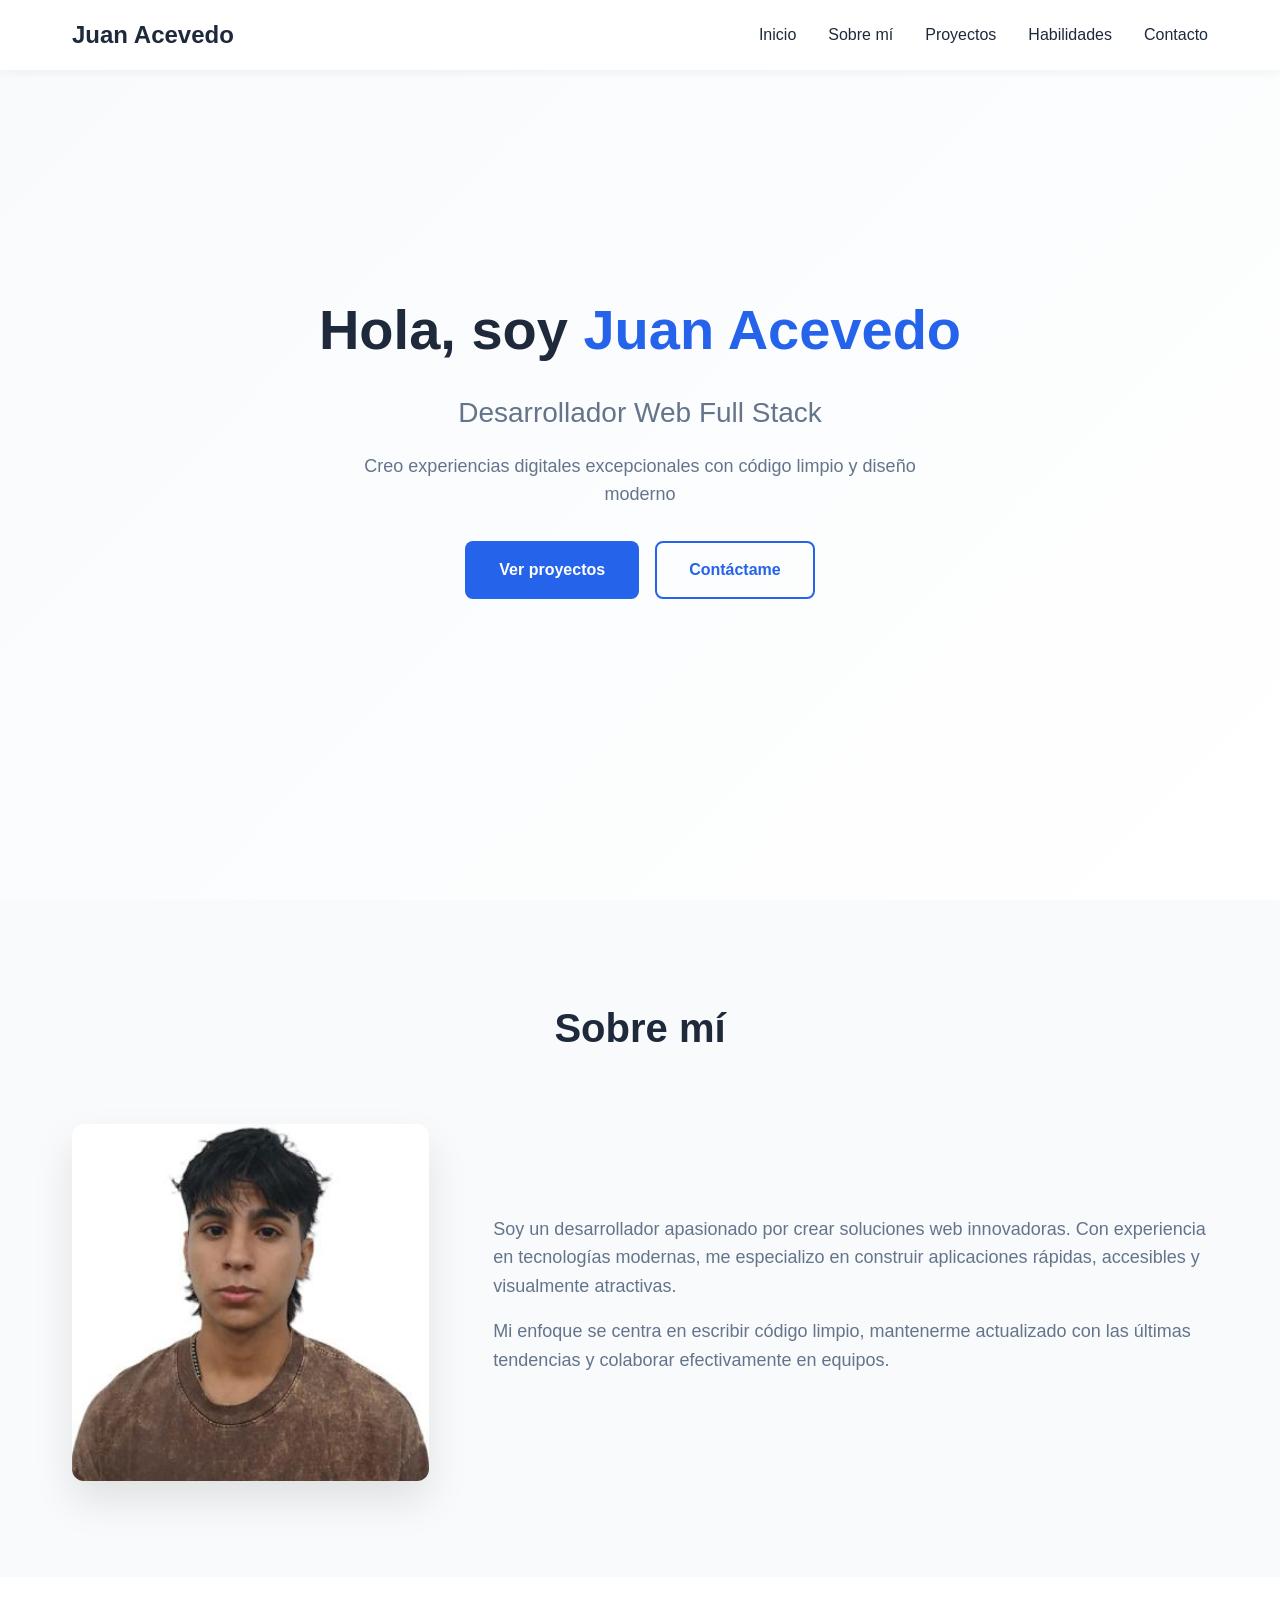
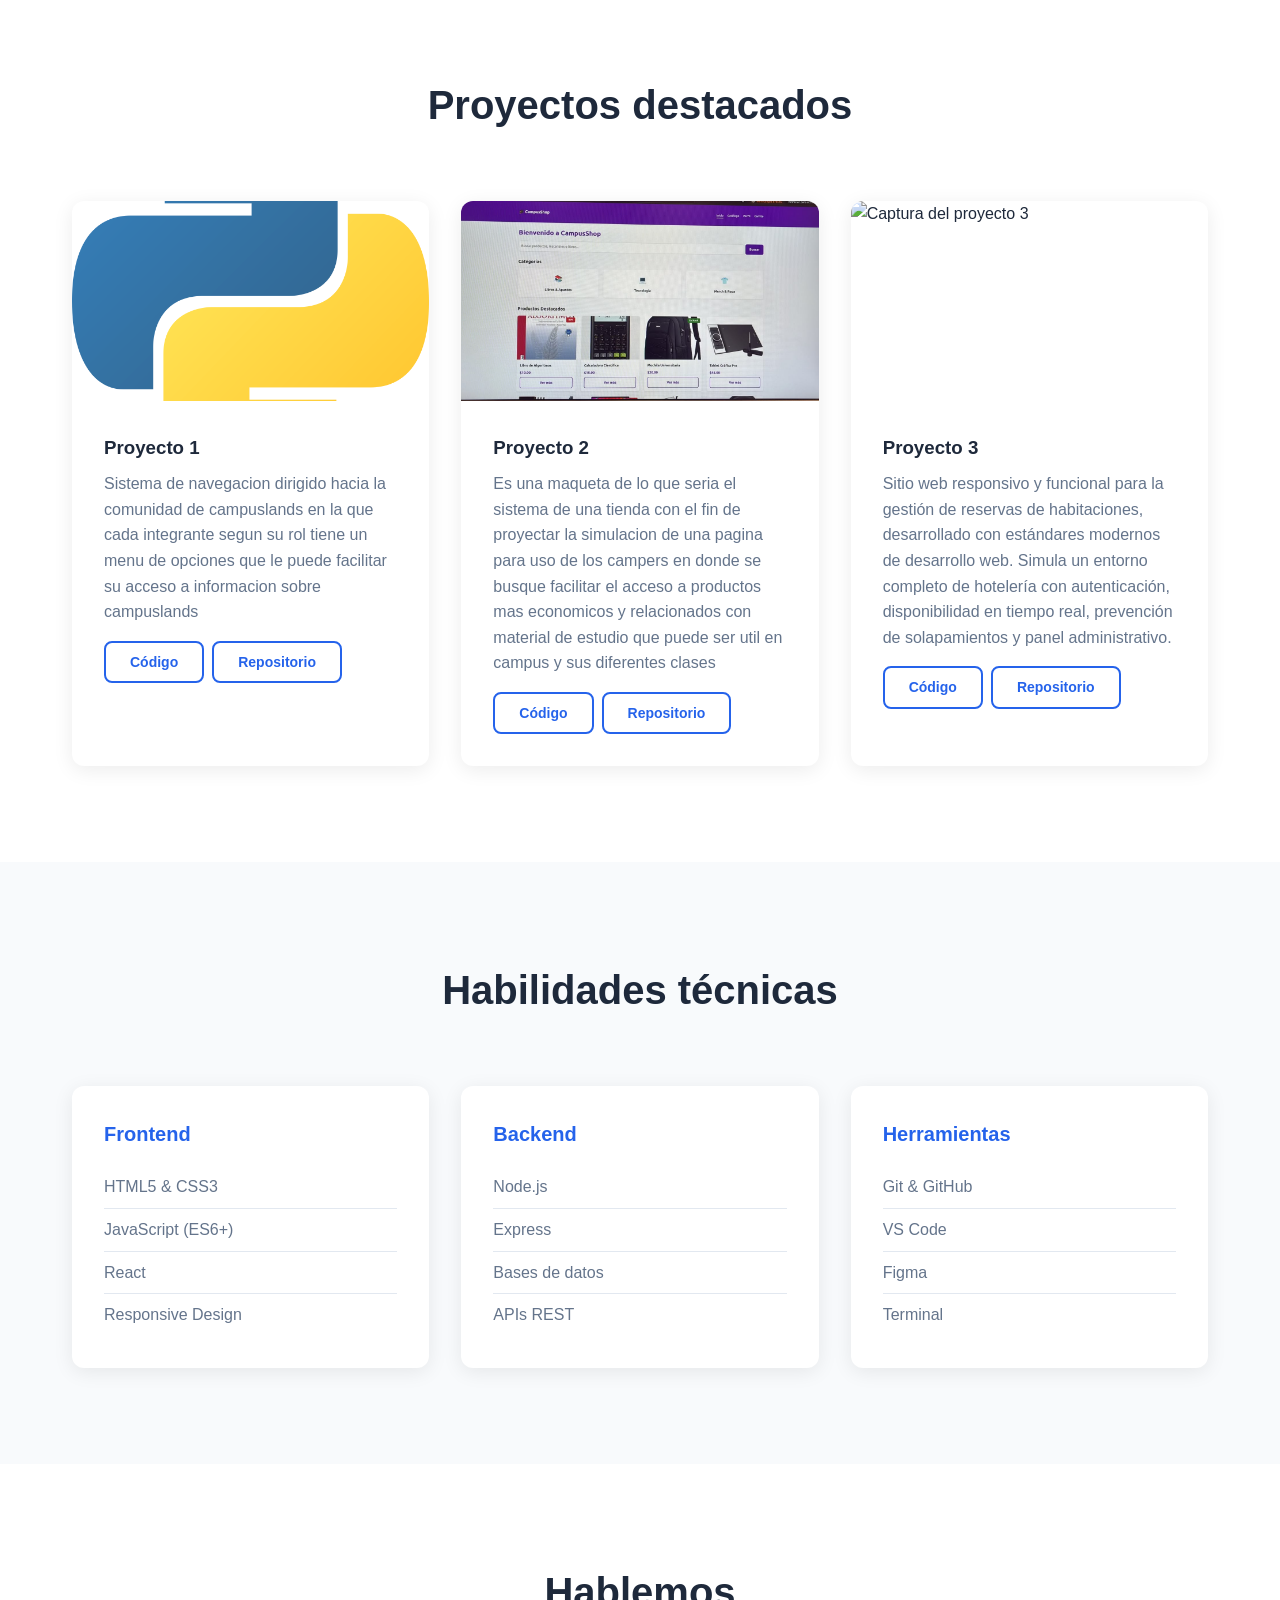
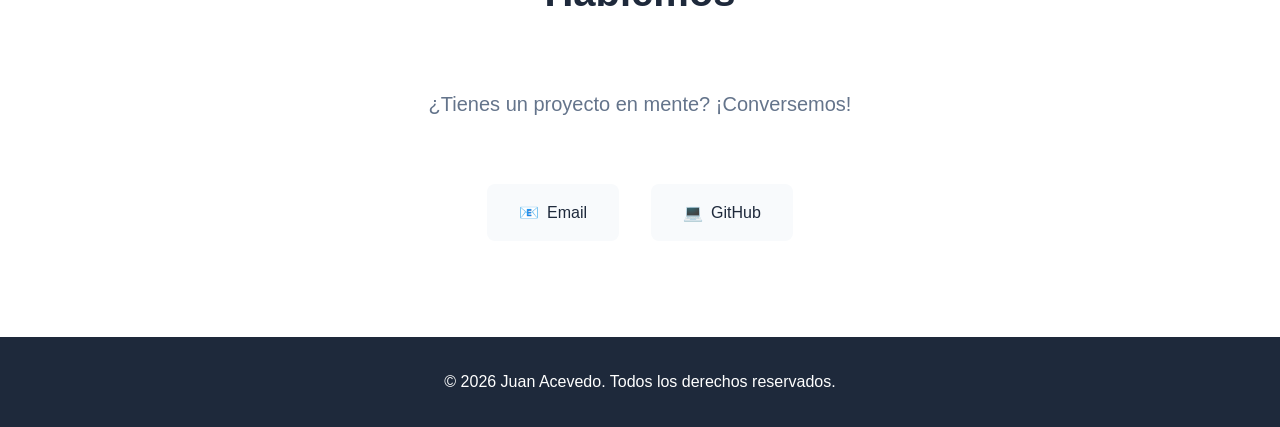
==== index.html @ a0d7cc0b "Portafolio terminado" ====
<!DOCTYPE html>
<html lang="es">
<head>
    <meta charset="UTF-8">
    <meta name="viewport" content="width=device-width, initial-scale=1.0">
    <meta name="description" content="Portafolio profesional de [Tu Nombre] - Desarrollador Web">
    <title>Portafolio | Desarrollador Web</title>
    <link rel="stylesheet" href="css/styles.css">
</head>
<body>
    <!-- Header con navegación -->
    <header class="header" role="banner">
        <nav class="nav" role="navigation" aria-label="Navegación principal">
            <div class="nav__container">
                <a href="#inicio" class="nav__logo">Juan Acevedo</a>
                <button class="nav__toggle" aria-label="Abrir menú" aria-expanded="false">
                    <span></span>
                    <span></span>
                    <span></span>
                </button>
                <ul class="nav__menu">
                    <li><a href="#inicio" class="nav__link">Inicio</a></li>
                    <li><a href="#sobre-mi" class="nav__link">Sobre mí</a></li>
                    <li><a href="#proyectos" class="nav__link">Proyectos</a></li>
                    <li><a href="#habilidades" class="nav__link">Habilidades</a></li>
                    <li><a href="#contacto" class="nav__link">Contacto</a></li>
                </ul>
            </div>
        </nav>
    </header>

    <main>
        <!-- Hero Section -->
        <section id="inicio" class="hero" aria-labelledby="hero-title">
            <div class="hero__container">
                <h1 id="hero-title" class="hero__title">
                    Hola, soy <span class="highlight">Juan Acevedo</span>
                </h1>
                <p class="hero__subtitle">Desarrollador Web Full Stack</p>
                <p class="hero__description">
                    Creo experiencias digitales excepcionales con código limpio y diseño moderno
                </p>
                <div class="hero__cta">
                    <a href="#proyectos" class="btn btn--primary">Ver proyectos</a>
                    <a href="#contacto" class="btn btn--secondary">Contáctame</a>
                </div>
            </div>
        </section>

        <!-- Sobre mí -->
        <section id="sobre-mi" class="about" aria-labelledby="about-title">
            <div class="container">
                <h2 id="about-title" class="section__title">Sobre mí</h2>
                <div class="about__content">
                    <div class="about__image">
                        <img 
                            src="images/WhatsApp Image 2026-06-28 at 12.45.42 PM.jpeg" 
                            alt="Foto de perfil de [Tu Nombre]" 
                            loading="lazy"
                            width="400"
                            height="400"
                        >
                    </div>
                    <div class="about__text">
                        <p>
                            Soy un desarrollador apasionado por crear soluciones web innovadoras.
                            Con experiencia en tecnologías modernas, me especializo en construir
                            aplicaciones rápidas, accesibles y visualmente atractivas.
                        </p>
                        <p>
                            Mi enfoque se centra en escribir código limpio, mantenerme actualizado
                            con las últimas tendencias y colaborar efectivamente en equipos.
                        </p>
                    </div>
                </div>
            </div>
        </section>

        <!-- Proyectos -->
        <section id="proyectos" class="projects" aria-labelledby="projects-title">
            <div class="container">
                <h2 id="projects-title" class="section__title">Proyectos destacados</h2>
                <div class="projects__grid">
                    <article class="project-card">
                        <img 
                            src="images/Python-logo-notext.svg.png" 
                            alt="Captura del proyecto 1" 
                            loading="lazy"
                            width="600"
                            height="400"
                        >
                        <div class="project-card__content">
                            <h3>Proyecto 1</h3>
                            <p>
                                Sistema de navegacion dirigido hacia la comunidad de campuslands en la que cada integrante segun su rol tiene un menu de opciones que le puede facilitar su acceso a informacion sobre campuslands    
                            </p>
                            <div class="project-card__links">
                                <a href="https://github.com/Jonathanluna0803/Proyecto_Python_LunaJonathan_AcevedoJuan/blob/main/Proyecto_Python" class="btn btn--small btn--outline" target="_blank" rel="noopener">Código</a>
                                <a href="https://github.com/Jonathanluna0803/Proyecto_Python_LunaJonathan_AcevedoJuan.git" class="btn btn--small btn--outline" target="_blank" rel="noopener">Repositorio</a>
                            </div>
                        </div>
                    </article>
                    <article class="project-card">
                        <img 
                            src="images/WhatsApp Image 2026-06-28 at 3.55.08 PM.jpeg" 
                            alt="Captura del proyecto 2" 
                            loading="lazy"
                            width="600"
                            height="400"
                        >
                        <div class="project-card__content">
                            <h3>Proyecto 2</h3>
                            <p>
                                Es una maqueta de lo que seria el sistema de una tienda con el fin de proyectar la simulacion de una pagina para uso de los campers en donde se busque facilitar el acceso a productos mas economicos y relacionados con material de estudio que puede ser util en campus y sus diferentes clases    
                            </p>
                            <div class="project-card__links">
                                <a href="https://github.com/JuanAcevedo124/Proyecto-HTML-y-CSS/tree/main/CampusShop" class="btn btn--small btn--outline" target="_blank" rel="noopener">Código</a>
                                <a href="https://github.com/JuanAcevedo124/Proyecto-HTML-y-CSS.git" class="btn btn--small btn--outline" target="_blank" rel="noopener">Repositorio</a>
                            </div>
                        </div>
                    </article>
                    <article class="project-card">
                        <img 
                            src="images/javascript.png" 
                            alt="Captura del proyecto 3" 
                            loading="lazy"
                            width="600"
                            height="400"
                        >
                        <div class="project-card__content">
                            <h3>Proyecto 3</h3>
                            <p>
                                Sitio web responsivo y funcional para la gestión de reservas de habitaciones, desarrollado con estándares modernos de desarrollo web. Simula un entorno completo de hotelería con autenticación, disponibilidad en tiempo real, prevención de solapamientos y panel administrativo.    
                            </p>
                            <div class="project-card__links">
                                <a href="https://github.com/JuanAcevedo124/Proyecto-Javascript/blob/master/index.html" class="btn btn--small btn--outline" target="_blank" rel="noopener">Código</a>
                                <a href="https://github.com/JuanAcevedo124/Proyecto-Javascript" class="btn btn--small btn--outline" target="_blank" rel="noopener">Repositorio</a>
                            </div>
                        </div>
                    </article>
                    <!-- Repite para más proyectos -->
                </div>
            </div>
        </section>

        <!-- Habilidades -->
        <section id="habilidades" class="skills" aria-labelledby="skills-title">
            <div class="container">
                <h2 id="skills-title" class="section__title">Habilidades técnicas</h2>
                <div class="skills__grid">
                    <div class="skill-category">
                        <h3>Frontend</h3>
                        <ul>
                            <li>HTML5 & CSS3</li>
                            <li>JavaScript (ES6+)</li>
                            <li>React</li>
                            <li>Responsive Design</li>
                        </ul>
                    </div>
                    <div class="skill-category">
                        <h3>Backend</h3>
                        <ul>
                            <li>Node.js</li>
                            <li>Express</li>
                            <li>Bases de datos</li>
                            <li>APIs REST</li>
                        </ul>
                    </div>
                    <div class="skill-category">
                        <h3>Herramientas</h3>
                        <ul>
                            <li>Git & GitHub</li>
                            <li>VS Code</li>
                            <li>Figma</li>
                            <li>Terminal</li>
                        </ul>
                    </div>
                </div>
            </div>
        </section>

        <!-- Contacto -->
        <section id="contacto" class="contact" aria-labelledby="contact-title">
            <div class="container">
                <h2 id="contact-title" class="section__title">Hablemos</h2>
                <p class="contact__subtitle">¿Tienes un proyecto en mente? ¡Conversemos!</p>
                <div class="contact__links">
                    <a href="mailto:juanacevedo1240@gmail.com" class="contact__link">
                        <span>📧</span> Email
                    </a>
                    <a href="https://github.com/JuanAcevedo124" class="contact__link" target="_blank" rel="noopener">
                        <span>💻</span> GitHub
                    </a>
                </div>
            </div>
        </section>
    </main>

    <footer class="footer" role="contentinfo">
        <div class="container">
            <p>&copy; 2026 Juan Acevedo. Todos los derechos reservados.</p>
        </div>
    </footer>

    <script src="js/main.js"></script>
</body>
</html>
---- css/styles.css ----
/* Reset y variables */
:root {
    --color-primary: #2563eb;
    --color-primary-dark: #1e40af;
    --color-secondary: #64748b;
    --color-text: #1e293b;
    --color-text-light: #64748b;
    --color-bg: #ffffff;
    --color-bg-alt: #f8fafc;
    --color-border: #e2e8f0;
    
    --font-primary: 'Inter', -apple-system, BlinkMacSystemFont, 'Segoe UI', sans-serif;
    --font-size-base: 16px;
    --line-height: 1.6;
    
    --spacing-xs: 0.5rem;
    --spacing-sm: 1rem;
    --spacing-md: 2rem;
    --spacing-lg: 4rem;
    --spacing-xl: 6rem;
    
    --container-max: 1200px;
    --transition: all 0.3s ease;
}

* {
    margin: 0;
    padding: 0;
    box-sizing: border-box;
}

html {
    scroll-behavior: smooth;
}

body {
    font-family: var(--font-primary);
    font-size: var(--font-size-base);
    line-height: var(--line-height);
    color: var(--color-text);
    background-color: var(--color-bg);
}

img {
    max-width: 100%;
    height: auto;
    display: block;
}

a {
    color: var(--color-primary);
    text-decoration: none;
    transition: var(--transition);
}

a:hover {
    color: var(--color-primary-dark);
}

/* Contenedor */
.container {
    max-width: var(--container-max);
    margin: 0 auto;
    padding: 0 var(--spacing-md);
}

/* Header y Navegación */
.header {
    position: fixed;
    top: 0;
    left: 0;
    right: 0;
    background-color: rgba(255, 255, 255, 0.95);
    backdrop-filter: blur(10px);
    box-shadow: 0 2px 10px rgba(0, 0, 0, 0.05);
    z-index: 1000;
}

.nav__container {
    max-width: var(--container-max);
    margin: 0 auto;
    padding: var(--spacing-sm) var(--spacing-md);
    display: flex;
    justify-content: space-between;
    align-items: center;
}

.nav__logo {
    font-size: 1.5rem;
    font-weight: 700;
    color: var(--color-text);
}

.nav__toggle {
    display: none;
    flex-direction: column;
    gap: 4px;
    background: none;
    border: none;
    cursor: pointer;
    padding: 8px;
}

.nav__toggle span {
    width: 25px;
    height: 3px;
    background-color: var(--color-text);
    transition: var(--transition);
}

.nav__menu {
    display: flex;
    gap: var(--spacing-md);
    list-style: none;
}

.nav__link {
    color: var(--color-text);
    font-weight: 500;
    position: relative;
}

.nav__link::after {
    content: '';
    position: absolute;
    bottom: -4px;
    left: 0;
    width: 0;
    height: 2px;
    background-color: var(--color-primary);
    transition: var(--transition);
}

.nav__link:hover::after {
    width: 100%;
}

/* Hero Section */
.hero {
    min-height: 100vh;
    display: flex;
    align-items: center;
    background: linear-gradient(135deg, var(--color-bg-alt) 0%, var(--color-bg) 100%);
    padding-top: 80px;
}

.hero__container {
    max-width: var(--container-max);
    margin: 0 auto;
    padding: var(--spacing-xl) var(--spacing-md);
    text-align: center;
}

.hero__title {
    font-size: clamp(2rem, 5vw, 3.5rem);
    font-weight: 800;
    margin-bottom: var(--spacing-sm);
    color: var(--color-text);
}

.highlight {
    color: var(--color-primary);
}

.hero__subtitle {
    font-size: clamp(1.25rem, 3vw, 1.75rem);
    color: var(--color-text-light);
    margin-bottom: var(--spacing-sm);
}

.hero__description {
    font-size: 1.125rem;
    color: var(--color-text-light);
    max-width: 600px;
    margin: 0 auto var(--spacing-md);
}

.hero__cta {
    display: flex;
    gap: var(--spacing-sm);
    justify-content: center;
    flex-wrap: wrap;
}

/* Botones */
.btn {
    display: inline-block;
    padding: 0.875rem 2rem;
    border-radius: 8px;
    font-weight: 600;
    text-align: center;
    transition: var(--transition);
    border: 2px solid transparent;
    cursor: pointer;
}

.btn--primary {
    background-color: var(--color-primary);
    color: white;
}

.btn--primary:hover {
    background-color: var(--color-primary-dark);
    transform: translateY(-2px);
    box-shadow: 0 10px 20px rgba(37, 99, 235, 0.2);
}

.btn--secondary {
    background-color: transparent;
    color: var(--color-primary);
    border-color: var(--color-primary);
}

.btn--secondary:hover {
    background-color: var(--color-primary);
    color: white;
}

.btn--small {
    padding: 0.5rem 1.5rem;
    font-size: 0.875rem;
}

.btn--outline {
    background-color: transparent;
    color: var(--color-primary);
    border-color: var(--color-primary);
}

.btn--outline:hover {
    background-color: var(--color-primary);
    color: white;
}

/* Secciones */
section {
    padding: var(--spacing-xl) 0;
}

.section__title {
    font-size: clamp(2rem, 4vw, 2.5rem);
    font-weight: 700;
    text-align: center;
    margin-bottom: var(--spacing-lg);
    color: var(--color-text);
}

/* About */
.about {
    background-color: var(--color-bg-alt);
}

.about__content {
    display: grid;
    grid-template-columns: 1fr 2fr;
    gap: var(--spacing-lg);
    align-items: center;
}

.about__image img {
    border-radius: 12px;
    box-shadow: 0 20px 40px rgba(0, 0, 0, 0.1);
}

.about__text p {
    margin-bottom: var(--spacing-sm);
    color: var(--color-text-light);
    font-size: 1.125rem;
}

/* Projects */
.projects__grid {
    display: grid;
    grid-template-columns: repeat(auto-fit, minmax(300px, 1fr));
    gap: var(--spacing-md);
}

.project-card {
    background-color: white;
    border-radius: 12px;
    overflow: hidden;
    box-shadow: 0 4px 20px rgba(0, 0, 0, 0.08);
    transition: var(--transition);
}

.project-card:hover {
    transform: translateY(-8px);
    box-shadow: 0 12px 30px rgba(0, 0, 0, 0.15);
}

.project-card img {
    width: 100%;
    height: 200px;
    object-fit: cover;
}

.project-card__content {
    padding: var(--spacing-md);
}

.project-card__content h3 {
    margin-bottom: var(--spacing-xs);
    color: var(--color-text);
}

.project-card__content p {
    color: var(--color-text-light);
    margin-bottom: var(--spacing-sm);
}

.project-card__links {
    display: flex;
    gap: var(--spacing-xs);
}

/* Skills */
.skills {
    background-color: var(--color-bg-alt);
}

.skills__grid {
    display: grid;
    grid-template-columns: repeat(auto-fit, minmax(250px, 1fr));
    gap: var(--spacing-md);
}

.skill-category {
    background-color: white;
    padding: var(--spacing-md);
    border-radius: 12px;
    box-shadow: 0 4px 20px rgba(0, 0, 0, 0.08);
}

.skill-category h3 {
    color: var(--color-primary);
    margin-bottom: var(--spacing-sm);
    font-size: 1.25rem;
}

.skill-category ul {
    list-style: none;
}

.skill-category li {
    padding: var(--spacing-xs) 0;
    color: var(--color-text-light);
    border-bottom: 1px solid var(--color-border);
}

.skill-category li:last-child {
    border-bottom: none;
}

/* Contact */
.contact {
    text-align: center;
}

.contact__subtitle {
    font-size: 1.25rem;
    color: var(--color-text-light);
    margin-bottom: var(--spacing-lg);
}

.contact__links {
    display: flex;
    justify-content: center;
    gap: var(--spacing-md);
    flex-wrap: wrap;
}

.contact__link {
    display: flex;
    align-items: center;
    gap: var(--spacing-xs);
    padding: var(--spacing-sm) var(--spacing-md);
    background-color: var(--color-bg-alt);
    border-radius: 8px;
    color: var(--color-text);
    font-weight: 500;
    transition: var(--transition);
}

.contact__link:hover {
    background-color: var(--color-primary);
    color: white;
    transform: translateY(-2px);
}

/* Footer */
.footer {
    background-color: var(--color-text);
    color: white;
    text-align: center;
    padding: var(--spacing-md) 0;
}

/* Media Queries - Responsive */
@media (max-width: 768px) {
    .nav__toggle {
        display: flex;
    }
    
    .nav__menu {
        position: fixed;
        top: 70px;
        left: -100%;
        width: 100%;
        height: calc(100vh - 70px);
        background-color: white;
        flex-direction: column;
        align-items: center;
        justify-content: flex-start;
        padding-top: var(--spacing-lg);
        transition: var(--transition);
    }
    
    .nav__menu.active {
        left: 0;
    }
    
    .about__content {
        grid-template-columns: 1fr;
        text-align: center;
    }
    
    .about__image img {
        max-width: 300px;
        margin: 0 auto;
    }
    
    .hero__cta {
        flex-direction: column;
        align-items: center;
    }
    
    .btn {
        width: 100%;
        max-width: 300px;
    }
}

@media (max-width: 480px) {
    :root {
        --spacing-xl: 3rem;
        --spacing-lg: 2rem;
    }
    
    .contact__links {
        flex-direction: column;
        align-items: center;
    }
    
    .contact__link {
        width: 100%;
        max-width: 300px;
        justify-content: center;
    }
}
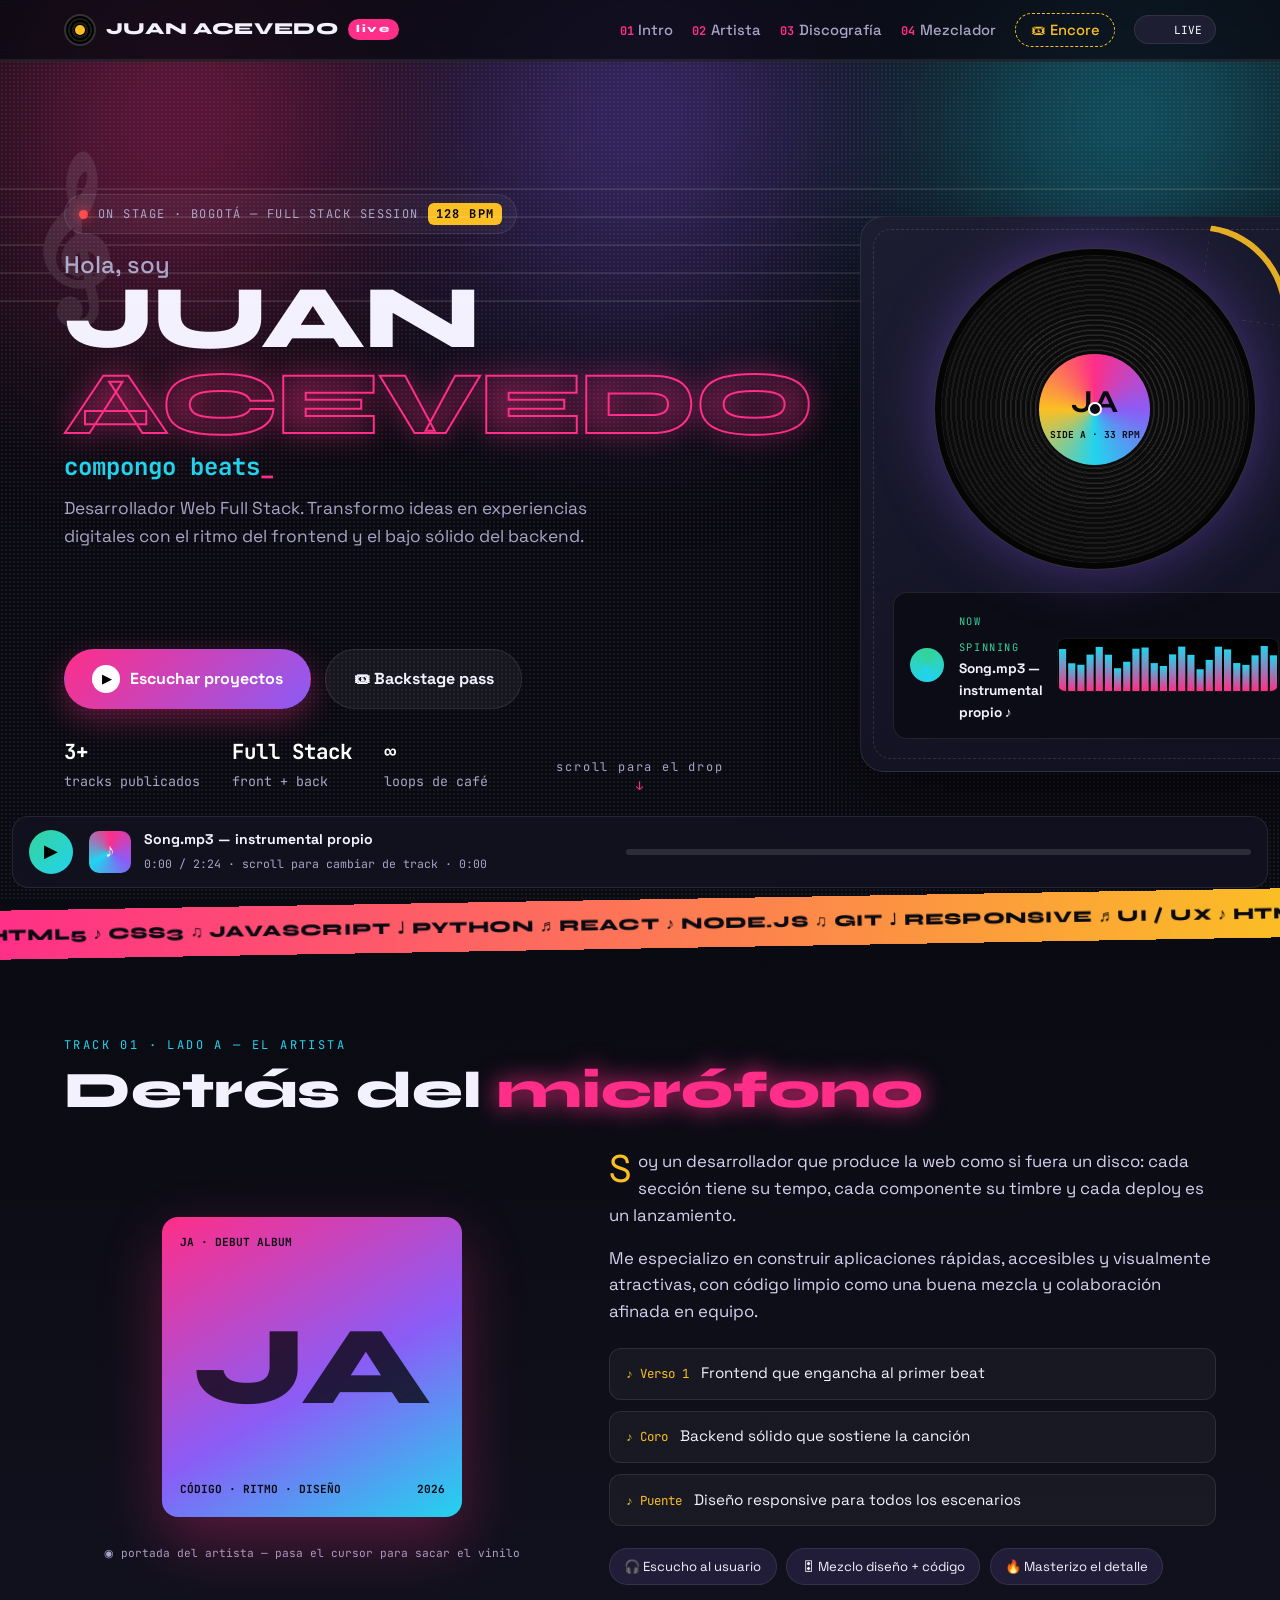
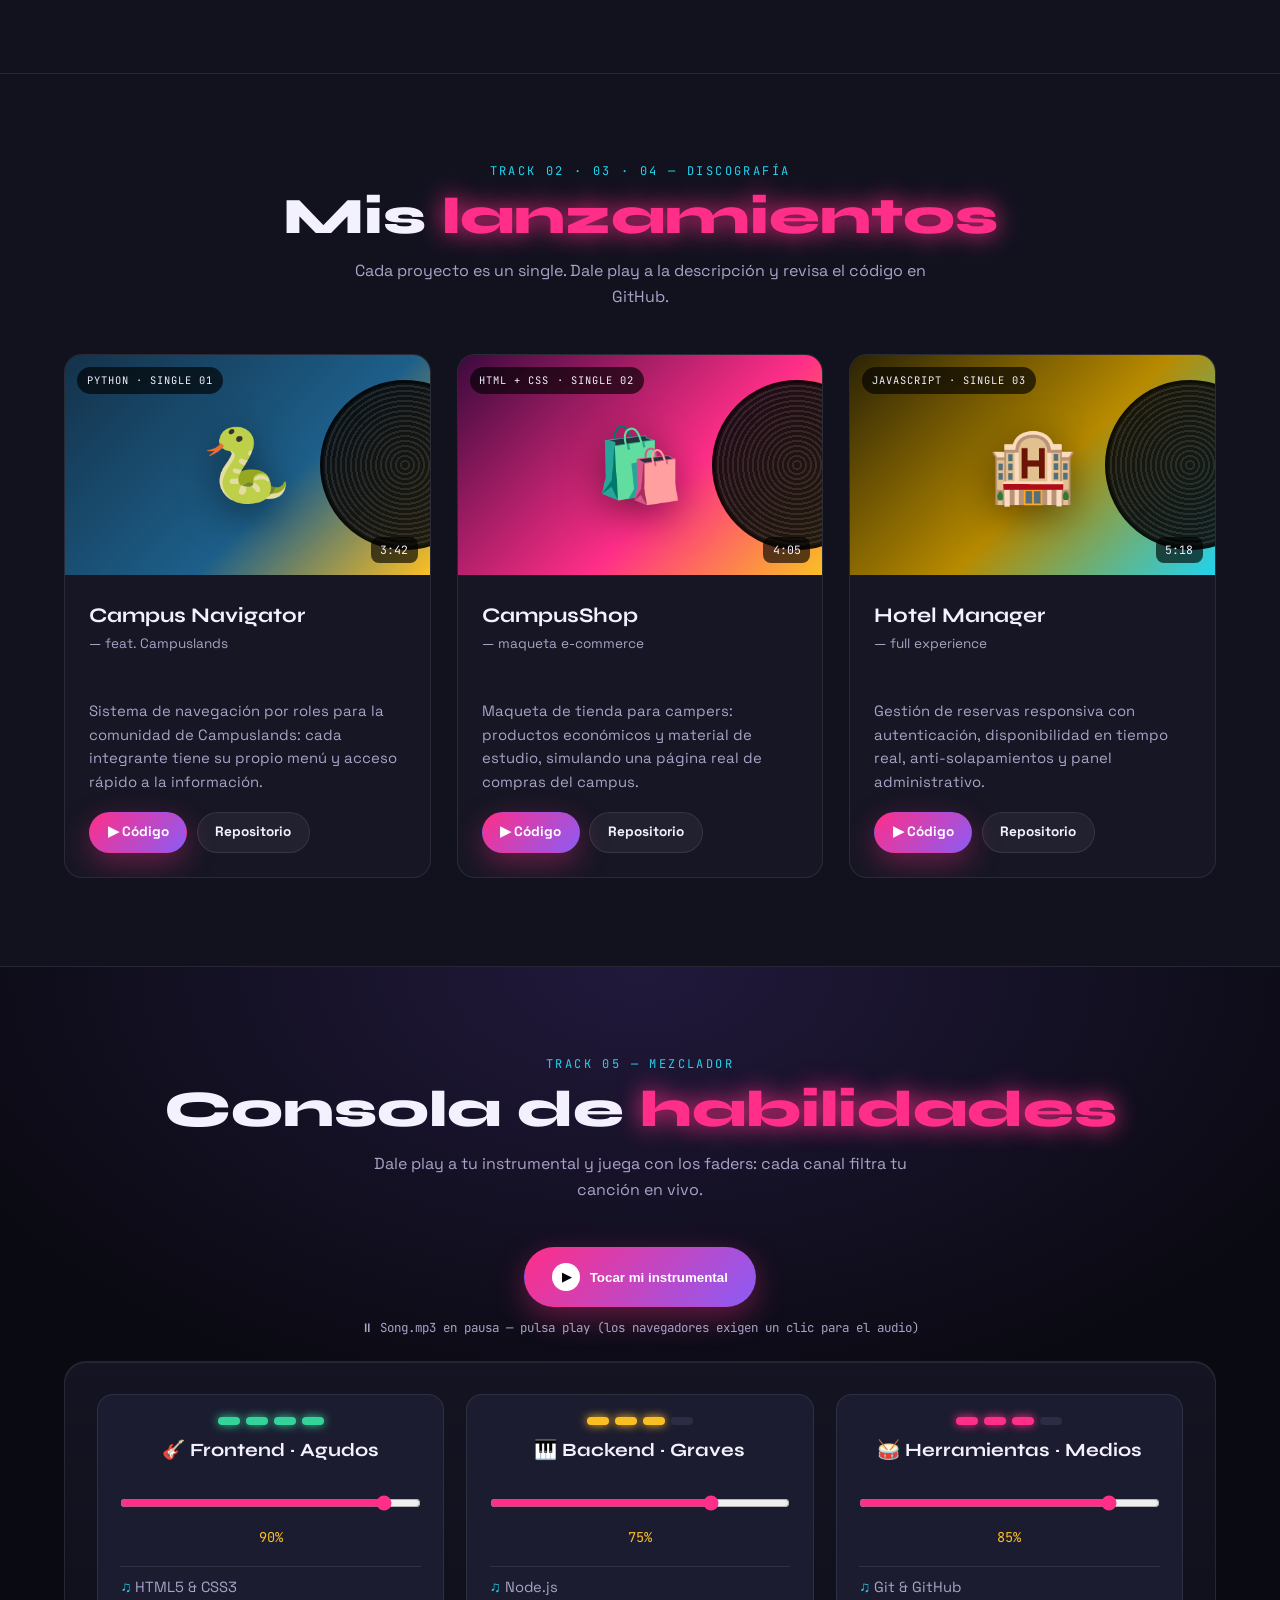
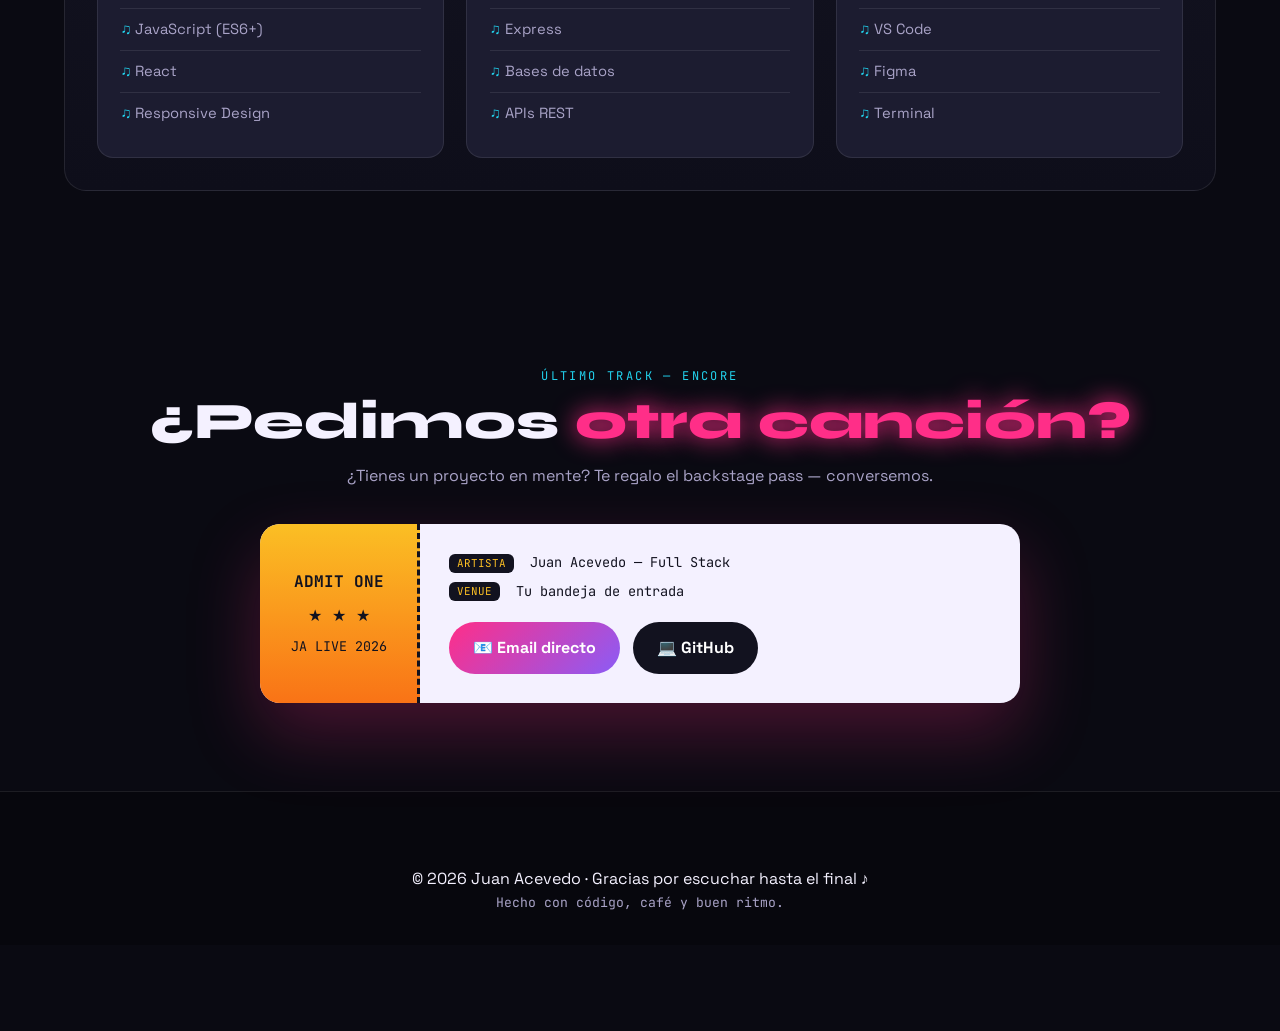
==== commit c8af211a: "Modificacion" ====
--- a/index.html
+++ b/index.html
@@ -3,153 +3,258 @@
 <head>
     <meta charset="UTF-8">
     <meta name="viewport" content="width=device-width, initial-scale=1.0">
-    <meta name="description" content="Portafolio profesional de [Tu Nombre] - Desarrollador Web">
-    <title>Portafolio | Desarrollador Web</title>
+    <meta name="description" content="Juan Acevedo — Desarrollador Web Full Stack con alma musical. Portafolio estilo concierto: tracks, vinilos y código con ritmo.">
+    <title>Juan Acevedo ♪ Live Code Session</title>
+    <link rel="preconnect" href="https://fonts.googleapis.com">
+    <link rel="preconnect" href="https://fonts.gstatic.com" crossorigin>
+    <link href="https://fonts.googleapis.com/css2?family=Space+Grotesk:wght@400;500;600;700&family=Syne:wght@700;800&family=JetBrains+Mono:wght@400;600&display=swap" rel="stylesheet">
     <link rel="stylesheet" href="css/styles.css">
 </head>
-<body>
-    <!-- Header con navegación -->
+<body class="is-playing">
+
+    <!-- Luces de escenario -->
+    <div class="stage-lights" aria-hidden="true">
+        <span class="light light--1"></span>
+        <span class="light light--2"></span>
+        <span class="light light--3"></span>
+    </div>
+    <div class="noise" aria-hidden="true"></div>
+    <div class="float-notes" aria-hidden="true">
+        <span>♪</span><span>♫</span><span>♩</span><span>♬</span><span>♪</span><span>♫</span><span>♩</span><span>♬</span>
+    </div>
+
+    <!-- Header estilo reproductor -->
     <header class="header" role="banner">
         <nav class="nav" role="navigation" aria-label="Navegación principal">
             <div class="nav__container">
-                <a href="#inicio" class="nav__logo">Juan Acevedo</a>
+                <a href="#inicio" class="nav__logo">
+                    <span class="logo-vinyl" aria-hidden="true"><span></span></span>
+                    JUAN ACEVEDO <em>live</em>
+                </a>
                 <button class="nav__toggle" aria-label="Abrir menú" aria-expanded="false">
-                    <span></span>
-                    <span></span>
-                    <span></span>
+                    <span></span><span></span><span></span>
                 </button>
                 <ul class="nav__menu">
-                    <li><a href="#inicio" class="nav__link">Inicio</a></li>
-                    <li><a href="#sobre-mi" class="nav__link">Sobre mí</a></li>
-                    <li><a href="#proyectos" class="nav__link">Proyectos</a></li>
-                    <li><a href="#habilidades" class="nav__link">Habilidades</a></li>
-                    <li><a href="#contacto" class="nav__link">Contacto</a></li>
+                    <li><a href="#inicio" class="nav__link"><b>01</b>Intro</a></li>
+                    <li><a href="#sobre-mi" class="nav__link"><b>02</b>Artista</a></li>
+                    <li><a href="#proyectos" class="nav__link"><b>03</b>Discografía</a></li>
+                    <li><a href="#habilidades" class="nav__link"><b>04</b>Mezclador</a></li>
+                    <li><a href="#contacto" class="nav__link nav__link--ticket">🎟 Encore</a></li>
+                    <li>
+                        <button id="playToggleNav" class="mini-play" aria-label="Pausar animación">
+                            <span class="mini-play__bars"><i></i><i></i><i></i><i></i></span>
+                            <span class="mini-play__label">LIVE</span>
+                        </button>
+                    </li>
                 </ul>
             </div>
+            <div class="nav__progress"><span id="scrollProgress"></span></div>
         </nav>
     </header>
 
     <main>
-        <!-- Hero Section -->
+        <!-- HERO / ESCENARIO -->
         <section id="inicio" class="hero" aria-labelledby="hero-title">
+            <div class="staff" aria-hidden="true">
+                <span></span><span></span><span></span><span></span><span></span>
+                <b class="clef">𝄞</b>
+            </div>
+
             <div class="hero__container">
-                <h1 id="hero-title" class="hero__title">
-                    Hola, soy <span class="highlight">Juan Acevedo</span>
-                </h1>
-                <p class="hero__subtitle">Desarrollador Web Full Stack</p>
-                <p class="hero__description">
-                    Creo experiencias digitales excepcionales con código limpio y diseño moderno
-                </p>
-                <div class="hero__cta">
-                    <a href="#proyectos" class="btn btn--primary">Ver proyectos</a>
-                    <a href="#contacto" class="btn btn--secondary">Contáctame</a>
-                </div>
-            </div>
-        </section>
-
-        <!-- Sobre mí -->
-        <section id="sobre-mi" class="about" aria-labelledby="about-title">
+                <div class="hero__text">
+                    <p class="hero__kicker">
+                        <span class="live-dot"></span> ON STAGE · BOGOTÁ — FULL STACK SESSION
+                        <span class="hero__bpm">128 BPM</span>
+                    </p>
+                    <h1 id="hero-title" class="hero__title">
+                        <span class="line line--small">Hola, soy</span>
+                        <span class="line line--name">JUAN <span class="outline">ACEVEDO</span></span>
+                        <span class="line line--role">compongo <span id="typewriter">interfaces que suenan bien</span><span class="caret">_</span></span>
+                    </h1>
+                    <p class="hero__description">
+                        Desarrollador Web Full Stack. Transformo ideas en experiencias digitales
+                        con el ritmo del frontend y el bajo sólido del backend.
+                    </p>
+
+                    <div class="eq eq--hero" aria-hidden="true">
+                        <span></span><span></span><span></span><span></span><span></span><span></span><span></span><span></span><span></span><span></span><span></span><span></span><span></span><span></span><span></span><span></span><span></span><span></span><span></span><span></span>
+                    </div>
+
+                    <div class="hero__cta">
+                        <a href="#proyectos" class="btn btn--play"><span class="btn__icon">▶</span> Escuchar proyectos</a>
+                        <a href="#contacto" class="btn btn--ghost">🎟 Backstage pass</a>
+                    </div>
+
+                    <div class="hero__meta">
+                        <div><strong>3+</strong><small>tracks publicados</small></div>
+                        <div><strong>Full Stack</strong><small>front + back</small></div>
+                        <div><strong>∞</strong><small>loops de café</small></div>
+                    </div>
+                </div>
+
+                <div class="hero__visual">
+                    <div class="turntable">
+                        <div class="turntable__ring"></div>
+                        <div class="vinyl" id="heroVinyl" aria-hidden="true">
+                            <div class="vinyl__grooves"></div>
+                            <div class="vinyl__label">
+                                <strong>JA</strong>
+                                <small>SIDE A · 33 RPM</small>
+                            </div>
+                            <div class="vinyl__hole"></div>
+                        </div>
+                        <div class="needle" aria-hidden="true"></div>
+                        <div class="now-spinning">
+                            <span class="spin-disc"></span>
+                            <div>
+                                <small>NOW SPINNING</small>
+                                <strong>Song.mp3 — instrumental propio ♪</strong>
+                            </div>
+                            <canvas id="visualizer" width="220" height="52"></canvas>
+                        </div>
+                    </div>
+                </div>
+            </div>
+
+            <a href="#sobre-mi" class="scroll-hint">scroll para el drop <i>↓</i></a>
+        </section>
+
+        <!-- MARQUESINA -->
+        <div class="marquee" aria-hidden="true">
+            <div class="marquee__track">
+                <span>HTML5 ♪ CSS3 ♫ JAVASCRIPT ♩ PYTHON ♬ REACT ♪ NODE.JS ♫ GIT ♩ RESPONSIVE ♬ UI / UX ♪&nbsp;</span>
+                <span>HTML5 ♪ CSS3 ♫ JAVASCRIPT ♩ PYTHON ♬ REACT ♪ NODE.JS ♫ GIT ♩ RESPONSIVE ♬ UI / UX ♪&nbsp;</span>
+            </div>
+        </div>
+
+        <!-- SOBRE MI / TRACK 01 -->
+        <section id="sobre-mi" class="about reveal" aria-labelledby="about-title">
             <div class="container">
-                <h2 id="about-title" class="section__title">Sobre mí</h2>
+                <p class="track-label">Track 01 · Lado A — El artista</p>
+                <h2 id="about-title" class="section__title">Detrás del <span class="neon">micrófono</span></h2>
                 <div class="about__content">
-                    <div class="about__image">
-                        <img 
-                            src="images/WhatsApp Image 2026-06-28 at 12.45.42 PM.jpeg" 
-                            alt="Foto de perfil de [Tu Nombre]" 
-                            loading="lazy"
-                            width="400"
-                            height="400"
-                        >
+                    <div class="about__cover">
+                        <div class="cover-art">
+                            <div class="cover-art__top">JA · DEBUT ALBUM</div>
+                            <div class="cover-art__face">JA</div>
+                            <div class="cover-art__bottom">
+                                <span>CÓDIGO · RITMO · DISEÑO</span>
+                                <span>2026</span>
+                            </div>
+                        </div>
+                        <div class="cover-vinyl" aria-hidden="true"></div>
+                        <p class="cover-caption">◉ portada del artista — pasa el cursor para sacar el vinilo</p>
                     </div>
                     <div class="about__text">
-                        <p>
-                            Soy un desarrollador apasionado por crear soluciones web innovadoras.
-                            Con experiencia en tecnologías modernas, me especializo en construir
-                            aplicaciones rápidas, accesibles y visualmente atractivas.
+                        <p class="dropcap">
+                            Soy un desarrollador que produce la web como si fuera un disco:
+                            cada sección tiene su tempo, cada componente su timbre y cada
+                            deploy es un lanzamiento.
                         </p>
                         <p>
-                            Mi enfoque se centra en escribir código limpio, mantenerme actualizado
-                            con las últimas tendencias y colaborar efectivamente en equipos.
+                            Me especializo en construir aplicaciones rápidas, accesibles y
+                            visualmente atractivas, con código limpio como una buena mezcla
+                            y colaboración afinada en equipo.
                         </p>
-                    </div>
-                </div>
-            </div>
-        </section>
-
-        <!-- Proyectos -->
+                        <ul class="setlist">
+                            <li><span>♪ Verso 1</span> Frontend que engancha al primer beat</li>
+                            <li><span>♪ Coro</span> Backend sólido que sostiene la canción</li>
+                            <li><span>♪ Puente</span> Diseño responsive para todos los escenarios</li>
+                        </ul>
+                        <div class="about__chips">
+                            <span>🎧 Escucho al usuario</span>
+                            <span>🎛 Mezclo diseño + código</span>
+                            <span>🔥 Masterizo el detalle</span>
+                        </div>
+                    </div>
+                </div>
+            </div>
+        </section>
+
+        <!-- PROYECTOS / DISCOGRAFÍA -->
         <section id="proyectos" class="projects" aria-labelledby="projects-title">
             <div class="container">
-                <h2 id="projects-title" class="section__title">Proyectos destacados</h2>
+                <p class="track-label track-label--center">Track 02 · 03 · 04 — Discografía</p>
+                <h2 id="projects-title" class="section__title">Mis <span class="neon">lanzamientos</span></h2>
+                <p class="section__sub">Cada proyecto es un single. Dale play a la descripción y revisa el código en GitHub.</p>
+
                 <div class="projects__grid">
-                    <article class="project-card">
-                        <img 
-                            src="images/Python-logo-notext.svg.png" 
-                            alt="Captura del proyecto 1" 
-                            loading="lazy"
-                            width="600"
-                            height="400"
-                        >
-                        <div class="project-card__content">
-                            <h3>Proyecto 1</h3>
-                            <p>
-                                Sistema de navegacion dirigido hacia la comunidad de campuslands en la que cada integrante segun su rol tiene un menu de opciones que le puede facilitar su acceso a informacion sobre campuslands    
-                            </p>
-                            <div class="project-card__links">
-                                <a href="https://github.com/Jonathanluna0803/Proyecto_Python_LunaJonathan_AcevedoJuan/blob/main/Proyecto_Python" class="btn btn--small btn--outline" target="_blank" rel="noopener">Código</a>
-                                <a href="https://github.com/Jonathanluna0803/Proyecto_Python_LunaJonathan_AcevedoJuan.git" class="btn btn--small btn--outline" target="_blank" rel="noopener">Repositorio</a>
+                    <article class="disc reveal">
+                        <div class="disc__art disc__art--py">
+                            <span class="disc__genre">PYTHON · SINGLE 01</span>
+                            <span class="disc__emoji">🐍</span>
+                            <div class="disc__vinyl" aria-hidden="true"></div>
+                            <span class="disc__time">3:42</span>
+                        </div>
+                        <div class="disc__content">
+                            <h3>Campus Navigator <small>— feat. Campuslands</small></h3>
+                            <div class="disc__eq" aria-hidden="true"><span></span><span></span><span></span><span></span><span></span></div>
+                            <p>Sistema de navegación por roles para la comunidad de Campuslands: cada integrante tiene su propio menú y acceso rápido a la información.</p>
+                            <div class="disc__links">
+                                <a href="https://github.com/Jonathanluna0803/Proyecto_Python_LunaJonathan_AcevedoJuan/blob/main/Proyecto_Python" class="btn btn--small btn--play" target="_blank" rel="noopener">▶ Código</a>
+                                <a href="https://github.com/Jonathanluna0803/Proyecto_Python_LunaJonathan_AcevedoJuan.git" class="btn btn--small btn--ghost" target="_blank" rel="noopener">Repositorio</a>
                             </div>
                         </div>
                     </article>
-                    <article class="project-card">
-                        <img 
-                            src="images/WhatsApp Image 2026-06-28 at 3.55.08 PM.jpeg" 
-                            alt="Captura del proyecto 2" 
-                            loading="lazy"
-                            width="600"
-                            height="400"
-                        >
-                        <div class="project-card__content">
-                            <h3>Proyecto 2</h3>
-                            <p>
-                                Es una maqueta de lo que seria el sistema de una tienda con el fin de proyectar la simulacion de una pagina para uso de los campers en donde se busque facilitar el acceso a productos mas economicos y relacionados con material de estudio que puede ser util en campus y sus diferentes clases    
-                            </p>
-                            <div class="project-card__links">
-                                <a href="https://github.com/JuanAcevedo124/Proyecto-HTML-y-CSS/tree/main/CampusShop" class="btn btn--small btn--outline" target="_blank" rel="noopener">Código</a>
-                                <a href="https://github.com/JuanAcevedo124/Proyecto-HTML-y-CSS.git" class="btn btn--small btn--outline" target="_blank" rel="noopener">Repositorio</a>
+
+                    <article class="disc reveal">
+                        <div class="disc__art disc__art--shop">
+                            <span class="disc__genre">HTML + CSS · SINGLE 02</span>
+                            <span class="disc__emoji">🛍️</span>
+                            <div class="disc__vinyl" aria-hidden="true"></div>
+                            <span class="disc__time">4:05</span>
+                        </div>
+                        <div class="disc__content">
+                            <h3>CampusShop <small>— maqueta e-commerce</small></h3>
+                            <div class="disc__eq" aria-hidden="true"><span></span><span></span><span></span><span></span><span></span></div>
+                            <p>Maqueta de tienda para campers: productos económicos y material de estudio, simulando una página real de compras del campus.</p>
+                            <div class="disc__links">
+                                <a href="https://github.com/JuanAcevedo124/Proyecto-HTML-y-CSS/tree/main/CampusShop" class="btn btn--small btn--play" target="_blank" rel="noopener">▶ Código</a>
+                                <a href="https://github.com/JuanAcevedo124/Proyecto-HTML-y-CSS.git" class="btn btn--small btn--ghost" target="_blank" rel="noopener">Repositorio</a>
                             </div>
                         </div>
                     </article>
-                    <article class="project-card">
-                        <img 
-                            src="images/javascript.png" 
-                            alt="Captura del proyecto 3" 
-                            loading="lazy"
-                            width="600"
-                            height="400"
-                        >
-                        <div class="project-card__content">
-                            <h3>Proyecto 3</h3>
-                            <p>
-                                Sitio web responsivo y funcional para la gestión de reservas de habitaciones, desarrollado con estándares modernos de desarrollo web. Simula un entorno completo de hotelería con autenticación, disponibilidad en tiempo real, prevención de solapamientos y panel administrativo.    
-                            </p>
-                            <div class="project-card__links">
-                                <a href="https://github.com/JuanAcevedo124/Proyecto-Javascript/blob/master/index.html" class="btn btn--small btn--outline" target="_blank" rel="noopener">Código</a>
-                                <a href="https://github.com/JuanAcevedo124/Proyecto-Javascript" class="btn btn--small btn--outline" target="_blank" rel="noopener">Repositorio</a>
+
+                    <article class="disc reveal">
+                        <div class="disc__art disc__art--js">
+                            <span class="disc__genre">JAVASCRIPT · SINGLE 03</span>
+                            <span class="disc__emoji">🏨</span>
+                            <div class="disc__vinyl" aria-hidden="true"></div>
+                            <span class="disc__time">5:18</span>
+                        </div>
+                        <div class="disc__content">
+                            <h3>Hotel Manager <small>— full experience</small></h3>
+                            <div class="disc__eq" aria-hidden="true"><span></span><span></span><span></span><span></span><span></span></div>
+                            <p>Gestión de reservas responsiva con autenticación, disponibilidad en tiempo real, anti-solapamientos y panel administrativo.</p>
+                            <div class="disc__links">
+                                <a href="https://github.com/JuanAcevedo124/Proyecto-Javascript/blob/master/index.html" class="btn btn--small btn--play" target="_blank" rel="noopener">▶ Código</a>
+                                <a href="https://github.com/JuanAcevedo124/Proyecto-Javascript" class="btn btn--small btn--ghost" target="_blank" rel="noopener">Repositorio</a>
                             </div>
                         </div>
                     </article>
-                    <!-- Repite para más proyectos -->
-                </div>
-            </div>
-        </section>
-
-        <!-- Habilidades -->
+                </div>
+            </div>
+        </section>
+
+        <!-- HABILIDADES / MEZCLADOR -->
         <section id="habilidades" class="skills" aria-labelledby="skills-title">
             <div class="container">
-                <h2 id="skills-title" class="section__title">Habilidades técnicas</h2>
-                <div class="skills__grid">
-                    <div class="skill-category">
-                        <h3>Frontend</h3>
+                <p class="track-label track-label--center">Track 05 — Mezclador</p>
+                <h2 id="skills-title" class="section__title">Consola de <span class="neon">habilidades</span></h2>
+                <p class="section__sub">Dale play a tu instrumental y juega con los faders: cada canal filtra tu canción en vivo.</p>
+
+                <div class="song-transport reveal">
+                    <button id="songToggle" class="btn btn--play"><span class="btn__icon">▶</span> <span id="songToggleLabel">Tocar mi instrumental</span></button>
+                    <p id="songStatus" class="song-status">⏸ Song.mp3 en pausa — pulsa play (los navegadores exigen un clic para el audio)</p>
+                    <audio id="song" src="audio/Song.mp3" loop preload="auto"></audio>
+                </div>
+
+                <div class="mixer reveal">
+                    <div class="channel" data-band="high">
+                        <div class="channel__leds"><i class="on"></i><i class="on"></i><i class="on"></i><i></i></div>
+                        <h3>🎸 Frontend · Agudos</h3>
+                        <input type="range" class="fader" min="0" max="100" value="90" aria-label="Nivel frontend">
+                        <span class="channel__val">90%</span>
                         <ul>
                             <li>HTML5 & CSS3</li>
                             <li>JavaScript (ES6+)</li>
@@ -157,8 +262,11 @@
                             <li>Responsive Design</li>
                         </ul>
                     </div>
-                    <div class="skill-category">
-                        <h3>Backend</h3>
+                    <div class="channel channel--bass" data-band="low">
+                        <div class="channel__leds"><i class="on"></i><i class="on"></i><i></i><i></i></div>
+                        <h3>🎹 Backend · Graves</h3>
+                        <input type="range" class="fader" min="0" max="100" value="75" aria-label="Nivel backend">
+                        <span class="channel__val">75%</span>
                         <ul>
                             <li>Node.js</li>
                             <li>Express</li>
@@ -166,8 +274,11 @@
                             <li>APIs REST</li>
                         </ul>
                     </div>
-                    <div class="skill-category">
-                        <h3>Herramientas</h3>
+                    <div class="channel channel--drums" data-band="mid">
+                        <div class="channel__leds"><i class="on"></i><i class="on"></i><i class="on"></i><i class="on"></i></div>
+                        <h3>🥁 Herramientas · Medios</h3>
+                        <input type="range" class="fader" min="0" max="100" value="85" aria-label="Nivel herramientas">
+                        <span class="channel__val">85%</span>
                         <ul>
                             <li>Git & GitHub</li>
                             <li>VS Code</li>
@@ -179,29 +290,54 @@
             </div>
         </section>
 
-        <!-- Contacto -->
-        <section id="contacto" class="contact" aria-labelledby="contact-title">
+        <!-- CONTACTO / ENCORE -->
+        <section id="contacto" class="contact reveal" aria-labelledby="contact-title">
             <div class="container">
-                <h2 id="contact-title" class="section__title">Hablemos</h2>
-                <p class="contact__subtitle">¿Tienes un proyecto en mente? ¡Conversemos!</p>
-                <div class="contact__links">
-                    <a href="mailto:juanacevedo1240@gmail.com" class="contact__link">
-                        <span>📧</span> Email
-                    </a>
-                    <a href="https://github.com/JuanAcevedo124" class="contact__link" target="_blank" rel="noopener">
-                        <span>💻</span> GitHub
-                    </a>
+                <p class="track-label track-label--center">Último track — Encore</p>
+                <h2 id="contact-title" class="section__title">¿Pedimos <span class="neon">otra canción?</span></h2>
+                <p class="contact__subtitle">¿Tienes un proyecto en mente? Te regalo el backstage pass — conversemos.</p>
+
+                <div class="ticket">
+                    <div class="ticket__stub">
+                        <strong>ADMIT ONE</strong>
+                        <span>★ ★ ★</span>
+                        <small>JA LIVE 2026</small>
+                    </div>
+                    <div class="ticket__main">
+                        <p class="ticket__row"><span>ARTISTA</span> Juan Acevedo — Full Stack</p>
+                        <p class="ticket__row"><span>VENUE</span> Tu bandeja de entrada</p>
+                        <div class="contact__links">
+                            <a href="mailto:juanacevedo1240@gmail.com" class="contact__link contact__link--vip">📧 Email directo</a>
+                            <a href="https://github.com/JuanAcevedo124" class="contact__link" target="_blank" rel="noopener">💻 GitHub</a>
+                        </div>
+                    </div>
+                    <div class="ticket__perf"></div>
                 </div>
             </div>
         </section>
     </main>
 
     <footer class="footer" role="contentinfo">
-        <div class="container">
-            <p>&copy; 2026 Juan Acevedo. Todos los derechos reservados.</p>
+        <div class="container footer__inner">
+            <p class="footer__eq" aria-hidden="true"><span></span><span></span><span></span><span></span><span></span><span></span><span></span></p>
+            <p>© 2026 Juan Acevedo · Gracias por escuchar hasta el final ♪</p>
+            <p class="footer__small">Hecho con código, café y buen ritmo.</p>
         </div>
     </footer>
 
+    <!-- Player fijo estilo Spotify -->
+    <div class="player" role="complementary" aria-label="Reproductor del portafolio">
+        <button id="playToggle" class="player__btn" aria-label="Tocar instrumental">▶</button>
+        <div class="player__info">
+            <span class="player__cover">♪</span>
+            <div>
+                <strong id="playerTrack">Song.mp3 — instrumental propio</strong>
+                <small><span id="songTime">0:00 / 0:00</span> · scroll para cambiar de track · <span id="playerTime">0:00</span></small>
+            </div>
+        </div>
+        <div class="player__bar"><span id="playerBar"></span></div>
+    </div>
+
     <script src="js/main.js"></script>
 </body>
-</html>+</html>
--- a/css/styles.css
+++ b/css/styles.css
@@ -1,459 +1,304 @@
-/* Reset y variables */
-:root {
-    --color-primary: #2563eb;
-    --color-primary-dark: #1e40af;
-    --color-secondary: #64748b;
-    --color-text: #1e293b;
-    --color-text-light: #64748b;
-    --color-bg: #ffffff;
-    --color-bg-alt: #f8fafc;
-    --color-border: #e2e8f0;
-    
-    --font-primary: 'Inter', -apple-system, BlinkMacSystemFont, 'Segoe UI', sans-serif;
-    --font-size-base: 16px;
-    --line-height: 1.6;
-    
-    --spacing-xs: 0.5rem;
-    --spacing-sm: 1rem;
-    --spacing-md: 2rem;
-    --spacing-lg: 4rem;
-    --spacing-xl: 6rem;
-    
-    --container-max: 1200px;
-    --transition: all 0.3s ease;
-}
-
-* {
-    margin: 0;
-    padding: 0;
-    box-sizing: border-box;
-}
-
-html {
-    scroll-behavior: smooth;
-}
-
-body {
-    font-family: var(--font-primary);
-    font-size: var(--font-size-base);
-    line-height: var(--line-height);
-    color: var(--color-text);
-    background-color: var(--color-bg);
-}
-
-img {
-    max-width: 100%;
-    height: auto;
-    display: block;
-}
-
-a {
-    color: var(--color-primary);
-    text-decoration: none;
-    transition: var(--transition);
-}
-
-a:hover {
-    color: var(--color-primary-dark);
-}
-
-/* Contenedor */
-.container {
-    max-width: var(--container-max);
-    margin: 0 auto;
-    padding: 0 var(--spacing-md);
-}
-
-/* Header y Navegación */
-.header {
-    position: fixed;
-    top: 0;
-    left: 0;
-    right: 0;
-    background-color: rgba(255, 255, 255, 0.95);
-    backdrop-filter: blur(10px);
-    box-shadow: 0 2px 10px rgba(0, 0, 0, 0.05);
-    z-index: 1000;
-}
-
-.nav__container {
-    max-width: var(--container-max);
-    margin: 0 auto;
-    padding: var(--spacing-sm) var(--spacing-md);
-    display: flex;
-    justify-content: space-between;
-    align-items: center;
-}
-
-.nav__logo {
-    font-size: 1.5rem;
-    font-weight: 700;
-    color: var(--color-text);
-}
-
-.nav__toggle {
-    display: none;
-    flex-direction: column;
-    gap: 4px;
-    background: none;
-    border: none;
-    cursor: pointer;
-    padding: 8px;
-}
-
-.nav__toggle span {
-    width: 25px;
-    height: 3px;
-    background-color: var(--color-text);
-    transition: var(--transition);
-}
-
-.nav__menu {
-    display: flex;
-    gap: var(--spacing-md);
-    list-style: none;
-}
-
-.nav__link {
-    color: var(--color-text);
-    font-weight: 500;
-    position: relative;
-}
-
-.nav__link::after {
-    content: '';
-    position: absolute;
-    bottom: -4px;
-    left: 0;
-    width: 0;
-    height: 2px;
-    background-color: var(--color-primary);
-    transition: var(--transition);
-}
-
-.nav__link:hover::after {
-    width: 100%;
-}
-
-/* Hero Section */
-.hero {
-    min-height: 100vh;
-    display: flex;
-    align-items: center;
-    background: linear-gradient(135deg, var(--color-bg-alt) 0%, var(--color-bg) 100%);
-    padding-top: 80px;
-}
-
-.hero__container {
-    max-width: var(--container-max);
-    margin: 0 auto;
-    padding: var(--spacing-xl) var(--spacing-md);
-    text-align: center;
-}
-
-.hero__title {
-    font-size: clamp(2rem, 5vw, 3.5rem);
-    font-weight: 800;
-    margin-bottom: var(--spacing-sm);
-    color: var(--color-text);
-}
-
-.highlight {
-    color: var(--color-primary);
-}
-
-.hero__subtitle {
-    font-size: clamp(1.25rem, 3vw, 1.75rem);
-    color: var(--color-text-light);
-    margin-bottom: var(--spacing-sm);
-}
-
-.hero__description {
-    font-size: 1.125rem;
-    color: var(--color-text-light);
-    max-width: 600px;
-    margin: 0 auto var(--spacing-md);
-}
-
-.hero__cta {
-    display: flex;
-    gap: var(--spacing-sm);
-    justify-content: center;
-    flex-wrap: wrap;
-}
-
-/* Botones */
-.btn {
-    display: inline-block;
-    padding: 0.875rem 2rem;
-    border-radius: 8px;
-    font-weight: 600;
-    text-align: center;
-    transition: var(--transition);
-    border: 2px solid transparent;
-    cursor: pointer;
-}
-
-.btn--primary {
-    background-color: var(--color-primary);
-    color: white;
-}
-
-.btn--primary:hover {
-    background-color: var(--color-primary-dark);
-    transform: translateY(-2px);
-    box-shadow: 0 10px 20px rgba(37, 99, 235, 0.2);
-}
-
-.btn--secondary {
-    background-color: transparent;
-    color: var(--color-primary);
-    border-color: var(--color-primary);
-}
-
-.btn--secondary:hover {
-    background-color: var(--color-primary);
-    color: white;
-}
-
-.btn--small {
-    padding: 0.5rem 1.5rem;
-    font-size: 0.875rem;
-}
-
-.btn--outline {
-    background-color: transparent;
-    color: var(--color-primary);
-    border-color: var(--color-primary);
-}
-
-.btn--outline:hover {
-    background-color: var(--color-primary);
-    color: white;
-}
-
-/* Secciones */
-section {
-    padding: var(--spacing-xl) 0;
-}
-
-.section__title {
-    font-size: clamp(2rem, 4vw, 2.5rem);
-    font-weight: 700;
-    text-align: center;
-    margin-bottom: var(--spacing-lg);
-    color: var(--color-text);
-}
-
-/* About */
-.about {
-    background-color: var(--color-bg-alt);
-}
-
-.about__content {
-    display: grid;
-    grid-template-columns: 1fr 2fr;
-    gap: var(--spacing-lg);
-    align-items: center;
-}
-
-.about__image img {
-    border-radius: 12px;
-    box-shadow: 0 20px 40px rgba(0, 0, 0, 0.1);
-}
-
-.about__text p {
-    margin-bottom: var(--spacing-sm);
-    color: var(--color-text-light);
-    font-size: 1.125rem;
-}
-
-/* Projects */
-.projects__grid {
-    display: grid;
-    grid-template-columns: repeat(auto-fit, minmax(300px, 1fr));
-    gap: var(--spacing-md);
-}
-
-.project-card {
-    background-color: white;
-    border-radius: 12px;
-    overflow: hidden;
-    box-shadow: 0 4px 20px rgba(0, 0, 0, 0.08);
-    transition: var(--transition);
-}
-
-.project-card:hover {
-    transform: translateY(-8px);
-    box-shadow: 0 12px 30px rgba(0, 0, 0, 0.15);
-}
-
-.project-card img {
-    width: 100%;
-    height: 200px;
-    object-fit: cover;
-}
-
-.project-card__content {
-    padding: var(--spacing-md);
-}
-
-.project-card__content h3 {
-    margin-bottom: var(--spacing-xs);
-    color: var(--color-text);
-}
-
-.project-card__content p {
-    color: var(--color-text-light);
-    margin-bottom: var(--spacing-sm);
-}
-
-.project-card__links {
-    display: flex;
-    gap: var(--spacing-xs);
-}
-
-/* Skills */
-.skills {
-    background-color: var(--color-bg-alt);
-}
-
-.skills__grid {
-    display: grid;
-    grid-template-columns: repeat(auto-fit, minmax(250px, 1fr));
-    gap: var(--spacing-md);
-}
-
-.skill-category {
-    background-color: white;
-    padding: var(--spacing-md);
-    border-radius: 12px;
-    box-shadow: 0 4px 20px rgba(0, 0, 0, 0.08);
-}
-
-.skill-category h3 {
-    color: var(--color-primary);
-    margin-bottom: var(--spacing-sm);
-    font-size: 1.25rem;
-}
-
-.skill-category ul {
-    list-style: none;
-}
-
-.skill-category li {
-    padding: var(--spacing-xs) 0;
-    color: var(--color-text-light);
-    border-bottom: 1px solid var(--color-border);
-}
-
-.skill-category li:last-child {
-    border-bottom: none;
-}
-
-/* Contact */
-.contact {
-    text-align: center;
-}
-
-.contact__subtitle {
-    font-size: 1.25rem;
-    color: var(--color-text-light);
-    margin-bottom: var(--spacing-lg);
-}
-
-.contact__links {
-    display: flex;
-    justify-content: center;
-    gap: var(--spacing-md);
-    flex-wrap: wrap;
-}
-
-.contact__link {
-    display: flex;
-    align-items: center;
-    gap: var(--spacing-xs);
-    padding: var(--spacing-sm) var(--spacing-md);
-    background-color: var(--color-bg-alt);
-    border-radius: 8px;
-    color: var(--color-text);
-    font-weight: 500;
-    transition: var(--transition);
-}
-
-.contact__link:hover {
-    background-color: var(--color-primary);
-    color: white;
-    transform: translateY(-2px);
-}
-
-/* Footer */
-.footer {
-    background-color: var(--color-text);
-    color: white;
-    text-align: center;
-    padding: var(--spacing-md) 0;
-}
-
-/* Media Queries - Responsive */
-@media (max-width: 768px) {
-    .nav__toggle {
-        display: flex;
-    }
-    
-    .nav__menu {
-        position: fixed;
-        top: 70px;
-        left: -100%;
-        width: 100%;
-        height: calc(100vh - 70px);
-        background-color: white;
-        flex-direction: column;
-        align-items: center;
-        justify-content: flex-start;
-        padding-top: var(--spacing-lg);
-        transition: var(--transition);
-    }
-    
-    .nav__menu.active {
-        left: 0;
-    }
-    
-    .about__content {
-        grid-template-columns: 1fr;
-        text-align: center;
-    }
-    
-    .about__image img {
-        max-width: 300px;
-        margin: 0 auto;
-    }
-    
-    .hero__cta {
-        flex-direction: column;
-        align-items: center;
-    }
-    
-    .btn {
-        width: 100%;
-        max-width: 300px;
-    }
-}
-
-@media (max-width: 480px) {
-    :root {
-        --spacing-xl: 3rem;
-        --spacing-lg: 2rem;
-    }
-    
-    .contact__links {
-        flex-direction: column;
-        align-items: center;
-    }
-    
-    .contact__link {
-        width: 100%;
-        max-width: 300px;
-        justify-content: center;
-    }
-}+/* ============ PORTAFOLIO MUSICAL — LIVE CODE SESSION ============ */
+:root{
+  --bg:#0a0a12;
+  --bg-2:#12121f;
+  --card:#161624;
+  --card-2:#1c1c30;
+  --line:rgba(255,255,255,.09);
+  --text:#f4f1ff;
+  --muted:#a9a3c7;
+  --pink:#ff2e88;
+  --purple:#8b5cf6;
+  --cyan:#22d3ee;
+  --amber:#fbbf24;
+  --green:#34d399;
+  --radius:18px;
+  --font-display:'Syne',sans-serif;
+  --font-body:'Space Grotesk',sans-serif;
+  --font-mono:'JetBrains Mono',monospace;
+  --max:1200px;
+}
+*{margin:0;padding:0;box-sizing:border-box}
+html{scroll-behavior:smooth}
+body{
+  font-family:var(--font-body);
+  background:var(--bg);
+  color:var(--text);
+  overflow-x:hidden;
+  line-height:1.6;
+  padding-bottom:86px; /* espacio para player fijo */
+}
+::selection{background:var(--pink);color:#fff}
+a{color:inherit}
+img{max-width:100%;display:block}
+.container{max-width:var(--max);margin:0 auto;padding:0 1.5rem}
+
+/* --- fondos: luces, ruido, notas --- */
+.stage-lights{position:fixed;inset:0;pointer-events:none;z-index:0;overflow:hidden}
+.light{position:absolute;top:-22%;width:44vw;height:70vh;filter:blur(90px);opacity:.5;transform:rotate(18deg)}
+.light--1{left:-8%;background:radial-gradient(closest-side,#ff2e88,transparent)}
+.light--2{left:28%;background:radial-gradient(closest-side,#8b5cf6,transparent);animation:sweep 9s ease-in-out infinite alternate}
+.light--3{right:-10%;background:radial-gradient(closest-side,#22d3ee,transparent);animation:sweep 11s ease-in-out infinite alternate-reverse}
+@keyframes sweep{to{transform:rotate(-14deg) translateX(6vw)}}
+.noise{position:fixed;inset:0;z-index:1;pointer-events:none;opacity:.06;
+  background-image:radial-gradient(#fff 1px,transparent 1px);background-size:4px 4px}
+.float-notes{position:fixed;inset:0;z-index:0;pointer-events:none;overflow:hidden}
+.float-notes span{position:absolute;bottom:-8%;font-size:2rem;color:rgba(255,255,255,.14);animation:rise linear infinite}
+.float-notes span:nth-child(1){left:6%;animation-duration:11s;font-size:2.6rem;color:rgba(255,46,136,.35)}
+.float-notes span:nth-child(2){left:18%;animation-duration:14s;animation-delay:-4s}
+.float-notes span:nth-child(3){left:34%;animation-duration:10s;animation-delay:-7s;color:rgba(34,211,238,.35)}
+.float-notes span:nth-child(4){left:52%;animation-duration:13s;animation-delay:-2s}
+.float-notes span:nth-child(5){left:66%;animation-duration:12s;animation-delay:-9s;color:rgba(251,191,36,.35)}
+.float-notes span:nth-child(6){left:78%;animation-duration:15s;animation-delay:-5s}
+.float-notes span:nth-child(7){left:89%;animation-duration:11s;animation-delay:-1s;color:rgba(139,92,246,.4)}
+.float-notes span:nth-child(8){left:44%;animation-duration:16s;animation-delay:-11s}
+@keyframes rise{to{transform:translateY(-115vh) rotate(24deg)}}
+body:not(.is-playing) .float-notes span,
+body:not(.is-playing) .light{animation-play-state:paused}
+
+/* --- header reproductor --- */
+.header{position:fixed;top:0;left:0;right:0;z-index:50;
+  background:rgba(10,10,18,.78);backdrop-filter:blur(14px);border-bottom:1px solid var(--line)}
+.nav__container{max-width:var(--max);margin:0 auto;padding:.85rem 1.5rem;display:flex;align-items:center;justify-content:space-between;gap:1rem}
+.nav__logo{display:flex;align-items:center;gap:.6rem;font-family:var(--font-display);font-weight:800;letter-spacing:.04em;text-decoration:none;font-size:1.05rem}
+.nav__logo em{font-style:normal;font-size:.65rem;background:var(--pink);padding:.15rem .5rem;border-radius:99px;letter-spacing:.15em}
+.logo-vinyl{width:32px;height:32px;border-radius:50%;background:repeating-radial-gradient(circle,#000 0 2px,#1b1b1b 2px 4px);
+  display:grid;place-items:center;border:2px solid #333;animation:spin 4s linear infinite}
+.logo-vinyl span{width:10px;height:10px;border-radius:50%;background:var(--amber)}
+@keyframes spin{to{transform:rotate(360deg)}}
+body:not(.is-playing) .logo-vinyl{animation-play-state:paused}
+.nav__toggle{display:none;flex-direction:column;gap:5px;background:none;border:1px solid var(--line);border-radius:10px;padding:.6rem;cursor:pointer}
+.nav__toggle span{width:22px;height:2px;background:#fff;display:block}
+.nav__menu{display:flex;align-items:center;gap:1.2rem;list-style:none}
+.nav__link{text-decoration:none;color:var(--muted);font-size:.92rem;font-weight:500;transition:.25s}
+.nav__link b{font-family:var(--font-mono);color:var(--pink);margin-right:.3rem;font-size:.75rem}
+.nav__link:hover{color:#fff;text-shadow:0 0 18px var(--pink)}
+.nav__link--ticket{border:1px dashed var(--amber);padding:.45rem .9rem;border-radius:99px;color:var(--amber)!important}
+.mini-play{display:flex;align-items:center;gap:.5rem;background:#1e1e32;border:1px solid var(--line);color:#fff;border-radius:99px;padding:.4rem .8rem;cursor:pointer;font-family:var(--font-mono);font-size:.7rem}
+.mini-play__bars{display:flex;align-items:flex-end;gap:2px;height:14px}
+.mini-play__bars i{width:3px;background:var(--green);border-radius:2px;animation:eq 0.9s ease-in-out infinite alternate}
+.mini-play__bars i:nth-child(2){animation-delay:-.2s;background:var(--cyan)}
+.mini-play__bars i:nth-child(3){animation-delay:-.5s;background:var(--pink)}
+.mini-play__bars i:nth-child(4){animation-delay:-.1s;background:var(--amber)}
+body:not(.is-playing) .mini-play__bars i{animation-play-state:paused;height:4px!important}
+.nav__progress{height:2px;background:rgba(255,255,255,.08)}
+.nav__progress span{display:block;height:100%;width:0;background:linear-gradient(90deg,var(--pink),var(--purple),var(--cyan))}
+
+/* --- hero escenario --- */
+.hero{position:relative;z-index:2;min-height:100vh;display:flex;align-items:center;padding:8.5rem 0 3rem;overflow:hidden}
+.staff{position:absolute;inset:18% 0 auto 0;opacity:.1;pointer-events:none}
+.staff span{display:block;height:2px;background:#fff;margin:26px 0}
+.staff .clef{position:absolute;left:2%;top:-40px;font-size:9rem;font-style:normal}
+.hero__container{max-width:var(--max);margin:0 auto;padding:0 1.5rem;display:grid;grid-template-columns:1.15fr .85fr;gap:3rem;align-items:center;width:100%}
+.hero__kicker{display:inline-flex;align-items:center;gap:.6rem;font-family:var(--font-mono);font-size:.75rem;letter-spacing:.12em;color:var(--muted);border:1px solid var(--line);padding:.5rem .9rem;border-radius:99px;background:rgba(255,255,255,.04)}
+.live-dot{width:9px;height:9px;border-radius:50%;background:#ff3b3b;box-shadow:0 0 12px #ff3b3b;animation:blink 1.2s infinite}
+@keyframes blink{50%{opacity:.3}}
+.hero__bpm{color:#000;background:var(--amber);border-radius:6px;padding:.1rem .45rem;font-weight:700}
+.hero__title{font-family:var(--font-display);line-height:.95;margin:1.2rem 0 1rem}
+.line{display:block}
+.line--small{font-size:clamp(1.1rem,2.5vw,1.5rem);color:var(--muted);font-family:var(--font-body);font-weight:500}
+.line--name{font-size:clamp(3rem,8vw,5.6rem);font-weight:800;letter-spacing:-.02em}
+.outline{color:transparent;-webkit-text-stroke:2px var(--pink);text-shadow:0 0 30px rgba(255,46,136,.45)}
+.line--role{font-size:clamp(1.05rem,2.6vw,1.5rem);font-family:var(--font-mono);color:var(--cyan);margin-top:.6rem}
+.caret{animation:blink 1s steps(1) infinite;color:var(--pink)}
+.hero__description{color:var(--muted);max-width:34rem;font-size:1.08rem}
+.eq{display:flex;align-items:flex-end;gap:5px;height:54px;margin:1.4rem 0}
+.eq span{width:10px;border-radius:6px 6px 2px 2px;background:linear-gradient(to top,var(--pink),var(--amber));animation:eq 1s ease-in-out infinite alternate}
+.eq span:nth-child(3n){background:linear-gradient(to top,var(--purple),var(--cyan))}
+.eq span:nth-child(4n){background:linear-gradient(to top,var(--green),var(--cyan))}
+@keyframes eq{from{height:12%}to{height:100%}}
+.eq span:nth-child(1){animation-duration:.7s}.eq span:nth-child(2){animation-duration:1.1s}
+.eq span:nth-child(3){animation-duration:.6s}.eq span:nth-child(4){animation-duration:1.3s}
+.eq span:nth-child(5){animation-duration:.9s}.eq span:nth-child(6){animation-duration:1.2s}
+.eq span:nth-child(7){animation-duration:.8s}.eq span:nth-child(8){animation-duration:1s}
+.eq span:nth-child(9){animation-duration:.65s}.eq span:nth-child(10){animation-duration:1.25s}
+.eq span:nth-child(11){animation-duration:.75s}.eq span:nth-child(12){animation-duration:1.05s}
+.eq span:nth-child(13){animation-duration:.85s}.eq span:nth-child(14){animation-duration:1.15s}
+.eq span:nth-child(15){animation-duration:.95s}.eq span:nth-child(16){animation-duration:.7s}
+.eq span:nth-child(17){animation-duration:1.3s}.eq span:nth-child(18){animation-duration:.8s}
+.eq span:nth-child(19){animation-duration:1s}.eq span:nth-child(20){animation-duration:.6s}
+body:not(.is-playing) .eq span{animation-play-state:paused}
+.hero__cta{display:flex;gap:.9rem;flex-wrap:wrap;margin-bottom:1.6rem}
+.btn{display:inline-flex;align-items:center;gap:.6rem;text-decoration:none;font-weight:700;padding:.95rem 1.7rem;border-radius:99px;transition:.25s;border:1px solid transparent;cursor:pointer}
+.btn--play{background:linear-gradient(135deg,var(--pink),var(--purple));color:#fff;box-shadow:0 10px 30px rgba(255,46,136,.35)}
+.btn--play:hover{transform:translateY(-3px) scale(1.02);box-shadow:0 16px 40px rgba(255,46,136,.5)}
+.btn__icon{width:28px;height:28px;border-radius:50%;background:#fff;color:#000;display:grid;place-items:center;font-size:.75rem}
+.btn--ghost{border-color:var(--line);color:var(--text);background:rgba(255,255,255,.05)}
+.btn--ghost:hover{border-color:var(--cyan);box-shadow:0 0 24px rgba(34,211,238,.3)}
+.btn--small{padding:.55rem 1.1rem;font-size:.85rem}
+.hero__meta{display:flex;gap:2rem;font-family:var(--font-mono)}
+.hero__meta strong{display:block;font-size:1.3rem;color:#fff}
+.hero__meta small{color:var(--muted)}
+
+/* tornamesa / vinilo */
+.turntable{position:relative;background:linear-gradient(160deg,#1d1d32,#101020);border:1px solid var(--line);border-radius:24px;padding:2rem;box-shadow:0 30px 80px rgba(0,0,0,.5)}
+.turntable__ring{position:absolute;inset:12px;border:1px dashed rgba(255,255,255,.12);border-radius:18px;pointer-events:none}
+.vinyl{position:relative;width:min(320px,70vw);aspect-ratio:1;margin:0 auto;border-radius:50%;
+  background:repeating-radial-gradient(circle at center,#0b0b0b 0 3px,#1a1a1a 3px 5px);
+  border:6px solid #050505;box-shadow:0 0 0 1px #333,0 0 60px rgba(139,92,246,.4);
+  animation:spin 6s linear infinite}
+.vinyl__grooves{position:absolute;inset:18%;border-radius:50%;background:repeating-radial-gradient(circle,transparent 0 4px,rgba(255,255,255,.06) 4px 5px)}
+.vinyl__label{position:absolute;inset:32%;border-radius:50%;background:conic-gradient(from 0deg,var(--pink),var(--purple),var(--cyan),var(--amber),var(--pink));
+  display:flex;flex-direction:column;align-items:center;justify-content:center;color:#0a0a12}
+.vinyl__label strong{font-family:var(--font-display);font-size:2rem}
+.vinyl__label small{font-family:var(--font-mono);font-size:.6rem;font-weight:700}
+.vinyl__hole{position:absolute;top:50%;left:50%;width:14px;height:14px;background:var(--bg);border-radius:50%;transform:translate(-50%,-50%);border:2px solid #fff}
+body:not(.is-playing) .vinyl{animation-play-state:paused}
+.needle{position:absolute;top:14px;right:34px;width:90px;height:90px;border-right:6px solid var(--amber);border-top:6px solid var(--amber);border-top-right-radius:100%;transform:rotate(8deg);opacity:.9}
+.now-spinning{margin-top:1.4rem;background:#0c0c16;border:1px solid var(--line);border-radius:14px;padding:.9rem 1rem;display:flex;align-items:center;gap:.9rem}
+.spin-disc{width:34px;height:34px;border-radius:50%;background:conic-gradient(var(--green),var(--cyan),var(--green));animation:spin 2s linear infinite;flex-shrink:0}
+body:not(.is-playing) .spin-disc{animation-play-state:paused}
+.now-spinning small{font-family:var(--font-mono);color:var(--green);font-size:.65rem;letter-spacing:.15em}
+.now-spinning strong{display:block;font-size:.85rem}
+#visualizer{margin-left:auto;background:#000;border-radius:8px;border:1px solid var(--line)}
+.scroll-hint{position:absolute;bottom:6.5rem;left:50%;transform:translateX(-50%);color:var(--muted);text-decoration:none;font-family:var(--font-mono);font-size:.75rem;letter-spacing:.15em}
+.scroll-hint i{display:block;text-align:center;color:var(--pink);animation:bounce 1.4s infinite}
+@keyframes bounce{50%{transform:translateY(6px)}}
+
+/* marquesina */
+.marquee{background:linear-gradient(90deg,var(--pink),var(--amber));color:#0a0a12;font-family:var(--font-display);font-weight:800;padding:.7rem 0;overflow:hidden;transform:rotate(-1deg) scale(1.02);position:relative;z-index:3}
+.marquee__track{display:flex;white-space:nowrap;animation:slide 18s linear infinite;font-size:1rem;letter-spacing:.05em}
+@keyframes slide{to{transform:translateX(-50%)}}
+body:not(.is-playing) .marquee__track{animation-play-state:paused}
+
+/* secciones genéricas */
+section{position:relative;z-index:2;padding:5.5rem 0}
+.track-label{font-family:var(--font-mono);color:var(--cyan);letter-spacing:.2em;font-size:.75rem;text-transform:uppercase;margin-bottom:.6rem}
+.track-label--center{text-align:center}
+.section__title{font-family:var(--font-display);font-size:clamp(2rem,5vw,3.2rem);font-weight:800;line-height:1;margin-bottom:1rem}
+.section__sub{color:var(--muted);text-align:center;max-width:36rem;margin:0 auto 2.8rem}
+#proyectos .section__title,#habilidades .section__title,#contacto .section__title{text-align:center}
+.neon{color:var(--pink);text-shadow:0 0 24px var(--pink)}
+.reveal{opacity:0;transform:translateY(36px);transition:opacity .7s ease,transform .7s ease}
+.reveal.visible{opacity:1;transform:none}
+
+/* sobre mí */
+.about{background:linear-gradient(var(--bg),var(--bg-2))}
+.about__content{display:grid;grid-template-columns:.9fr 1.1fr;gap:3rem;align-items:center;margin-top:2rem}
+.about__cover{position:relative;display:grid;place-items:center;min-height:380px}
+.cover-art{position:relative;z-index:2;width:min(300px,80vw);aspect-ratio:1;background:linear-gradient(150deg,#ff2e88,#8b5cf6 55%,#22d3ee);
+  border-radius:16px;padding:1.1rem;display:flex;flex-direction:column;justify-content:space-between;
+  box-shadow:0 24px 60px rgba(255,46,136,.3);transition:.4s}
+.cover-art__top,.cover-art__bottom{font-family:var(--font-mono);font-size:.7rem;color:#0b0b14;font-weight:700;display:flex;justify-content:space-between}
+.cover-art__face{font-family:var(--font-display);font-size:7rem;font-weight:800;color:rgba(0,0,0,.75);text-align:center;line-height:1}
+.cover-vinyl{position:absolute;z-index:1;width:min(300px,80vw);aspect-ratio:1;border-radius:50%;
+  background:repeating-radial-gradient(circle,#0b0b0b 0 3px,#1c1c1c 3px 6px);border:4px solid #000;
+  transition:.5s;right:calc(50% - 150px)}
+.about__cover:hover .cover-vinyl{transform:translateX(90px) rotate(40deg)}
+.about__cover:hover .cover-art{transform:rotate(-3deg)}
+.cover-caption{position:absolute;bottom:-6px;font-family:var(--font-mono);font-size:.7rem;color:var(--muted)}
+.dropcap::first-letter{font-family:var(--font-display);font-size:2.6rem;color:var(--amber);float:left;line-height:1;margin-right:.4rem}
+.about__text p{color:#d6d0ef;margin-bottom:1rem;font-size:1.05rem}
+.setlist{list-style:none;margin:1.4rem 0;display:grid;gap:.7rem}
+.setlist li{background:rgba(255,255,255,.04);border:1px solid var(--line);border-radius:12px;padding:.8rem 1rem;font-size:.95rem}
+.setlist span{font-family:var(--font-mono);color:var(--amber);margin-right:.5rem;font-size:.78rem}
+.about__chips{display:flex;flex-wrap:wrap;gap:.6rem}
+.about__chips span{background:#211d38;border:1px solid var(--line);border-radius:99px;padding:.45rem .9rem;font-size:.82rem}
+
+/* discografía */
+.projects{background:var(--bg-2);border-top:1px solid var(--line);border-bottom:1px solid var(--line)}
+.projects__grid{display:grid;grid-template-columns:repeat(auto-fit,minmax(300px,1fr));gap:1.6rem}
+.disc{background:var(--card);border:1px solid var(--line);border-radius:var(--radius);overflow:hidden;transition:.35s}
+.disc:hover{transform:translateY(-10px) rotate(-.5deg);border-color:var(--pink);box-shadow:0 24px 60px rgba(255,46,136,.25)}
+.disc__art{position:relative;height:220px;display:grid;place-items:center;overflow:hidden}
+.disc__art--py{background:linear-gradient(135deg,#14324a,#1d5f8a 60%,#fbbf24)}
+.disc__art--shop{background:linear-gradient(135deg,#3b0a3d,#ff2e88 60%,#fbbf24)}
+.disc__art--js{background:linear-gradient(135deg,#2b2305,#b78a00 55%,#22d3ee)}
+.disc__genre{position:absolute;top:12px;left:12px;font-family:var(--font-mono);font-size:.65rem;background:rgba(0,0,0,.65);padding:.3rem .6rem;border-radius:99px;letter-spacing:.1em}
+.disc__emoji{font-size:4.5rem;z-index:2;filter:drop-shadow(0 10px 20px rgba(0,0,0,.5));transition:.35s}
+.disc:hover .disc__emoji{transform:scale(1.15) rotate(-6deg)}
+.disc__vinyl{position:absolute;width:170px;height:170px;border-radius:50%;right:-60px;top:25px;
+  background:repeating-radial-gradient(circle,#0a0a0a 0 3px,#222 3px 5px);border:3px solid #000;transition:.45s;opacity:.9}
+.disc:hover .disc__vinyl{right:-20px;transform:rotate(90deg)}
+.disc__time{position:absolute;bottom:12px;right:12px;font-family:var(--font-mono);font-size:.72rem;background:rgba(0,0,0,.65);padding:.25rem .6rem;border-radius:8px}
+.disc__content{padding:1.5rem}
+.disc__content h3{font-family:var(--font-display);font-size:1.3rem}
+.disc__content h3 small{display:block;font-family:var(--font-body);font-weight:400;font-size:.85rem;color:var(--muted)}
+.disc__eq{display:flex;gap:4px;height:22px;margin:.7rem 0;align-items:flex-end}
+.disc__eq span{width:14px;background:var(--green);border-radius:3px;animation:eq .8s ease-in-out infinite alternate}
+.disc__eq span:nth-child(2){animation-delay:-.2s;background:var(--cyan)}
+.disc__eq span:nth-child(3){animation-delay:-.4s;background:var(--pink)}
+.disc__eq span:nth-child(4){animation-delay:-.1s;background:var(--amber)}
+.disc__eq span:nth-child(5){animation-delay:-.3s;background:var(--purple)}
+body:not(.is-playing) .disc__eq span{animation-play-state:paused}
+.disc__content p{color:var(--muted);font-size:.93rem;margin-bottom:1.1rem}
+.disc__links{display:flex;gap:.6rem;flex-wrap:wrap}
+
+/* mezclador */
+.skills{background:radial-gradient(60% 50% at 50% 0%,rgba(139,92,246,.18),transparent),var(--bg)}
+.song-transport{display:flex;flex-direction:column;align-items:center;gap:.7rem;margin:0 auto 1.4rem}
+.song-status{font-family:var(--font-mono);font-size:.78rem;color:var(--muted);text-align:center}
+.song-status.playing{color:var(--green)}
+.mixer{display:grid;grid-template-columns:repeat(auto-fit,minmax(260px,1fr));gap:1.4rem;background:linear-gradient(180deg,#141422,#0e0e1a);
+  border:1px solid var(--line);border-radius:22px;padding:2rem;box-shadow:inset 0 1px 0 rgba(255,255,255,.08)}
+.channel{background:var(--card-2);border:1px solid var(--line);border-radius:16px;padding:1.4rem;text-align:center;transition:.3s}
+.channel:hover{border-color:var(--cyan)}
+.channel h3{font-family:var(--font-display);margin:.7rem 0 .4rem}
+.channel__leds{display:flex;justify-content:center;gap:6px}
+.channel__leds i{width:22px;height:8px;border-radius:4px;background:#2c2c44}
+.channel__leds i.on{background:var(--green);box-shadow:0 0 10px var(--green)}
+.channel--bass .channel__leds i.on{background:var(--amber);box-shadow:0 0 10px var(--amber)}
+.channel--drums .channel__leds i.on{background:var(--pink);box-shadow:0 0 10px var(--pink)}
+.fader{width:100%;margin:1rem 0 .3rem;accent-color:var(--pink);cursor:pointer;height:28px}
+.channel__val{font-family:var(--font-mono);color:var(--amber);font-size:.85rem}
+.channel ul{list-style:none;margin-top:1rem;text-align:left}
+.channel li{padding:.55rem 0;border-top:1px solid var(--line);color:var(--muted);font-size:.92rem}
+.channel li::before{content:'♫ ';color:var(--cyan)}
+
+/* contacto / ticket */
+.contact{text-align:center}
+.contact__subtitle{color:var(--muted);margin-bottom:2.2rem}
+.ticket{display:grid;grid-template-columns:160px 1fr;max-width:760px;margin:0 auto;background:#f4f1ff;color:#12121f;border-radius:20px;overflow:hidden;position:relative;text-align:left;box-shadow:0 30px 70px rgba(255,46,136,.25)}
+.ticket__stub{background:linear-gradient(180deg,var(--amber),#f97316);padding:1.6rem 1rem;display:flex;flex-direction:column;align-items:center;justify-content:center;gap:.5rem;font-family:var(--font-mono);border-right:3px dashed #12121f}
+.ticket__main{padding:1.8rem}
+.ticket__row{font-family:var(--font-mono);font-size:.85rem;margin-bottom:.4rem}
+.ticket__row span{background:#12121f;color:var(--amber);padding:.15rem .5rem;border-radius:6px;font-size:.68rem;margin-right:.5rem}
+.contact__links{display:flex;gap:.8rem;flex-wrap:wrap;margin-top:1.2rem}
+.contact__link{display:inline-flex;align-items:center;gap:.5rem;text-decoration:none;font-weight:700;padding:.85rem 1.5rem;border-radius:99px;background:#12121f;color:#fff;transition:.25s}
+.contact__link:hover{transform:translateY(-2px);box-shadow:0 12px 24px rgba(0,0,0,.3)}
+.contact__link--vip{background:linear-gradient(135deg,var(--pink),var(--purple));}
+
+/* footer */
+.footer{background:#07070d;border-top:1px solid var(--line);text-align:center;padding:2rem 0}
+.footer__eq{display:flex;justify-content:center;gap:4px;height:26px;margin-bottom:1rem;align-items:flex-end}
+.footer__eq span{width:8px;background:var(--purple);border-radius:3px;animation:eq 1s ease-in-out infinite alternate}
+body:not(.is-playing) .footer__eq span{animation-play-state:paused}
+.footer__small{color:var(--muted);font-size:.82rem;font-family:var(--font-mono)}
+
+/* player fijo */
+.player{position:fixed;left:12px;right:12px;bottom:12px;z-index:60;display:flex;align-items:center;gap:1rem;
+  background:rgba(18,18,32,.92);backdrop-filter:blur(14px);border:1px solid var(--line);border-radius:16px;padding:.7rem 1rem}
+.player__btn{width:44px;height:44px;border-radius:50%;border:none;background:linear-gradient(135deg,var(--green),var(--cyan));font-size:1.1rem;cursor:pointer;flex-shrink:0}
+.player__info{display:flex;align-items:center;gap:.8rem;min-width:0;flex:1}
+.player__cover{width:42px;height:42px;border-radius:10px;background:conic-gradient(var(--pink),var(--purple),var(--cyan),var(--pink));display:grid;place-items:center;font-size:1.2rem;flex-shrink:0;animation:spin 5s linear infinite}
+body:not(.is-playing) .player__cover{animation-play-state:paused}
+.player__info strong{display:block;font-size:.88rem;white-space:nowrap;overflow:hidden;text-overflow:ellipsis}
+.player__info small{color:var(--muted);font-family:var(--font-mono);font-size:.72rem}
+.player__bar{flex:1.2;height:6px;background:rgba(255,255,255,.12);border-radius:99px;overflow:hidden;min-width:80px}
+.player__bar span{display:block;height:100%;width:0;background:linear-gradient(90deg,var(--green),var(--cyan))}
+
+/* responsive */
+@media(max-width:900px){
+  .hero__container{grid-template-columns:1fr;text-align:center}
+  .hero__description{margin:0 auto}
+  .hero__cta,.eq,.hero__meta{justify-content:center}
+  .hero__kicker{flex-wrap:wrap;justify-content:center}
+  .about__content{grid-template-columns:1fr}
+  .cover-vinyl{right:auto}
+  .about__cover:hover .cover-vinyl{transform:translateY(40px) rotate(40deg)}
+  .ticket{grid-template-columns:1fr}
+  .ticket__stub{flex-direction:row;border-right:none;border-bottom:3px dashed #12121f}
+  .scroll-hint{display:none}
+}
+@media(max-width:768px){
+  .nav__toggle{display:flex}
+  .nav__menu{position:fixed;top:64px;left:-100%;width:100%;height:calc(100vh - 64px);background:#0c0c16;flex-direction:column;justify-content:flex-start;padding-top:3rem;transition:.3s;gap:1.6rem}
+  .nav__menu.active{left:0}
+  .player{flex-wrap:wrap}
+  .player__bar{flex-basis:100%}
+  body{padding-bottom:130px}
+}
+@media (prefers-reduced-motion:reduce){
+  *{animation:none!important;transition:none!important}
+  .reveal{opacity:1;transform:none}
+}
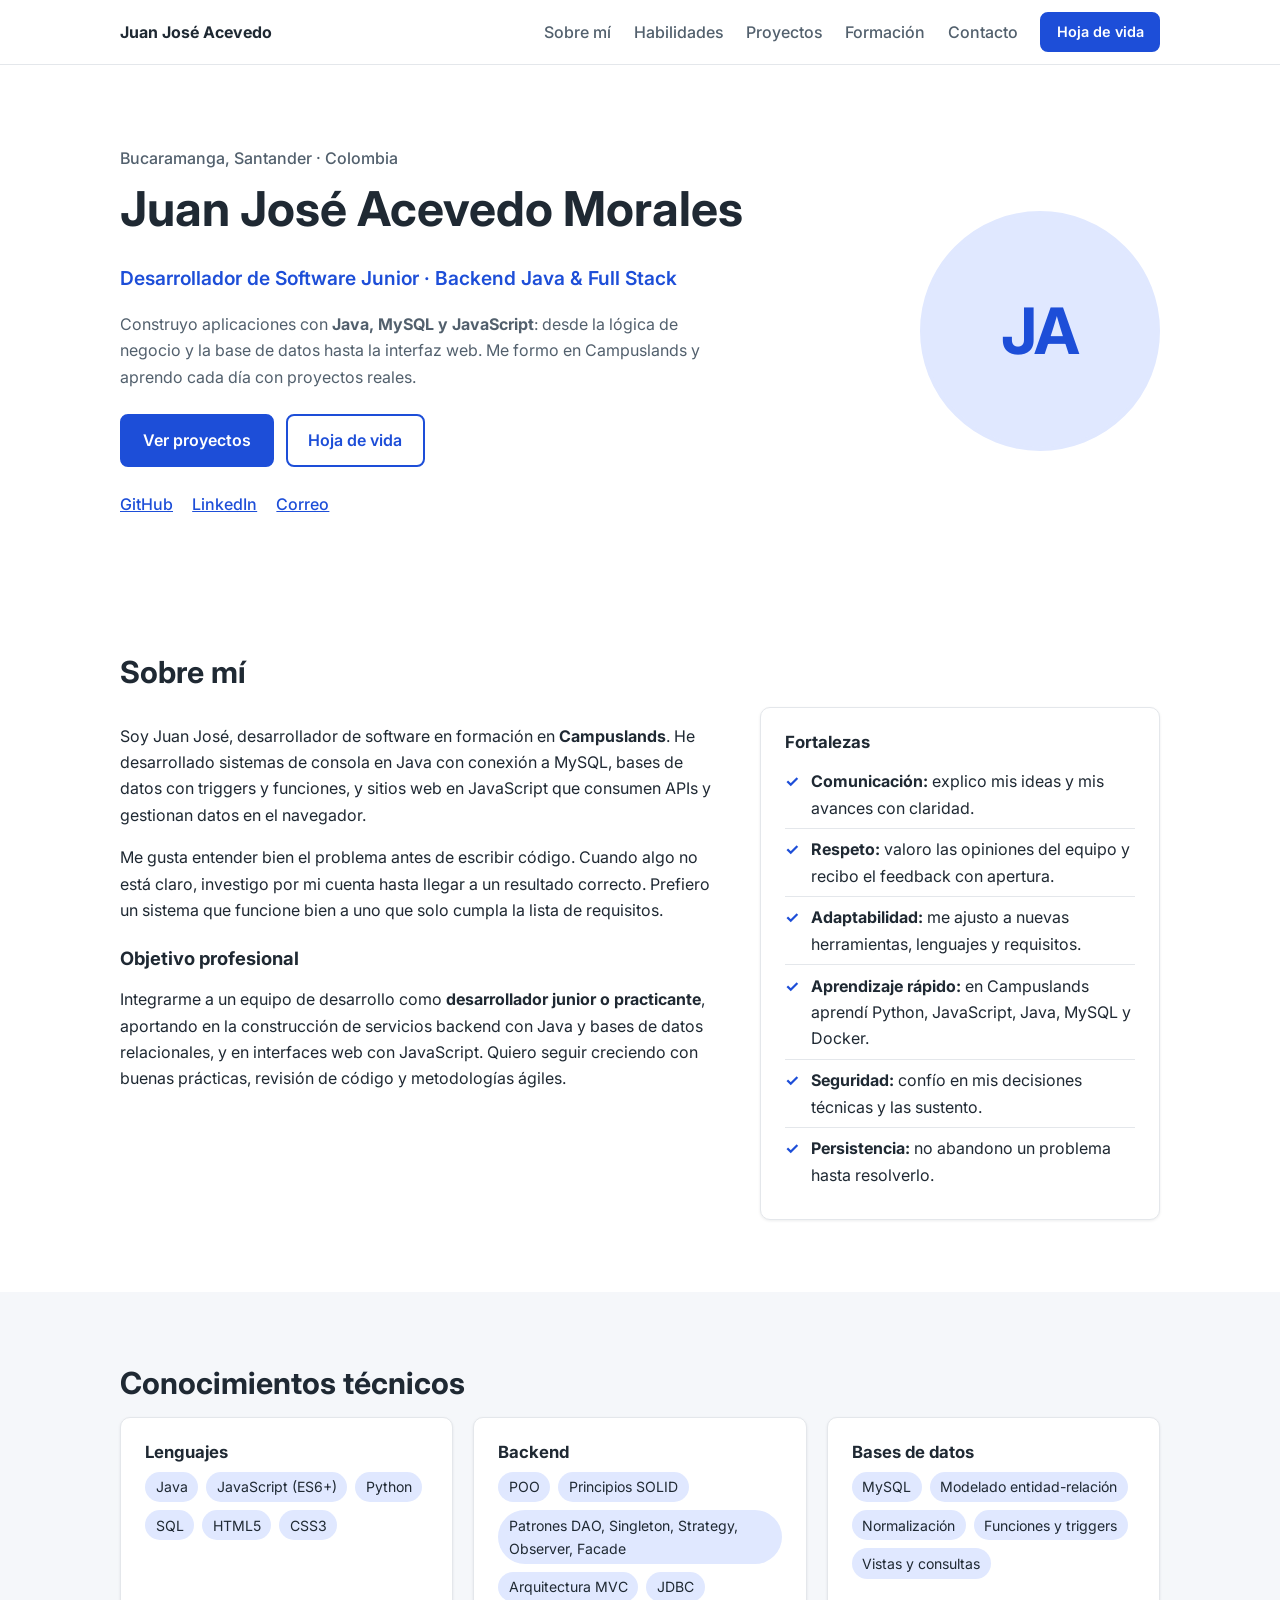
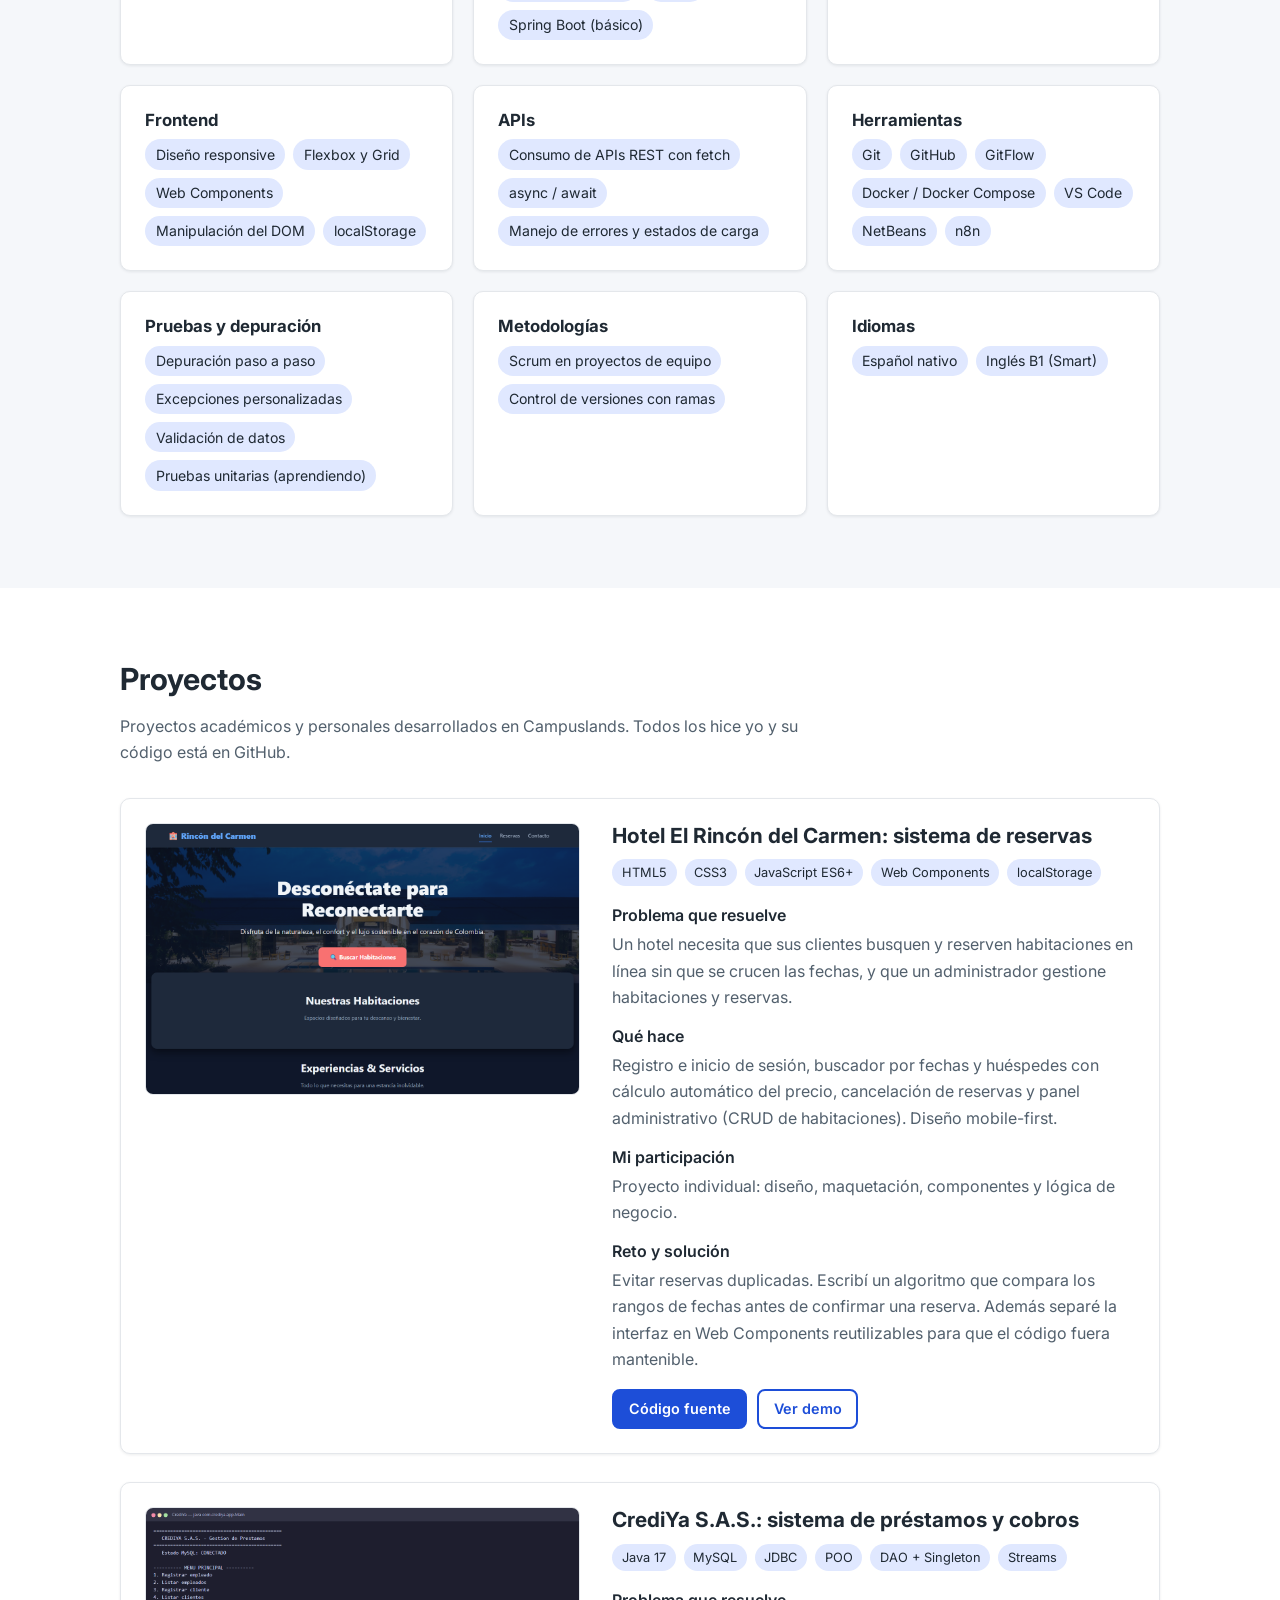
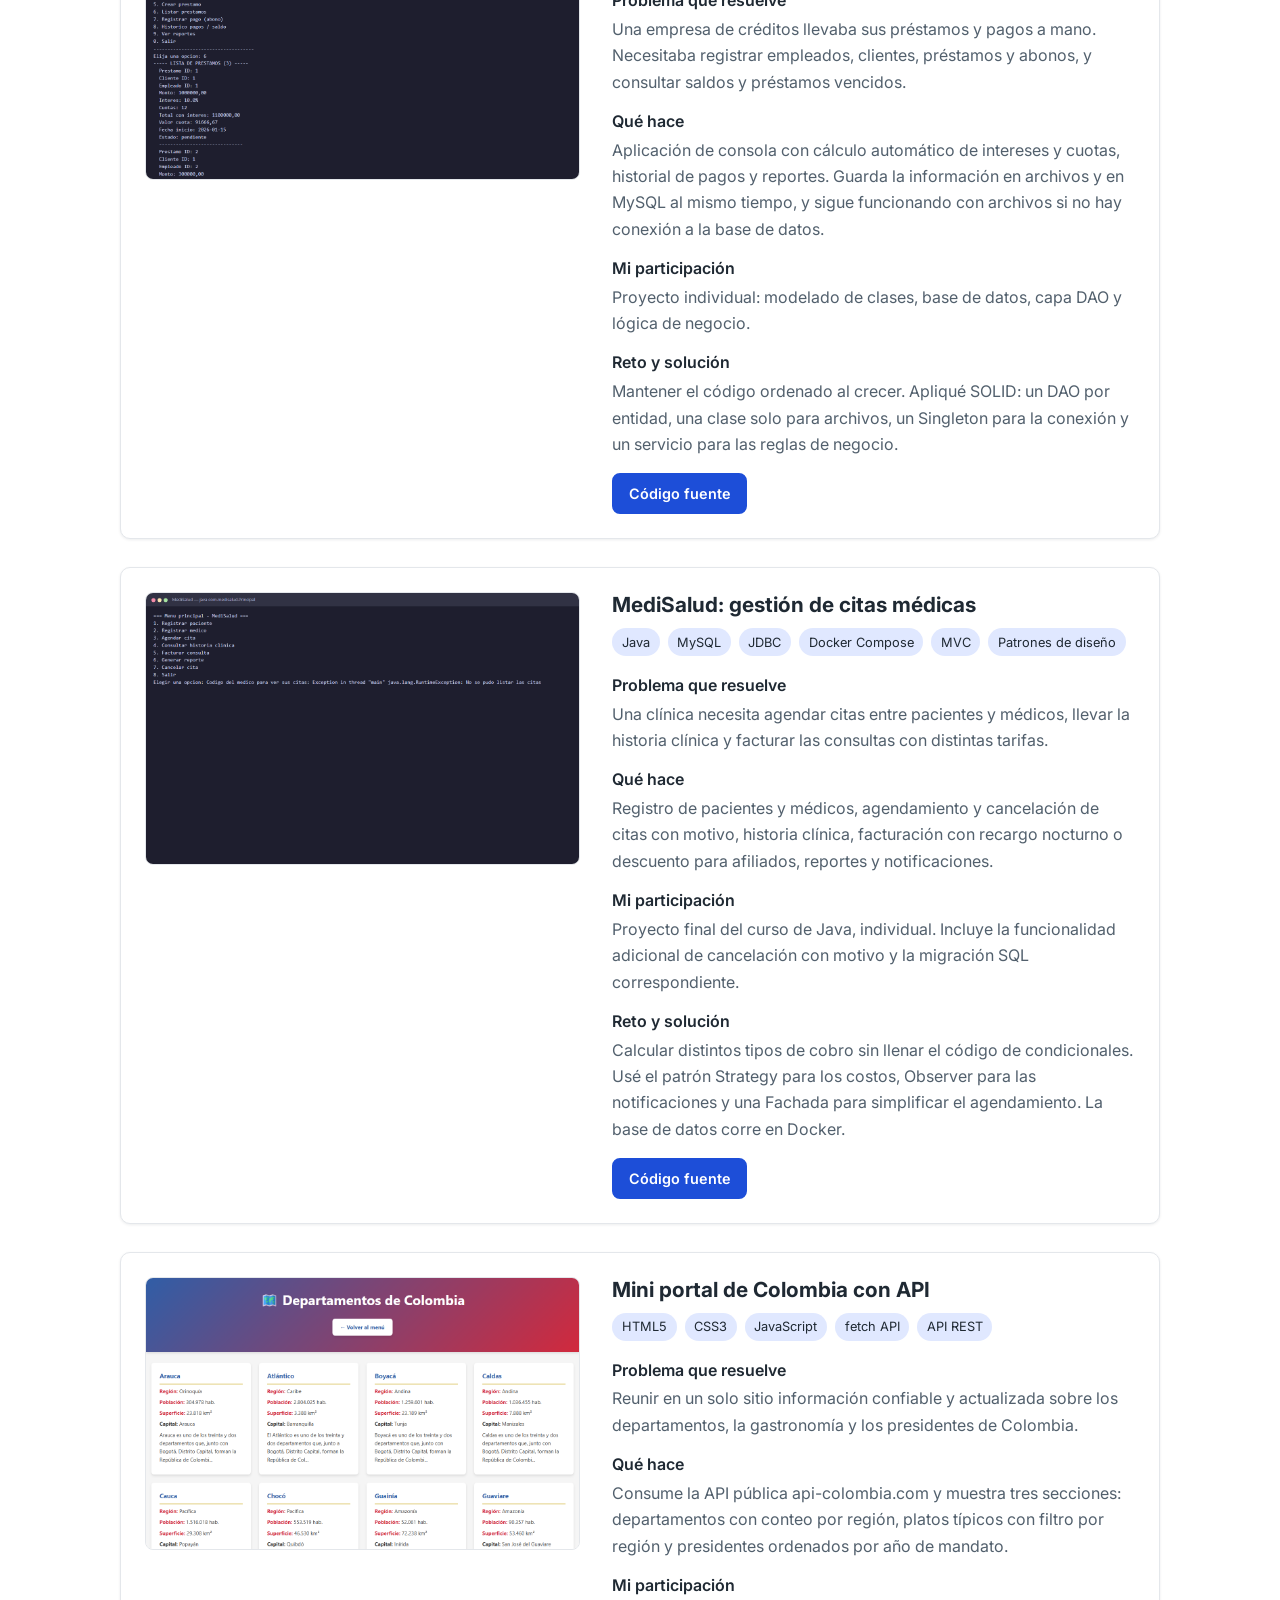
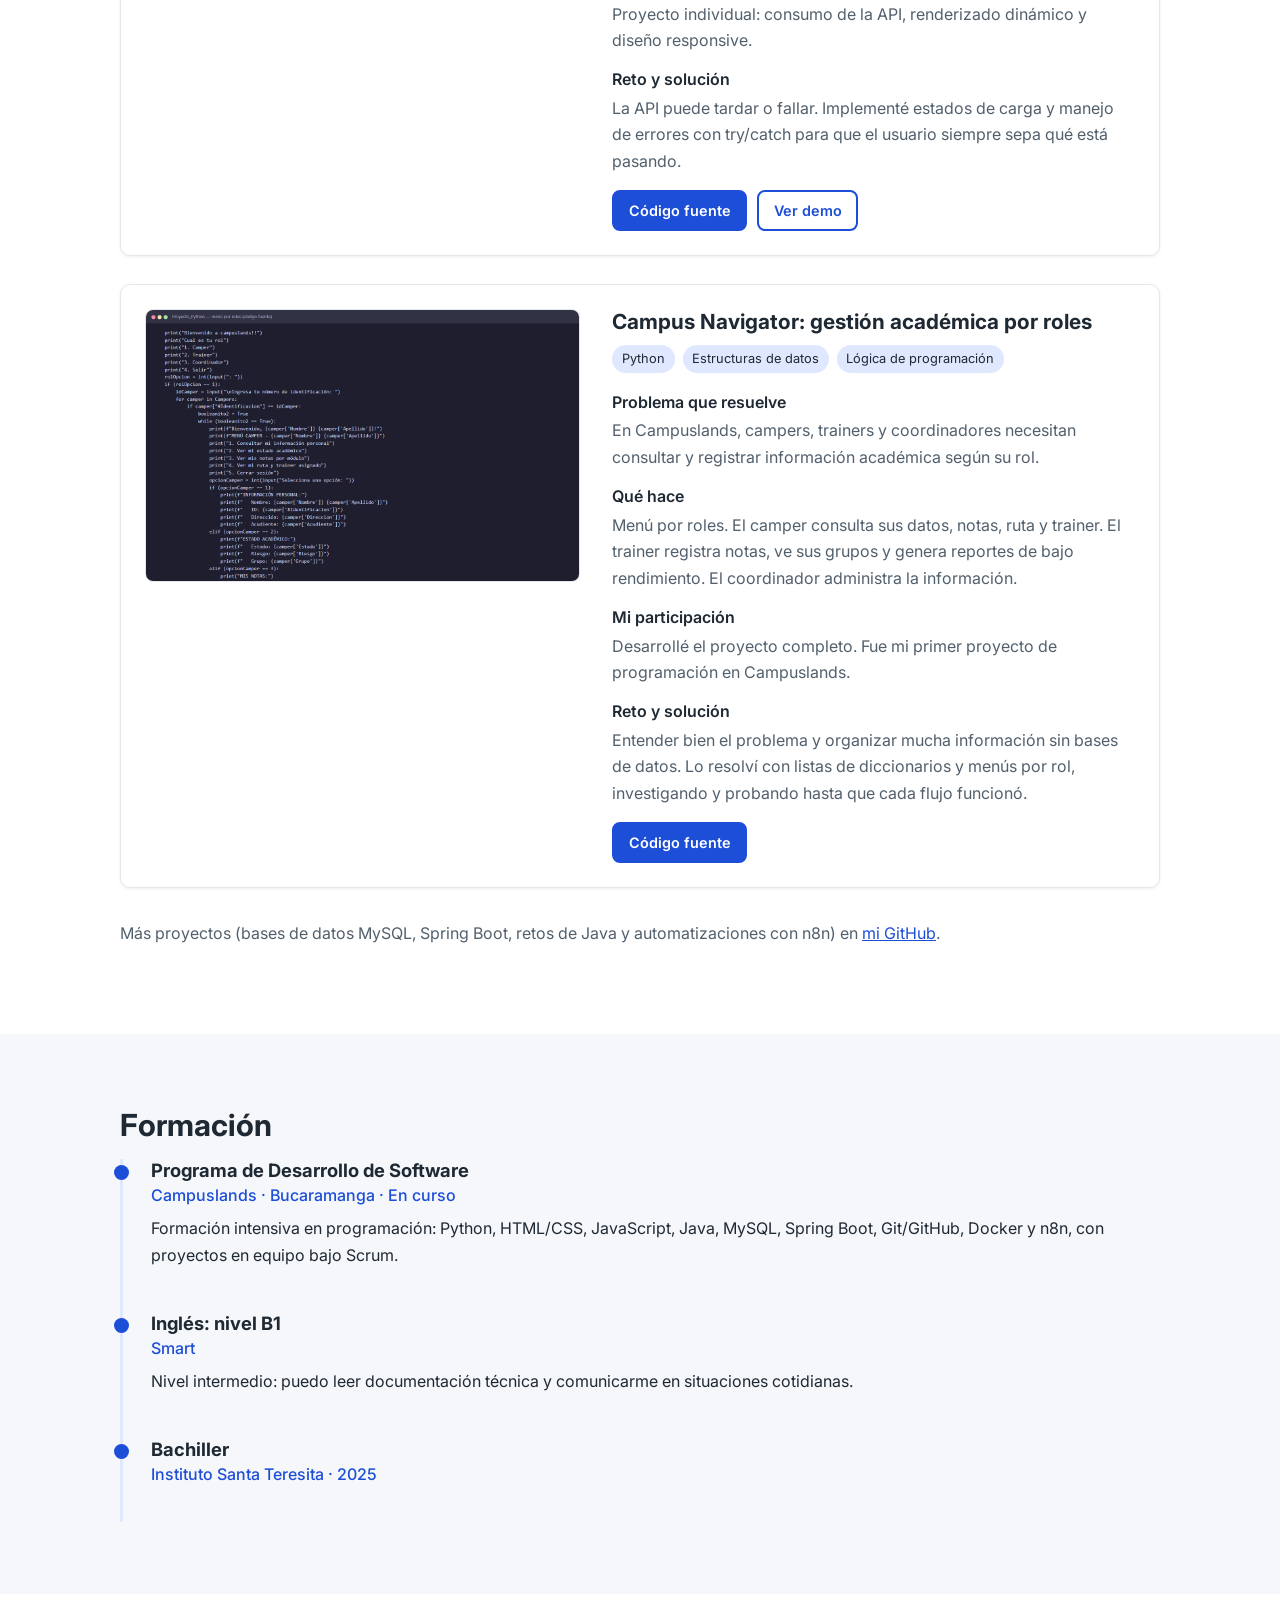
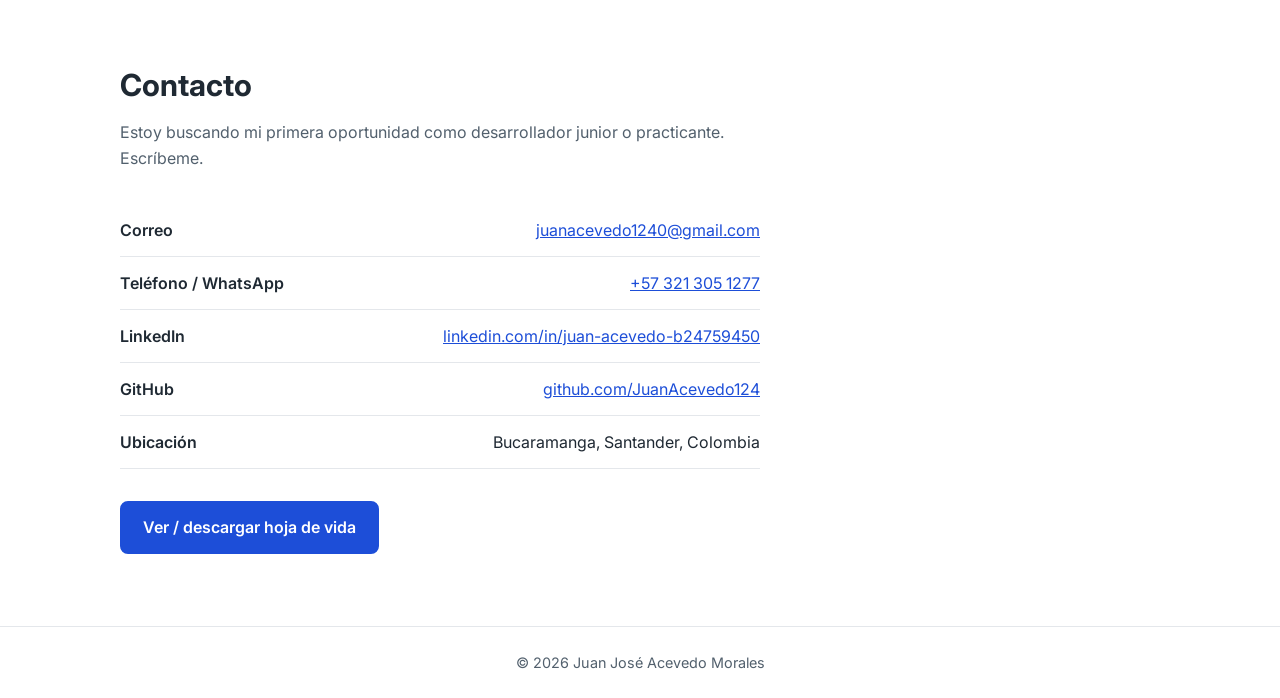
==== commit 5349bf78: "Rediseño profesional del portafolio con hoja de vida y proyectos - Diseño sencillo y responsive (cla" ====
--- a/index.html
+++ b/index.html
@@ -3,340 +3,314 @@
 <head>
     <meta charset="UTF-8">
     <meta name="viewport" content="width=device-width, initial-scale=1.0">
-    <meta name="description" content="Juan Acevedo — Desarrollador Web Full Stack con alma musical. Portafolio estilo concierto: tracks, vinilos y código con ritmo.">
-    <title>Juan Acevedo ♪ Live Code Session</title>
+    <meta name="description" content="Portafolio de Juan José Acevedo Morales, desarrollador de software junior con enfoque Backend Java y Full Stack. Bucaramanga, Colombia.">
+    <meta name="author" content="Juan José Acevedo Morales">
+    <title>Juan José Acevedo Morales | Desarrollador Backend Java · Full Stack</title>
     <link rel="preconnect" href="https://fonts.googleapis.com">
     <link rel="preconnect" href="https://fonts.gstatic.com" crossorigin>
-    <link href="https://fonts.googleapis.com/css2?family=Space+Grotesk:wght@400;500;600;700&family=Syne:wght@700;800&family=JetBrains+Mono:wght@400;600&display=swap" rel="stylesheet">
+    <link href="https://fonts.googleapis.com/css2?family=Inter:wght@400;500;600;700&display=swap" rel="stylesheet">
     <link rel="stylesheet" href="css/styles.css">
 </head>
-<body class="is-playing">
-
-    <!-- Luces de escenario -->
-    <div class="stage-lights" aria-hidden="true">
-        <span class="light light--1"></span>
-        <span class="light light--2"></span>
-        <span class="light light--3"></span>
-    </div>
-    <div class="noise" aria-hidden="true"></div>
-    <div class="float-notes" aria-hidden="true">
-        <span>♪</span><span>♫</span><span>♩</span><span>♬</span><span>♪</span><span>♫</span><span>♩</span><span>♬</span>
-    </div>
-
-    <!-- Header estilo reproductor -->
-    <header class="header" role="banner">
-        <nav class="nav" role="navigation" aria-label="Navegación principal">
-            <div class="nav__container">
-                <a href="#inicio" class="nav__logo">
-                    <span class="logo-vinyl" aria-hidden="true"><span></span></span>
-                    JUAN ACEVEDO <em>live</em>
-                </a>
-                <button class="nav__toggle" aria-label="Abrir menú" aria-expanded="false">
-                    <span></span><span></span><span></span>
-                </button>
-                <ul class="nav__menu">
-                    <li><a href="#inicio" class="nav__link"><b>01</b>Intro</a></li>
-                    <li><a href="#sobre-mi" class="nav__link"><b>02</b>Artista</a></li>
-                    <li><a href="#proyectos" class="nav__link"><b>03</b>Discografía</a></li>
-                    <li><a href="#habilidades" class="nav__link"><b>04</b>Mezclador</a></li>
-                    <li><a href="#contacto" class="nav__link nav__link--ticket">🎟 Encore</a></li>
-                    <li>
-                        <button id="playToggleNav" class="mini-play" aria-label="Pausar animación">
-                            <span class="mini-play__bars"><i></i><i></i><i></i><i></i></span>
-                            <span class="mini-play__label">LIVE</span>
-                        </button>
-                    </li>
-                </ul>
-            </div>
-            <div class="nav__progress"><span id="scrollProgress"></span></div>
+<body>
+
+    <header class="header">
+        <nav class="nav container" aria-label="Navegación principal">
+            <a href="#inicio" class="nav__logo">Juan José Acevedo</a>
+            <button class="nav__toggle" aria-label="Abrir menú" aria-expanded="false" aria-controls="menu">
+                <span></span><span></span><span></span>
+            </button>
+            <ul class="nav__menu" id="menu">
+                <li><a href="#sobre-mi">Sobre mí</a></li>
+                <li><a href="#habilidades">Habilidades</a></li>
+                <li><a href="#proyectos">Proyectos</a></li>
+                <li><a href="#formacion">Formación</a></li>
+                <li><a href="#contacto">Contacto</a></li>
+                <li><a href="cv.html" class="btn btn--small">Hoja de vida</a></li>
+            </ul>
         </nav>
     </header>
 
     <main>
-        <!-- HERO / ESCENARIO -->
-        <section id="inicio" class="hero" aria-labelledby="hero-title">
-            <div class="staff" aria-hidden="true">
-                <span></span><span></span><span></span><span></span><span></span>
-                <b class="clef">𝄞</b>
-            </div>
-
-            <div class="hero__container">
+        <!-- INICIO -->
+        <section id="inicio" class="hero">
+            <div class="container hero__inner">
                 <div class="hero__text">
-                    <p class="hero__kicker">
-                        <span class="live-dot"></span> ON STAGE · BOGOTÁ — FULL STACK SESSION
-                        <span class="hero__bpm">128 BPM</span>
+                    <p class="hero__kicker">Bucaramanga, Santander · Colombia</p>
+                    <h1>Juan José Acevedo Morales</h1>
+                    <p class="hero__role">Desarrollador de Software Junior · Backend Java &amp; Full Stack</p>
+                    <p class="hero__desc">
+                        Construyo aplicaciones con <strong>Java, MySQL y JavaScript</strong>: desde la lógica de negocio
+                        y la base de datos hasta la interfaz web. Me formo en Campuslands y aprendo cada día
+                        con proyectos reales.
                     </p>
-                    <h1 id="hero-title" class="hero__title">
-                        <span class="line line--small">Hola, soy</span>
-                        <span class="line line--name">JUAN <span class="outline">ACEVEDO</span></span>
-                        <span class="line line--role">compongo <span id="typewriter">interfaces que suenan bien</span><span class="caret">_</span></span>
-                    </h1>
-                    <p class="hero__description">
-                        Desarrollador Web Full Stack. Transformo ideas en experiencias digitales
-                        con el ritmo del frontend y el bajo sólido del backend.
-                    </p>
-
-                    <div class="eq eq--hero" aria-hidden="true">
-                        <span></span><span></span><span></span><span></span><span></span><span></span><span></span><span></span><span></span><span></span><span></span><span></span><span></span><span></span><span></span><span></span><span></span><span></span><span></span><span></span>
-                    </div>
-
                     <div class="hero__cta">
-                        <a href="#proyectos" class="btn btn--play"><span class="btn__icon">▶</span> Escuchar proyectos</a>
-                        <a href="#contacto" class="btn btn--ghost">🎟 Backstage pass</a>
-                    </div>
-
-                    <div class="hero__meta">
-                        <div><strong>3+</strong><small>tracks publicados</small></div>
-                        <div><strong>Full Stack</strong><small>front + back</small></div>
-                        <div><strong>∞</strong><small>loops de café</small></div>
-                    </div>
+                        <a href="#proyectos" class="btn">Ver proyectos</a>
+                        <a href="cv.html" class="btn btn--outline">Hoja de vida</a>
+                    </div>
+                    <ul class="hero__social">
+                        <li><a href="https://github.com/JuanAcevedo124" target="_blank" rel="noopener">GitHub</a></li>
+                        <li><a href="https://www.linkedin.com/in/juan-acevedo-b24759450/" target="_blank" rel="noopener">LinkedIn</a></li>
+                        <li><a href="mailto:juanacevedo1240@gmail.com">Correo</a></li>
+                    </ul>
                 </div>
-
-                <div class="hero__visual">
-                    <div class="turntable">
-                        <div class="turntable__ring"></div>
-                        <div class="vinyl" id="heroVinyl" aria-hidden="true">
-                            <div class="vinyl__grooves"></div>
-                            <div class="vinyl__label">
-                                <strong>JA</strong>
-                                <small>SIDE A · 33 RPM</small>
-                            </div>
-                            <div class="vinyl__hole"></div>
-                        </div>
-                        <div class="needle" aria-hidden="true"></div>
-                        <div class="now-spinning">
-                            <span class="spin-disc"></span>
-                            <div>
-                                <small>NOW SPINNING</small>
-                                <strong>Song.mp3 — instrumental propio ♪</strong>
-                            </div>
-                            <canvas id="visualizer" width="220" height="52"></canvas>
-                        </div>
-                    </div>
+                <div class="hero__photo">
+                    <!-- FOTO: guarda tu foto como img/foto.jpg, borra el <span> y quita el comentario del <img>. -->
+                    <!-- <img src="img/foto.jpg" alt="Fotografía de Juan José Acevedo Morales" width="260" height="260"> -->
+                    <span class="avatar" aria-hidden="true">JA</span>
                 </div>
             </div>
-
-            <a href="#sobre-mi" class="scroll-hint">scroll para el drop <i>↓</i></a>
-        </section>
-
-        <!-- MARQUESINA -->
-        <div class="marquee" aria-hidden="true">
-            <div class="marquee__track">
-                <span>HTML5 ♪ CSS3 ♫ JAVASCRIPT ♩ PYTHON ♬ REACT ♪ NODE.JS ♫ GIT ♩ RESPONSIVE ♬ UI / UX ♪&nbsp;</span>
-                <span>HTML5 ♪ CSS3 ♫ JAVASCRIPT ♩ PYTHON ♬ REACT ♪ NODE.JS ♫ GIT ♩ RESPONSIVE ♬ UI / UX ♪&nbsp;</span>
-            </div>
-        </div>
-
-        <!-- SOBRE MI / TRACK 01 -->
-        <section id="sobre-mi" class="about reveal" aria-labelledby="about-title">
+        </section>
+
+        <!-- SOBRE MÍ -->
+        <section id="sobre-mi" class="section">
             <div class="container">
-                <p class="track-label">Track 01 · Lado A — El artista</p>
-                <h2 id="about-title" class="section__title">Detrás del <span class="neon">micrófono</span></h2>
-                <div class="about__content">
-                    <div class="about__cover">
-                        <div class="cover-art">
-                            <div class="cover-art__top">JA · DEBUT ALBUM</div>
-                            <div class="cover-art__face">JA</div>
-                            <div class="cover-art__bottom">
-                                <span>CÓDIGO · RITMO · DISEÑO</span>
-                                <span>2026</span>
-                            </div>
-                        </div>
-                        <div class="cover-vinyl" aria-hidden="true"></div>
-                        <p class="cover-caption">◉ portada del artista — pasa el cursor para sacar el vinilo</p>
-                    </div>
+                <h2 class="section__title">Sobre mí</h2>
+                <div class="about">
                     <div class="about__text">
-                        <p class="dropcap">
-                            Soy un desarrollador que produce la web como si fuera un disco:
-                            cada sección tiene su tempo, cada componente su timbre y cada
-                            deploy es un lanzamiento.
+                        <p>
+                            Soy Juan José, desarrollador de software en formación en <strong>Campuslands</strong>.
+                            He desarrollado sistemas de consola en Java con conexión a MySQL, bases de datos con
+                            triggers y funciones, y sitios web en JavaScript que consumen APIs y gestionan datos
+                            en el navegador.
                         </p>
                         <p>
-                            Me especializo en construir aplicaciones rápidas, accesibles y
-                            visualmente atractivas, con código limpio como una buena mezcla
-                            y colaboración afinada en equipo.
+                            Me gusta entender bien el problema antes de escribir código. Cuando algo no está
+                            claro, investigo por mi cuenta hasta llegar a un resultado correcto. Prefiero un sistema
+                            que funcione bien a uno que solo cumpla la lista de requisitos.
                         </p>
-                        <ul class="setlist">
-                            <li><span>♪ Verso 1</span> Frontend que engancha al primer beat</li>
-                            <li><span>♪ Coro</span> Backend sólido que sostiene la canción</li>
-                            <li><span>♪ Puente</span> Diseño responsive para todos los escenarios</li>
+                        <h3>Objetivo profesional</h3>
+                        <p>
+                            Integrarme a un equipo de desarrollo como <strong>desarrollador junior o practicante</strong>,
+                            aportando en la construcción de servicios backend con Java y bases de datos relacionales,
+                            y en interfaces web con JavaScript. Quiero seguir creciendo con buenas prácticas,
+                            revisión de código y metodologías ágiles.
+                        </p>
+                    </div>
+                    <aside class="card">
+                        <h3>Fortalezas</h3>
+                        <ul class="list-check">
+                            <li><strong>Comunicación:</strong> explico mis ideas y mis avances con claridad.</li>
+                            <li><strong>Respeto:</strong> valoro las opiniones del equipo y recibo el feedback con apertura.</li>
+                            <li><strong>Adaptabilidad:</strong> me ajusto a nuevas herramientas, lenguajes y requisitos.</li>
+                            <li><strong>Aprendizaje rápido:</strong> en Campuslands aprendí Python, JavaScript, Java, MySQL y Docker.</li>
+                            <li><strong>Seguridad:</strong> confío en mis decisiones técnicas y las sustento.</li>
+                            <li><strong>Persistencia:</strong> no abandono un problema hasta resolverlo.</li>
                         </ul>
-                        <div class="about__chips">
-                            <span>🎧 Escucho al usuario</span>
-                            <span>🎛 Mezclo diseño + código</span>
-                            <span>🔥 Masterizo el detalle</span>
-                        </div>
-                    </div>
+                    </aside>
                 </div>
             </div>
         </section>
 
-        <!-- PROYECTOS / DISCOGRAFÍA -->
-        <section id="proyectos" class="projects" aria-labelledby="projects-title">
+        <!-- HABILIDADES -->
+        <section id="habilidades" class="section section--alt">
             <div class="container">
-                <p class="track-label track-label--center">Track 02 · 03 · 04 — Discografía</p>
-                <h2 id="projects-title" class="section__title">Mis <span class="neon">lanzamientos</span></h2>
-                <p class="section__sub">Cada proyecto es un single. Dale play a la descripción y revisa el código en GitHub.</p>
-
-                <div class="projects__grid">
-                    <article class="disc reveal">
-                        <div class="disc__art disc__art--py">
-                            <span class="disc__genre">PYTHON · SINGLE 01</span>
-                            <span class="disc__emoji">🐍</span>
-                            <div class="disc__vinyl" aria-hidden="true"></div>
-                            <span class="disc__time">3:42</span>
-                        </div>
-                        <div class="disc__content">
-                            <h3>Campus Navigator <small>— feat. Campuslands</small></h3>
-                            <div class="disc__eq" aria-hidden="true"><span></span><span></span><span></span><span></span><span></span></div>
-                            <p>Sistema de navegación por roles para la comunidad de Campuslands: cada integrante tiene su propio menú y acceso rápido a la información.</p>
-                            <div class="disc__links">
-                                <a href="https://github.com/Jonathanluna0803/Proyecto_Python_LunaJonathan_AcevedoJuan/blob/main/Proyecto_Python" class="btn btn--small btn--play" target="_blank" rel="noopener">▶ Código</a>
-                                <a href="https://github.com/Jonathanluna0803/Proyecto_Python_LunaJonathan_AcevedoJuan.git" class="btn btn--small btn--ghost" target="_blank" rel="noopener">Repositorio</a>
-                            </div>
-                        </div>
-                    </article>
-
-                    <article class="disc reveal">
-                        <div class="disc__art disc__art--shop">
-                            <span class="disc__genre">HTML + CSS · SINGLE 02</span>
-                            <span class="disc__emoji">🛍️</span>
-                            <div class="disc__vinyl" aria-hidden="true"></div>
-                            <span class="disc__time">4:05</span>
-                        </div>
-                        <div class="disc__content">
-                            <h3>CampusShop <small>— maqueta e-commerce</small></h3>
-                            <div class="disc__eq" aria-hidden="true"><span></span><span></span><span></span><span></span><span></span></div>
-                            <p>Maqueta de tienda para campers: productos económicos y material de estudio, simulando una página real de compras del campus.</p>
-                            <div class="disc__links">
-                                <a href="https://github.com/JuanAcevedo124/Proyecto-HTML-y-CSS/tree/main/CampusShop" class="btn btn--small btn--play" target="_blank" rel="noopener">▶ Código</a>
-                                <a href="https://github.com/JuanAcevedo124/Proyecto-HTML-y-CSS.git" class="btn btn--small btn--ghost" target="_blank" rel="noopener">Repositorio</a>
-                            </div>
-                        </div>
-                    </article>
-
-                    <article class="disc reveal">
-                        <div class="disc__art disc__art--js">
-                            <span class="disc__genre">JAVASCRIPT · SINGLE 03</span>
-                            <span class="disc__emoji">🏨</span>
-                            <div class="disc__vinyl" aria-hidden="true"></div>
-                            <span class="disc__time">5:18</span>
-                        </div>
-                        <div class="disc__content">
-                            <h3>Hotel Manager <small>— full experience</small></h3>
-                            <div class="disc__eq" aria-hidden="true"><span></span><span></span><span></span><span></span><span></span></div>
-                            <p>Gestión de reservas responsiva con autenticación, disponibilidad en tiempo real, anti-solapamientos y panel administrativo.</p>
-                            <div class="disc__links">
-                                <a href="https://github.com/JuanAcevedo124/Proyecto-Javascript/blob/master/index.html" class="btn btn--small btn--play" target="_blank" rel="noopener">▶ Código</a>
-                                <a href="https://github.com/JuanAcevedo124/Proyecto-Javascript" class="btn btn--small btn--ghost" target="_blank" rel="noopener">Repositorio</a>
-                            </div>
-                        </div>
-                    </article>
+                <h2 class="section__title">Conocimientos técnicos</h2>
+                <div class="skills">
+                    <div class="card">
+                        <h3>Lenguajes</h3>
+                        <ul class="tags"><li>Java</li><li>JavaScript (ES6+)</li><li>Python</li><li>SQL</li><li>HTML5</li><li>CSS3</li></ul>
+                    </div>
+                    <div class="card">
+                        <h3>Backend</h3>
+                        <ul class="tags"><li>POO</li><li>Principios SOLID</li><li>Patrones DAO, Singleton, Strategy, Observer, Facade</li><li>Arquitectura MVC</li><li>JDBC</li><li>Spring Boot (básico)</li></ul>
+                    </div>
+                    <div class="card">
+                        <h3>Bases de datos</h3>
+                        <ul class="tags"><li>MySQL</li><li>Modelado entidad-relación</li><li>Normalización</li><li>Funciones y triggers</li><li>Vistas y consultas</li></ul>
+                    </div>
+                    <div class="card">
+                        <h3>Frontend</h3>
+                        <ul class="tags"><li>Diseño responsive</li><li>Flexbox y Grid</li><li>Web Components</li><li>Manipulación del DOM</li><li>localStorage</li></ul>
+                    </div>
+                    <div class="card">
+                        <h3>APIs</h3>
+                        <ul class="tags"><li>Consumo de APIs REST con fetch</li><li>async / await</li><li>Manejo de errores y estados de carga</li></ul>
+                    </div>
+                    <div class="card">
+                        <h3>Herramientas</h3>
+                        <ul class="tags"><li>Git</li><li>GitHub</li><li>GitFlow</li><li>Docker / Docker Compose</li><li>VS Code</li><li>NetBeans</li><li>n8n</li></ul>
+                    </div>
+                    <div class="card">
+                        <h3>Pruebas y depuración</h3>
+                        <ul class="tags"><li>Depuración paso a paso</li><li>Excepciones personalizadas</li><li>Validación de datos</li><li>Pruebas unitarias (aprendiendo)</li></ul>
+                    </div>
+                    <div class="card">
+                        <h3>Metodologías</h3>
+                        <ul class="tags"><li>Scrum en proyectos de equipo</li><li>Control de versiones con ramas</li></ul>
+                    </div>
+                    <div class="card">
+                        <h3>Idiomas</h3>
+                        <ul class="tags"><li>Español nativo</li><li>Inglés B1 (Smart)</li></ul>
+                    </div>
                 </div>
             </div>
         </section>
 
-        <!-- HABILIDADES / MEZCLADOR -->
-        <section id="habilidades" class="skills" aria-labelledby="skills-title">
+        <!-- PROYECTOS -->
+        <section id="proyectos" class="section">
             <div class="container">
-                <p class="track-label track-label--center">Track 05 — Mezclador</p>
-                <h2 id="skills-title" class="section__title">Consola de <span class="neon">habilidades</span></h2>
-                <p class="section__sub">Dale play a tu instrumental y juega con los faders: cada canal filtra tu canción en vivo.</p>
-
-                <div class="song-transport reveal">
-                    <button id="songToggle" class="btn btn--play"><span class="btn__icon">▶</span> <span id="songToggleLabel">Tocar mi instrumental</span></button>
-                    <p id="songStatus" class="song-status">⏸ Song.mp3 en pausa — pulsa play (los navegadores exigen un clic para el audio)</p>
-                    <audio id="song" src="audio/Song.mp3" loop preload="auto"></audio>
-                </div>
-
-                <div class="mixer reveal">
-                    <div class="channel" data-band="high">
-                        <div class="channel__leds"><i class="on"></i><i class="on"></i><i class="on"></i><i></i></div>
-                        <h3>🎸 Frontend · Agudos</h3>
-                        <input type="range" class="fader" min="0" max="100" value="90" aria-label="Nivel frontend">
-                        <span class="channel__val">90%</span>
-                        <ul>
-                            <li>HTML5 & CSS3</li>
-                            <li>JavaScript (ES6+)</li>
-                            <li>React</li>
-                            <li>Responsive Design</li>
-                        </ul>
-                    </div>
-                    <div class="channel channel--bass" data-band="low">
-                        <div class="channel__leds"><i class="on"></i><i class="on"></i><i></i><i></i></div>
-                        <h3>🎹 Backend · Graves</h3>
-                        <input type="range" class="fader" min="0" max="100" value="75" aria-label="Nivel backend">
-                        <span class="channel__val">75%</span>
-                        <ul>
-                            <li>Node.js</li>
-                            <li>Express</li>
-                            <li>Bases de datos</li>
-                            <li>APIs REST</li>
-                        </ul>
-                    </div>
-                    <div class="channel channel--drums" data-band="mid">
-                        <div class="channel__leds"><i class="on"></i><i class="on"></i><i class="on"></i><i class="on"></i></div>
-                        <h3>🥁 Herramientas · Medios</h3>
-                        <input type="range" class="fader" min="0" max="100" value="85" aria-label="Nivel herramientas">
-                        <span class="channel__val">85%</span>
-                        <ul>
-                            <li>Git & GitHub</li>
-                            <li>VS Code</li>
-                            <li>Figma</li>
-                            <li>Terminal</li>
-                        </ul>
-                    </div>
-                </div>
-            </div>
-        </section>
-
-        <!-- CONTACTO / ENCORE -->
-        <section id="contacto" class="contact reveal" aria-labelledby="contact-title">
+                <h2 class="section__title">Proyectos</h2>
+                <p class="section__sub">Proyectos académicos y personales desarrollados en Campuslands. Todos los hice yo y su código está en GitHub.</p>
+
+                <article class="project">
+                    <img src="img/proyectos/hotel.png" alt="Página de inicio del sistema de reservas Hotel El Rincón del Carmen" loading="lazy" width="1280" height="800">
+                    <div class="project__body">
+                        <h3>Hotel El Rincón del Carmen: sistema de reservas</h3>
+                        <ul class="tags tags--small"><li>HTML5</li><li>CSS3</li><li>JavaScript ES6+</li><li>Web Components</li><li>localStorage</li></ul>
+                        <dl class="project__info">
+                            <dt>Problema que resuelve</dt>
+                            <dd>Un hotel necesita que sus clientes busquen y reserven habitaciones en línea sin que se crucen las fechas, y que un administrador gestione habitaciones y reservas.</dd>
+                            <dt>Qué hace</dt>
+                            <dd>Registro e inicio de sesión, buscador por fechas y huéspedes con cálculo automático del precio, cancelación de reservas y panel administrativo (CRUD de habitaciones). Diseño mobile-first.</dd>
+                            <dt>Mi participación</dt>
+                            <dd>Proyecto individual: diseño, maquetación, componentes y lógica de negocio.</dd>
+                            <dt>Reto y solución</dt>
+                            <dd>Evitar reservas duplicadas. Escribí un algoritmo que compara los rangos de fechas antes de confirmar una reserva. Además separé la interfaz en Web Components reutilizables para que el código fuera mantenible.</dd>
+                        </dl>
+                        <div class="project__links">
+                            <a href="https://github.com/JuanAcevedo124/Proyecto-Javascript" class="btn btn--small" target="_blank" rel="noopener">Código fuente</a>
+                            <a href="https://juanacevedo124.github.io/Proyecto-Javascript/" class="btn btn--small btn--outline" target="_blank" rel="noopener">Ver demo</a>
+                        </div>
+                    </div>
+                </article>
+
+                <article class="project">
+                    <img src="img/proyectos/crediya.png" alt="Consola del sistema CrediYa mostrando el menú principal y la lista de préstamos" loading="lazy" width="1280" height="800">
+                    <div class="project__body">
+                        <h3>CrediYa S.A.S.: sistema de préstamos y cobros</h3>
+                        <ul class="tags tags--small"><li>Java 17</li><li>MySQL</li><li>JDBC</li><li>POO</li><li>DAO + Singleton</li><li>Streams</li></ul>
+                        <dl class="project__info">
+                            <dt>Problema que resuelve</dt>
+                            <dd>Una empresa de créditos llevaba sus préstamos y pagos a mano. Necesitaba registrar empleados, clientes, préstamos y abonos, y consultar saldos y préstamos vencidos.</dd>
+                            <dt>Qué hace</dt>
+                            <dd>Aplicación de consola con cálculo automático de intereses y cuotas, historial de pagos y reportes. Guarda la información en archivos y en MySQL al mismo tiempo, y sigue funcionando con archivos si no hay conexión a la base de datos.</dd>
+                            <dt>Mi participación</dt>
+                            <dd>Proyecto individual: modelado de clases, base de datos, capa DAO y lógica de negocio.</dd>
+                            <dt>Reto y solución</dt>
+                            <dd>Mantener el código ordenado al crecer. Apliqué SOLID: un DAO por entidad, una clase solo para archivos, un Singleton para la conexión y un servicio para las reglas de negocio.</dd>
+                        </dl>
+                        <div class="project__links">
+                            <a href="https://github.com/JuanAcevedo124/CrediYa" class="btn btn--small" target="_blank" rel="noopener">Código fuente</a>
+                        </div>
+                    </div>
+                </article>
+
+                <article class="project">
+                    <img src="img/proyectos/medisalud.png" alt="Consola del sistema MediSalud mostrando el menú principal" loading="lazy" width="1280" height="800">
+                    <div class="project__body">
+                        <h3>MediSalud: gestión de citas médicas</h3>
+                        <ul class="tags tags--small"><li>Java</li><li>MySQL</li><li>JDBC</li><li>Docker Compose</li><li>MVC</li><li>Patrones de diseño</li></ul>
+                        <dl class="project__info">
+                            <dt>Problema que resuelve</dt>
+                            <dd>Una clínica necesita agendar citas entre pacientes y médicos, llevar la historia clínica y facturar las consultas con distintas tarifas.</dd>
+                            <dt>Qué hace</dt>
+                            <dd>Registro de pacientes y médicos, agendamiento y cancelación de citas con motivo, historia clínica, facturación con recargo nocturno o descuento para afiliados, reportes y notificaciones.</dd>
+                            <dt>Mi participación</dt>
+                            <dd>Proyecto final del curso de Java, individual. Incluye la funcionalidad adicional de cancelación con motivo y la migración SQL correspondiente.</dd>
+                            <dt>Reto y solución</dt>
+                            <dd>Calcular distintos tipos de cobro sin llenar el código de condicionales. Usé el patrón Strategy para los costos, Observer para las notificaciones y una Fachada para simplificar el agendamiento. La base de datos corre en Docker.</dd>
+                        </dl>
+                        <div class="project__links">
+                            <a href="https://github.com/JuanAcevedo124/Gestion-de-citas-" class="btn btn--small" target="_blank" rel="noopener">Código fuente</a>
+                        </div>
+                    </div>
+                </article>
+
+                <article class="project">
+                    <img src="img/proyectos/colombia-deptos.png" alt="Sección de departamentos del portal de Colombia con datos de la API" loading="lazy" width="1280" height="800">
+                    <div class="project__body">
+                        <h3>Mini portal de Colombia con API</h3>
+                        <ul class="tags tags--small"><li>HTML5</li><li>CSS3</li><li>JavaScript</li><li>fetch API</li><li>API REST</li></ul>
+                        <dl class="project__info">
+                            <dt>Problema que resuelve</dt>
+                            <dd>Reunir en un solo sitio información confiable y actualizada sobre los departamentos, la gastronomía y los presidentes de Colombia.</dd>
+                            <dt>Qué hace</dt>
+                            <dd>Consume la API pública api-colombia.com y muestra tres secciones: departamentos con conteo por región, platos típicos con filtro por región y presidentes ordenados por año de mandato.</dd>
+                            <dt>Mi participación</dt>
+                            <dd>Proyecto individual: consumo de la API, renderizado dinámico y diseño responsive.</dd>
+                            <dt>Reto y solución</dt>
+                            <dd>La API puede tardar o fallar. Implementé estados de carga y manejo de errores con try/catch para que el usuario siempre sepa qué está pasando.</dd>
+                        </dl>
+                        <div class="project__links">
+                            <a href="https://github.com/JuanAcevedo124/Juan-Acevedo-API-COLOMBIA" class="btn btn--small" target="_blank" rel="noopener">Código fuente</a>
+                            <a href="https://juanacevedo124.github.io/Juan-Acevedo-API-COLOMBIA/" class="btn btn--small btn--outline" target="_blank" rel="noopener">Ver demo</a>
+                        </div>
+                    </div>
+                </article>
+
+                <article class="project">
+                    <img src="img/proyectos/campus.png" alt="Código del menú por roles del proyecto Campus Navigator en Python" loading="lazy" width="1280" height="800">
+                    <div class="project__body">
+                        <h3>Campus Navigator: gestión académica por roles</h3>
+                        <ul class="tags tags--small"><li>Python</li><li>Estructuras de datos</li><li>Lógica de programación</li></ul>
+                        <dl class="project__info">
+                            <dt>Problema que resuelve</dt>
+                            <dd>En Campuslands, campers, trainers y coordinadores necesitan consultar y registrar información académica según su rol.</dd>
+                            <dt>Qué hace</dt>
+                            <dd>Menú por roles. El camper consulta sus datos, notas, ruta y trainer. El trainer registra notas, ve sus grupos y genera reportes de bajo rendimiento. El coordinador administra la información.</dd>
+                            <dt>Mi participación</dt>
+                            <dd>Desarrollé el proyecto completo. Fue mi primer proyecto de programación en Campuslands.</dd>
+                            <dt>Reto y solución</dt>
+                            <dd>Entender bien el problema y organizar mucha información sin bases de datos. Lo resolví con listas de diccionarios y menús por rol, investigando y probando hasta que cada flujo funcionó.</dd>
+                        </dl>
+                        <div class="project__links">
+                            <a href="https://github.com/Jonathanluna0803/Proyecto_Python_LunaJonathan_AcevedoJuan" class="btn btn--small" target="_blank" rel="noopener">Código fuente</a>
+                        </div>
+                    </div>
+                </article>
+
+                <p class="section__more">
+                    Más proyectos (bases de datos MySQL, Spring Boot, retos de Java y automatizaciones con n8n) en
+                    <a href="https://github.com/JuanAcevedo124?tab=repositories" target="_blank" rel="noopener">mi GitHub</a>.
+                </p>
+            </div>
+        </section>
+
+        <!-- FORMACIÓN -->
+        <section id="formacion" class="section section--alt">
             <div class="container">
-                <p class="track-label track-label--center">Último track — Encore</p>
-                <h2 id="contact-title" class="section__title">¿Pedimos <span class="neon">otra canción?</span></h2>
-                <p class="contact__subtitle">¿Tienes un proyecto en mente? Te regalo el backstage pass — conversemos.</p>
-
-                <div class="ticket">
-                    <div class="ticket__stub">
-                        <strong>ADMIT ONE</strong>
-                        <span>★ ★ ★</span>
-                        <small>JA LIVE 2026</small>
-                    </div>
-                    <div class="ticket__main">
-                        <p class="ticket__row"><span>ARTISTA</span> Juan Acevedo — Full Stack</p>
-                        <p class="ticket__row"><span>VENUE</span> Tu bandeja de entrada</p>
-                        <div class="contact__links">
-                            <a href="mailto:juanacevedo1240@gmail.com" class="contact__link contact__link--vip">📧 Email directo</a>
-                            <a href="https://github.com/JuanAcevedo124" class="contact__link" target="_blank" rel="noopener">💻 GitHub</a>
-                        </div>
-                    </div>
-                    <div class="ticket__perf"></div>
-                </div>
+                <h2 class="section__title">Formación</h2>
+                <ol class="timeline">
+                    <li>
+                        <h3>Programa de Desarrollo de Software</h3>
+                        <p class="timeline__place">Campuslands · Bucaramanga · En curso</p>
+                        <p>Formación intensiva en programación: Python, HTML/CSS, JavaScript, Java, MySQL, Spring Boot, Git/GitHub, Docker y n8n, con proyectos en equipo bajo Scrum.</p>
+                    </li>
+                    <li>
+                        <h3>Inglés: nivel B1</h3>
+                        <p class="timeline__place">Smart</p>
+                        <p>Nivel intermedio: puedo leer documentación técnica y comunicarme en situaciones cotidianas.</p>
+                    </li>
+                    <li>
+                        <h3>Bachiller</h3>
+                        <p class="timeline__place">Instituto Santa Teresita · 2025</p>
+                    </li>
+                </ol>
+            </div>
+        </section>
+
+        <!-- CONTACTO -->
+        <section id="contacto" class="section">
+            <div class="container contact">
+                <h2 class="section__title">Contacto</h2>
+                <p class="section__sub">Estoy buscando mi primera oportunidad como desarrollador junior o practicante. Escríbeme.</p>
+                <ul class="contact__list">
+                    <li><span>Correo</span><a href="mailto:juanacevedo1240@gmail.com">juanacevedo1240@gmail.com</a></li>
+                    <li><span>Teléfono / WhatsApp</span><a href="https://wa.me/573213051277" target="_blank" rel="noopener">+57 321 305 1277</a></li>
+                    <li><span>LinkedIn</span><a href="https://www.linkedin.com/in/juan-acevedo-b24759450/" target="_blank" rel="noopener">linkedin.com/in/juan-acevedo-b24759450</a></li>
+                    <li><span>GitHub</span><a href="https://github.com/JuanAcevedo124" target="_blank" rel="noopener">github.com/JuanAcevedo124</a></li>
+                    <li><span>Ubicación</span>Bucaramanga, Santander, Colombia</li>
+                </ul>
+                <a href="cv.html" class="btn">Ver / descargar hoja de vida</a>
             </div>
         </section>
     </main>
 
-    <footer class="footer" role="contentinfo">
-        <div class="container footer__inner">
-            <p class="footer__eq" aria-hidden="true"><span></span><span></span><span></span><span></span><span></span><span></span><span></span></p>
-            <p>© 2026 Juan Acevedo · Gracias por escuchar hasta el final ♪</p>
-            <p class="footer__small">Hecho con código, café y buen ritmo.</p>
+    <footer class="footer">
+        <div class="container">
+            <p>© <span id="year">2026</span> Juan José Acevedo Morales</p>
         </div>
     </footer>
-
-    <!-- Player fijo estilo Spotify -->
-    <div class="player" role="complementary" aria-label="Reproductor del portafolio">
-        <button id="playToggle" class="player__btn" aria-label="Tocar instrumental">▶</button>
-        <div class="player__info">
-            <span class="player__cover">♪</span>
-            <div>
-                <strong id="playerTrack">Song.mp3 — instrumental propio</strong>
-                <small><span id="songTime">0:00 / 0:00</span> · scroll para cambiar de track · <span id="playerTime">0:00</span></small>
-            </div>
-        </div>
-        <div class="player__bar"><span id="playerBar"></span></div>
-    </div>
 
     <script src="js/main.js"></script>
 </body>
--- a/css/styles.css
+++ b/css/styles.css
@@ -1,304 +1,205 @@
-/* ============ PORTAFOLIO MUSICAL — LIVE CODE SESSION ============ */
-:root{
-  --bg:#0a0a12;
-  --bg-2:#12121f;
-  --card:#161624;
-  --card-2:#1c1c30;
-  --line:rgba(255,255,255,.09);
-  --text:#f4f1ff;
-  --muted:#a9a3c7;
-  --pink:#ff2e88;
-  --purple:#8b5cf6;
-  --cyan:#22d3ee;
-  --amber:#fbbf24;
-  --green:#34d399;
-  --radius:18px;
-  --font-display:'Syne',sans-serif;
-  --font-body:'Space Grotesk',sans-serif;
-  --font-mono:'JetBrains Mono',monospace;
-  --max:1200px;
-}
-*{margin:0;padding:0;box-sizing:border-box}
-html{scroll-behavior:smooth}
-body{
-  font-family:var(--font-body);
-  background:var(--bg);
-  color:var(--text);
-  overflow-x:hidden;
-  line-height:1.6;
-  padding-bottom:86px; /* espacio para player fijo */
-}
-::selection{background:var(--pink);color:#fff}
-a{color:inherit}
-img{max-width:100%;display:block}
-.container{max-width:var(--max);margin:0 auto;padding:0 1.5rem}
-
-/* --- fondos: luces, ruido, notas --- */
-.stage-lights{position:fixed;inset:0;pointer-events:none;z-index:0;overflow:hidden}
-.light{position:absolute;top:-22%;width:44vw;height:70vh;filter:blur(90px);opacity:.5;transform:rotate(18deg)}
-.light--1{left:-8%;background:radial-gradient(closest-side,#ff2e88,transparent)}
-.light--2{left:28%;background:radial-gradient(closest-side,#8b5cf6,transparent);animation:sweep 9s ease-in-out infinite alternate}
-.light--3{right:-10%;background:radial-gradient(closest-side,#22d3ee,transparent);animation:sweep 11s ease-in-out infinite alternate-reverse}
-@keyframes sweep{to{transform:rotate(-14deg) translateX(6vw)}}
-.noise{position:fixed;inset:0;z-index:1;pointer-events:none;opacity:.06;
-  background-image:radial-gradient(#fff 1px,transparent 1px);background-size:4px 4px}
-.float-notes{position:fixed;inset:0;z-index:0;pointer-events:none;overflow:hidden}
-.float-notes span{position:absolute;bottom:-8%;font-size:2rem;color:rgba(255,255,255,.14);animation:rise linear infinite}
-.float-notes span:nth-child(1){left:6%;animation-duration:11s;font-size:2.6rem;color:rgba(255,46,136,.35)}
-.float-notes span:nth-child(2){left:18%;animation-duration:14s;animation-delay:-4s}
-.float-notes span:nth-child(3){left:34%;animation-duration:10s;animation-delay:-7s;color:rgba(34,211,238,.35)}
-.float-notes span:nth-child(4){left:52%;animation-duration:13s;animation-delay:-2s}
-.float-notes span:nth-child(5){left:66%;animation-duration:12s;animation-delay:-9s;color:rgba(251,191,36,.35)}
-.float-notes span:nth-child(6){left:78%;animation-duration:15s;animation-delay:-5s}
-.float-notes span:nth-child(7){left:89%;animation-duration:11s;animation-delay:-1s;color:rgba(139,92,246,.4)}
-.float-notes span:nth-child(8){left:44%;animation-duration:16s;animation-delay:-11s}
-@keyframes rise{to{transform:translateY(-115vh) rotate(24deg)}}
-body:not(.is-playing) .float-notes span,
-body:not(.is-playing) .light{animation-play-state:paused}
-
-/* --- header reproductor --- */
-.header{position:fixed;top:0;left:0;right:0;z-index:50;
-  background:rgba(10,10,18,.78);backdrop-filter:blur(14px);border-bottom:1px solid var(--line)}
-.nav__container{max-width:var(--max);margin:0 auto;padding:.85rem 1.5rem;display:flex;align-items:center;justify-content:space-between;gap:1rem}
-.nav__logo{display:flex;align-items:center;gap:.6rem;font-family:var(--font-display);font-weight:800;letter-spacing:.04em;text-decoration:none;font-size:1.05rem}
-.nav__logo em{font-style:normal;font-size:.65rem;background:var(--pink);padding:.15rem .5rem;border-radius:99px;letter-spacing:.15em}
-.logo-vinyl{width:32px;height:32px;border-radius:50%;background:repeating-radial-gradient(circle,#000 0 2px,#1b1b1b 2px 4px);
-  display:grid;place-items:center;border:2px solid #333;animation:spin 4s linear infinite}
-.logo-vinyl span{width:10px;height:10px;border-radius:50%;background:var(--amber)}
-@keyframes spin{to{transform:rotate(360deg)}}
-body:not(.is-playing) .logo-vinyl{animation-play-state:paused}
-.nav__toggle{display:none;flex-direction:column;gap:5px;background:none;border:1px solid var(--line);border-radius:10px;padding:.6rem;cursor:pointer}
-.nav__toggle span{width:22px;height:2px;background:#fff;display:block}
-.nav__menu{display:flex;align-items:center;gap:1.2rem;list-style:none}
-.nav__link{text-decoration:none;color:var(--muted);font-size:.92rem;font-weight:500;transition:.25s}
-.nav__link b{font-family:var(--font-mono);color:var(--pink);margin-right:.3rem;font-size:.75rem}
-.nav__link:hover{color:#fff;text-shadow:0 0 18px var(--pink)}
-.nav__link--ticket{border:1px dashed var(--amber);padding:.45rem .9rem;border-radius:99px;color:var(--amber)!important}
-.mini-play{display:flex;align-items:center;gap:.5rem;background:#1e1e32;border:1px solid var(--line);color:#fff;border-radius:99px;padding:.4rem .8rem;cursor:pointer;font-family:var(--font-mono);font-size:.7rem}
-.mini-play__bars{display:flex;align-items:flex-end;gap:2px;height:14px}
-.mini-play__bars i{width:3px;background:var(--green);border-radius:2px;animation:eq 0.9s ease-in-out infinite alternate}
-.mini-play__bars i:nth-child(2){animation-delay:-.2s;background:var(--cyan)}
-.mini-play__bars i:nth-child(3){animation-delay:-.5s;background:var(--pink)}
-.mini-play__bars i:nth-child(4){animation-delay:-.1s;background:var(--amber)}
-body:not(.is-playing) .mini-play__bars i{animation-play-state:paused;height:4px!important}
-.nav__progress{height:2px;background:rgba(255,255,255,.08)}
-.nav__progress span{display:block;height:100%;width:0;background:linear-gradient(90deg,var(--pink),var(--purple),var(--cyan))}
-
-/* --- hero escenario --- */
-.hero{position:relative;z-index:2;min-height:100vh;display:flex;align-items:center;padding:8.5rem 0 3rem;overflow:hidden}
-.staff{position:absolute;inset:18% 0 auto 0;opacity:.1;pointer-events:none}
-.staff span{display:block;height:2px;background:#fff;margin:26px 0}
-.staff .clef{position:absolute;left:2%;top:-40px;font-size:9rem;font-style:normal}
-.hero__container{max-width:var(--max);margin:0 auto;padding:0 1.5rem;display:grid;grid-template-columns:1.15fr .85fr;gap:3rem;align-items:center;width:100%}
-.hero__kicker{display:inline-flex;align-items:center;gap:.6rem;font-family:var(--font-mono);font-size:.75rem;letter-spacing:.12em;color:var(--muted);border:1px solid var(--line);padding:.5rem .9rem;border-radius:99px;background:rgba(255,255,255,.04)}
-.live-dot{width:9px;height:9px;border-radius:50%;background:#ff3b3b;box-shadow:0 0 12px #ff3b3b;animation:blink 1.2s infinite}
-@keyframes blink{50%{opacity:.3}}
-.hero__bpm{color:#000;background:var(--amber);border-radius:6px;padding:.1rem .45rem;font-weight:700}
-.hero__title{font-family:var(--font-display);line-height:.95;margin:1.2rem 0 1rem}
-.line{display:block}
-.line--small{font-size:clamp(1.1rem,2.5vw,1.5rem);color:var(--muted);font-family:var(--font-body);font-weight:500}
-.line--name{font-size:clamp(3rem,8vw,5.6rem);font-weight:800;letter-spacing:-.02em}
-.outline{color:transparent;-webkit-text-stroke:2px var(--pink);text-shadow:0 0 30px rgba(255,46,136,.45)}
-.line--role{font-size:clamp(1.05rem,2.6vw,1.5rem);font-family:var(--font-mono);color:var(--cyan);margin-top:.6rem}
-.caret{animation:blink 1s steps(1) infinite;color:var(--pink)}
-.hero__description{color:var(--muted);max-width:34rem;font-size:1.08rem}
-.eq{display:flex;align-items:flex-end;gap:5px;height:54px;margin:1.4rem 0}
-.eq span{width:10px;border-radius:6px 6px 2px 2px;background:linear-gradient(to top,var(--pink),var(--amber));animation:eq 1s ease-in-out infinite alternate}
-.eq span:nth-child(3n){background:linear-gradient(to top,var(--purple),var(--cyan))}
-.eq span:nth-child(4n){background:linear-gradient(to top,var(--green),var(--cyan))}
-@keyframes eq{from{height:12%}to{height:100%}}
-.eq span:nth-child(1){animation-duration:.7s}.eq span:nth-child(2){animation-duration:1.1s}
-.eq span:nth-child(3){animation-duration:.6s}.eq span:nth-child(4){animation-duration:1.3s}
-.eq span:nth-child(5){animation-duration:.9s}.eq span:nth-child(6){animation-duration:1.2s}
-.eq span:nth-child(7){animation-duration:.8s}.eq span:nth-child(8){animation-duration:1s}
-.eq span:nth-child(9){animation-duration:.65s}.eq span:nth-child(10){animation-duration:1.25s}
-.eq span:nth-child(11){animation-duration:.75s}.eq span:nth-child(12){animation-duration:1.05s}
-.eq span:nth-child(13){animation-duration:.85s}.eq span:nth-child(14){animation-duration:1.15s}
-.eq span:nth-child(15){animation-duration:.95s}.eq span:nth-child(16){animation-duration:.7s}
-.eq span:nth-child(17){animation-duration:1.3s}.eq span:nth-child(18){animation-duration:.8s}
-.eq span:nth-child(19){animation-duration:1s}.eq span:nth-child(20){animation-duration:.6s}
-body:not(.is-playing) .eq span{animation-play-state:paused}
-.hero__cta{display:flex;gap:.9rem;flex-wrap:wrap;margin-bottom:1.6rem}
-.btn{display:inline-flex;align-items:center;gap:.6rem;text-decoration:none;font-weight:700;padding:.95rem 1.7rem;border-radius:99px;transition:.25s;border:1px solid transparent;cursor:pointer}
-.btn--play{background:linear-gradient(135deg,var(--pink),var(--purple));color:#fff;box-shadow:0 10px 30px rgba(255,46,136,.35)}
-.btn--play:hover{transform:translateY(-3px) scale(1.02);box-shadow:0 16px 40px rgba(255,46,136,.5)}
-.btn__icon{width:28px;height:28px;border-radius:50%;background:#fff;color:#000;display:grid;place-items:center;font-size:.75rem}
-.btn--ghost{border-color:var(--line);color:var(--text);background:rgba(255,255,255,.05)}
-.btn--ghost:hover{border-color:var(--cyan);box-shadow:0 0 24px rgba(34,211,238,.3)}
-.btn--small{padding:.55rem 1.1rem;font-size:.85rem}
-.hero__meta{display:flex;gap:2rem;font-family:var(--font-mono)}
-.hero__meta strong{display:block;font-size:1.3rem;color:#fff}
-.hero__meta small{color:var(--muted)}
-
-/* tornamesa / vinilo */
-.turntable{position:relative;background:linear-gradient(160deg,#1d1d32,#101020);border:1px solid var(--line);border-radius:24px;padding:2rem;box-shadow:0 30px 80px rgba(0,0,0,.5)}
-.turntable__ring{position:absolute;inset:12px;border:1px dashed rgba(255,255,255,.12);border-radius:18px;pointer-events:none}
-.vinyl{position:relative;width:min(320px,70vw);aspect-ratio:1;margin:0 auto;border-radius:50%;
-  background:repeating-radial-gradient(circle at center,#0b0b0b 0 3px,#1a1a1a 3px 5px);
-  border:6px solid #050505;box-shadow:0 0 0 1px #333,0 0 60px rgba(139,92,246,.4);
-  animation:spin 6s linear infinite}
-.vinyl__grooves{position:absolute;inset:18%;border-radius:50%;background:repeating-radial-gradient(circle,transparent 0 4px,rgba(255,255,255,.06) 4px 5px)}
-.vinyl__label{position:absolute;inset:32%;border-radius:50%;background:conic-gradient(from 0deg,var(--pink),var(--purple),var(--cyan),var(--amber),var(--pink));
-  display:flex;flex-direction:column;align-items:center;justify-content:center;color:#0a0a12}
-.vinyl__label strong{font-family:var(--font-display);font-size:2rem}
-.vinyl__label small{font-family:var(--font-mono);font-size:.6rem;font-weight:700}
-.vinyl__hole{position:absolute;top:50%;left:50%;width:14px;height:14px;background:var(--bg);border-radius:50%;transform:translate(-50%,-50%);border:2px solid #fff}
-body:not(.is-playing) .vinyl{animation-play-state:paused}
-.needle{position:absolute;top:14px;right:34px;width:90px;height:90px;border-right:6px solid var(--amber);border-top:6px solid var(--amber);border-top-right-radius:100%;transform:rotate(8deg);opacity:.9}
-.now-spinning{margin-top:1.4rem;background:#0c0c16;border:1px solid var(--line);border-radius:14px;padding:.9rem 1rem;display:flex;align-items:center;gap:.9rem}
-.spin-disc{width:34px;height:34px;border-radius:50%;background:conic-gradient(var(--green),var(--cyan),var(--green));animation:spin 2s linear infinite;flex-shrink:0}
-body:not(.is-playing) .spin-disc{animation-play-state:paused}
-.now-spinning small{font-family:var(--font-mono);color:var(--green);font-size:.65rem;letter-spacing:.15em}
-.now-spinning strong{display:block;font-size:.85rem}
-#visualizer{margin-left:auto;background:#000;border-radius:8px;border:1px solid var(--line)}
-.scroll-hint{position:absolute;bottom:6.5rem;left:50%;transform:translateX(-50%);color:var(--muted);text-decoration:none;font-family:var(--font-mono);font-size:.75rem;letter-spacing:.15em}
-.scroll-hint i{display:block;text-align:center;color:var(--pink);animation:bounce 1.4s infinite}
-@keyframes bounce{50%{transform:translateY(6px)}}
-
-/* marquesina */
-.marquee{background:linear-gradient(90deg,var(--pink),var(--amber));color:#0a0a12;font-family:var(--font-display);font-weight:800;padding:.7rem 0;overflow:hidden;transform:rotate(-1deg) scale(1.02);position:relative;z-index:3}
-.marquee__track{display:flex;white-space:nowrap;animation:slide 18s linear infinite;font-size:1rem;letter-spacing:.05em}
-@keyframes slide{to{transform:translateX(-50%)}}
-body:not(.is-playing) .marquee__track{animation-play-state:paused}
-
-/* secciones genéricas */
-section{position:relative;z-index:2;padding:5.5rem 0}
-.track-label{font-family:var(--font-mono);color:var(--cyan);letter-spacing:.2em;font-size:.75rem;text-transform:uppercase;margin-bottom:.6rem}
-.track-label--center{text-align:center}
-.section__title{font-family:var(--font-display);font-size:clamp(2rem,5vw,3.2rem);font-weight:800;line-height:1;margin-bottom:1rem}
-.section__sub{color:var(--muted);text-align:center;max-width:36rem;margin:0 auto 2.8rem}
-#proyectos .section__title,#habilidades .section__title,#contacto .section__title{text-align:center}
-.neon{color:var(--pink);text-shadow:0 0 24px var(--pink)}
-.reveal{opacity:0;transform:translateY(36px);transition:opacity .7s ease,transform .7s ease}
-.reveal.visible{opacity:1;transform:none}
-
-/* sobre mí */
-.about{background:linear-gradient(var(--bg),var(--bg-2))}
-.about__content{display:grid;grid-template-columns:.9fr 1.1fr;gap:3rem;align-items:center;margin-top:2rem}
-.about__cover{position:relative;display:grid;place-items:center;min-height:380px}
-.cover-art{position:relative;z-index:2;width:min(300px,80vw);aspect-ratio:1;background:linear-gradient(150deg,#ff2e88,#8b5cf6 55%,#22d3ee);
-  border-radius:16px;padding:1.1rem;display:flex;flex-direction:column;justify-content:space-between;
-  box-shadow:0 24px 60px rgba(255,46,136,.3);transition:.4s}
-.cover-art__top,.cover-art__bottom{font-family:var(--font-mono);font-size:.7rem;color:#0b0b14;font-weight:700;display:flex;justify-content:space-between}
-.cover-art__face{font-family:var(--font-display);font-size:7rem;font-weight:800;color:rgba(0,0,0,.75);text-align:center;line-height:1}
-.cover-vinyl{position:absolute;z-index:1;width:min(300px,80vw);aspect-ratio:1;border-radius:50%;
-  background:repeating-radial-gradient(circle,#0b0b0b 0 3px,#1c1c1c 3px 6px);border:4px solid #000;
-  transition:.5s;right:calc(50% - 150px)}
-.about__cover:hover .cover-vinyl{transform:translateX(90px) rotate(40deg)}
-.about__cover:hover .cover-art{transform:rotate(-3deg)}
-.cover-caption{position:absolute;bottom:-6px;font-family:var(--font-mono);font-size:.7rem;color:var(--muted)}
-.dropcap::first-letter{font-family:var(--font-display);font-size:2.6rem;color:var(--amber);float:left;line-height:1;margin-right:.4rem}
-.about__text p{color:#d6d0ef;margin-bottom:1rem;font-size:1.05rem}
-.setlist{list-style:none;margin:1.4rem 0;display:grid;gap:.7rem}
-.setlist li{background:rgba(255,255,255,.04);border:1px solid var(--line);border-radius:12px;padding:.8rem 1rem;font-size:.95rem}
-.setlist span{font-family:var(--font-mono);color:var(--amber);margin-right:.5rem;font-size:.78rem}
-.about__chips{display:flex;flex-wrap:wrap;gap:.6rem}
-.about__chips span{background:#211d38;border:1px solid var(--line);border-radius:99px;padding:.45rem .9rem;font-size:.82rem}
-
-/* discografía */
-.projects{background:var(--bg-2);border-top:1px solid var(--line);border-bottom:1px solid var(--line)}
-.projects__grid{display:grid;grid-template-columns:repeat(auto-fit,minmax(300px,1fr));gap:1.6rem}
-.disc{background:var(--card);border:1px solid var(--line);border-radius:var(--radius);overflow:hidden;transition:.35s}
-.disc:hover{transform:translateY(-10px) rotate(-.5deg);border-color:var(--pink);box-shadow:0 24px 60px rgba(255,46,136,.25)}
-.disc__art{position:relative;height:220px;display:grid;place-items:center;overflow:hidden}
-.disc__art--py{background:linear-gradient(135deg,#14324a,#1d5f8a 60%,#fbbf24)}
-.disc__art--shop{background:linear-gradient(135deg,#3b0a3d,#ff2e88 60%,#fbbf24)}
-.disc__art--js{background:linear-gradient(135deg,#2b2305,#b78a00 55%,#22d3ee)}
-.disc__genre{position:absolute;top:12px;left:12px;font-family:var(--font-mono);font-size:.65rem;background:rgba(0,0,0,.65);padding:.3rem .6rem;border-radius:99px;letter-spacing:.1em}
-.disc__emoji{font-size:4.5rem;z-index:2;filter:drop-shadow(0 10px 20px rgba(0,0,0,.5));transition:.35s}
-.disc:hover .disc__emoji{transform:scale(1.15) rotate(-6deg)}
-.disc__vinyl{position:absolute;width:170px;height:170px;border-radius:50%;right:-60px;top:25px;
-  background:repeating-radial-gradient(circle,#0a0a0a 0 3px,#222 3px 5px);border:3px solid #000;transition:.45s;opacity:.9}
-.disc:hover .disc__vinyl{right:-20px;transform:rotate(90deg)}
-.disc__time{position:absolute;bottom:12px;right:12px;font-family:var(--font-mono);font-size:.72rem;background:rgba(0,0,0,.65);padding:.25rem .6rem;border-radius:8px}
-.disc__content{padding:1.5rem}
-.disc__content h3{font-family:var(--font-display);font-size:1.3rem}
-.disc__content h3 small{display:block;font-family:var(--font-body);font-weight:400;font-size:.85rem;color:var(--muted)}
-.disc__eq{display:flex;gap:4px;height:22px;margin:.7rem 0;align-items:flex-end}
-.disc__eq span{width:14px;background:var(--green);border-radius:3px;animation:eq .8s ease-in-out infinite alternate}
-.disc__eq span:nth-child(2){animation-delay:-.2s;background:var(--cyan)}
-.disc__eq span:nth-child(3){animation-delay:-.4s;background:var(--pink)}
-.disc__eq span:nth-child(4){animation-delay:-.1s;background:var(--amber)}
-.disc__eq span:nth-child(5){animation-delay:-.3s;background:var(--purple)}
-body:not(.is-playing) .disc__eq span{animation-play-state:paused}
-.disc__content p{color:var(--muted);font-size:.93rem;margin-bottom:1.1rem}
-.disc__links{display:flex;gap:.6rem;flex-wrap:wrap}
-
-/* mezclador */
-.skills{background:radial-gradient(60% 50% at 50% 0%,rgba(139,92,246,.18),transparent),var(--bg)}
-.song-transport{display:flex;flex-direction:column;align-items:center;gap:.7rem;margin:0 auto 1.4rem}
-.song-status{font-family:var(--font-mono);font-size:.78rem;color:var(--muted);text-align:center}
-.song-status.playing{color:var(--green)}
-.mixer{display:grid;grid-template-columns:repeat(auto-fit,minmax(260px,1fr));gap:1.4rem;background:linear-gradient(180deg,#141422,#0e0e1a);
-  border:1px solid var(--line);border-radius:22px;padding:2rem;box-shadow:inset 0 1px 0 rgba(255,255,255,.08)}
-.channel{background:var(--card-2);border:1px solid var(--line);border-radius:16px;padding:1.4rem;text-align:center;transition:.3s}
-.channel:hover{border-color:var(--cyan)}
-.channel h3{font-family:var(--font-display);margin:.7rem 0 .4rem}
-.channel__leds{display:flex;justify-content:center;gap:6px}
-.channel__leds i{width:22px;height:8px;border-radius:4px;background:#2c2c44}
-.channel__leds i.on{background:var(--green);box-shadow:0 0 10px var(--green)}
-.channel--bass .channel__leds i.on{background:var(--amber);box-shadow:0 0 10px var(--amber)}
-.channel--drums .channel__leds i.on{background:var(--pink);box-shadow:0 0 10px var(--pink)}
-.fader{width:100%;margin:1rem 0 .3rem;accent-color:var(--pink);cursor:pointer;height:28px}
-.channel__val{font-family:var(--font-mono);color:var(--amber);font-size:.85rem}
-.channel ul{list-style:none;margin-top:1rem;text-align:left}
-.channel li{padding:.55rem 0;border-top:1px solid var(--line);color:var(--muted);font-size:.92rem}
-.channel li::before{content:'♫ ';color:var(--cyan)}
-
-/* contacto / ticket */
-.contact{text-align:center}
-.contact__subtitle{color:var(--muted);margin-bottom:2.2rem}
-.ticket{display:grid;grid-template-columns:160px 1fr;max-width:760px;margin:0 auto;background:#f4f1ff;color:#12121f;border-radius:20px;overflow:hidden;position:relative;text-align:left;box-shadow:0 30px 70px rgba(255,46,136,.25)}
-.ticket__stub{background:linear-gradient(180deg,var(--amber),#f97316);padding:1.6rem 1rem;display:flex;flex-direction:column;align-items:center;justify-content:center;gap:.5rem;font-family:var(--font-mono);border-right:3px dashed #12121f}
-.ticket__main{padding:1.8rem}
-.ticket__row{font-family:var(--font-mono);font-size:.85rem;margin-bottom:.4rem}
-.ticket__row span{background:#12121f;color:var(--amber);padding:.15rem .5rem;border-radius:6px;font-size:.68rem;margin-right:.5rem}
-.contact__links{display:flex;gap:.8rem;flex-wrap:wrap;margin-top:1.2rem}
-.contact__link{display:inline-flex;align-items:center;gap:.5rem;text-decoration:none;font-weight:700;padding:.85rem 1.5rem;border-radius:99px;background:#12121f;color:#fff;transition:.25s}
-.contact__link:hover{transform:translateY(-2px);box-shadow:0 12px 24px rgba(0,0,0,.3)}
-.contact__link--vip{background:linear-gradient(135deg,var(--pink),var(--purple));}
-
-/* footer */
-.footer{background:#07070d;border-top:1px solid var(--line);text-align:center;padding:2rem 0}
-.footer__eq{display:flex;justify-content:center;gap:4px;height:26px;margin-bottom:1rem;align-items:flex-end}
-.footer__eq span{width:8px;background:var(--purple);border-radius:3px;animation:eq 1s ease-in-out infinite alternate}
-body:not(.is-playing) .footer__eq span{animation-play-state:paused}
-.footer__small{color:var(--muted);font-size:.82rem;font-family:var(--font-mono)}
-
-/* player fijo */
-.player{position:fixed;left:12px;right:12px;bottom:12px;z-index:60;display:flex;align-items:center;gap:1rem;
-  background:rgba(18,18,32,.92);backdrop-filter:blur(14px);border:1px solid var(--line);border-radius:16px;padding:.7rem 1rem}
-.player__btn{width:44px;height:44px;border-radius:50%;border:none;background:linear-gradient(135deg,var(--green),var(--cyan));font-size:1.1rem;cursor:pointer;flex-shrink:0}
-.player__info{display:flex;align-items:center;gap:.8rem;min-width:0;flex:1}
-.player__cover{width:42px;height:42px;border-radius:10px;background:conic-gradient(var(--pink),var(--purple),var(--cyan),var(--pink));display:grid;place-items:center;font-size:1.2rem;flex-shrink:0;animation:spin 5s linear infinite}
-body:not(.is-playing) .player__cover{animation-play-state:paused}
-.player__info strong{display:block;font-size:.88rem;white-space:nowrap;overflow:hidden;text-overflow:ellipsis}
-.player__info small{color:var(--muted);font-family:var(--font-mono);font-size:.72rem}
-.player__bar{flex:1.2;height:6px;background:rgba(255,255,255,.12);border-radius:99px;overflow:hidden;min-width:80px}
-.player__bar span{display:block;height:100%;width:0;background:linear-gradient(90deg,var(--green),var(--cyan))}
-
-/* responsive */
-@media(max-width:900px){
-  .hero__container{grid-template-columns:1fr;text-align:center}
-  .hero__description{margin:0 auto}
-  .hero__cta,.eq,.hero__meta{justify-content:center}
-  .hero__kicker{flex-wrap:wrap;justify-content:center}
-  .about__content{grid-template-columns:1fr}
-  .cover-vinyl{right:auto}
-  .about__cover:hover .cover-vinyl{transform:translateY(40px) rotate(40deg)}
-  .ticket{grid-template-columns:1fr}
-  .ticket__stub{flex-direction:row;border-right:none;border-bottom:3px dashed #12121f}
-  .scroll-hint{display:none}
-}
-@media(max-width:768px){
-  .nav__toggle{display:flex}
-  .nav__menu{position:fixed;top:64px;left:-100%;width:100%;height:calc(100vh - 64px);background:#0c0c16;flex-direction:column;justify-content:flex-start;padding-top:3rem;transition:.3s;gap:1.6rem}
-  .nav__menu.active{left:0}
-  .player{flex-wrap:wrap}
-  .player__bar{flex-basis:100%}
-  body{padding-bottom:130px}
-}
-@media (prefers-reduced-motion:reduce){
-  *{animation:none!important;transition:none!important}
-  .reveal{opacity:1;transform:none}
-}
+/* ==========================================================
+   Portafolio — Juan José Acevedo Morales
+   Diseño sencillo y profesional (claro / oscuro automático)
+   ========================================================== */
+
+:root {
+    --bg: #ffffff;
+    --bg-alt: #f5f7fa;
+    --surface: #ffffff;
+    --text: #1f2933;
+    --text-muted: #52606d;
+    --border: #e4e7eb;
+    --primary: #1d4ed8;
+    --primary-hover: #1e40af;
+    --primary-soft: #e0e8ff;
+    --radius: 10px;
+    --shadow: 0 1px 3px rgba(15, 23, 42, .08);
+    --max: 1080px;
+}
+
+@media (prefers-color-scheme: dark) {
+    :root {
+        --bg: #0f172a;
+        --bg-alt: #131c31;
+        --surface: #1a2438;
+        --text: #e5e9f0;
+        --text-muted: #a3adc2;
+        --border: #2a3650;
+        --primary: #7aa2ff;
+        --primary-hover: #a3bfff;
+        --primary-soft: #1f2d4d;
+        --shadow: none;
+    }
+}
+
+*, *::before, *::after { box-sizing: border-box; }
+
+html { scroll-behavior: smooth; scroll-padding-top: 72px; }
+
+body {
+    margin: 0;
+    font-family: "Inter", system-ui, -apple-system, "Segoe UI", sans-serif;
+    font-size: 16px;
+    line-height: 1.65;
+    color: var(--text);
+    background: var(--bg);
+}
+
+img { max-width: 100%; height: auto; display: block; }
+a { color: var(--primary); }
+a:hover { color: var(--primary-hover); }
+h1, h2, h3 { line-height: 1.25; margin: 0 0 .5em; }
+
+.container { width: 100%; max-width: var(--max); margin: 0 auto; padding: 0 20px; }
+
+/* ---------- Botones ---------- */
+.btn {
+    display: inline-block;
+    padding: .7em 1.3em;
+    border-radius: 8px;
+    border: 2px solid var(--primary);
+    background: var(--primary);
+    color: #fff;
+    font-weight: 600;
+    text-decoration: none;
+    transition: background .2s, color .2s;
+}
+.btn:hover { background: var(--primary-hover); border-color: var(--primary-hover); color: #fff; }
+.btn--outline { background: transparent; color: var(--primary); }
+.btn--outline:hover { background: var(--primary-soft); color: var(--primary); border-color: var(--primary); }
+.btn--small { padding: .45em 1em; font-size: .9rem; }
+@media (prefers-color-scheme: dark) {
+    .btn { color: #0f172a; }
+    .btn:hover { color: #0f172a; }
+    .btn--outline, .btn--outline:hover { color: var(--primary); }
+}
+
+/* ---------- Header ---------- */
+.header {
+    position: sticky; top: 0; z-index: 10;
+    background: var(--bg);
+    border-bottom: 1px solid var(--border);
+}
+.nav { display: flex; align-items: center; justify-content: space-between; height: 64px; }
+.nav__logo { font-weight: 700; color: var(--text); text-decoration: none; }
+.nav__menu { display: flex; align-items: center; gap: 1.4rem; list-style: none; margin: 0; padding: 0; }
+.nav__menu a:not(.btn) { color: var(--text-muted); text-decoration: none; font-weight: 500; }
+.nav__menu a:not(.btn):hover, .nav__menu a.is-active { color: var(--primary); }
+.nav__toggle { display: none; background: none; border: 0; padding: 8px; cursor: pointer; }
+.nav__toggle span { display: block; width: 22px; height: 2px; margin: 5px 0; background: var(--text); }
+
+/* ---------- Hero ---------- */
+.hero { padding: 80px 0 64px; }
+.hero__inner { display: grid; grid-template-columns: 1fr auto; gap: 48px; align-items: center; }
+.hero__kicker { color: var(--text-muted); margin: 0 0 .5rem; font-weight: 500; }
+.hero h1 { font-size: clamp(2rem, 5vw, 3rem); }
+.hero__role { font-size: 1.2rem; font-weight: 600; color: var(--primary); margin: 0 0 1rem; }
+.hero__desc { color: var(--text-muted); max-width: 580px; }
+.hero__cta { display: flex; flex-wrap: wrap; gap: 12px; margin: 1.5rem 0; }
+.hero__social { display: flex; gap: 1.2rem; list-style: none; padding: 0; margin: 0; font-weight: 500; }
+.hero__photo img, .avatar {
+    width: 240px; height: 240px; border-radius: 50%; object-fit: cover;
+    border: 4px solid var(--primary-soft);
+}
+.avatar {
+    display: grid; place-items: center;
+    background: var(--primary-soft); color: var(--primary);
+    font-size: 4rem; font-weight: 700;
+}
+
+/* ---------- Secciones ---------- */
+.section { padding: 72px 0; }
+.section--alt { background: var(--bg-alt); }
+.section__title { font-size: 1.9rem; }
+.section__sub { color: var(--text-muted); margin: 0 0 2rem; max-width: 680px; }
+.section__more { margin-top: 2rem; color: var(--text-muted); }
+
+.card {
+    background: var(--surface);
+    border: 1px solid var(--border);
+    border-radius: var(--radius);
+    padding: 24px;
+    box-shadow: var(--shadow);
+}
+.card h3 { font-size: 1.05rem; }
+
+/* Sobre mí */
+.about { display: grid; grid-template-columns: 1.5fr 1fr; gap: 40px; align-items: start; }
+.about__text h3 { margin-top: 1.5rem; font-size: 1.15rem; }
+.list-check { list-style: none; padding: 0; margin: 0; }
+.list-check li { padding: .45rem 0 .45rem 1.6rem; position: relative; border-bottom: 1px solid var(--border); }
+.list-check li:last-child { border-bottom: 0; }
+.list-check li::before { content: "✓"; position: absolute; left: 0; color: var(--primary); font-weight: 700; }
+
+/* Habilidades */
+.skills { display: grid; grid-template-columns: repeat(auto-fill, minmax(280px, 1fr)); gap: 20px; }
+.tags { display: flex; flex-wrap: wrap; gap: 8px; list-style: none; padding: 0; margin: 0; }
+.tags li {
+    background: var(--primary-soft); color: var(--text);
+    padding: .25em .75em; border-radius: 999px; font-size: .88rem;
+}
+.tags--small li { font-size: .8rem; }
+
+/* Proyectos */
+.project {
+    display: grid; grid-template-columns: 1fr 1.2fr; gap: 32px;
+    background: var(--surface);
+    border: 1px solid var(--border);
+    border-radius: var(--radius);
+    padding: 24px; margin-bottom: 28px;
+    box-shadow: var(--shadow);
+}
+.project img { border-radius: 8px; border: 1px solid var(--border); align-self: start; }
+.project h3 { font-size: 1.3rem; }
+.project__info { margin: 1rem 0; }
+.project__info dt { font-weight: 600; margin-top: .8rem; }
+.project__info dd { margin: .15rem 0 0; color: var(--text-muted); }
+.project__links { display: flex; flex-wrap: wrap; gap: 10px; }
+
+/* Formación */
+.timeline { list-style: none; padding: 0; margin: 0; border-left: 3px solid var(--primary-soft); }
+.timeline li { position: relative; padding: 0 0 28px 28px; }
+.timeline li::before {
+    content: ""; position: absolute; left: -9px; top: 6px;
+    width: 15px; height: 15px; border-radius: 50%; background: var(--primary);
+}
+.timeline h3 { font-size: 1.15rem; margin: 0; }
+.timeline__place { color: var(--primary); font-weight: 500; margin: .2rem 0 .4rem; }
+.timeline p { margin-top: 0; }
+
+/* Contacto */
+.contact__list { list-style: none; padding: 0; margin: 0 0 2rem; max-width: 640px; }
+.contact__list li {
+    display: flex; flex-wrap: wrap; justify-content: space-between; gap: 4px 16px;
+    padding: .8rem 0; border-bottom: 1px solid var(--border);
+}
+.contact__list span { font-weight: 600; }
+.contact__list a { word-break: break-word; }
+
+/* Footer */
+.footer { border-top: 1px solid var(--border); padding: 24px 0; color: var(--text-muted); font-size: .9rem; text-align: center; }
+.footer p { margin: 0; }
+
+/* ---------- Responsive ---------- */
+@media (max-width: 860px) {
+    .hero__inner, .about, .project { grid-template-columns: 1fr; }
+    .hero { padding: 48px 0; }
+    .hero__photo { order: -1; }
+    .hero__photo img, .avatar { width: 150px; height: 150px; font-size: 2.6rem; }
+    .section { padding: 56px 0; }
+}
+
+@media (max-width: 760px) {
+    .nav__toggle { display: block; }
+    .nav__menu {
+        display: none;
+        position: absolute; top: 64px; left: 0; right: 0;
+        flex-direction: column; align-items: stretch; gap: 0;
+        background: var(--bg); border-bottom: 1px solid var(--border);
+        padding: 8px 20px 16px;
+    }
+    .nav__menu.is-open { display: flex; }
+    .nav__menu li a:not(.btn) { display: block; padding: .7rem 0; }
+    .nav__menu .btn { margin-top: .5rem; text-align: center; display: block; }
+}
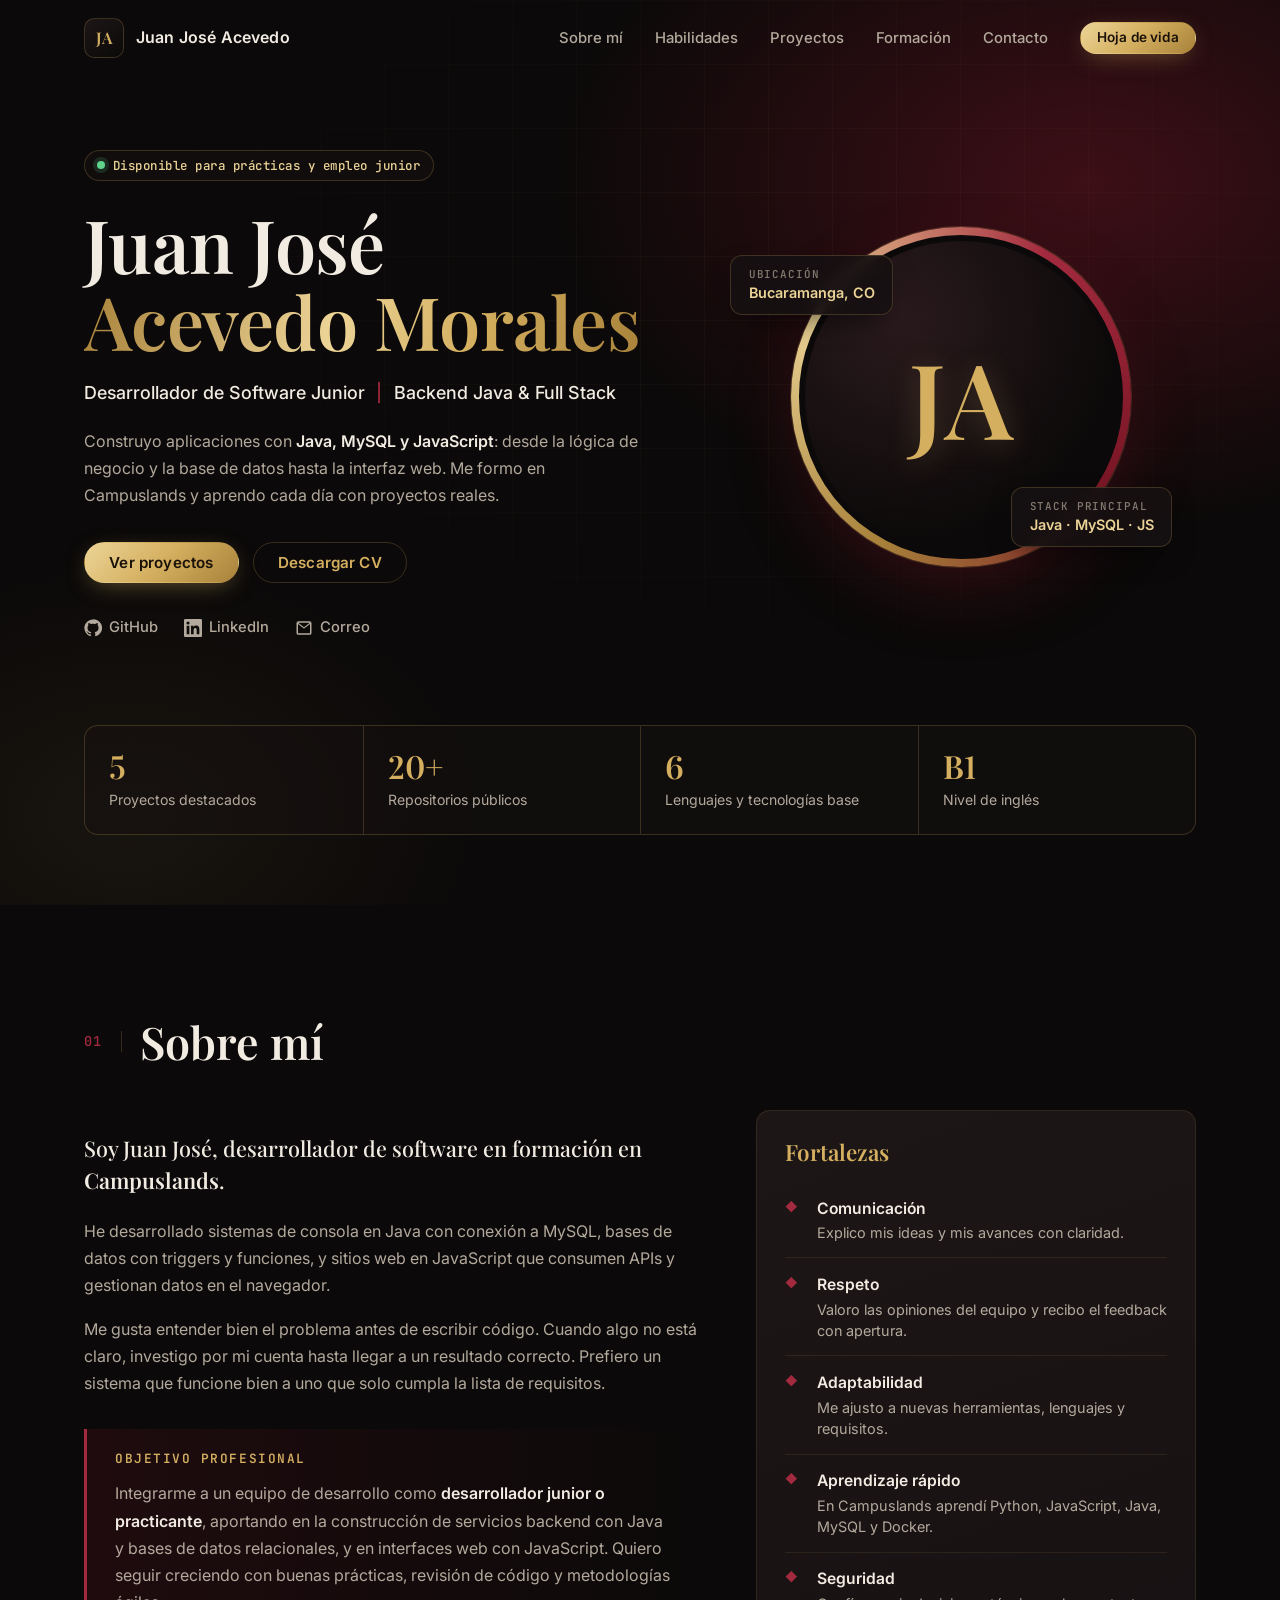
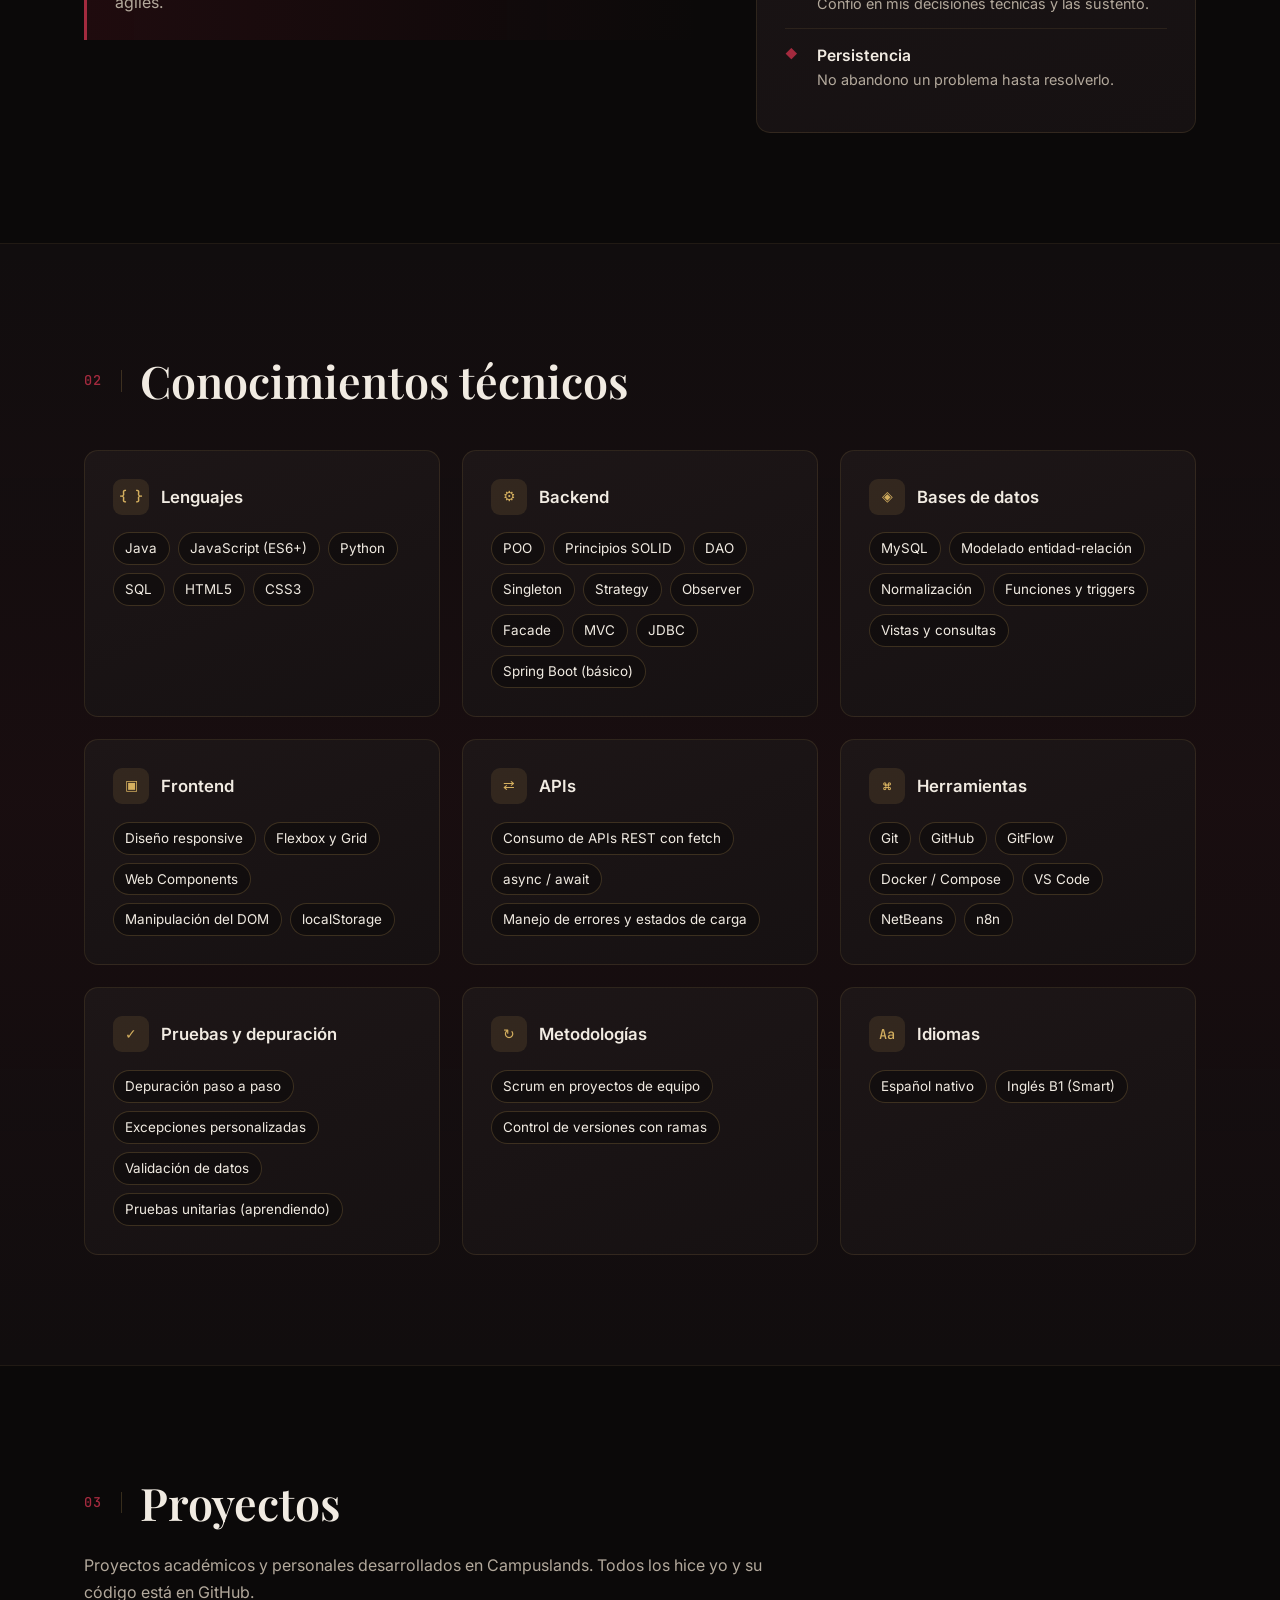
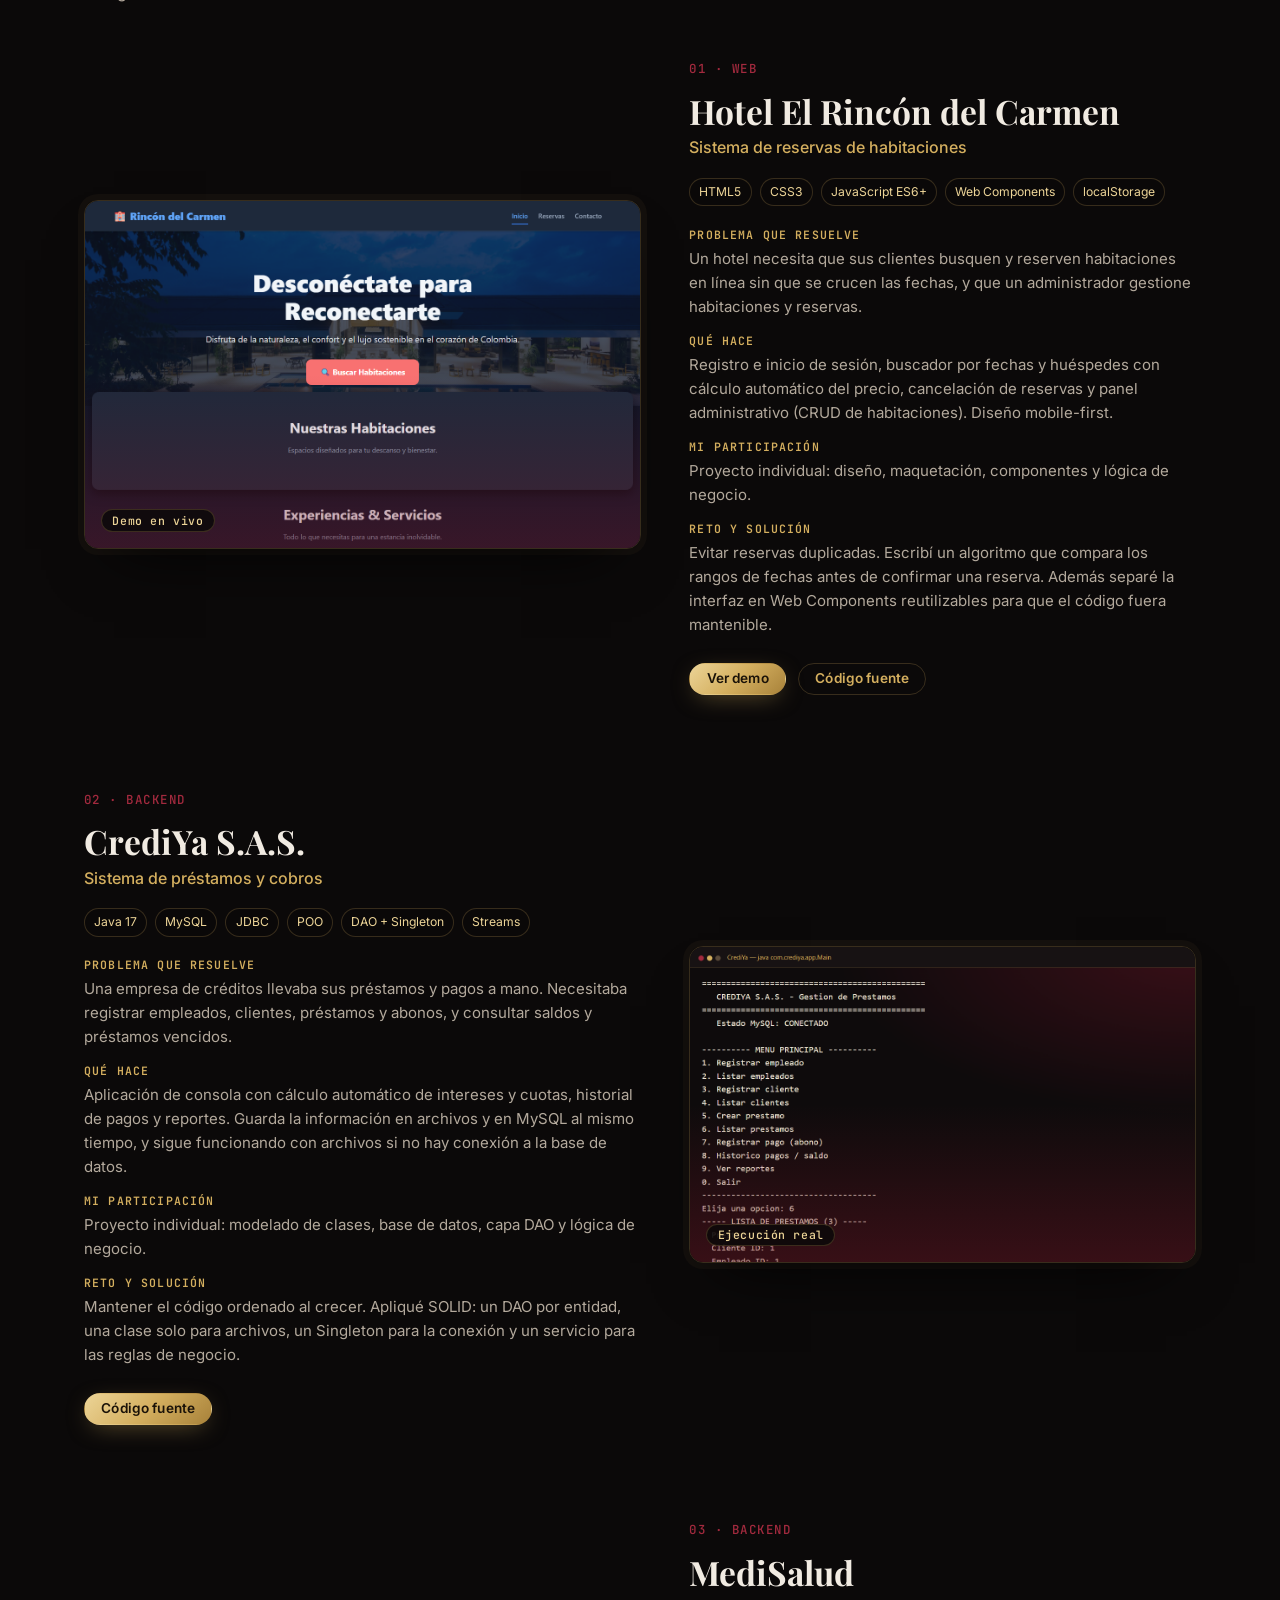
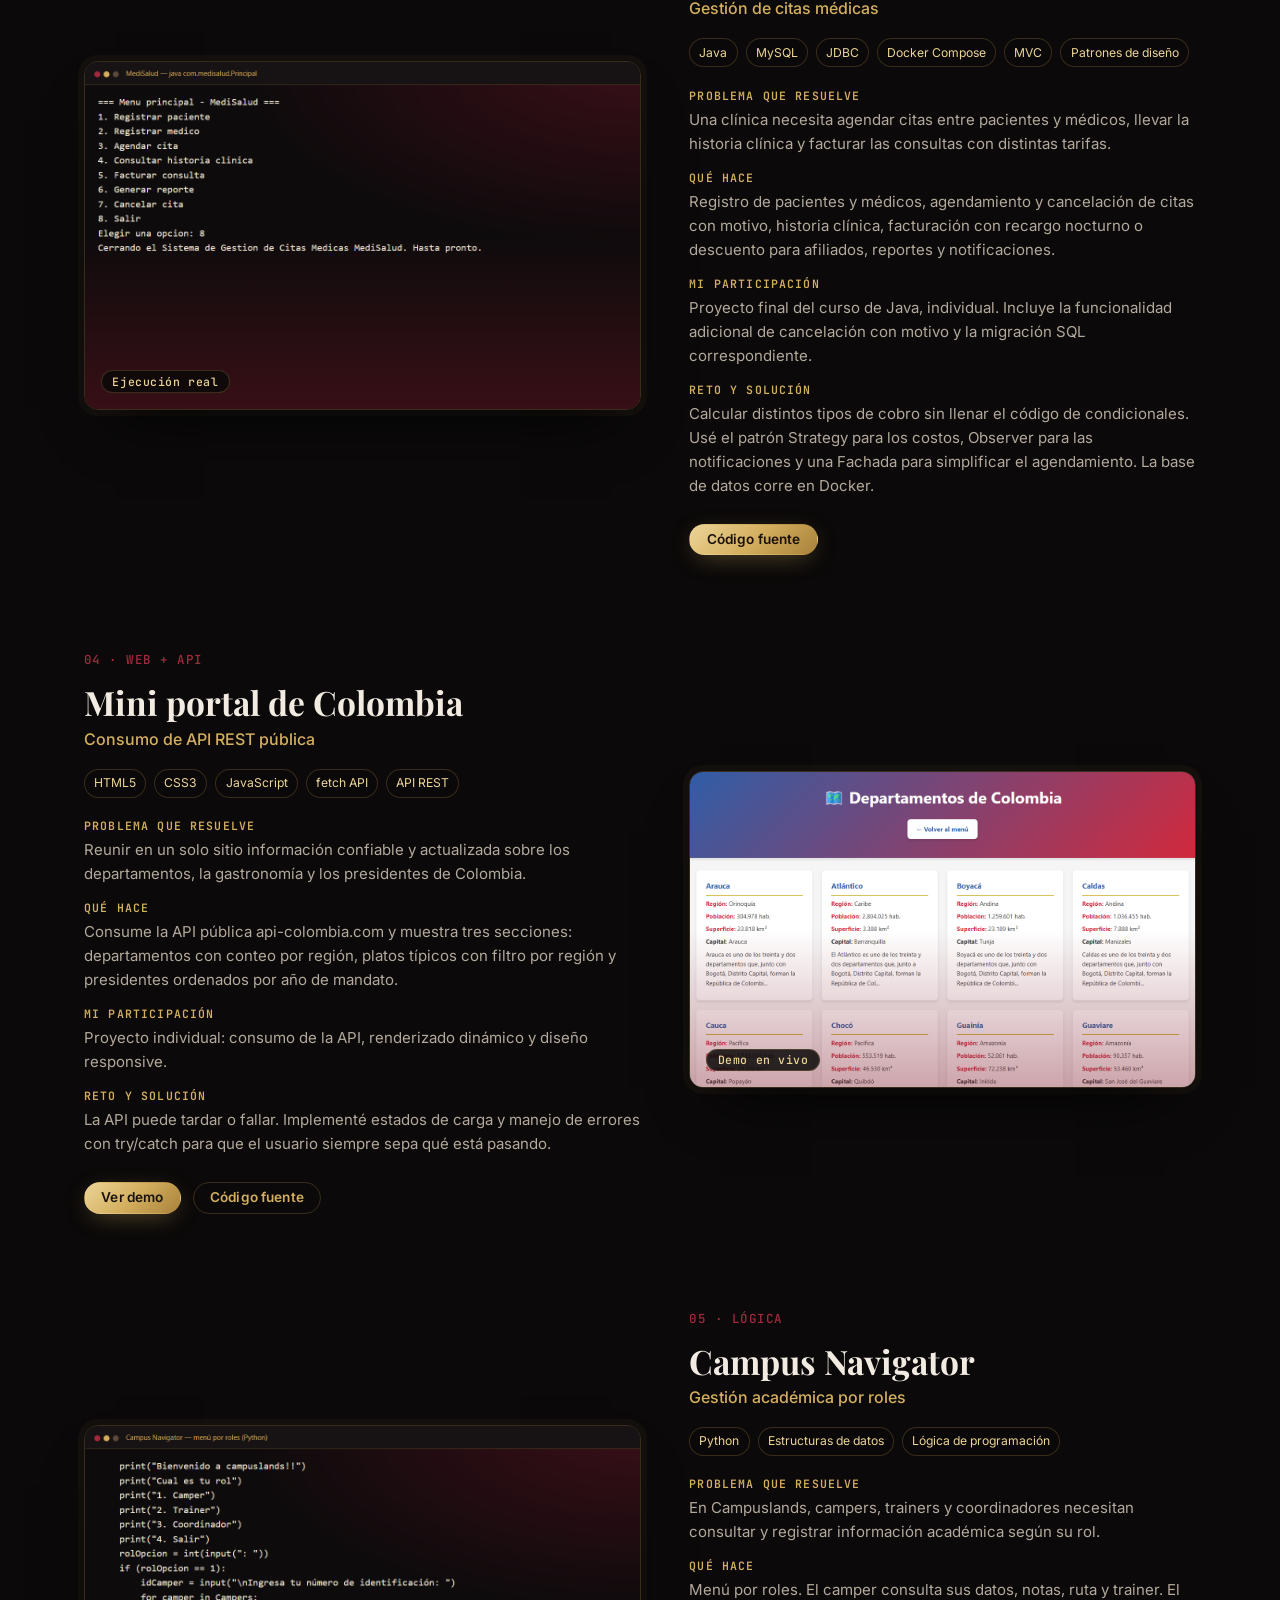
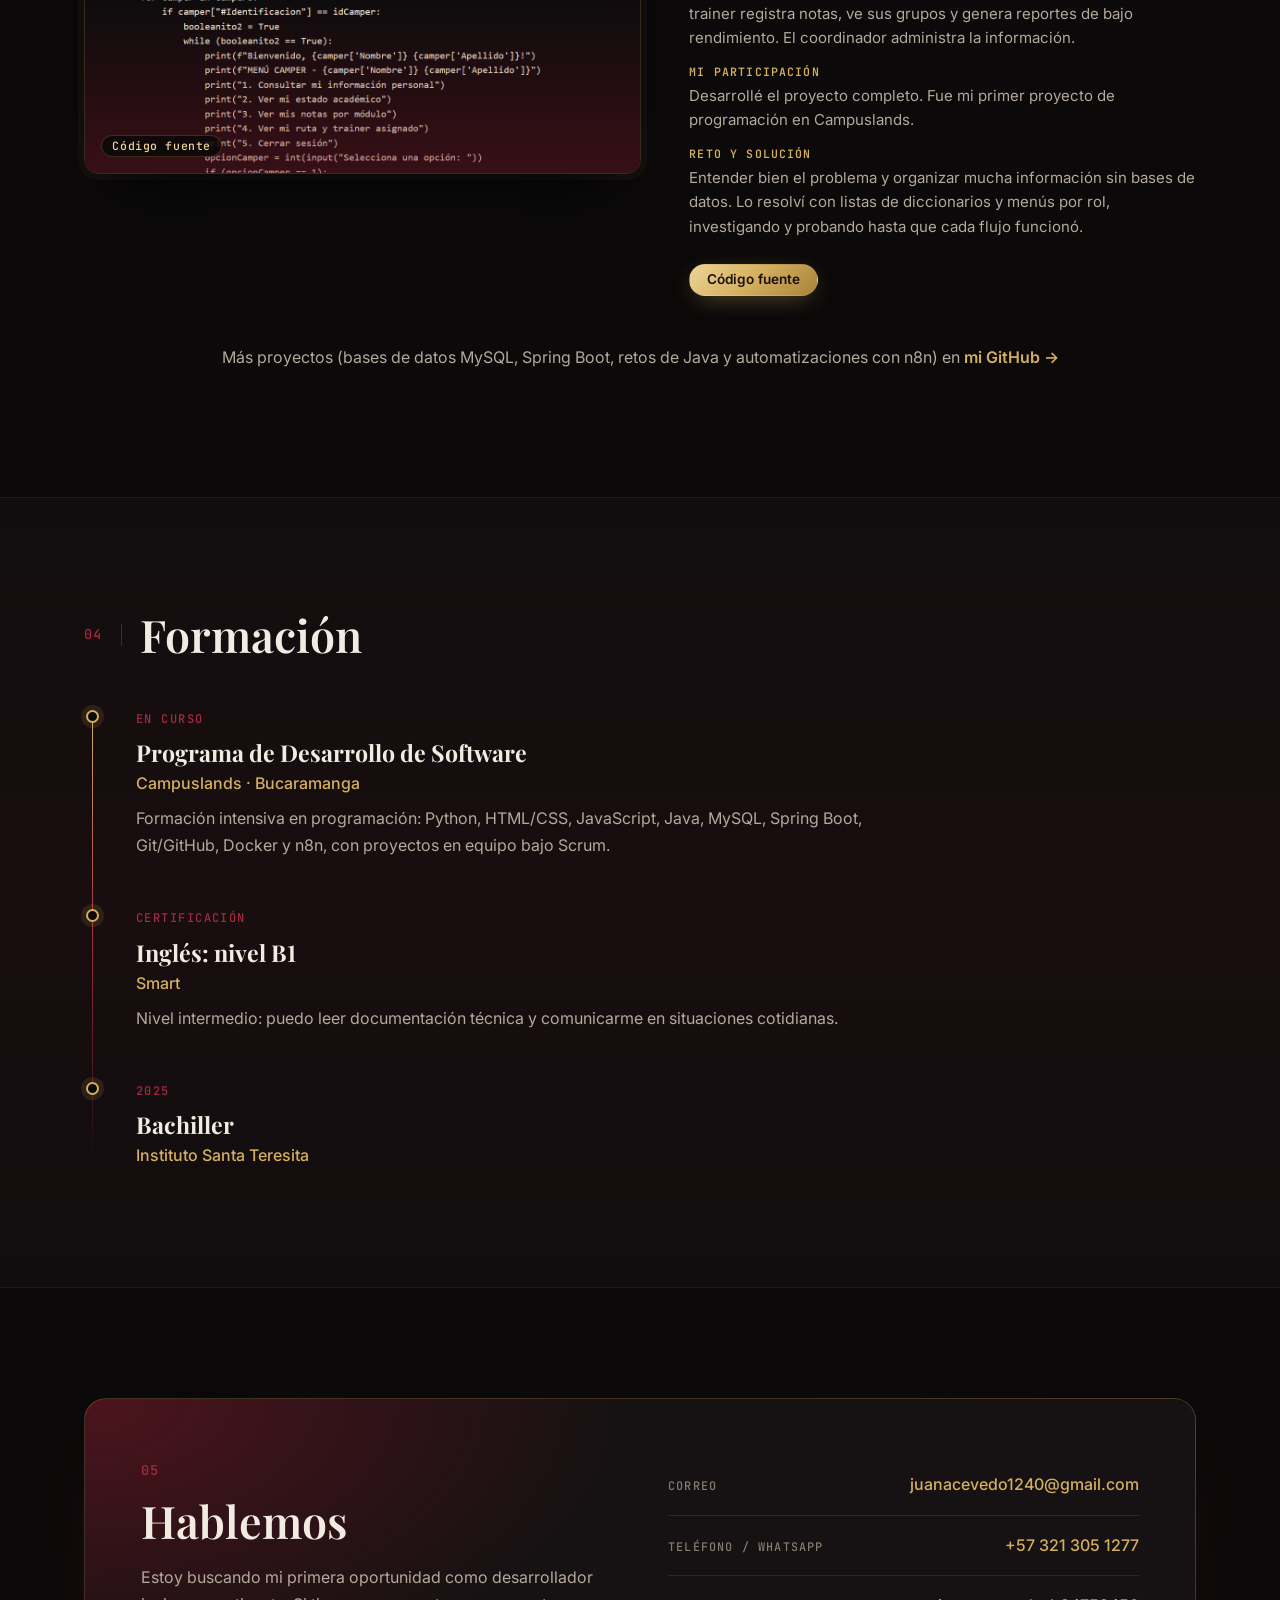
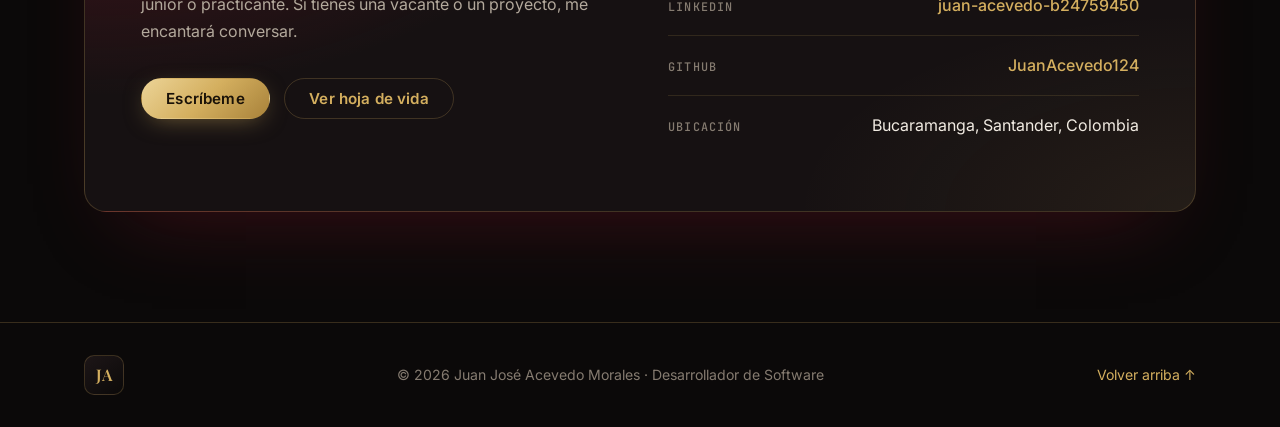
==== commit 4c9911d8: "Nuevo diseño: negro, dorado y rojo vino - Tipografía Playfair Display + Inter, hero con retrato y es" ====
--- a/index.html
+++ b/index.html
@@ -5,17 +5,26 @@
     <meta name="viewport" content="width=device-width, initial-scale=1.0">
     <meta name="description" content="Portafolio de Juan José Acevedo Morales, desarrollador de software junior con enfoque Backend Java y Full Stack. Bucaramanga, Colombia.">
     <meta name="author" content="Juan José Acevedo Morales">
+    <meta name="theme-color" content="#0b0909">
+    <meta property="og:title" content="Juan José Acevedo Morales | Desarrollador Backend Java · Full Stack">
+    <meta property="og:description" content="Proyectos en Java, MySQL y JavaScript. Hoja de vida y contacto.">
+    <meta property="og:image" content="https://juanacevedo124.github.io/Portafolio/img/proyectos/hotel.png">
     <title>Juan José Acevedo Morales | Desarrollador Backend Java · Full Stack</title>
+    <link rel="icon" href="data:image/svg+xml,%3Csvg xmlns='http://www.w3.org/2000/svg' viewBox='0 0 64 64'%3E%3Crect width='64' height='64' rx='14' fill='%230b0909'/%3E%3Ctext x='50%25' y='56%25' text-anchor='middle' dominant-baseline='middle' font-family='Georgia,serif' font-size='30' fill='%23d4af5f'%3EJA%3C/text%3E%3C/svg%3E">
     <link rel="preconnect" href="https://fonts.googleapis.com">
     <link rel="preconnect" href="https://fonts.gstatic.com" crossorigin>
-    <link href="https://fonts.googleapis.com/css2?family=Inter:wght@400;500;600;700&display=swap" rel="stylesheet">
+    <link href="https://fonts.googleapis.com/css2?family=Playfair+Display:wght@500;600;700&family=Inter:wght@400;500;600;700&family=JetBrains+Mono:wght@400;500&display=swap" rel="stylesheet">
     <link rel="stylesheet" href="css/styles.css">
 </head>
 <body>
-
-    <header class="header">
+    <div class="progress" aria-hidden="true"><span id="progress"></span></div>
+
+    <header class="header" id="header">
         <nav class="nav container" aria-label="Navegación principal">
-            <a href="#inicio" class="nav__logo">Juan José Acevedo</a>
+            <a href="#inicio" class="nav__logo" aria-label="Inicio">
+                <span class="nav__mono">JA</span>
+                <span class="nav__name">Juan José Acevedo</span>
+            </a>
             <button class="nav__toggle" aria-label="Abrir menú" aria-expanded="false" aria-controls="menu">
                 <span></span><span></span><span></span>
             </button>
@@ -25,50 +34,94 @@
                 <li><a href="#proyectos">Proyectos</a></li>
                 <li><a href="#formacion">Formación</a></li>
                 <li><a href="#contacto">Contacto</a></li>
-                <li><a href="cv.html" class="btn btn--small">Hoja de vida</a></li>
+                <li><a href="cv.html" class="btn btn--gold btn--small">Hoja de vida</a></li>
             </ul>
         </nav>
     </header>
 
     <main>
-        <!-- INICIO -->
+        <!-- ================= INICIO ================= -->
         <section id="inicio" class="hero">
+            <div class="hero__bg" aria-hidden="true"></div>
             <div class="container hero__inner">
                 <div class="hero__text">
-                    <p class="hero__kicker">Bucaramanga, Santander · Colombia</p>
-                    <h1>Juan José Acevedo Morales</h1>
-                    <p class="hero__role">Desarrollador de Software Junior · Backend Java &amp; Full Stack</p>
+                    <p class="eyebrow"><span class="dot"></span> Disponible para prácticas y empleo junior</p>
+                    <h1 class="hero__title">
+                        Juan José<br>
+                        <span class="gold-text">Acevedo Morales</span>
+                    </h1>
+                    <p class="hero__role">Desarrollador de Software Junior <span class="sep">|</span> Backend Java &amp; Full Stack</p>
                     <p class="hero__desc">
                         Construyo aplicaciones con <strong>Java, MySQL y JavaScript</strong>: desde la lógica de negocio
                         y la base de datos hasta la interfaz web. Me formo en Campuslands y aprendo cada día
                         con proyectos reales.
                     </p>
                     <div class="hero__cta">
-                        <a href="#proyectos" class="btn">Ver proyectos</a>
-                        <a href="cv.html" class="btn btn--outline">Hoja de vida</a>
-                    </div>
-                    <ul class="hero__social">
-                        <li><a href="https://github.com/JuanAcevedo124" target="_blank" rel="noopener">GitHub</a></li>
-                        <li><a href="https://www.linkedin.com/in/juan-acevedo-b24759450/" target="_blank" rel="noopener">LinkedIn</a></li>
-                        <li><a href="mailto:juanacevedo1240@gmail.com">Correo</a></li>
+                        <a href="#proyectos" class="btn btn--gold">Ver proyectos</a>
+                        <a href="cv/Juan-Jose-Acevedo-Morales-CV.pdf" class="btn btn--outline" download>Descargar CV</a>
+                    </div>
+                    <ul class="hero__social" aria-label="Redes">
+                        <li>
+                            <a href="https://github.com/JuanAcevedo124" target="_blank" rel="noopener" aria-label="GitHub">
+                                <svg viewBox="0 0 24 24" aria-hidden="true"><path d="M12 .5a11.5 11.5 0 0 0-3.64 22.41c.58.1.79-.25.79-.56v-2c-3.2.7-3.88-1.37-3.88-1.37-.53-1.33-1.28-1.69-1.28-1.69-1.05-.71.08-.7.08-.7 1.16.08 1.77 1.19 1.77 1.19 1.03 1.77 2.7 1.26 3.36.96.1-.75.4-1.26.73-1.55-2.55-.29-5.24-1.28-5.24-5.68 0-1.26.45-2.28 1.19-3.09-.12-.29-.52-1.46.11-3.04 0 0 .97-.31 3.17 1.18a11 11 0 0 1 5.77 0c2.2-1.49 3.17-1.18 3.17-1.18.63 1.58.23 2.75.11 3.04.74.81 1.19 1.83 1.19 3.09 0 4.41-2.69 5.38-5.25 5.67.41.36.78 1.06.78 2.14v3.17c0 .31.21.67.8.56A11.5 11.5 0 0 0 12 .5Z"/></svg>
+                                GitHub
+                            </a>
+                        </li>
+                        <li>
+                            <a href="https://www.linkedin.com/in/juan-acevedo-b24759450/" target="_blank" rel="noopener" aria-label="LinkedIn">
+                                <svg viewBox="0 0 24 24" aria-hidden="true"><path d="M20.45 20.45h-3.55v-5.57c0-1.33-.03-3.04-1.85-3.04-1.86 0-2.14 1.45-2.14 2.94v5.67H9.36V9h3.41v1.56h.05a3.74 3.74 0 0 1 3.37-1.85c3.6 0 4.27 2.37 4.27 5.46v6.28ZM5.34 7.43a2.06 2.06 0 1 1 0-4.12 2.06 2.06 0 0 1 0 4.12ZM7.12 20.45H3.56V9h3.56v11.45ZM22.22 0H1.77C.79 0 0 .77 0 1.73v20.54C0 23.23.79 24 1.77 24h20.45c.98 0 1.78-.77 1.78-1.73V1.73C24 .77 23.2 0 22.22 0Z"/></svg>
+                                LinkedIn
+                            </a>
+                        </li>
+                        <li>
+                            <a href="mailto:juanacevedo1240@gmail.com" aria-label="Correo">
+                                <svg viewBox="0 0 24 24" aria-hidden="true"><path d="M2 5.5A2.5 2.5 0 0 1 4.5 3h15A2.5 2.5 0 0 1 22 5.5v13a2.5 2.5 0 0 1-2.5 2.5h-15A2.5 2.5 0 0 1 2 18.5v-13Zm2.3-.5 7.7 6.16L19.7 5H4.3ZM20 6.58l-7.38 5.9a1 1 0 0 1-1.24 0L4 6.58V18.5c0 .28.22.5.5.5h15a.5.5 0 0 0 .5-.5V6.58Z"/></svg>
+                                Correo
+                            </a>
+                        </li>
                     </ul>
                 </div>
-                <div class="hero__photo">
-                    <!-- FOTO: guarda tu foto como img/foto.jpg, borra el <span> y quita el comentario del <img>. -->
-                    <!-- <img src="img/foto.jpg" alt="Fotografía de Juan José Acevedo Morales" width="260" height="260"> -->
-                    <span class="avatar" aria-hidden="true">JA</span>
+
+                <div class="hero__visual">
+                    <div class="portrait">
+                        <!-- FOTO: guarda tu foto como img/foto.jpg, borra el <span class="portrait__mono"> y quita el comentario del <img>. -->
+                        <!-- <img src="img/foto.jpg" alt="Fotografía de Juan José Acevedo Morales" width="320" height="320"> -->
+                        <span class="portrait__mono" aria-hidden="true">JA</span>
+                    </div>
+                    <div class="hero__badge hero__badge--top">
+                        <small>Ubicación</small>
+                        <strong>Bucaramanga, CO</strong>
+                    </div>
+                    <div class="hero__badge hero__badge--bottom">
+                        <small>Stack principal</small>
+                        <strong>Java · MySQL · JS</strong>
+                    </div>
                 </div>
             </div>
-        </section>
-
-        <!-- SOBRE MÍ -->
+
+            <div class="container">
+                <dl class="stats">
+                    <div><dt>5</dt><dd>Proyectos destacados</dd></div>
+                    <div><dt>20+</dt><dd>Repositorios públicos</dd></div>
+                    <div><dt>6</dt><dd>Lenguajes y tecnologías base</dd></div>
+                    <div><dt>B1</dt><dd>Nivel de inglés</dd></div>
+                </dl>
+            </div>
+        </section>
+
+        <!-- ================= SOBRE MÍ ================= -->
         <section id="sobre-mi" class="section">
             <div class="container">
-                <h2 class="section__title">Sobre mí</h2>
+                <header class="section__head reveal">
+                    <span class="section__num">01</span>
+                    <h2 class="section__title">Sobre mí</h2>
+                </header>
                 <div class="about">
-                    <div class="about__text">
+                    <div class="about__text reveal">
+                        <p class="lead">
+                            Soy Juan José, desarrollador de software en formación en <strong>Campuslands</strong>.
+                        </p>
                         <p>
-                            Soy Juan José, desarrollador de software en formación en <strong>Campuslands</strong>.
                             He desarrollado sistemas de consola en Java con conexión a MySQL, bases de datos con
                             triggers y funciones, y sitios web en JavaScript que consumen APIs y gestionan datos
                             en el navegador.
@@ -78,237 +131,286 @@
                             claro, investigo por mi cuenta hasta llegar a un resultado correcto. Prefiero un sistema
                             que funcione bien a uno que solo cumpla la lista de requisitos.
                         </p>
-                        <h3>Objetivo profesional</h3>
-                        <p>
-                            Integrarme a un equipo de desarrollo como <strong>desarrollador junior o practicante</strong>,
-                            aportando en la construcción de servicios backend con Java y bases de datos relacionales,
-                            y en interfaces web con JavaScript. Quiero seguir creciendo con buenas prácticas,
-                            revisión de código y metodologías ágiles.
-                        </p>
-                    </div>
-                    <aside class="card">
+                        <div class="objective">
+                            <h3>Objetivo profesional</h3>
+                            <p>
+                                Integrarme a un equipo de desarrollo como <strong>desarrollador junior o practicante</strong>,
+                                aportando en la construcción de servicios backend con Java y bases de datos relacionales,
+                                y en interfaces web con JavaScript. Quiero seguir creciendo con buenas prácticas,
+                                revisión de código y metodologías ágiles.
+                            </p>
+                        </div>
+                    </div>
+                    <aside class="card strengths reveal">
                         <h3>Fortalezas</h3>
-                        <ul class="list-check">
-                            <li><strong>Comunicación:</strong> explico mis ideas y mis avances con claridad.</li>
-                            <li><strong>Respeto:</strong> valoro las opiniones del equipo y recibo el feedback con apertura.</li>
-                            <li><strong>Adaptabilidad:</strong> me ajusto a nuevas herramientas, lenguajes y requisitos.</li>
-                            <li><strong>Aprendizaje rápido:</strong> en Campuslands aprendí Python, JavaScript, Java, MySQL y Docker.</li>
-                            <li><strong>Seguridad:</strong> confío en mis decisiones técnicas y las sustento.</li>
-                            <li><strong>Persistencia:</strong> no abandono un problema hasta resolverlo.</li>
+                        <ul>
+                            <li><strong>Comunicación</strong><span>Explico mis ideas y mis avances con claridad.</span></li>
+                            <li><strong>Respeto</strong><span>Valoro las opiniones del equipo y recibo el feedback con apertura.</span></li>
+                            <li><strong>Adaptabilidad</strong><span>Me ajusto a nuevas herramientas, lenguajes y requisitos.</span></li>
+                            <li><strong>Aprendizaje rápido</strong><span>En Campuslands aprendí Python, JavaScript, Java, MySQL y Docker.</span></li>
+                            <li><strong>Seguridad</strong><span>Confío en mis decisiones técnicas y las sustento.</span></li>
+                            <li><strong>Persistencia</strong><span>No abandono un problema hasta resolverlo.</span></li>
                         </ul>
                     </aside>
                 </div>
             </div>
         </section>
 
-        <!-- HABILIDADES -->
+        <!-- ================= HABILIDADES ================= -->
         <section id="habilidades" class="section section--alt">
             <div class="container">
-                <h2 class="section__title">Conocimientos técnicos</h2>
+                <header class="section__head reveal">
+                    <span class="section__num">02</span>
+                    <h2 class="section__title">Conocimientos técnicos</h2>
+                </header>
                 <div class="skills">
-                    <div class="card">
-                        <h3>Lenguajes</h3>
+                    <div class="card skill reveal">
+                        <h3><span class="skill__icon">{ }</span> Lenguajes</h3>
                         <ul class="tags"><li>Java</li><li>JavaScript (ES6+)</li><li>Python</li><li>SQL</li><li>HTML5</li><li>CSS3</li></ul>
                     </div>
-                    <div class="card">
-                        <h3>Backend</h3>
-                        <ul class="tags"><li>POO</li><li>Principios SOLID</li><li>Patrones DAO, Singleton, Strategy, Observer, Facade</li><li>Arquitectura MVC</li><li>JDBC</li><li>Spring Boot (básico)</li></ul>
-                    </div>
-                    <div class="card">
-                        <h3>Bases de datos</h3>
+                    <div class="card skill reveal">
+                        <h3><span class="skill__icon">⚙</span> Backend</h3>
+                        <ul class="tags"><li>POO</li><li>Principios SOLID</li><li>DAO</li><li>Singleton</li><li>Strategy</li><li>Observer</li><li>Facade</li><li>MVC</li><li>JDBC</li><li>Spring Boot (básico)</li></ul>
+                    </div>
+                    <div class="card skill reveal">
+                        <h3><span class="skill__icon">◈</span> Bases de datos</h3>
                         <ul class="tags"><li>MySQL</li><li>Modelado entidad-relación</li><li>Normalización</li><li>Funciones y triggers</li><li>Vistas y consultas</li></ul>
                     </div>
-                    <div class="card">
-                        <h3>Frontend</h3>
+                    <div class="card skill reveal">
+                        <h3><span class="skill__icon">▣</span> Frontend</h3>
                         <ul class="tags"><li>Diseño responsive</li><li>Flexbox y Grid</li><li>Web Components</li><li>Manipulación del DOM</li><li>localStorage</li></ul>
                     </div>
-                    <div class="card">
-                        <h3>APIs</h3>
+                    <div class="card skill reveal">
+                        <h3><span class="skill__icon">⇄</span> APIs</h3>
                         <ul class="tags"><li>Consumo de APIs REST con fetch</li><li>async / await</li><li>Manejo de errores y estados de carga</li></ul>
                     </div>
-                    <div class="card">
-                        <h3>Herramientas</h3>
-                        <ul class="tags"><li>Git</li><li>GitHub</li><li>GitFlow</li><li>Docker / Docker Compose</li><li>VS Code</li><li>NetBeans</li><li>n8n</li></ul>
-                    </div>
-                    <div class="card">
-                        <h3>Pruebas y depuración</h3>
+                    <div class="card skill reveal">
+                        <h3><span class="skill__icon">⌘</span> Herramientas</h3>
+                        <ul class="tags"><li>Git</li><li>GitHub</li><li>GitFlow</li><li>Docker / Compose</li><li>VS Code</li><li>NetBeans</li><li>n8n</li></ul>
+                    </div>
+                    <div class="card skill reveal">
+                        <h3><span class="skill__icon">✓</span> Pruebas y depuración</h3>
                         <ul class="tags"><li>Depuración paso a paso</li><li>Excepciones personalizadas</li><li>Validación de datos</li><li>Pruebas unitarias (aprendiendo)</li></ul>
                     </div>
-                    <div class="card">
-                        <h3>Metodologías</h3>
+                    <div class="card skill reveal">
+                        <h3><span class="skill__icon">↻</span> Metodologías</h3>
                         <ul class="tags"><li>Scrum en proyectos de equipo</li><li>Control de versiones con ramas</li></ul>
                     </div>
-                    <div class="card">
-                        <h3>Idiomas</h3>
+                    <div class="card skill reveal">
+                        <h3><span class="skill__icon">Aa</span> Idiomas</h3>
                         <ul class="tags"><li>Español nativo</li><li>Inglés B1 (Smart)</li></ul>
                     </div>
                 </div>
             </div>
         </section>
 
-        <!-- PROYECTOS -->
+        <!-- ================= PROYECTOS ================= -->
         <section id="proyectos" class="section">
             <div class="container">
-                <h2 class="section__title">Proyectos</h2>
-                <p class="section__sub">Proyectos académicos y personales desarrollados en Campuslands. Todos los hice yo y su código está en GitHub.</p>
-
-                <article class="project">
-                    <img src="img/proyectos/hotel.png" alt="Página de inicio del sistema de reservas Hotel El Rincón del Carmen" loading="lazy" width="1280" height="800">
+                <header class="section__head reveal">
+                    <span class="section__num">03</span>
+                    <h2 class="section__title">Proyectos</h2>
+                </header>
+                <p class="section__sub reveal">Proyectos académicos y personales desarrollados en Campuslands. Todos los hice yo y su código está en GitHub.</p>
+
+                <article class="project reveal">
+                    <a class="project__media" href="https://juanacevedo124.github.io/Proyecto-Javascript/" target="_blank" rel="noopener" aria-label="Abrir demo del Hotel El Rincón del Carmen">
+                        <img src="img/proyectos/hotel.png" alt="Página de inicio del sistema de reservas Hotel El Rincón del Carmen" loading="lazy" width="1280" height="800">
+                        <span class="project__badge">Demo en vivo</span>
+                    </a>
                     <div class="project__body">
-                        <h3>Hotel El Rincón del Carmen: sistema de reservas</h3>
+                        <span class="project__index">01 · Web</span>
+                        <h3>Hotel El Rincón del Carmen</h3>
+                        <p class="project__tagline">Sistema de reservas de habitaciones</p>
                         <ul class="tags tags--small"><li>HTML5</li><li>CSS3</li><li>JavaScript ES6+</li><li>Web Components</li><li>localStorage</li></ul>
                         <dl class="project__info">
-                            <dt>Problema que resuelve</dt>
-                            <dd>Un hotel necesita que sus clientes busquen y reserven habitaciones en línea sin que se crucen las fechas, y que un administrador gestione habitaciones y reservas.</dd>
-                            <dt>Qué hace</dt>
-                            <dd>Registro e inicio de sesión, buscador por fechas y huéspedes con cálculo automático del precio, cancelación de reservas y panel administrativo (CRUD de habitaciones). Diseño mobile-first.</dd>
-                            <dt>Mi participación</dt>
-                            <dd>Proyecto individual: diseño, maquetación, componentes y lógica de negocio.</dd>
-                            <dt>Reto y solución</dt>
-                            <dd>Evitar reservas duplicadas. Escribí un algoritmo que compara los rangos de fechas antes de confirmar una reserva. Además separé la interfaz en Web Components reutilizables para que el código fuera mantenible.</dd>
+                            <div><dt>Problema que resuelve</dt>
+                            <dd>Un hotel necesita que sus clientes busquen y reserven habitaciones en línea sin que se crucen las fechas, y que un administrador gestione habitaciones y reservas.</dd></div>
+                            <div><dt>Qué hace</dt>
+                            <dd>Registro e inicio de sesión, buscador por fechas y huéspedes con cálculo automático del precio, cancelación de reservas y panel administrativo (CRUD de habitaciones). Diseño mobile-first.</dd></div>
+                            <div><dt>Mi participación</dt>
+                            <dd>Proyecto individual: diseño, maquetación, componentes y lógica de negocio.</dd></div>
+                            <div><dt>Reto y solución</dt>
+                            <dd>Evitar reservas duplicadas. Escribí un algoritmo que compara los rangos de fechas antes de confirmar una reserva. Además separé la interfaz en Web Components reutilizables para que el código fuera mantenible.</dd></div>
                         </dl>
                         <div class="project__links">
-                            <a href="https://github.com/JuanAcevedo124/Proyecto-Javascript" class="btn btn--small" target="_blank" rel="noopener">Código fuente</a>
-                            <a href="https://juanacevedo124.github.io/Proyecto-Javascript/" class="btn btn--small btn--outline" target="_blank" rel="noopener">Ver demo</a>
+                            <a href="https://juanacevedo124.github.io/Proyecto-Javascript/" class="btn btn--gold btn--small" target="_blank" rel="noopener">Ver demo</a>
+                            <a href="https://github.com/JuanAcevedo124/Proyecto-Javascript" class="btn btn--outline btn--small" target="_blank" rel="noopener">Código fuente</a>
                         </div>
                     </div>
                 </article>
 
-                <article class="project">
-                    <img src="img/proyectos/crediya.png" alt="Consola del sistema CrediYa mostrando el menú principal y la lista de préstamos" loading="lazy" width="1280" height="800">
+                <article class="project project--reverse reveal">
+                    <a class="project__media" href="https://github.com/JuanAcevedo124/CrediYa" target="_blank" rel="noopener" aria-label="Ver código de CrediYa">
+                        <img src="img/proyectos/crediya.png" alt="Consola del sistema CrediYa mostrando el menú principal y la lista de préstamos" loading="lazy" width="1280" height="800">
+                        <span class="project__badge">Ejecución real</span>
+                    </a>
                     <div class="project__body">
-                        <h3>CrediYa S.A.S.: sistema de préstamos y cobros</h3>
+                        <span class="project__index">02 · Backend</span>
+                        <h3>CrediYa S.A.S.</h3>
+                        <p class="project__tagline">Sistema de préstamos y cobros</p>
                         <ul class="tags tags--small"><li>Java 17</li><li>MySQL</li><li>JDBC</li><li>POO</li><li>DAO + Singleton</li><li>Streams</li></ul>
                         <dl class="project__info">
-                            <dt>Problema que resuelve</dt>
-                            <dd>Una empresa de créditos llevaba sus préstamos y pagos a mano. Necesitaba registrar empleados, clientes, préstamos y abonos, y consultar saldos y préstamos vencidos.</dd>
-                            <dt>Qué hace</dt>
-                            <dd>Aplicación de consola con cálculo automático de intereses y cuotas, historial de pagos y reportes. Guarda la información en archivos y en MySQL al mismo tiempo, y sigue funcionando con archivos si no hay conexión a la base de datos.</dd>
-                            <dt>Mi participación</dt>
-                            <dd>Proyecto individual: modelado de clases, base de datos, capa DAO y lógica de negocio.</dd>
-                            <dt>Reto y solución</dt>
-                            <dd>Mantener el código ordenado al crecer. Apliqué SOLID: un DAO por entidad, una clase solo para archivos, un Singleton para la conexión y un servicio para las reglas de negocio.</dd>
+                            <div><dt>Problema que resuelve</dt>
+                            <dd>Una empresa de créditos llevaba sus préstamos y pagos a mano. Necesitaba registrar empleados, clientes, préstamos y abonos, y consultar saldos y préstamos vencidos.</dd></div>
+                            <div><dt>Qué hace</dt>
+                            <dd>Aplicación de consola con cálculo automático de intereses y cuotas, historial de pagos y reportes. Guarda la información en archivos y en MySQL al mismo tiempo, y sigue funcionando con archivos si no hay conexión a la base de datos.</dd></div>
+                            <div><dt>Mi participación</dt>
+                            <dd>Proyecto individual: modelado de clases, base de datos, capa DAO y lógica de negocio.</dd></div>
+                            <div><dt>Reto y solución</dt>
+                            <dd>Mantener el código ordenado al crecer. Apliqué SOLID: un DAO por entidad, una clase solo para archivos, un Singleton para la conexión y un servicio para las reglas de negocio.</dd></div>
                         </dl>
                         <div class="project__links">
-                            <a href="https://github.com/JuanAcevedo124/CrediYa" class="btn btn--small" target="_blank" rel="noopener">Código fuente</a>
+                            <a href="https://github.com/JuanAcevedo124/CrediYa" class="btn btn--gold btn--small" target="_blank" rel="noopener">Código fuente</a>
                         </div>
                     </div>
                 </article>
 
-                <article class="project">
-                    <img src="img/proyectos/medisalud.png" alt="Consola del sistema MediSalud mostrando el menú principal" loading="lazy" width="1280" height="800">
+                <article class="project reveal">
+                    <a class="project__media" href="https://github.com/JuanAcevedo124/Gestion-de-citas-" target="_blank" rel="noopener" aria-label="Ver código de MediSalud">
+                        <img src="img/proyectos/medisalud.png" alt="Consola del sistema MediSalud mostrando el menú principal" loading="lazy" width="1280" height="800">
+                        <span class="project__badge">Ejecución real</span>
+                    </a>
                     <div class="project__body">
-                        <h3>MediSalud: gestión de citas médicas</h3>
+                        <span class="project__index">03 · Backend</span>
+                        <h3>MediSalud</h3>
+                        <p class="project__tagline">Gestión de citas médicas</p>
                         <ul class="tags tags--small"><li>Java</li><li>MySQL</li><li>JDBC</li><li>Docker Compose</li><li>MVC</li><li>Patrones de diseño</li></ul>
                         <dl class="project__info">
-                            <dt>Problema que resuelve</dt>
-                            <dd>Una clínica necesita agendar citas entre pacientes y médicos, llevar la historia clínica y facturar las consultas con distintas tarifas.</dd>
-                            <dt>Qué hace</dt>
-                            <dd>Registro de pacientes y médicos, agendamiento y cancelación de citas con motivo, historia clínica, facturación con recargo nocturno o descuento para afiliados, reportes y notificaciones.</dd>
-                            <dt>Mi participación</dt>
-                            <dd>Proyecto final del curso de Java, individual. Incluye la funcionalidad adicional de cancelación con motivo y la migración SQL correspondiente.</dd>
-                            <dt>Reto y solución</dt>
-                            <dd>Calcular distintos tipos de cobro sin llenar el código de condicionales. Usé el patrón Strategy para los costos, Observer para las notificaciones y una Fachada para simplificar el agendamiento. La base de datos corre en Docker.</dd>
+                            <div><dt>Problema que resuelve</dt>
+                            <dd>Una clínica necesita agendar citas entre pacientes y médicos, llevar la historia clínica y facturar las consultas con distintas tarifas.</dd></div>
+                            <div><dt>Qué hace</dt>
+                            <dd>Registro de pacientes y médicos, agendamiento y cancelación de citas con motivo, historia clínica, facturación con recargo nocturno o descuento para afiliados, reportes y notificaciones.</dd></div>
+                            <div><dt>Mi participación</dt>
+                            <dd>Proyecto final del curso de Java, individual. Incluye la funcionalidad adicional de cancelación con motivo y la migración SQL correspondiente.</dd></div>
+                            <div><dt>Reto y solución</dt>
+                            <dd>Calcular distintos tipos de cobro sin llenar el código de condicionales. Usé el patrón Strategy para los costos, Observer para las notificaciones y una Fachada para simplificar el agendamiento. La base de datos corre en Docker.</dd></div>
                         </dl>
                         <div class="project__links">
-                            <a href="https://github.com/JuanAcevedo124/Gestion-de-citas-" class="btn btn--small" target="_blank" rel="noopener">Código fuente</a>
+                            <a href="https://github.com/JuanAcevedo124/Gestion-de-citas-" class="btn btn--gold btn--small" target="_blank" rel="noopener">Código fuente</a>
                         </div>
                     </div>
                 </article>
 
-                <article class="project">
-                    <img src="img/proyectos/colombia-deptos.png" alt="Sección de departamentos del portal de Colombia con datos de la API" loading="lazy" width="1280" height="800">
+                <article class="project project--reverse reveal">
+                    <a class="project__media" href="https://juanacevedo124.github.io/Juan-Acevedo-API-COLOMBIA/" target="_blank" rel="noopener" aria-label="Abrir demo del portal de Colombia">
+                        <img src="img/proyectos/colombia-deptos.png" alt="Sección de departamentos del portal de Colombia con datos de la API" loading="lazy" width="1280" height="800">
+                        <span class="project__badge">Demo en vivo</span>
+                    </a>
                     <div class="project__body">
-                        <h3>Mini portal de Colombia con API</h3>
+                        <span class="project__index">04 · Web + API</span>
+                        <h3>Mini portal de Colombia</h3>
+                        <p class="project__tagline">Consumo de API REST pública</p>
                         <ul class="tags tags--small"><li>HTML5</li><li>CSS3</li><li>JavaScript</li><li>fetch API</li><li>API REST</li></ul>
                         <dl class="project__info">
-                            <dt>Problema que resuelve</dt>
-                            <dd>Reunir en un solo sitio información confiable y actualizada sobre los departamentos, la gastronomía y los presidentes de Colombia.</dd>
-                            <dt>Qué hace</dt>
-                            <dd>Consume la API pública api-colombia.com y muestra tres secciones: departamentos con conteo por región, platos típicos con filtro por región y presidentes ordenados por año de mandato.</dd>
-                            <dt>Mi participación</dt>
-                            <dd>Proyecto individual: consumo de la API, renderizado dinámico y diseño responsive.</dd>
-                            <dt>Reto y solución</dt>
-                            <dd>La API puede tardar o fallar. Implementé estados de carga y manejo de errores con try/catch para que el usuario siempre sepa qué está pasando.</dd>
+                            <div><dt>Problema que resuelve</dt>
+                            <dd>Reunir en un solo sitio información confiable y actualizada sobre los departamentos, la gastronomía y los presidentes de Colombia.</dd></div>
+                            <div><dt>Qué hace</dt>
+                            <dd>Consume la API pública api-colombia.com y muestra tres secciones: departamentos con conteo por región, platos típicos con filtro por región y presidentes ordenados por año de mandato.</dd></div>
+                            <div><dt>Mi participación</dt>
+                            <dd>Proyecto individual: consumo de la API, renderizado dinámico y diseño responsive.</dd></div>
+                            <div><dt>Reto y solución</dt>
+                            <dd>La API puede tardar o fallar. Implementé estados de carga y manejo de errores con try/catch para que el usuario siempre sepa qué está pasando.</dd></div>
                         </dl>
                         <div class="project__links">
-                            <a href="https://github.com/JuanAcevedo124/Juan-Acevedo-API-COLOMBIA" class="btn btn--small" target="_blank" rel="noopener">Código fuente</a>
-                            <a href="https://juanacevedo124.github.io/Juan-Acevedo-API-COLOMBIA/" class="btn btn--small btn--outline" target="_blank" rel="noopener">Ver demo</a>
+                            <a href="https://juanacevedo124.github.io/Juan-Acevedo-API-COLOMBIA/" class="btn btn--gold btn--small" target="_blank" rel="noopener">Ver demo</a>
+                            <a href="https://github.com/JuanAcevedo124/Juan-Acevedo-API-COLOMBIA" class="btn btn--outline btn--small" target="_blank" rel="noopener">Código fuente</a>
                         </div>
                     </div>
                 </article>
 
-                <article class="project">
-                    <img src="img/proyectos/campus.png" alt="Código del menú por roles del proyecto Campus Navigator en Python" loading="lazy" width="1280" height="800">
+                <article class="project reveal">
+                    <a class="project__media" href="https://github.com/Jonathanluna0803/Proyecto_Python_LunaJonathan_AcevedoJuan" target="_blank" rel="noopener" aria-label="Ver código de Campus Navigator">
+                        <img src="img/proyectos/campus.png" alt="Código del menú por roles del proyecto Campus Navigator en Python" loading="lazy" width="1280" height="800">
+                        <span class="project__badge">Código fuente</span>
+                    </a>
                     <div class="project__body">
-                        <h3>Campus Navigator: gestión académica por roles</h3>
+                        <span class="project__index">05 · Lógica</span>
+                        <h3>Campus Navigator</h3>
+                        <p class="project__tagline">Gestión académica por roles</p>
                         <ul class="tags tags--small"><li>Python</li><li>Estructuras de datos</li><li>Lógica de programación</li></ul>
                         <dl class="project__info">
-                            <dt>Problema que resuelve</dt>
-                            <dd>En Campuslands, campers, trainers y coordinadores necesitan consultar y registrar información académica según su rol.</dd>
-                            <dt>Qué hace</dt>
-                            <dd>Menú por roles. El camper consulta sus datos, notas, ruta y trainer. El trainer registra notas, ve sus grupos y genera reportes de bajo rendimiento. El coordinador administra la información.</dd>
-                            <dt>Mi participación</dt>
-                            <dd>Desarrollé el proyecto completo. Fue mi primer proyecto de programación en Campuslands.</dd>
-                            <dt>Reto y solución</dt>
-                            <dd>Entender bien el problema y organizar mucha información sin bases de datos. Lo resolví con listas de diccionarios y menús por rol, investigando y probando hasta que cada flujo funcionó.</dd>
+                            <div><dt>Problema que resuelve</dt>
+                            <dd>En Campuslands, campers, trainers y coordinadores necesitan consultar y registrar información académica según su rol.</dd></div>
+                            <div><dt>Qué hace</dt>
+                            <dd>Menú por roles. El camper consulta sus datos, notas, ruta y trainer. El trainer registra notas, ve sus grupos y genera reportes de bajo rendimiento. El coordinador administra la información.</dd></div>
+                            <div><dt>Mi participación</dt>
+                            <dd>Desarrollé el proyecto completo. Fue mi primer proyecto de programación en Campuslands.</dd></div>
+                            <div><dt>Reto y solución</dt>
+                            <dd>Entender bien el problema y organizar mucha información sin bases de datos. Lo resolví con listas de diccionarios y menús por rol, investigando y probando hasta que cada flujo funcionó.</dd></div>
                         </dl>
                         <div class="project__links">
-                            <a href="https://github.com/Jonathanluna0803/Proyecto_Python_LunaJonathan_AcevedoJuan" class="btn btn--small" target="_blank" rel="noopener">Código fuente</a>
+                            <a href="https://github.com/Jonathanluna0803/Proyecto_Python_LunaJonathan_AcevedoJuan" class="btn btn--gold btn--small" target="_blank" rel="noopener">Código fuente</a>
                         </div>
                     </div>
                 </article>
 
-                <p class="section__more">
+                <p class="section__more reveal">
                     Más proyectos (bases de datos MySQL, Spring Boot, retos de Java y automatizaciones con n8n) en
-                    <a href="https://github.com/JuanAcevedo124?tab=repositories" target="_blank" rel="noopener">mi GitHub</a>.
+                    <a href="https://github.com/JuanAcevedo124?tab=repositories" target="_blank" rel="noopener">mi GitHub →</a>
                 </p>
             </div>
         </section>
 
-        <!-- FORMACIÓN -->
+        <!-- ================= FORMACIÓN ================= -->
         <section id="formacion" class="section section--alt">
             <div class="container">
-                <h2 class="section__title">Formación</h2>
+                <header class="section__head reveal">
+                    <span class="section__num">04</span>
+                    <h2 class="section__title">Formación</h2>
+                </header>
                 <ol class="timeline">
-                    <li>
+                    <li class="reveal">
+                        <span class="timeline__date">En curso</span>
                         <h3>Programa de Desarrollo de Software</h3>
-                        <p class="timeline__place">Campuslands · Bucaramanga · En curso</p>
+                        <p class="timeline__place">Campuslands · Bucaramanga</p>
                         <p>Formación intensiva en programación: Python, HTML/CSS, JavaScript, Java, MySQL, Spring Boot, Git/GitHub, Docker y n8n, con proyectos en equipo bajo Scrum.</p>
                     </li>
-                    <li>
+                    <li class="reveal">
+                        <span class="timeline__date">Certificación</span>
                         <h3>Inglés: nivel B1</h3>
                         <p class="timeline__place">Smart</p>
                         <p>Nivel intermedio: puedo leer documentación técnica y comunicarme en situaciones cotidianas.</p>
                     </li>
-                    <li>
+                    <li class="reveal">
+                        <span class="timeline__date">2025</span>
                         <h3>Bachiller</h3>
-                        <p class="timeline__place">Instituto Santa Teresita · 2025</p>
+                        <p class="timeline__place">Instituto Santa Teresita</p>
                     </li>
                 </ol>
             </div>
         </section>
 
-        <!-- CONTACTO -->
+        <!-- ================= CONTACTO ================= -->
         <section id="contacto" class="section">
-            <div class="container contact">
-                <h2 class="section__title">Contacto</h2>
-                <p class="section__sub">Estoy buscando mi primera oportunidad como desarrollador junior o practicante. Escríbeme.</p>
-                <ul class="contact__list">
-                    <li><span>Correo</span><a href="mailto:juanacevedo1240@gmail.com">juanacevedo1240@gmail.com</a></li>
-                    <li><span>Teléfono / WhatsApp</span><a href="https://wa.me/573213051277" target="_blank" rel="noopener">+57 321 305 1277</a></li>
-                    <li><span>LinkedIn</span><a href="https://www.linkedin.com/in/juan-acevedo-b24759450/" target="_blank" rel="noopener">linkedin.com/in/juan-acevedo-b24759450</a></li>
-                    <li><span>GitHub</span><a href="https://github.com/JuanAcevedo124" target="_blank" rel="noopener">github.com/JuanAcevedo124</a></li>
-                    <li><span>Ubicación</span>Bucaramanga, Santander, Colombia</li>
-                </ul>
-                <a href="cv.html" class="btn">Ver / descargar hoja de vida</a>
+            <div class="container">
+                <div class="contact reveal">
+                    <div class="contact__intro">
+                        <span class="section__num">05</span>
+                        <h2 class="section__title">Hablemos</h2>
+                        <p>Estoy buscando mi primera oportunidad como desarrollador junior o practicante. Si tienes una vacante o un proyecto, me encantará conversar.</p>
+                        <div class="hero__cta">
+                            <a href="mailto:juanacevedo1240@gmail.com" class="btn btn--gold">Escríbeme</a>
+                            <a href="cv.html" class="btn btn--outline">Ver hoja de vida</a>
+                        </div>
+                    </div>
+                    <ul class="contact__list">
+                        <li><span>Correo</span><a href="mailto:juanacevedo1240@gmail.com">juanacevedo1240@gmail.com</a></li>
+                        <li><span>Teléfono / WhatsApp</span><a href="https://wa.me/573213051277" target="_blank" rel="noopener">+57 321 305 1277</a></li>
+                        <li><span>LinkedIn</span><a href="https://www.linkedin.com/in/juan-acevedo-b24759450/" target="_blank" rel="noopener">juan-acevedo-b24759450</a></li>
+                        <li><span>GitHub</span><a href="https://github.com/JuanAcevedo124" target="_blank" rel="noopener">JuanAcevedo124</a></li>
+                        <li><span>Ubicación</span>Bucaramanga, Santander, Colombia</li>
+                    </ul>
+                </div>
             </div>
         </section>
     </main>
 
     <footer class="footer">
-        <div class="container">
-            <p>© <span id="year">2026</span> Juan José Acevedo Morales</p>
+        <div class="container footer__inner">
+            <span class="nav__mono">JA</span>
+            <p>© <span id="year">2026</span> Juan José Acevedo Morales · Desarrollador de Software</p>
+            <a href="#inicio">Volver arriba ↑</a>
         </div>
     </footer>
 
--- a/css/styles.css
+++ b/css/styles.css
@@ -1,205 +1,464 @@
 /* ==========================================================
    Portafolio — Juan José Acevedo Morales
-   Diseño sencillo y profesional (claro / oscuro automático)
+   Paleta: negro · dorado · rojo vino
    ========================================================== */
 
 :root {
-    --bg: #ffffff;
-    --bg-alt: #f5f7fa;
-    --surface: #ffffff;
-    --text: #1f2933;
-    --text-muted: #52606d;
-    --border: #e4e7eb;
-    --primary: #1d4ed8;
-    --primary-hover: #1e40af;
-    --primary-soft: #e0e8ff;
-    --radius: 10px;
-    --shadow: 0 1px 3px rgba(15, 23, 42, .08);
-    --max: 1080px;
-}
-
-@media (prefers-color-scheme: dark) {
-    :root {
-        --bg: #0f172a;
-        --bg-alt: #131c31;
-        --surface: #1a2438;
-        --text: #e5e9f0;
-        --text-muted: #a3adc2;
-        --border: #2a3650;
-        --primary: #7aa2ff;
-        --primary-hover: #a3bfff;
-        --primary-soft: #1f2d4d;
-        --shadow: none;
-    }
+    color-scheme: dark;
+
+    /* Negros */
+    --bg: #0b0909;
+    --bg-alt: #110d0e;
+    --surface: #161112;
+    --surface-2: #1d1617;
+
+    /* Dorados */
+    --gold: #d4af5f;
+    --gold-light: #ecd497;
+    --gold-dark: #a8823a;
+    --gold-soft: rgba(212, 175, 95, .12);
+    --gold-line: rgba(212, 175, 95, .22);
+
+    /* Vino */
+    --wine: #7a1626;
+    --wine-light: #a32a3e;
+    --wine-glow: rgba(122, 22, 38, .45);
+
+    /* Texto */
+    --text: #f1ebe2;
+    --text-muted: #b3a99c;
+    --text-dim: #857b70;
+
+    --radius: 14px;
+    --max: 1160px;
+    --ease: cubic-bezier(.2, .7, .2, 1);
+
+    --serif: "Playfair Display", Georgia, "Times New Roman", serif;
+    --sans: "Inter", system-ui, -apple-system, "Segoe UI", sans-serif;
+    --mono: "JetBrains Mono", ui-monospace, Consolas, monospace;
 }
 
 *, *::before, *::after { box-sizing: border-box; }
 
-html { scroll-behavior: smooth; scroll-padding-top: 72px; }
+html { scroll-behavior: smooth; scroll-padding-top: 80px; }
 
 body {
     margin: 0;
-    font-family: "Inter", system-ui, -apple-system, "Segoe UI", sans-serif;
+    font-variant-numeric: lining-nums;
+    font-family: var(--sans);
     font-size: 16px;
-    line-height: 1.65;
+    line-height: 1.7;
     color: var(--text);
     background: var(--bg);
-}
+    -webkit-font-smoothing: antialiased;
+    overflow-x: hidden;
+}
+
+::selection { background: var(--wine); color: var(--gold-light); }
 
 img { max-width: 100%; height: auto; display: block; }
-a { color: var(--primary); }
-a:hover { color: var(--primary-hover); }
-h1, h2, h3 { line-height: 1.25; margin: 0 0 .5em; }
-
-.container { width: 100%; max-width: var(--max); margin: 0 auto; padding: 0 20px; }
+a { color: var(--gold); text-decoration: none; transition: color .2s; }
+a:hover { color: var(--gold-light); }
+strong { color: var(--text); font-weight: 600; }
+h1, h2, h3 { line-height: 1.2; margin: 0 0 .5em; }
+
+:focus-visible { outline: 2px solid var(--gold); outline-offset: 3px; border-radius: 4px; }
+
+.container { width: 100%; max-width: var(--max); margin: 0 auto; padding: 0 24px; }
+
+.gold-text {
+    background: linear-gradient(100deg, var(--gold-dark) 0%, var(--gold-light) 45%, var(--gold) 70%, var(--gold-dark) 100%);
+    -webkit-background-clip: text;
+    background-clip: text;
+    color: transparent;
+}
+
+/* ---------- Barra de progreso ---------- */
+.progress { position: fixed; inset: 0 0 auto 0; height: 2px; z-index: 50; }
+.progress span {
+    display: block; height: 100%; width: 0;
+    background: linear-gradient(90deg, var(--wine-light), var(--gold));
+}
 
 /* ---------- Botones ---------- */
 .btn {
-    display: inline-block;
-    padding: .7em 1.3em;
-    border-radius: 8px;
-    border: 2px solid var(--primary);
-    background: var(--primary);
-    color: #fff;
-    font-weight: 600;
-    text-decoration: none;
-    transition: background .2s, color .2s;
-}
-.btn:hover { background: var(--primary-hover); border-color: var(--primary-hover); color: #fff; }
-.btn--outline { background: transparent; color: var(--primary); }
-.btn--outline:hover { background: var(--primary-soft); color: var(--primary); border-color: var(--primary); }
-.btn--small { padding: .45em 1em; font-size: .9rem; }
-@media (prefers-color-scheme: dark) {
-    .btn { color: #0f172a; }
-    .btn:hover { color: #0f172a; }
-    .btn--outline, .btn--outline:hover { color: var(--primary); }
-}
+    display: inline-flex; align-items: center; justify-content: center; gap: .5em;
+    padding: .8em 1.6em;
+    border-radius: 999px;
+    border: 1px solid transparent;
+    font: 600 .95rem/1 var(--sans);
+    letter-spacing: .01em;
+    cursor: pointer;
+    transition: transform .25s var(--ease), box-shadow .25s var(--ease), background .25s, color .25s, border-color .25s;
+}
+.btn--gold {
+    background: linear-gradient(135deg, var(--gold-light), var(--gold) 50%, var(--gold-dark));
+    color: #1a1208;
+    box-shadow: 0 6px 24px -8px rgba(212, 175, 95, .55);
+}
+.btn--gold:hover { color: #1a1208; transform: translateY(-2px); box-shadow: 0 10px 30px -8px rgba(212, 175, 95, .7); }
+.btn--outline { border-color: var(--gold-line); color: var(--gold); background: transparent; }
+.btn--outline:hover { border-color: var(--gold); background: var(--gold-soft); color: var(--gold-light); transform: translateY(-2px); }
+.btn--small { padding: .6em 1.2em; font-size: .85rem; }
 
 /* ---------- Header ---------- */
 .header {
-    position: sticky; top: 0; z-index: 10;
-    background: var(--bg);
-    border-bottom: 1px solid var(--border);
-}
-.nav { display: flex; align-items: center; justify-content: space-between; height: 64px; }
-.nav__logo { font-weight: 700; color: var(--text); text-decoration: none; }
-.nav__menu { display: flex; align-items: center; gap: 1.4rem; list-style: none; margin: 0; padding: 0; }
-.nav__menu a:not(.btn) { color: var(--text-muted); text-decoration: none; font-weight: 500; }
-.nav__menu a:not(.btn):hover, .nav__menu a.is-active { color: var(--primary); }
-.nav__toggle { display: none; background: none; border: 0; padding: 8px; cursor: pointer; }
-.nav__toggle span { display: block; width: 22px; height: 2px; margin: 5px 0; background: var(--text); }
+    position: fixed; top: 0; left: 0; right: 0; z-index: 40;
+    transition: background .3s, border-color .3s, backdrop-filter .3s;
+    border-bottom: 1px solid transparent;
+}
+.header.is-scrolled {
+    background: rgba(11, 9, 9, .82);
+    backdrop-filter: blur(14px);
+    -webkit-backdrop-filter: blur(14px);
+    border-bottom-color: var(--gold-line);
+}
+.nav { display: flex; align-items: center; justify-content: space-between; height: 76px; }
+.nav__logo { display: flex; align-items: center; gap: 12px; color: var(--text); }
+.nav__logo:hover { color: var(--text); }
+.nav__mono {
+    display: inline-grid; place-items: center;
+    width: 40px; height: 40px; border-radius: 10px;
+    border: 1px solid var(--gold-line);
+    background: linear-gradient(145deg, var(--surface-2), var(--bg));
+    font: 600 1rem/1 var(--serif); color: var(--gold);
+}
+.nav__name { font-weight: 600; letter-spacing: .01em; }
+.nav__menu { display: flex; align-items: center; gap: 2rem; list-style: none; margin: 0; padding: 0; }
+.nav__menu a:not(.btn) {
+    position: relative; color: var(--text-muted); font-size: .93rem; font-weight: 500; padding: .3em 0;
+}
+.nav__menu a:not(.btn)::after {
+    content: ""; position: absolute; left: 0; right: 0; bottom: -2px; height: 1px;
+    background: var(--gold); transform: scaleX(0); transform-origin: left; transition: transform .3s var(--ease);
+}
+.nav__menu a:not(.btn):hover, .nav__menu a.is-active { color: var(--gold-light); }
+.nav__menu a:not(.btn):hover::after, .nav__menu a.is-active::after { transform: scaleX(1); }
+.nav__toggle { display: none; background: none; border: 0; padding: 10px; cursor: pointer; }
+.nav__toggle span { display: block; width: 24px; height: 2px; margin: 5px 0; background: var(--gold); transition: transform .3s, opacity .3s; }
+.nav__toggle[aria-expanded="true"] span:nth-child(1) { transform: translateY(7px) rotate(45deg); }
+.nav__toggle[aria-expanded="true"] span:nth-child(2) { opacity: 0; }
+.nav__toggle[aria-expanded="true"] span:nth-child(3) { transform: translateY(-7px) rotate(-45deg); }
 
 /* ---------- Hero ---------- */
-.hero { padding: 80px 0 64px; }
-.hero__inner { display: grid; grid-template-columns: 1fr auto; gap: 48px; align-items: center; }
-.hero__kicker { color: var(--text-muted); margin: 0 0 .5rem; font-weight: 500; }
-.hero h1 { font-size: clamp(2rem, 5vw, 3rem); }
-.hero__role { font-size: 1.2rem; font-weight: 600; color: var(--primary); margin: 0 0 1rem; }
-.hero__desc { color: var(--text-muted); max-width: 580px; }
-.hero__cta { display: flex; flex-wrap: wrap; gap: 12px; margin: 1.5rem 0; }
-.hero__social { display: flex; gap: 1.2rem; list-style: none; padding: 0; margin: 0; font-weight: 500; }
-.hero__photo img, .avatar {
-    width: 240px; height: 240px; border-radius: 50%; object-fit: cover;
-    border: 4px solid var(--primary-soft);
-}
-.avatar {
+.hero { position: relative; padding: 150px 0 70px; overflow: hidden; }
+.hero__bg {
+    position: absolute; inset: 0; z-index: -1;
+    background:
+        radial-gradient(60% 55% at 85% 20%, var(--wine-glow), transparent 70%),
+        radial-gradient(40% 40% at 10% 90%, rgba(212, 175, 95, .07), transparent 70%),
+        var(--bg);
+}
+.hero__bg::after {
+    content: ""; position: absolute; inset: 0;
+    background-image:
+        linear-gradient(var(--gold-line) 1px, transparent 1px),
+        linear-gradient(90deg, var(--gold-line) 1px, transparent 1px);
+    background-size: 64px 64px;
+    opacity: .18;
+    mask-image: radial-gradient(70% 70% at 60% 30%, #000 20%, transparent 75%);
+    -webkit-mask-image: radial-gradient(70% 70% at 60% 30%, #000 20%, transparent 75%);
+}
+.hero__inner { display: grid; grid-template-columns: 1.25fr 1fr; gap: 56px; align-items: center; }
+
+.eyebrow {
+    display: inline-flex; align-items: center; gap: .6em;
+    margin: 0 0 1.5rem; padding: .45em 1em;
+    border: 1px solid var(--gold-line); border-radius: 999px;
+    background: rgba(22, 17, 18, .6);
+    font: 500 .78rem/1.4 var(--mono); letter-spacing: .04em; color: var(--gold-light);
+}
+.dot { width: 8px; height: 8px; border-radius: 50%; background: #5fd38a; box-shadow: 0 0 0 4px rgba(95, 211, 138, .15); }
+
+.hero__title {
+    font-family: var(--serif); font-weight: 600;
+    font-size: clamp(2.6rem, 6.4vw, 4.6rem);
+    line-height: 1.05; letter-spacing: -.01em;
+    margin-bottom: 1.2rem;
+}
+.hero__role { font-size: 1.12rem; font-weight: 500; color: var(--text); margin: 0 0 1.2rem; }
+.hero__role .sep { color: var(--wine-light); margin: 0 .35em; }
+.hero__desc { color: var(--text-muted); max-width: 560px; margin: 0; }
+.hero__cta { display: flex; flex-wrap: wrap; gap: 14px; margin: 2rem 0; }
+.hero__social { display: flex; flex-wrap: wrap; gap: 1.6rem; list-style: none; padding: 0; margin: 0; }
+.hero__social a { display: inline-flex; align-items: center; gap: .5em; color: var(--text-muted); font-size: .92rem; font-weight: 500; }
+.hero__social a:hover { color: var(--gold-light); }
+.hero__social svg { width: 18px; height: 18px; fill: currentColor; }
+
+/* Retrato */
+.hero__visual { position: relative; justify-self: center; }
+.portrait {
+    position: relative;
+    width: clamp(240px, 30vw, 340px); aspect-ratio: 1;
+    border-radius: 50%;
+    padding: 8px;
+    background: conic-gradient(from 210deg, var(--gold-dark), var(--gold-light), var(--wine-light), var(--wine), var(--gold-dark));
+    box-shadow: 0 30px 80px -20px var(--wine-glow), 0 0 0 1px var(--gold-line);
+}
+.portrait img, .portrait__mono {
+    width: 100%; height: 100%; border-radius: 50%; object-fit: cover;
+    border: 6px solid var(--bg);
+}
+.portrait__mono {
     display: grid; place-items: center;
-    background: var(--primary-soft); color: var(--primary);
-    font-size: 4rem; font-weight: 700;
-}
+    background: radial-gradient(circle at 30% 25%, #2a1a1d, var(--bg) 70%);
+    font: 600 clamp(4rem, 9vw, 6.5rem)/1 var(--serif);
+    color: var(--gold);
+    text-shadow: 0 4px 30px rgba(212, 175, 95, .25);
+}
+.hero__badge {
+    position: absolute;
+    padding: .7em 1.1em;
+    background: rgba(22, 17, 18, .92);
+    border: 1px solid var(--gold-line);
+    border-radius: 12px;
+    box-shadow: 0 12px 30px -10px rgba(0, 0, 0, .6);
+    backdrop-filter: blur(8px);
+    line-height: 1.3;
+}
+.hero__badge small { display: block; font: 500 .68rem/1.4 var(--mono); color: var(--text-dim); text-transform: uppercase; letter-spacing: .08em; }
+.hero__badge strong { font-size: .9rem; color: var(--gold-light); }
+.hero__badge--top { top: 8%; left: -18%; }
+.hero__badge--bottom { bottom: 6%; right: -12%; }
+
+/* Estadísticas */
+.stats {
+    display: grid; grid-template-columns: repeat(4, 1fr);
+    margin: 80px 0 0; padding: 0;
+    border: 1px solid var(--gold-line); border-radius: var(--radius);
+    background: rgba(22, 17, 18, .55);
+}
+.stats > div { padding: 22px 24px; border-left: 1px solid var(--gold-line); }
+.stats > div:first-child { border-left: 0; }
+.stats dt { font: 600 2rem/1.1 var(--serif); color: var(--gold); font-variant-numeric: lining-nums; }
+.stats dd { margin: .3rem 0 0; color: var(--text-muted); font-size: .88rem; }
 
 /* ---------- Secciones ---------- */
-.section { padding: 72px 0; }
-.section--alt { background: var(--bg-alt); }
-.section__title { font-size: 1.9rem; }
-.section__sub { color: var(--text-muted); margin: 0 0 2rem; max-width: 680px; }
-.section__more { margin-top: 2rem; color: var(--text-muted); }
+.section { padding: 110px 0; position: relative; }
+.section--alt {
+    background:
+        linear-gradient(180deg, transparent, rgba(122, 22, 38, .07) 50%, transparent),
+        var(--bg-alt);
+    border-top: 1px solid rgba(212, 175, 95, .08);
+    border-bottom: 1px solid rgba(212, 175, 95, .08);
+}
+.section__head { display: flex; align-items: center; gap: 18px; margin-bottom: 2.6rem; }
+.section__num {
+    font: 500 .85rem/1 var(--mono); color: var(--wine-light); letter-spacing: .1em;
+    padding-right: 18px; border-right: 1px solid var(--gold-line);
+    line-height: 1.6;
+}
+.section__title {
+    font-family: var(--serif); font-weight: 600;
+    font-size: clamp(2rem, 4vw, 2.8rem);
+    margin: 0;
+}
+.section__sub { color: var(--text-muted); margin: -1.2rem 0 3rem; max-width: 680px; }
+.section__more { margin-top: 3rem; color: var(--text-muted); text-align: center; }
+.section__more a { font-weight: 600; }
 
 .card {
-    background: var(--surface);
-    border: 1px solid var(--border);
+    background: linear-gradient(160deg, var(--surface-2), var(--surface));
+    border: 1px solid rgba(212, 175, 95, .12);
     border-radius: var(--radius);
-    padding: 24px;
-    box-shadow: var(--shadow);
-}
-.card h3 { font-size: 1.05rem; }
+    padding: 28px;
+}
+.card h3 { font-size: 1.05rem; font-weight: 600; }
 
 /* Sobre mí */
-.about { display: grid; grid-template-columns: 1.5fr 1fr; gap: 40px; align-items: start; }
-.about__text h3 { margin-top: 1.5rem; font-size: 1.15rem; }
-.list-check { list-style: none; padding: 0; margin: 0; }
-.list-check li { padding: .45rem 0 .45rem 1.6rem; position: relative; border-bottom: 1px solid var(--border); }
-.list-check li:last-child { border-bottom: 0; }
-.list-check li::before { content: "✓"; position: absolute; left: 0; color: var(--primary); font-weight: 700; }
+.about { display: grid; grid-template-columns: 1.4fr 1fr; gap: 56px; align-items: start; }
+.about__text p { color: var(--text-muted); }
+.lead { font: 500 1.35rem/1.5 var(--serif); color: var(--text) !important; }
+.objective {
+    margin-top: 2rem; padding: 24px 28px;
+    border-left: 3px solid var(--wine-light);
+    background: linear-gradient(90deg, rgba(122, 22, 38, .18), transparent);
+    border-radius: 0 var(--radius) var(--radius) 0;
+}
+.objective h3 { font: 600 .8rem/1 var(--mono); color: var(--gold); text-transform: uppercase; letter-spacing: .12em; margin-bottom: .9rem; }
+.objective p { margin: 0; }
+
+.strengths h3 { font-family: var(--serif); font-size: 1.4rem; color: var(--gold); margin-bottom: 1rem; }
+.strengths ul { list-style: none; margin: 0; padding: 0; }
+.strengths li {
+    display: grid; grid-template-columns: 20px 1fr; column-gap: 12px;
+    padding: .85rem 0; border-bottom: 1px solid rgba(212, 175, 95, .1);
+}
+.strengths li:last-child { border-bottom: 0; }
+.strengths li::before {
+    content: "◆"; grid-row: span 2; color: var(--wine-light); font-size: .75rem; line-height: 1.9;
+}
+.strengths li strong { font-size: .98rem; }
+.strengths li span { color: var(--text-muted); font-size: .9rem; line-height: 1.5; }
 
 /* Habilidades */
-.skills { display: grid; grid-template-columns: repeat(auto-fill, minmax(280px, 1fr)); gap: 20px; }
+.skills { display: grid; grid-template-columns: repeat(3, 1fr); gap: 22px; }
+.skill { position: relative; overflow: hidden; transition: transform .35s var(--ease), border-color .35s; }
+.skill::before {
+    content: ""; position: absolute; inset: 0 0 auto 0; height: 2px;
+    background: linear-gradient(90deg, var(--wine-light), var(--gold));
+    transform: scaleX(0); transform-origin: left; transition: transform .45s var(--ease);
+}
+.skill:hover { transform: translateY(-4px); border-color: var(--gold-line); }
+.skill:hover::before { transform: scaleX(1); }
+.skill h3 { display: flex; align-items: center; gap: 12px; margin-bottom: 1.1rem; }
+.skill__icon {
+    display: inline-grid; place-items: center;
+    width: 36px; height: 36px; border-radius: 9px;
+    background: var(--gold-soft); color: var(--gold);
+    font: 500 .85rem/1 var(--mono);
+}
 .tags { display: flex; flex-wrap: wrap; gap: 8px; list-style: none; padding: 0; margin: 0; }
 .tags li {
-    background: var(--primary-soft); color: var(--text);
-    padding: .25em .75em; border-radius: 999px; font-size: .88rem;
-}
-.tags--small li { font-size: .8rem; }
+    padding: .3em .85em; border-radius: 999px;
+    border: 1px solid var(--gold-line);
+    background: rgba(11, 9, 9, .5);
+    color: var(--text); font-size: .84rem;
+}
+.tags--small li { font-size: .76rem; padding: .25em .75em; color: var(--gold-light); }
 
 /* Proyectos */
 .project {
-    display: grid; grid-template-columns: 1fr 1.2fr; gap: 32px;
-    background: var(--surface);
-    border: 1px solid var(--border);
-    border-radius: var(--radius);
-    padding: 24px; margin-bottom: 28px;
-    box-shadow: var(--shadow);
-}
-.project img { border-radius: 8px; border: 1px solid var(--border); align-self: start; }
-.project h3 { font-size: 1.3rem; }
-.project__info { margin: 1rem 0; }
-.project__info dt { font-weight: 600; margin-top: .8rem; }
-.project__info dd { margin: .15rem 0 0; color: var(--text-muted); }
-.project__links { display: flex; flex-wrap: wrap; gap: 10px; }
+    display: grid; grid-template-columns: 1.1fr 1fr; gap: 48px; align-items: center;
+    margin-bottom: 90px;
+}
+.project:last-of-type { margin-bottom: 0; }
+.project--reverse .project__media { order: 2; }
+.project__media {
+    position: relative; display: block;
+    border-radius: var(--radius); overflow: hidden;
+    border: 1px solid var(--gold-line);
+    box-shadow: 0 30px 60px -30px rgba(0, 0, 0, .9), 0 0 0 6px rgba(212, 175, 95, .04);
+}
+.project__media::after {
+    content: ""; position: absolute; inset: 0;
+    background: linear-gradient(180deg, transparent 50%, rgba(122, 22, 38, .55));
+    opacity: .7; transition: opacity .4s;
+}
+.project__media img { transition: transform .7s var(--ease); }
+.project__media:hover img { transform: scale(1.04); }
+.project__media:hover::after { opacity: .35; }
+.project__badge {
+    position: absolute; left: 16px; bottom: 16px; z-index: 1;
+    padding: .4em .9em; border-radius: 999px;
+    background: rgba(11, 9, 9, .85); border: 1px solid var(--gold-line);
+    font: 500 .72rem/1 var(--mono); color: var(--gold-light); letter-spacing: .05em;
+}
+.project__index { font: 500 .78rem/1 var(--mono); color: var(--wine-light); letter-spacing: .12em; text-transform: uppercase; }
+.project h3 { font-family: var(--serif); font-size: clamp(1.6rem, 3vw, 2.1rem); margin: .6rem 0 .2rem; }
+.project__tagline { color: var(--gold); margin: 0 0 1rem; font-weight: 500; }
+.project__info { margin: 1.4rem 0 1.6rem; display: grid; gap: 1rem; }
+.project__info dt { font: 600 .72rem/1 var(--mono); color: var(--gold); text-transform: uppercase; letter-spacing: .1em; margin-bottom: .4rem; }
+.project__info dd { margin: 0; color: var(--text-muted); font-size: .94rem; line-height: 1.6; }
+.project__links { display: flex; flex-wrap: wrap; gap: 12px; }
 
 /* Formación */
-.timeline { list-style: none; padding: 0; margin: 0; border-left: 3px solid var(--primary-soft); }
-.timeline li { position: relative; padding: 0 0 28px 28px; }
+.timeline { list-style: none; margin: 0; padding: 0 0 0 8px; position: relative; max-width: 820px; }
+.timeline::before {
+    content: ""; position: absolute; left: 8px; top: 8px; bottom: 8px; width: 1px;
+    background: linear-gradient(180deg, var(--gold), var(--wine-light), transparent);
+}
+.timeline li { position: relative; padding: 0 0 44px 44px; }
+.timeline li:last-child { padding-bottom: 0; }
 .timeline li::before {
-    content: ""; position: absolute; left: -9px; top: 6px;
-    width: 15px; height: 15px; border-radius: 50%; background: var(--primary);
-}
-.timeline h3 { font-size: 1.15rem; margin: 0; }
-.timeline__place { color: var(--primary); font-weight: 500; margin: .2rem 0 .4rem; }
-.timeline p { margin-top: 0; }
+    content: ""; position: absolute; left: -6px; top: 6px;
+    width: 13px; height: 13px; border-radius: 50%;
+    background: var(--bg); border: 2px solid var(--gold);
+    box-shadow: 0 0 0 5px rgba(212, 175, 95, .12);
+}
+.timeline__date { font: 500 .75rem/1 var(--mono); color: var(--wine-light); text-transform: uppercase; letter-spacing: .12em; }
+.timeline h3 { font-family: var(--serif); font-size: 1.45rem; margin: .5rem 0 .2rem; }
+.timeline__place { color: var(--gold); font-weight: 500; margin: 0 0 .5rem; }
+.timeline p:not(.timeline__place) { color: var(--text-muted); margin: 0; }
 
 /* Contacto */
-.contact__list { list-style: none; padding: 0; margin: 0 0 2rem; max-width: 640px; }
+.contact {
+    display: grid; grid-template-columns: 1fr 1fr; gap: 56px; align-items: center;
+    padding: 56px;
+    border-radius: 22px;
+    border: 1px solid var(--gold-line);
+    background:
+        radial-gradient(80% 120% at 0% 0%, rgba(122, 22, 38, .55), transparent 60%),
+        radial-gradient(60% 80% at 100% 100%, rgba(212, 175, 95, .08), transparent 60%),
+        var(--surface);
+    box-shadow: 0 40px 80px -40px var(--wine-glow);
+}
+.contact__intro .section__num { border-right: 0; padding: 0; display: block; margin-bottom: .8rem; }
+.contact__intro p { color: var(--text-muted); margin: 1rem 0 0; }
+.contact__list { list-style: none; padding: 0; margin: 0; }
 .contact__list li {
-    display: flex; flex-wrap: wrap; justify-content: space-between; gap: 4px 16px;
-    padding: .8rem 0; border-bottom: 1px solid var(--border);
-}
-.contact__list span { font-weight: 600; }
-.contact__list a { word-break: break-word; }
+    display: flex; flex-wrap: wrap; justify-content: space-between; align-items: baseline; gap: 4px 16px;
+    padding: 1rem 0; border-bottom: 1px solid rgba(212, 175, 95, .14);
+}
+.contact__list li:last-child { border-bottom: 0; }
+.contact__list span { font: 500 .74rem/1 var(--mono); color: var(--text-dim); text-transform: uppercase; letter-spacing: .1em; }
+.contact__list a { font-weight: 500; word-break: break-word; }
 
 /* Footer */
-.footer { border-top: 1px solid var(--border); padding: 24px 0; color: var(--text-muted); font-size: .9rem; text-align: center; }
+.footer { border-top: 1px solid var(--gold-line); padding: 32px 0; color: var(--text-dim); font-size: .88rem; }
+.footer__inner { display: flex; align-items: center; justify-content: space-between; gap: 16px; flex-wrap: wrap; }
 .footer p { margin: 0; }
 
+/* ---------- Animación de aparición ---------- */
+.reveal { opacity: 0; transform: translateY(24px); transition: opacity .8s var(--ease), transform .8s var(--ease); }
+.reveal.is-visible { opacity: 1; transform: none; }
+.no-js .reveal { opacity: 1; transform: none; }
+
+@media (prefers-reduced-motion: reduce) {
+    html { scroll-behavior: auto; }
+    .reveal { opacity: 1; transform: none; transition: none; }
+    *, *::before, *::after { transition-duration: .01ms !important; animation-duration: .01ms !important; }
+}
+
 /* ---------- Responsive ---------- */
-@media (max-width: 860px) {
-    .hero__inner, .about, .project { grid-template-columns: 1fr; }
-    .hero { padding: 48px 0; }
-    .hero__photo { order: -1; }
-    .hero__photo img, .avatar { width: 150px; height: 150px; font-size: 2.6rem; }
-    .section { padding: 56px 0; }
+@media (max-width: 1024px) {
+    .skills { grid-template-columns: repeat(2, 1fr); }
+    .hero__badge--top { left: -6%; }
+    .hero__badge--bottom { right: -4%; }
+}
+
+@media (max-width: 900px) {
+    .hero { padding: 120px 0 56px; }
+    .hero__inner, .about, .project, .contact { grid-template-columns: 1fr; }
+    .hero__inner { gap: 40px; }
+    .hero__visual { order: -1; }
+    .portrait { width: 210px; }
+    .hero__badge { display: none; }
+    .stats { grid-template-columns: repeat(2, 1fr); margin-top: 56px; }
+    .stats > div:nth-child(3) { border-left: 0; }
+    .stats > div:nth-child(n+3) { border-top: 1px solid var(--gold-line); }
+    .section { padding: 80px 0; }
+    .project { gap: 28px; margin-bottom: 72px; }
+    .project--reverse .project__media { order: 0; }
+    .contact { padding: 36px 28px; gap: 32px; }
 }
 
 @media (max-width: 760px) {
+    .nav { height: 66px; }
     .nav__toggle { display: block; }
     .nav__menu {
-        display: none;
-        position: absolute; top: 64px; left: 0; right: 0;
+        position: fixed; top: 66px; left: 0; right: 0;
         flex-direction: column; align-items: stretch; gap: 0;
-        background: var(--bg); border-bottom: 1px solid var(--border);
-        padding: 8px 20px 16px;
+        background: rgba(11, 9, 9, .97);
+        border-bottom: 1px solid var(--gold-line);
+        padding: 8px 24px 24px;
+        transform: translateY(-8px); opacity: 0; visibility: hidden;
+        transition: opacity .25s, transform .25s, visibility .25s;
     }
-    .nav__menu.is-open { display: flex; }
-    .nav__menu li a:not(.btn) { display: block; padding: .7rem 0; }
-    .nav__menu .btn { margin-top: .5rem; text-align: center; display: block; }
-}
+    .nav__menu.is-open { opacity: 1; visibility: visible; transform: none; }
+    .nav__menu li a:not(.btn) { display: block; padding: .9rem 0; border-bottom: 1px solid rgba(212, 175, 95, .1); font-size: 1rem; }
+    .nav__menu li a:not(.btn)::after { display: none; }
+    .nav__menu .btn { margin-top: 1rem; width: 100%; }
+    .header { background: rgba(11, 9, 9, .85); backdrop-filter: blur(12px); -webkit-backdrop-filter: blur(12px); }
+}
+
+@media (max-width: 560px) {
+    .container { padding: 0 18px; }
+    .skills { grid-template-columns: 1fr; }
+    .section__head { flex-direction: column; align-items: flex-start; gap: 10px; }
+    .eyebrow { font-size: .7rem; letter-spacing: 0; }
+    .section__num { border-right: 0; padding-right: 0; }
+    .hero__cta .btn { flex: 1 1 100%; }
+    .footer__inner { justify-content: center; text-align: center; }
+    .card { padding: 22px; }
+}
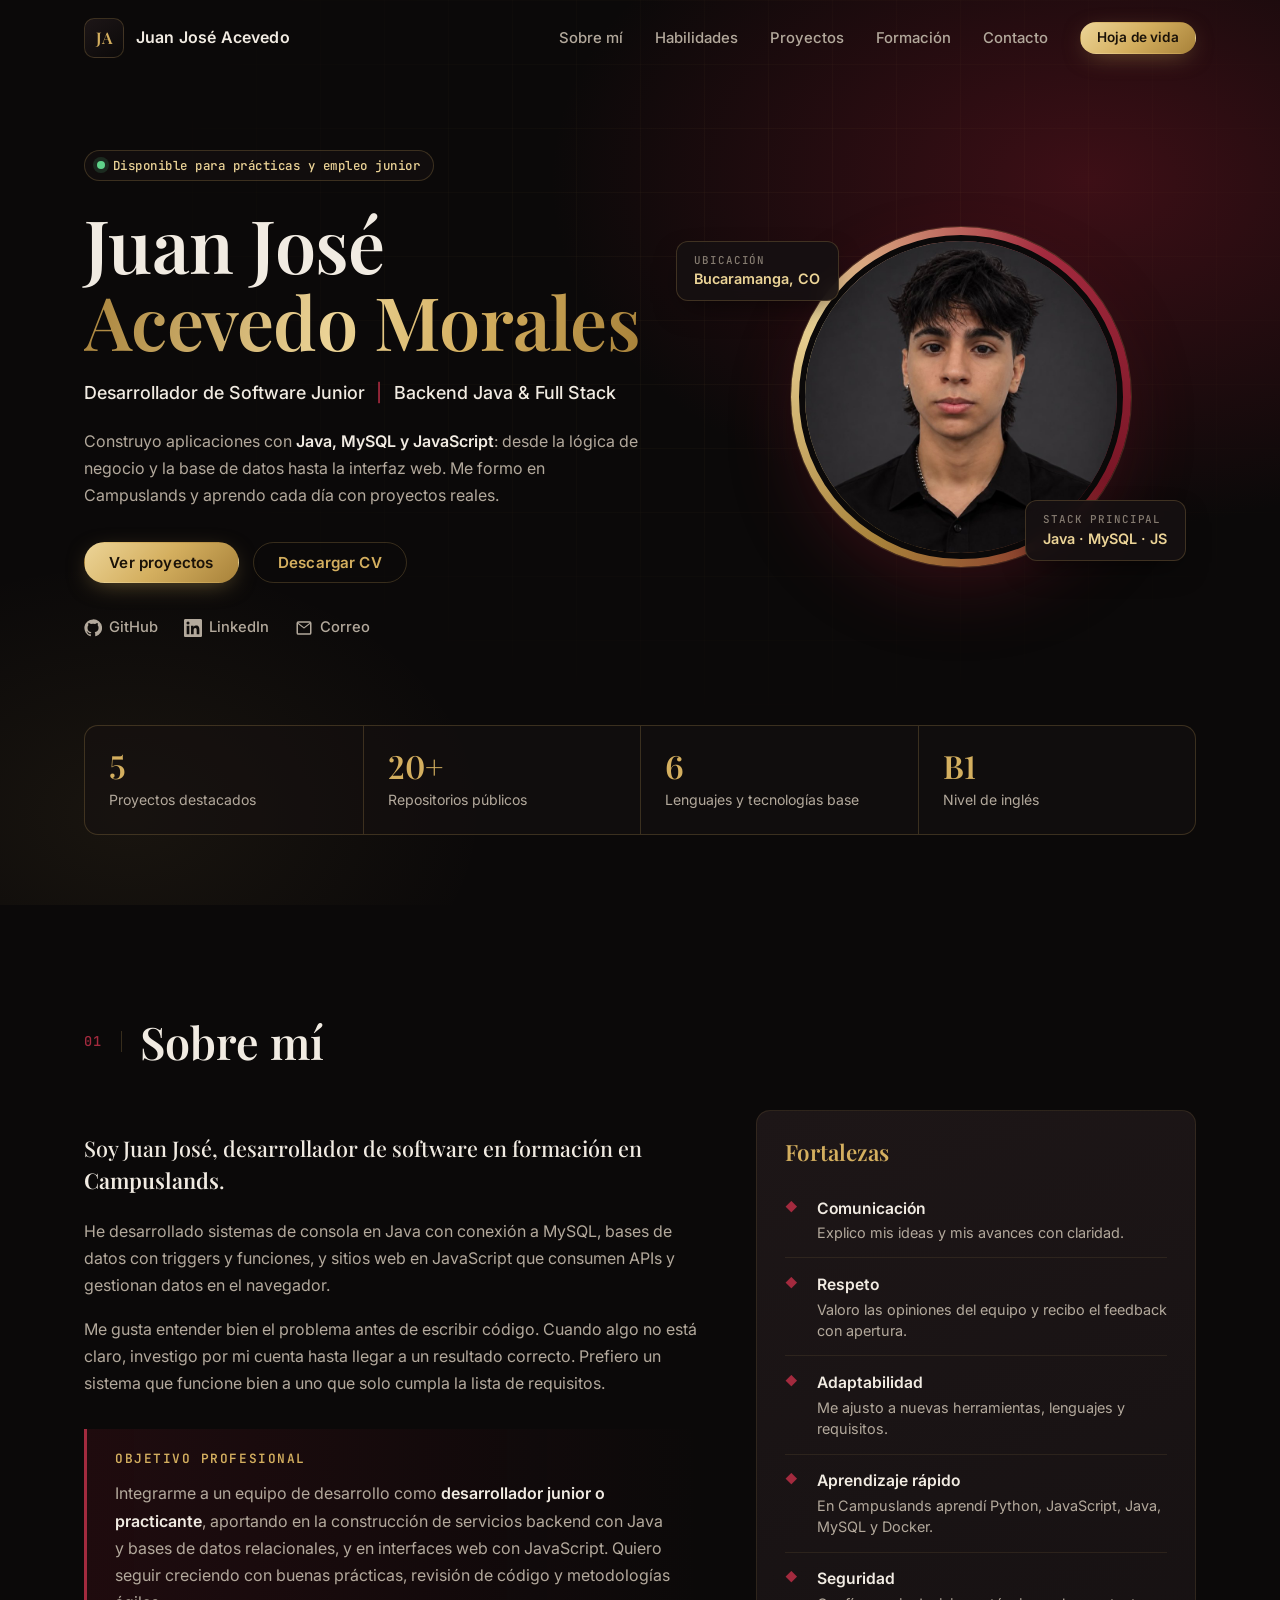
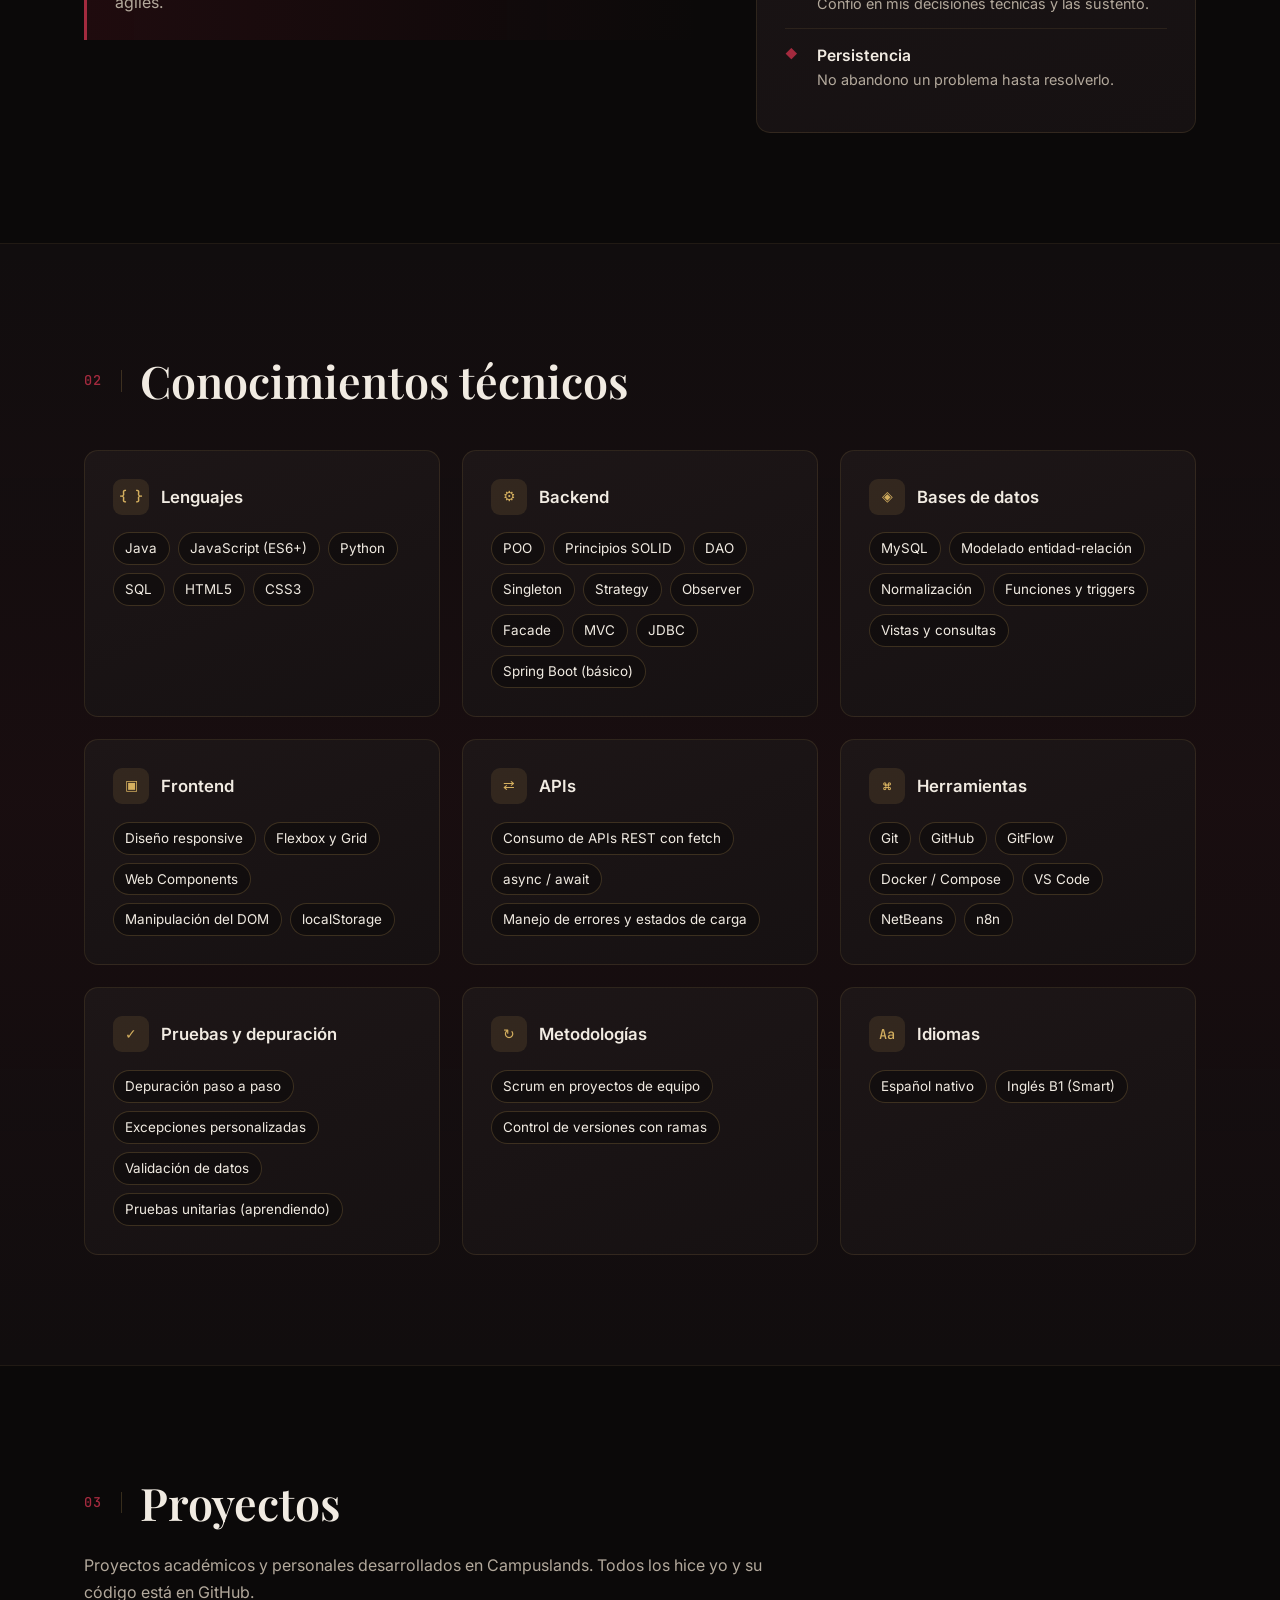
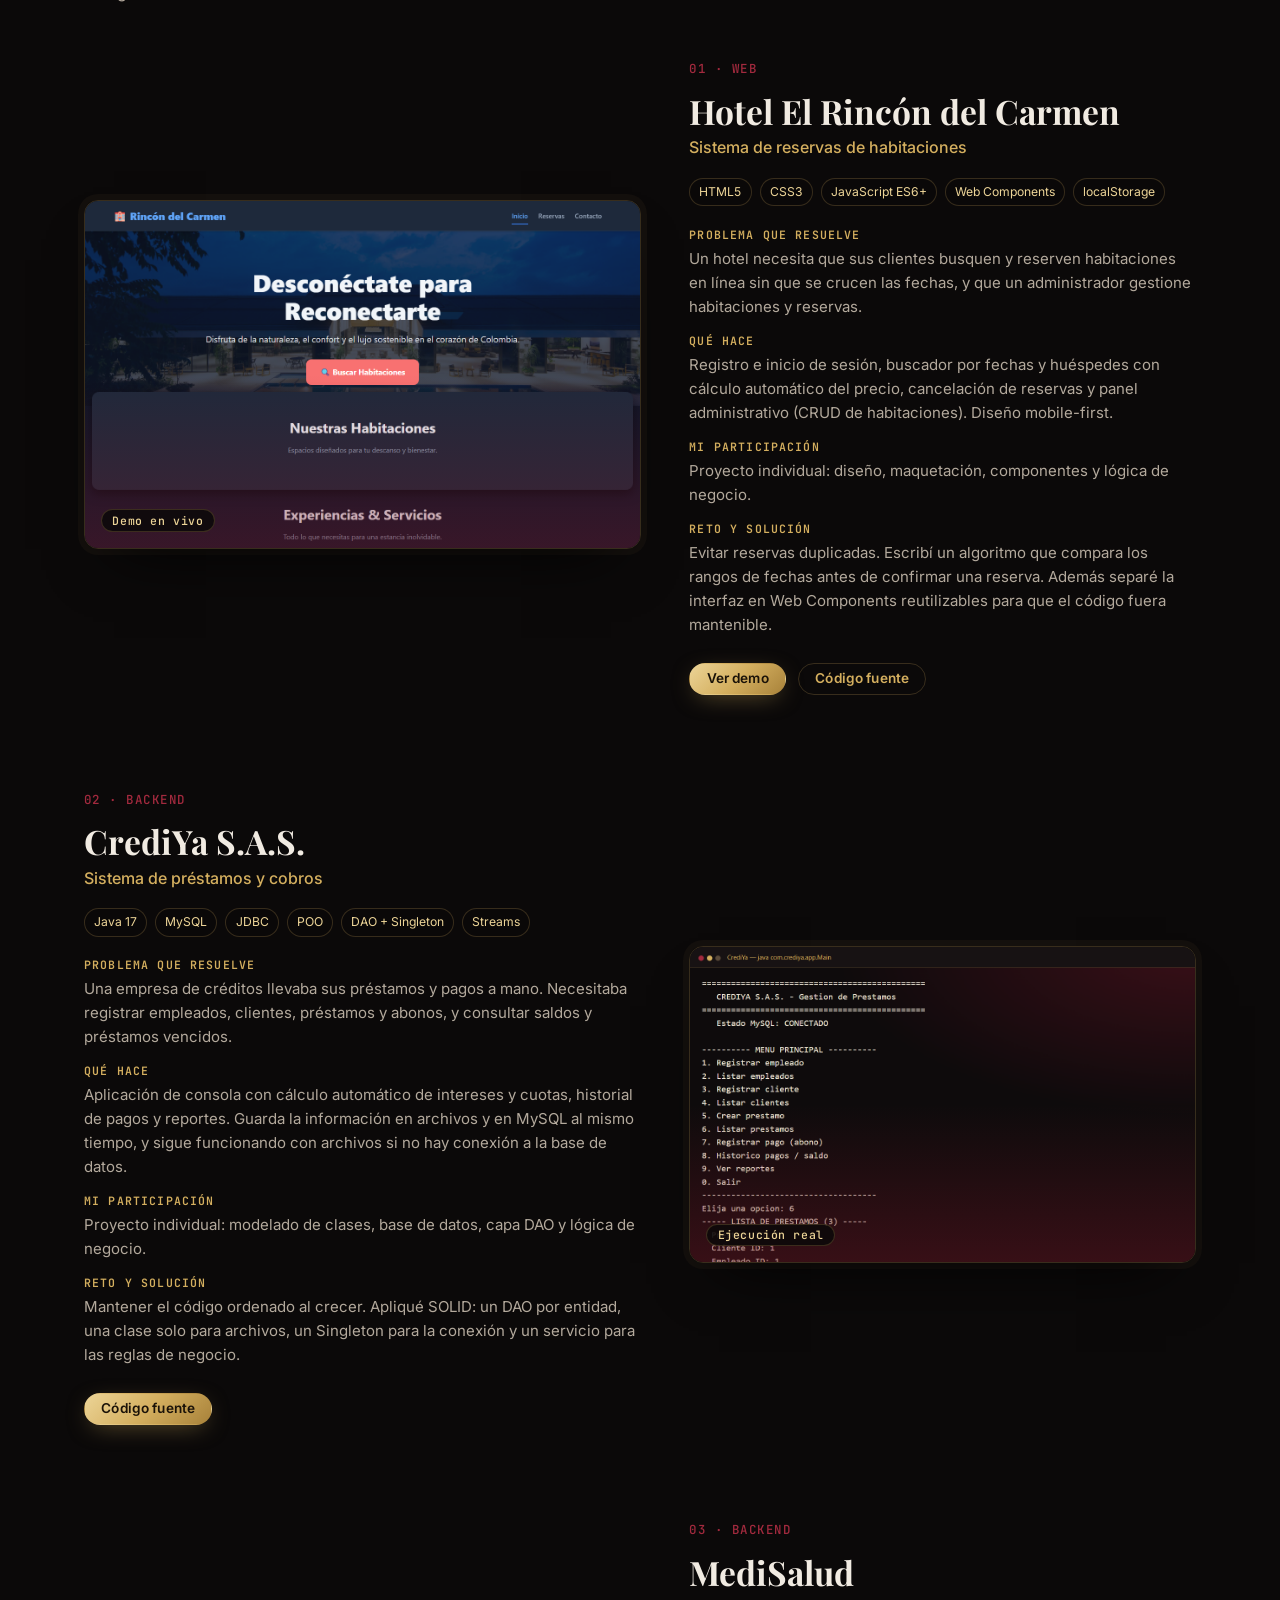
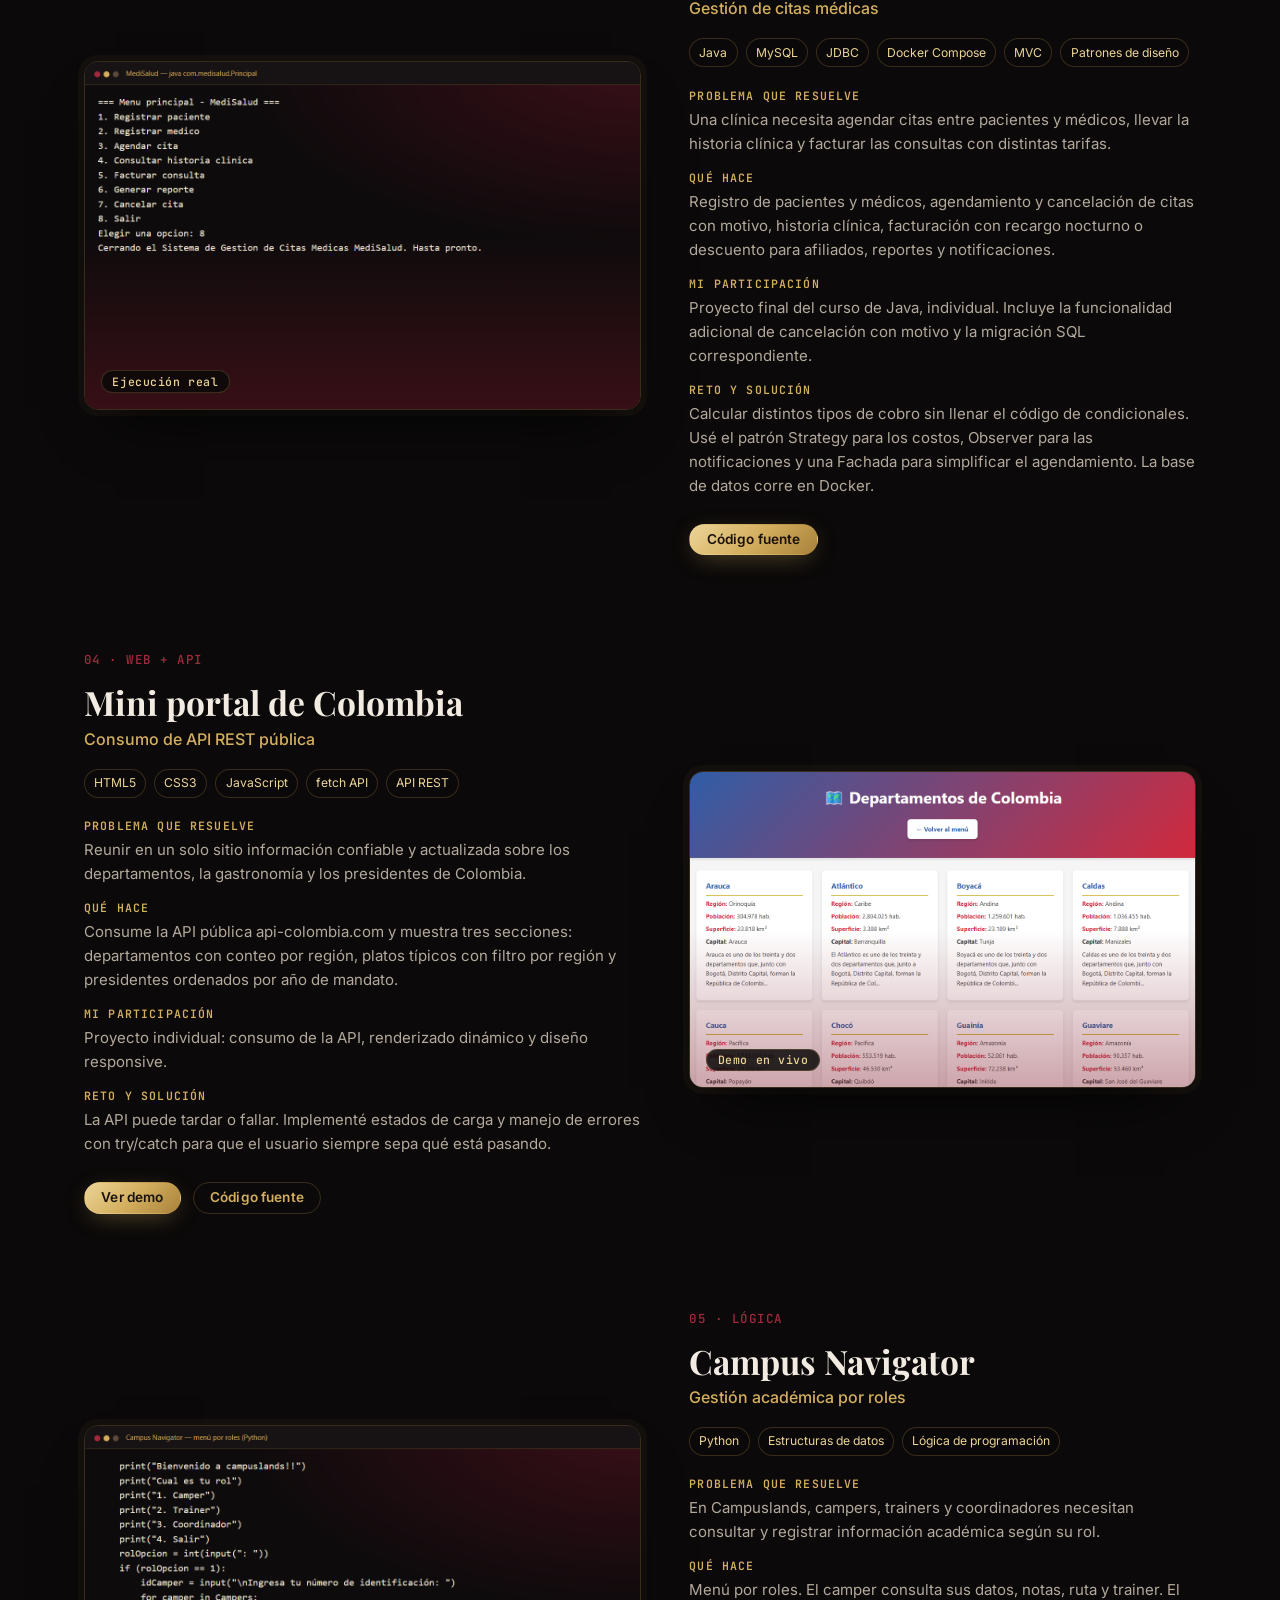
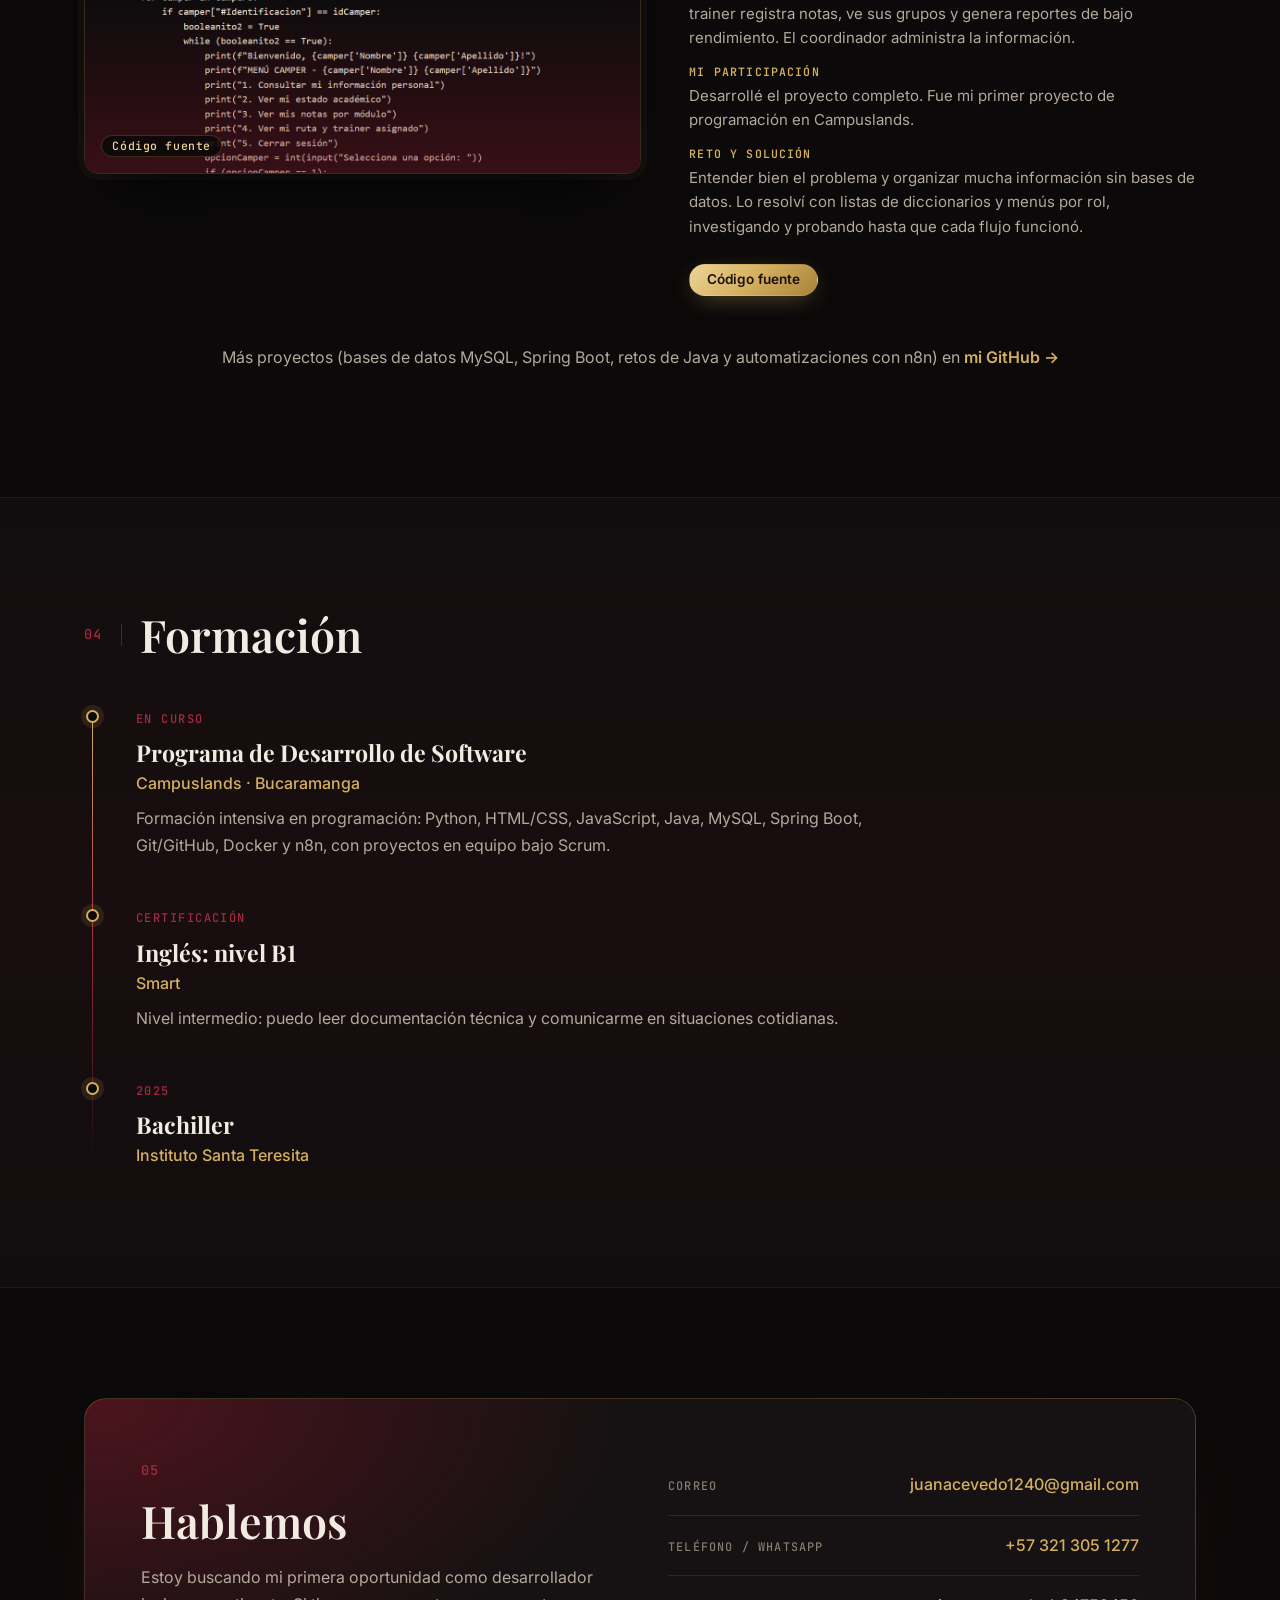
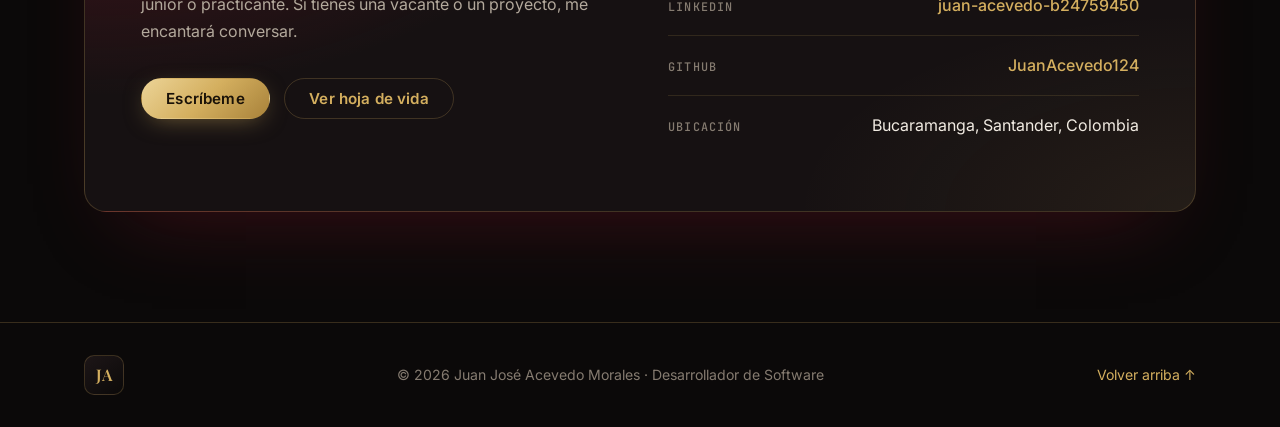
==== commit 5fe8cf69: "Agregar fotografía de perfil al portafolio y a la hoja de vida" ====
--- a/index.html
+++ b/index.html
@@ -8,7 +8,7 @@
     <meta name="theme-color" content="#0b0909">
     <meta property="og:title" content="Juan José Acevedo Morales | Desarrollador Backend Java · Full Stack">
     <meta property="og:description" content="Proyectos en Java, MySQL y JavaScript. Hoja de vida y contacto.">
-    <meta property="og:image" content="https://juanacevedo124.github.io/Portafolio/img/proyectos/hotel.png">
+    <meta property="og:image" content="https://juanacevedo124.github.io/Portafolio/img/foto.jpg">
     <title>Juan José Acevedo Morales | Desarrollador Backend Java · Full Stack</title>
     <link rel="icon" href="data:image/svg+xml,%3Csvg xmlns='http://www.w3.org/2000/svg' viewBox='0 0 64 64'%3E%3Crect width='64' height='64' rx='14' fill='%230b0909'/%3E%3Ctext x='50%25' y='56%25' text-anchor='middle' dominant-baseline='middle' font-family='Georgia,serif' font-size='30' fill='%23d4af5f'%3EJA%3C/text%3E%3C/svg%3E">
     <link rel="preconnect" href="https://fonts.googleapis.com">
@@ -84,9 +84,7 @@
 
                 <div class="hero__visual">
                     <div class="portrait">
-                        <!-- FOTO: guarda tu foto como img/foto.jpg, borra el <span class="portrait__mono"> y quita el comentario del <img>. -->
-                        <!-- <img src="img/foto.jpg" alt="Fotografía de Juan José Acevedo Morales" width="320" height="320"> -->
-                        <span class="portrait__mono" aria-hidden="true">JA</span>
+                        <img src="img/foto.jpg" alt="Fotografía de Juan José Acevedo Morales" width="800" height="800" fetchpriority="high">
                     </div>
                     <div class="hero__badge hero__badge--top">
                         <small>Ubicación</small>
--- a/css/styles.css
+++ b/css/styles.css
@@ -218,8 +218,8 @@
 }
 .hero__badge small { display: block; font: 500 .68rem/1.4 var(--mono); color: var(--text-dim); text-transform: uppercase; letter-spacing: .08em; }
 .hero__badge strong { font-size: .9rem; color: var(--gold-light); }
-.hero__badge--top { top: 8%; left: -18%; }
-.hero__badge--bottom { bottom: 6%; right: -12%; }
+.hero__badge--top { top: 4%; left: -34%; }
+.hero__badge--bottom { bottom: 2%; right: -16%; }
 
 /* Estadísticas */
 .stats {
@@ -413,7 +413,7 @@
 /* ---------- Responsive ---------- */
 @media (max-width: 1024px) {
     .skills { grid-template-columns: repeat(2, 1fr); }
-    .hero__badge--top { left: -6%; }
+    .hero__badge--top { left: -22%; }
     .hero__badge--bottom { right: -4%; }
 }
 
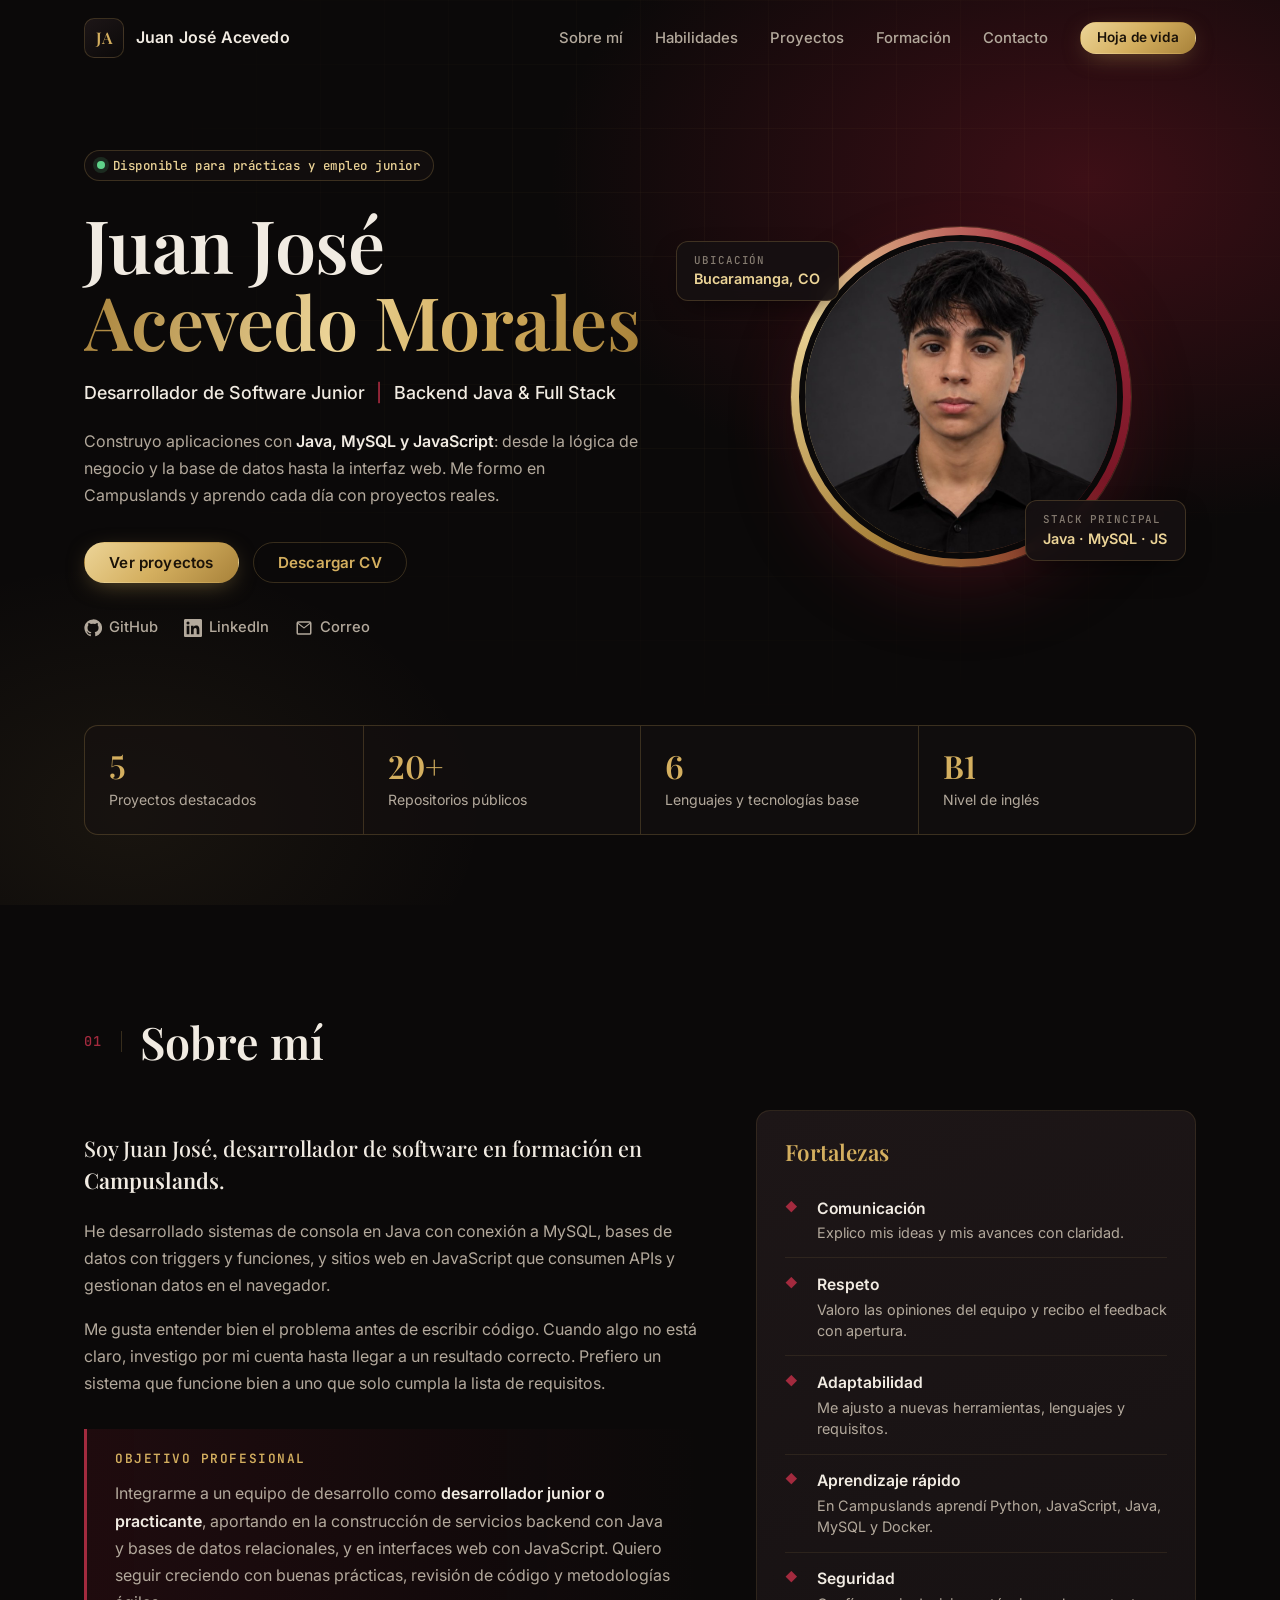
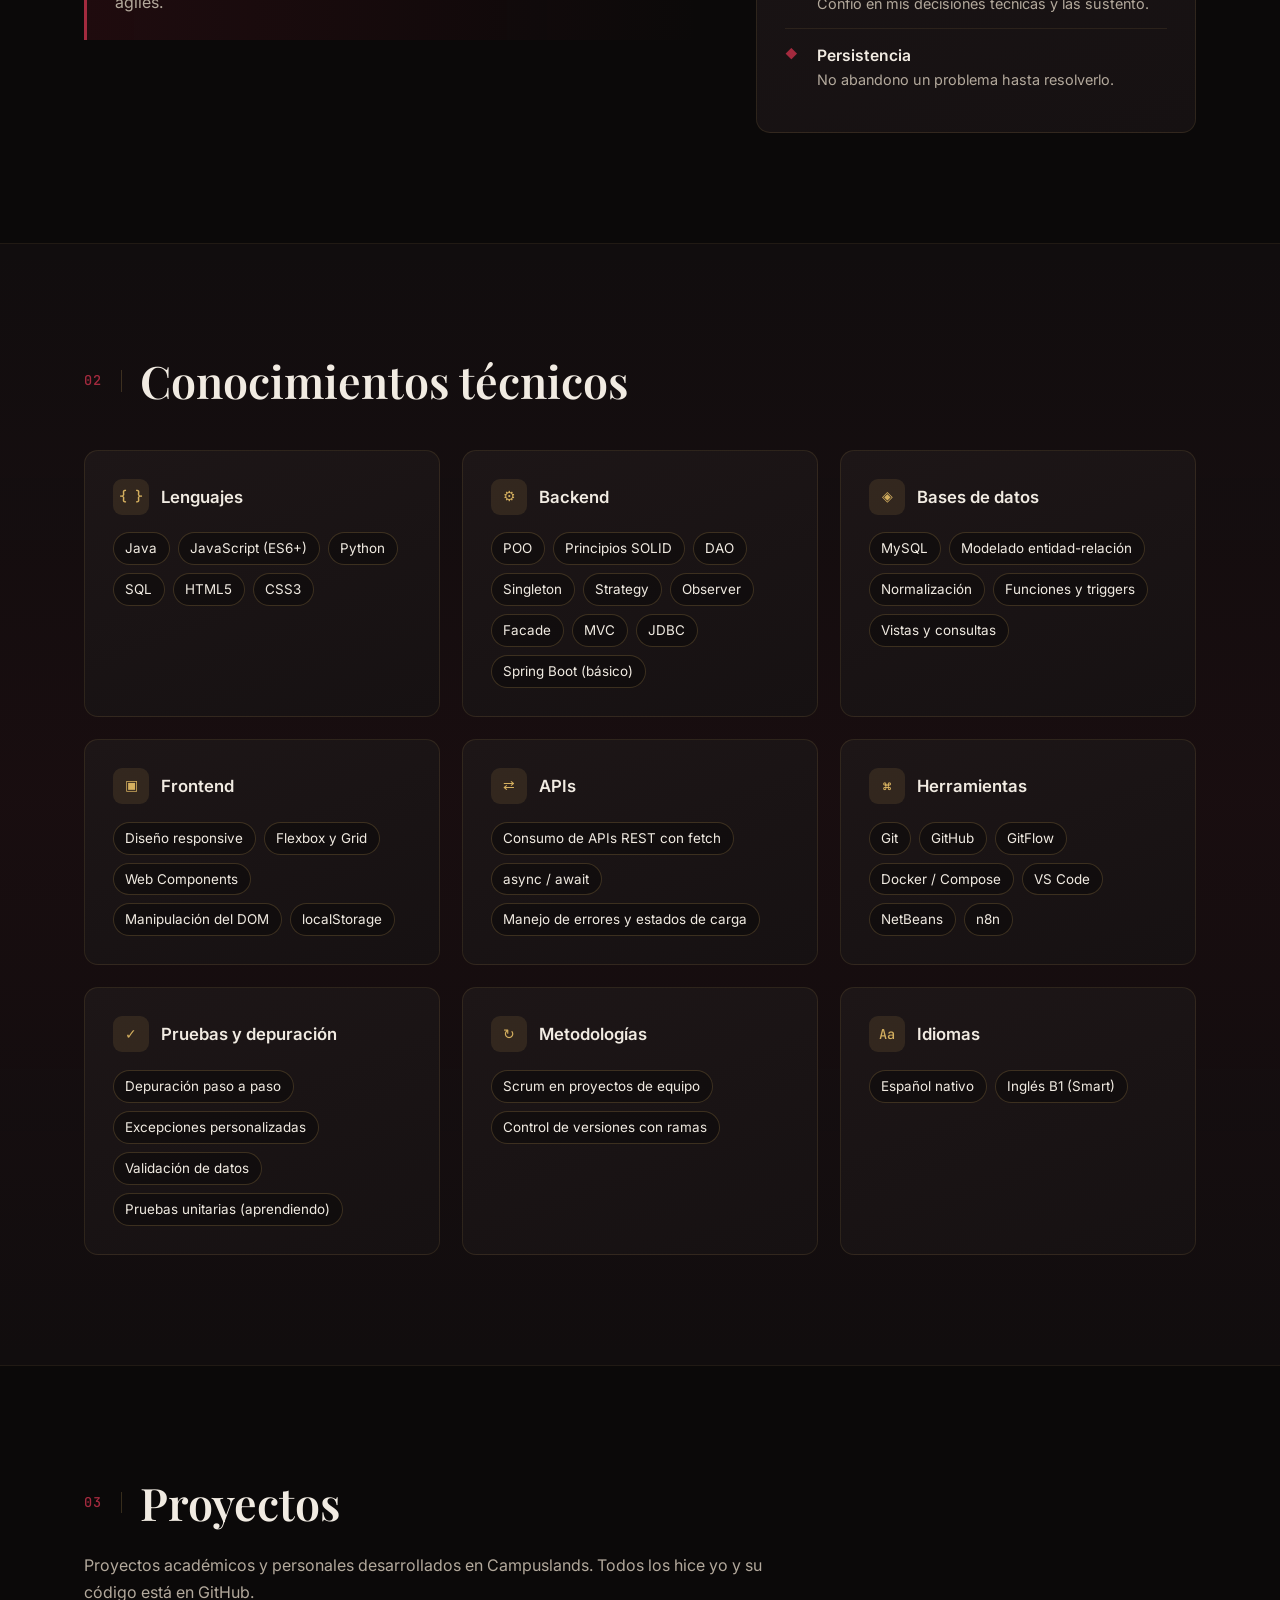
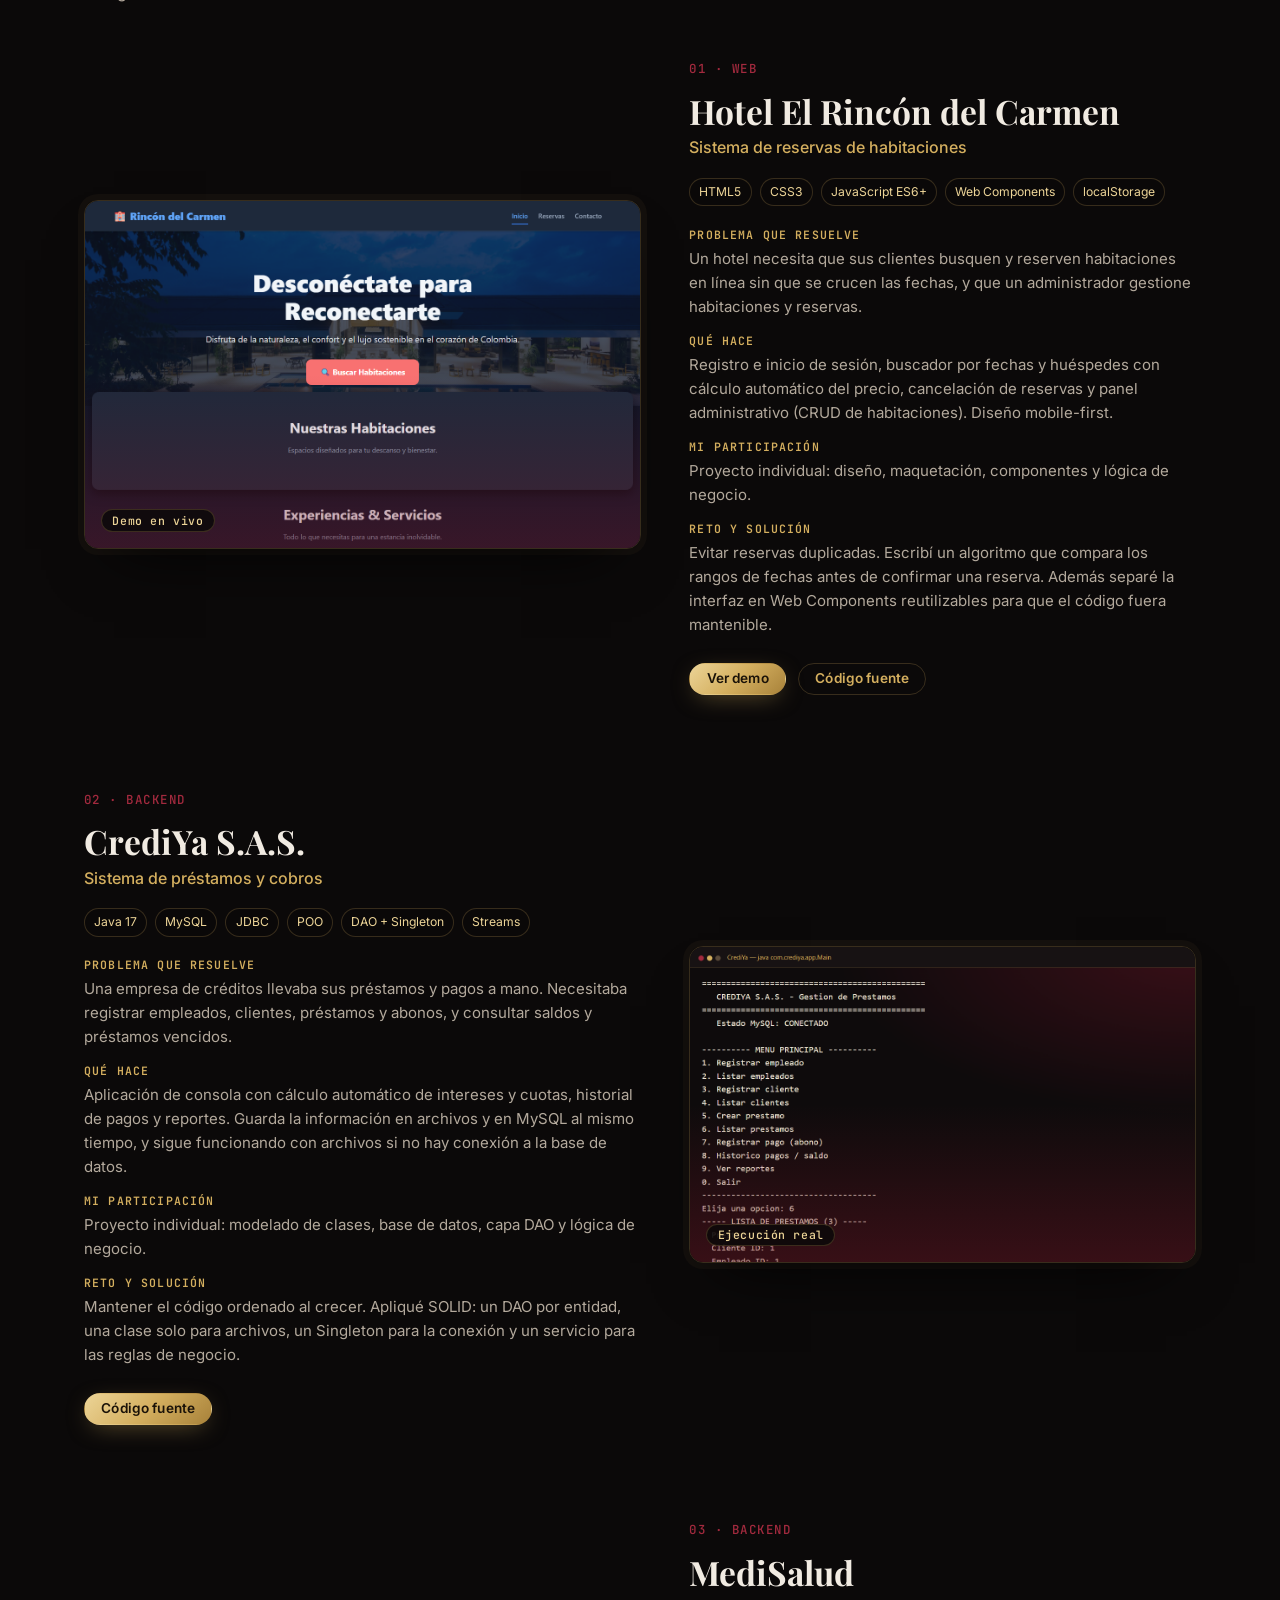
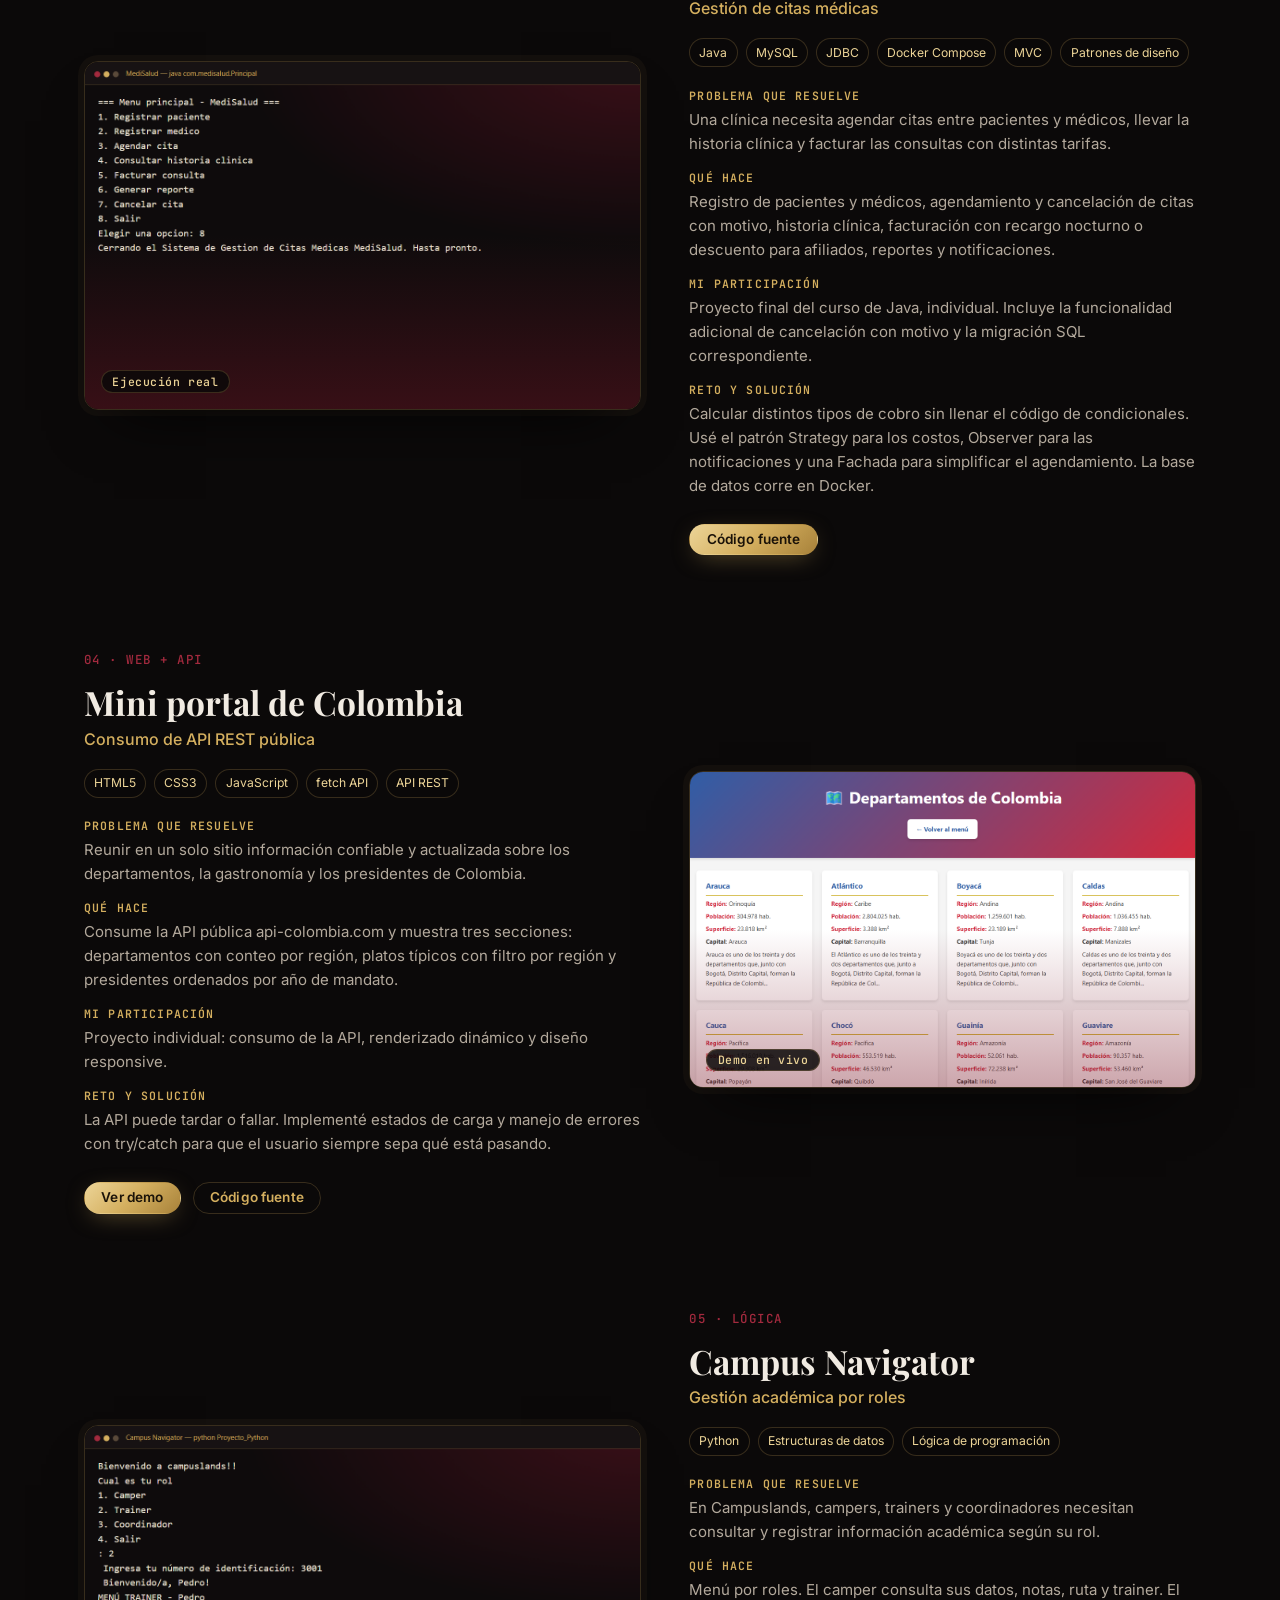
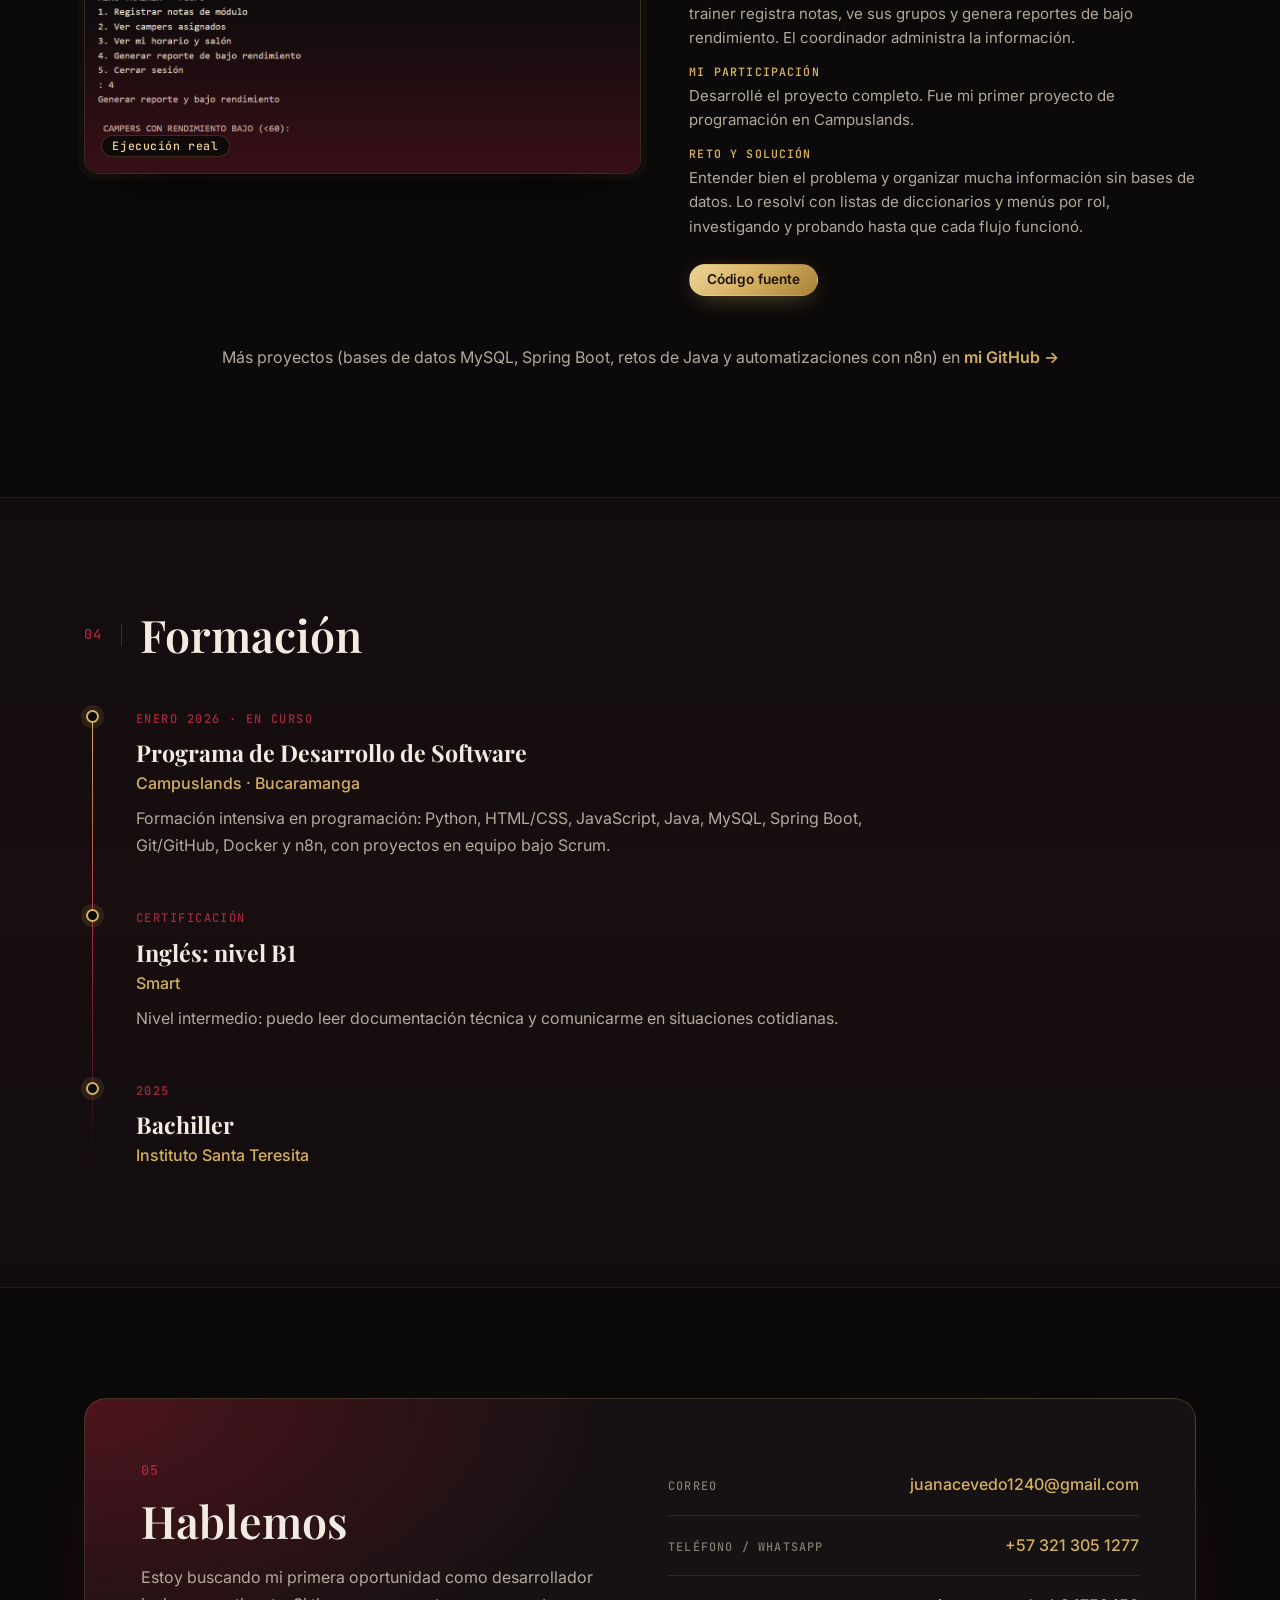
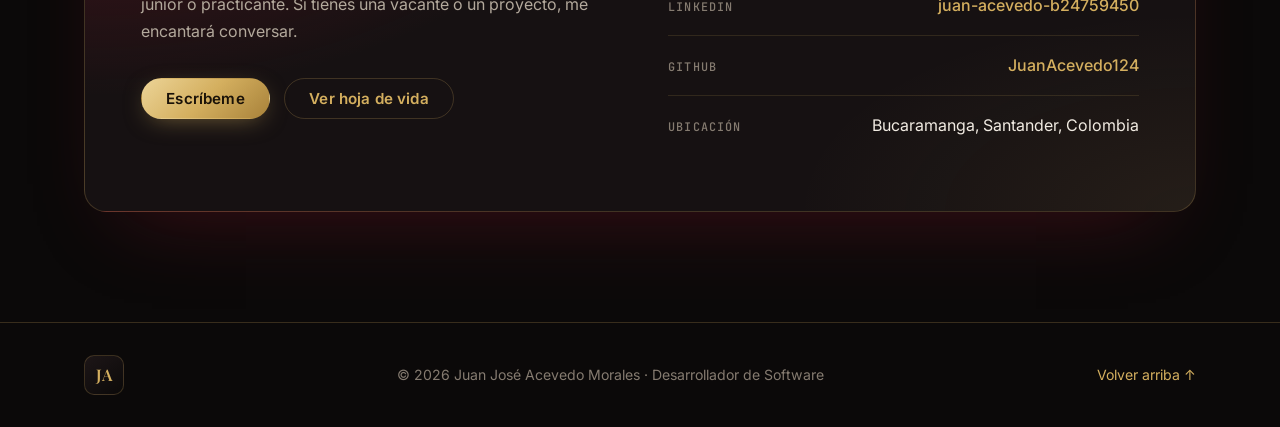
==== commit 80b93186: "Campus Navigator: enlace al fork corregido y captura de ejecución real; fecha de inicio en Campuslan" ====
--- a/index.html
+++ b/index.html
@@ -318,9 +318,9 @@
                 </article>
 
                 <article class="project reveal">
-                    <a class="project__media" href="https://github.com/Jonathanluna0803/Proyecto_Python_LunaJonathan_AcevedoJuan" target="_blank" rel="noopener" aria-label="Ver código de Campus Navigator">
-                        <img src="img/proyectos/campus.png" alt="Código del menú por roles del proyecto Campus Navigator en Python" loading="lazy" width="1280" height="800">
-                        <span class="project__badge">Código fuente</span>
+                    <a class="project__media" href="https://github.com/JuanAcevedo124/Proyecto_Python_LunaJonathan_AcevedoJuan" target="_blank" rel="noopener" aria-label="Ver código de Campus Navigator">
+                        <img src="img/proyectos/campus.png" alt="Ejecución de Campus Navigator: menú del trainer y reporte de bajo rendimiento" loading="lazy" width="1200" height="750">
+                        <span class="project__badge">Ejecución real</span>
                     </a>
                     <div class="project__body">
                         <span class="project__index">05 · Lógica</span>
@@ -338,7 +338,7 @@
                             <dd>Entender bien el problema y organizar mucha información sin bases de datos. Lo resolví con listas de diccionarios y menús por rol, investigando y probando hasta que cada flujo funcionó.</dd></div>
                         </dl>
                         <div class="project__links">
-                            <a href="https://github.com/Jonathanluna0803/Proyecto_Python_LunaJonathan_AcevedoJuan" class="btn btn--gold btn--small" target="_blank" rel="noopener">Código fuente</a>
+                            <a href="https://github.com/JuanAcevedo124/Proyecto_Python_LunaJonathan_AcevedoJuan" class="btn btn--gold btn--small" target="_blank" rel="noopener">Código fuente</a>
                         </div>
                     </div>
                 </article>
@@ -359,7 +359,7 @@
                 </header>
                 <ol class="timeline">
                     <li class="reveal">
-                        <span class="timeline__date">En curso</span>
+                        <span class="timeline__date">Enero 2026 · En curso</span>
                         <h3>Programa de Desarrollo de Software</h3>
                         <p class="timeline__place">Campuslands · Bucaramanga</p>
                         <p>Formación intensiva en programación: Python, HTML/CSS, JavaScript, Java, MySQL, Spring Boot, Git/GitHub, Docker y n8n, con proyectos en equipo bajo Scrum.</p>
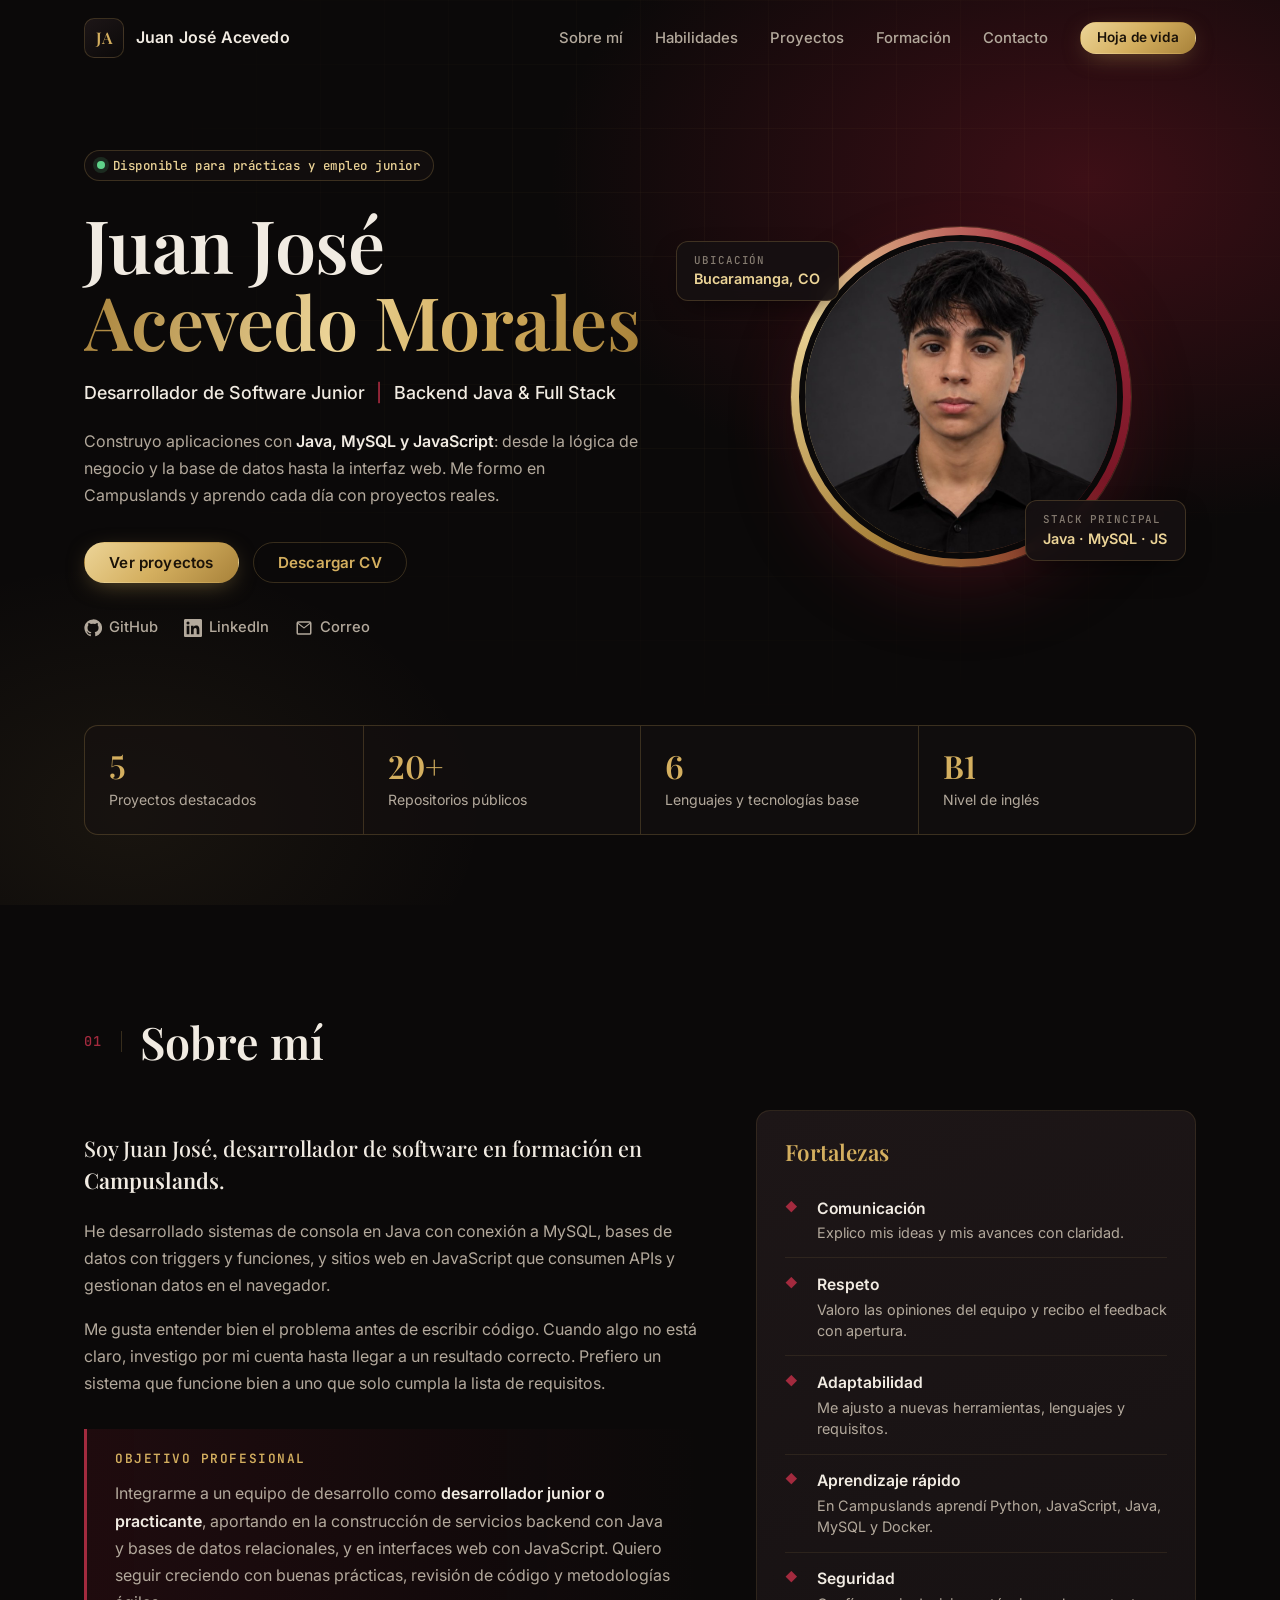
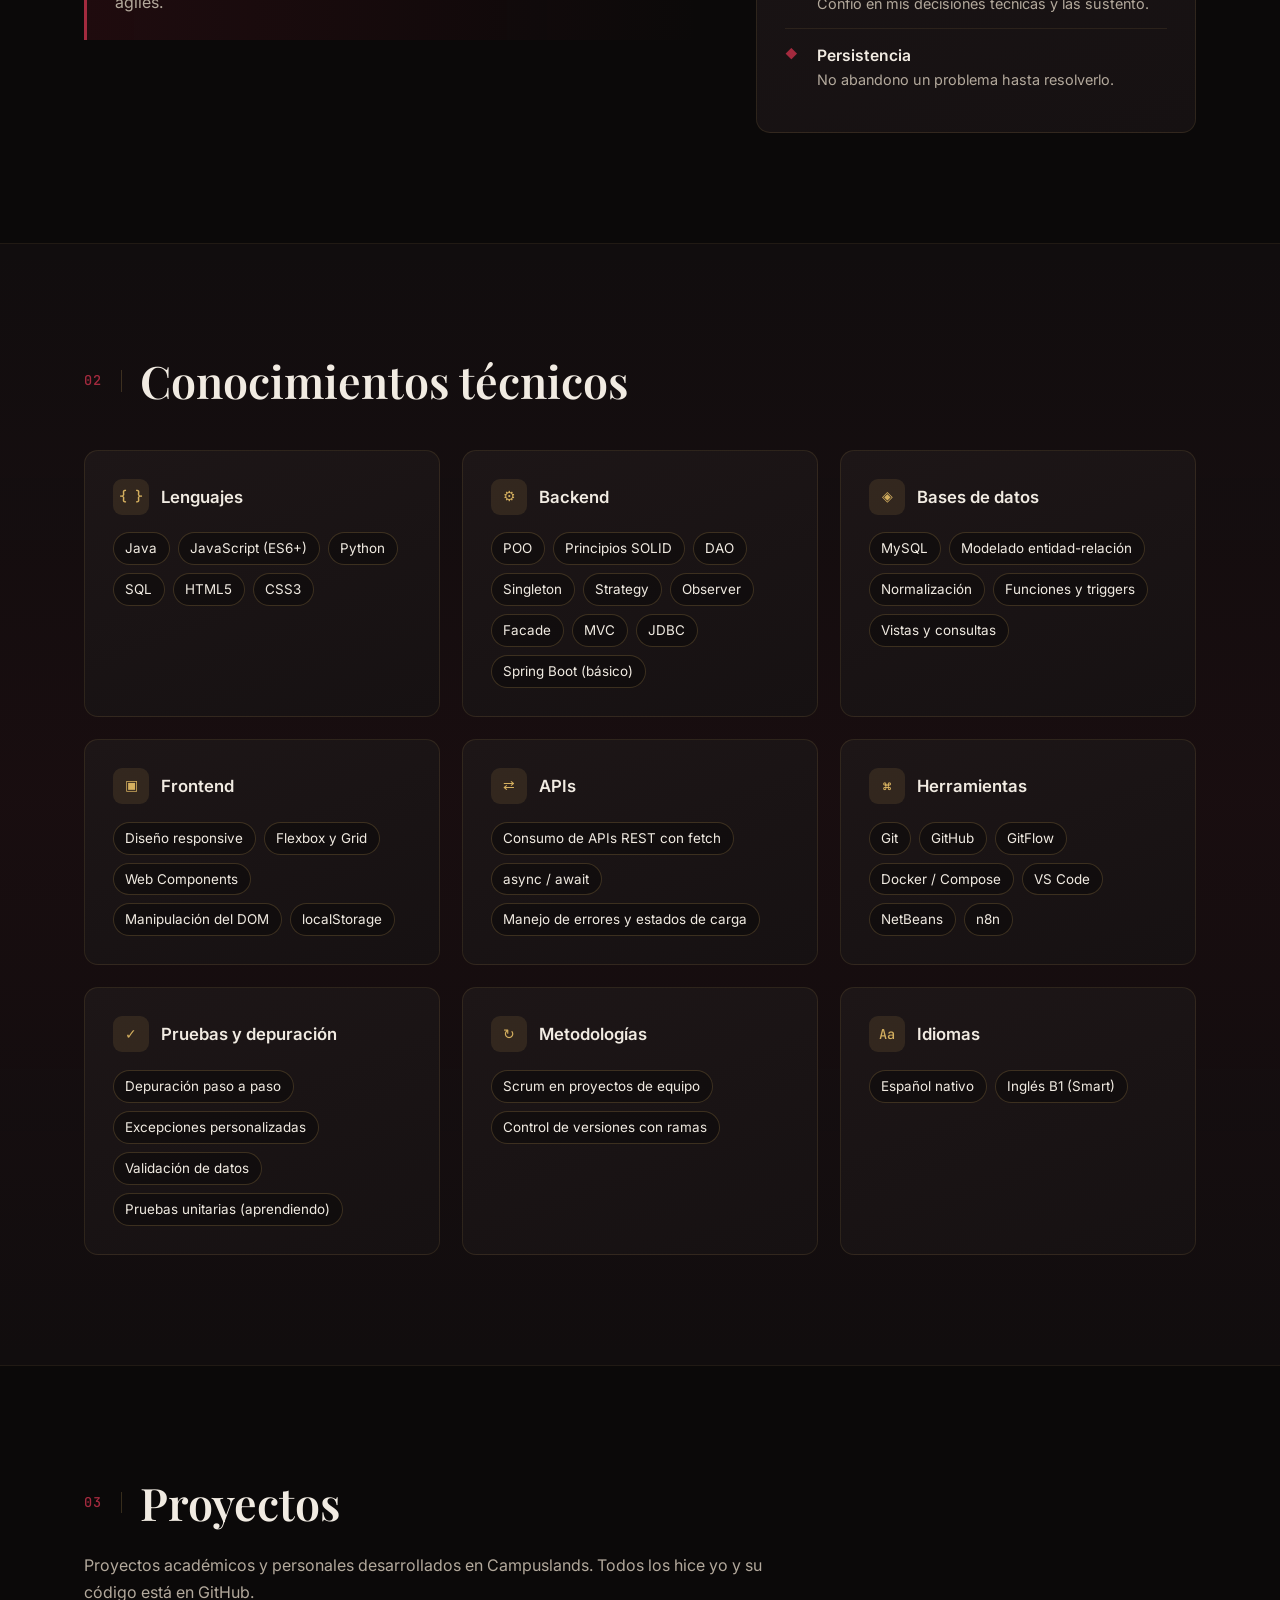
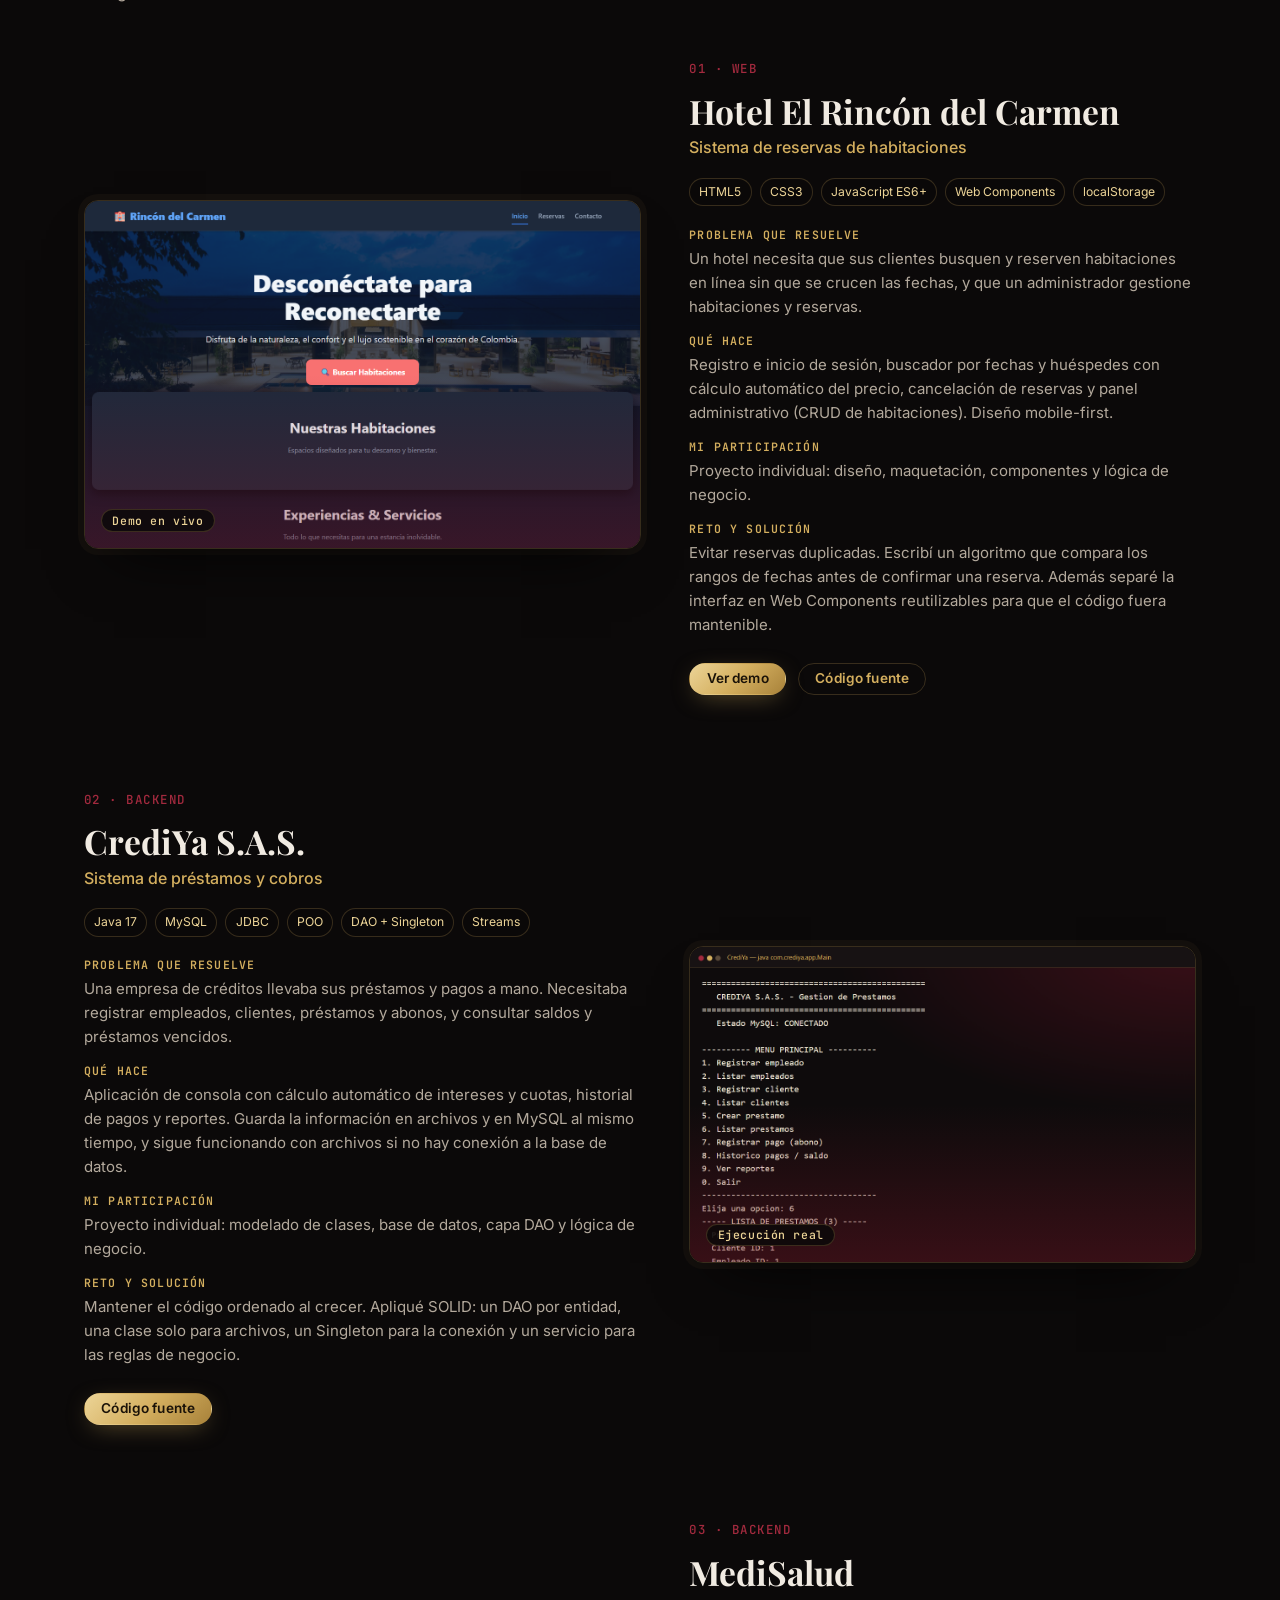
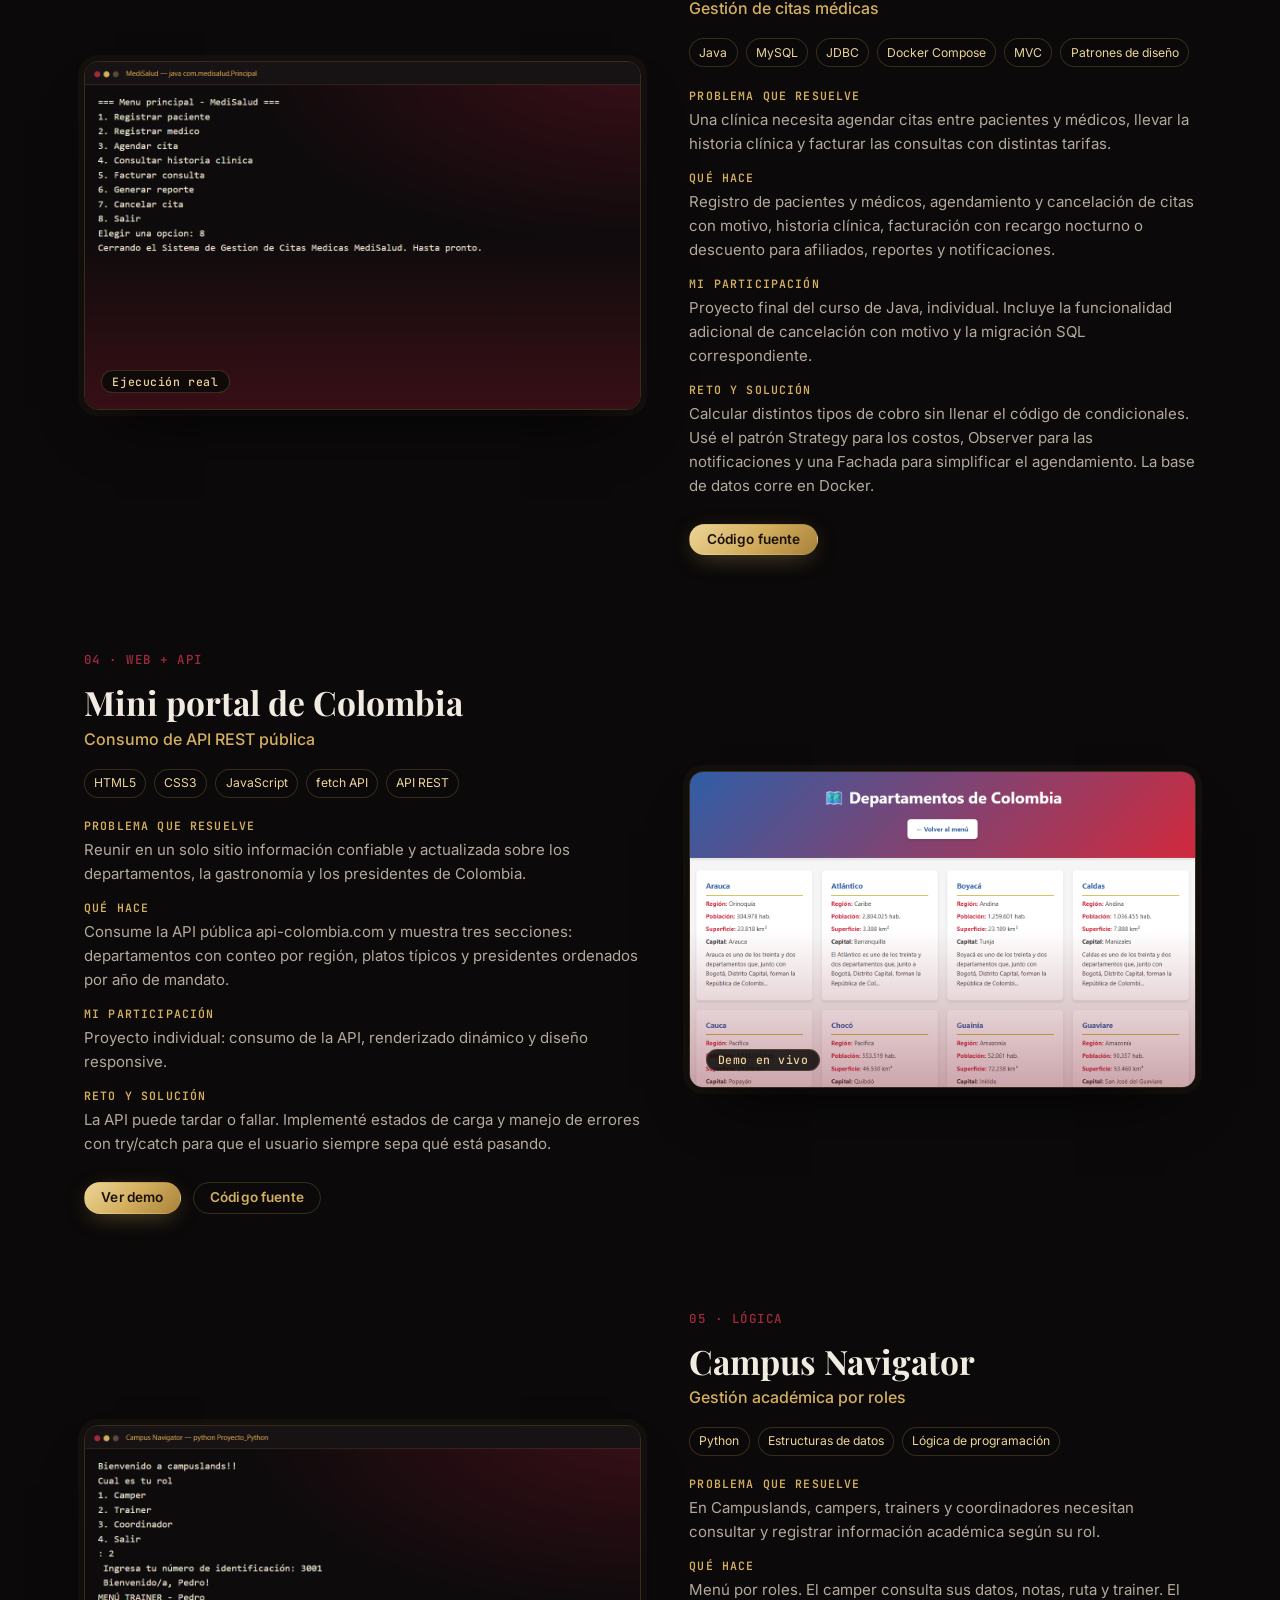
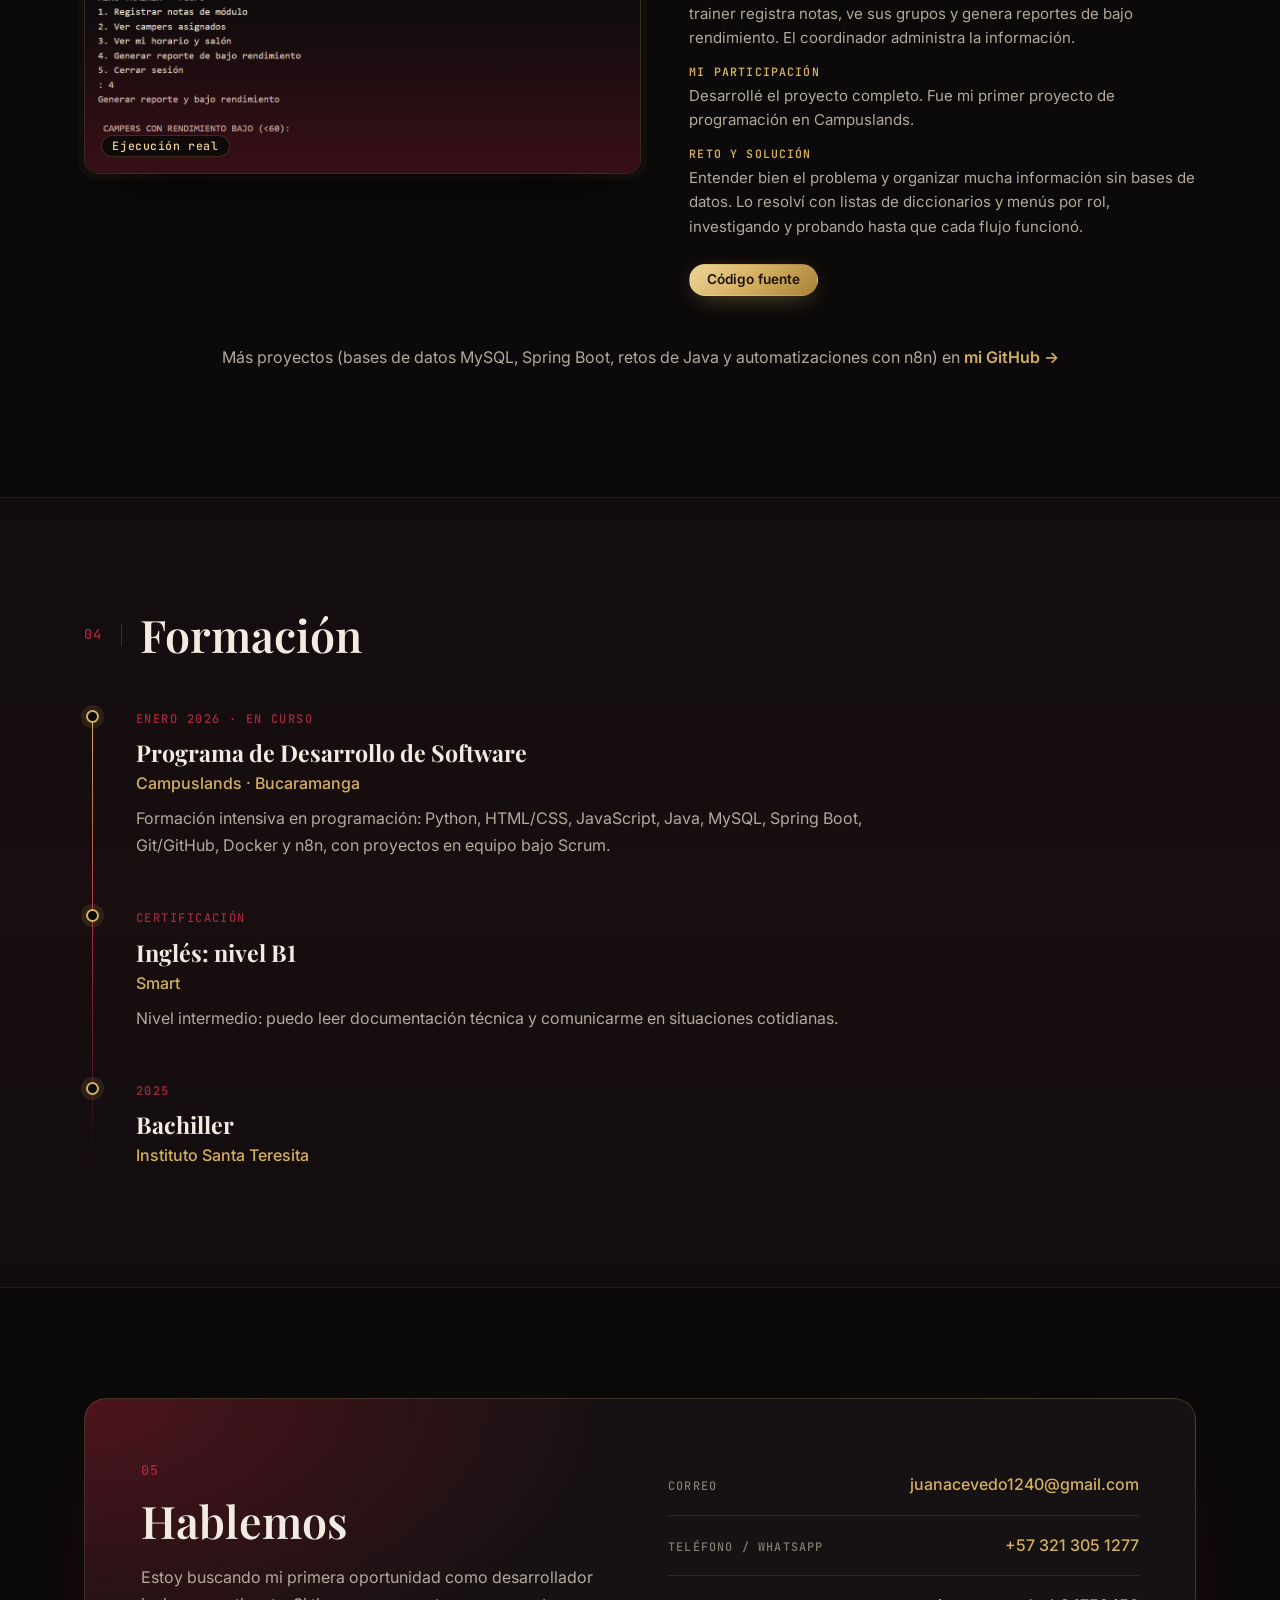
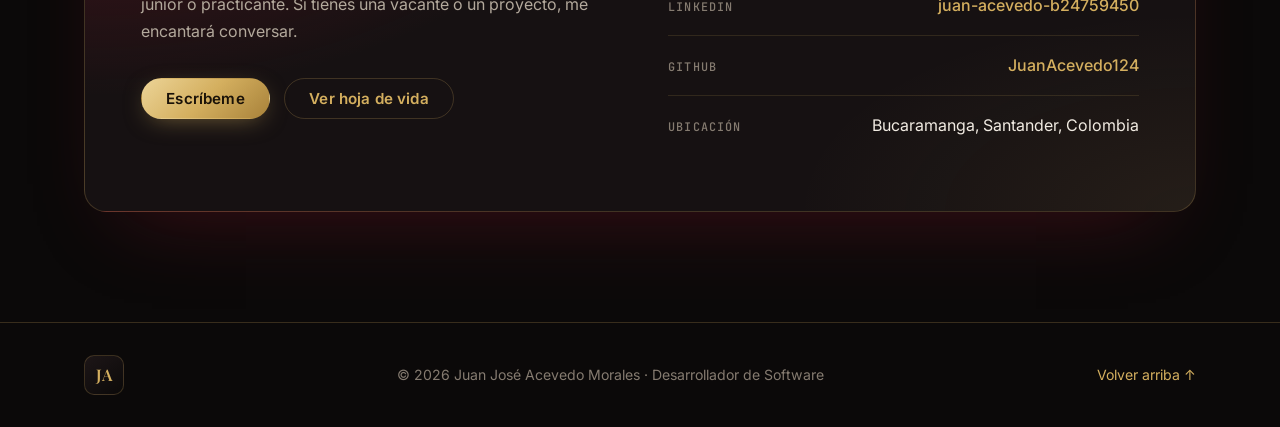
==== commit 5db12dde: "Corregir descripción del portal de Colombia y actualizar README" ====
--- a/index.html
+++ b/index.html
@@ -304,7 +304,7 @@
                             <div><dt>Problema que resuelve</dt>
                             <dd>Reunir en un solo sitio información confiable y actualizada sobre los departamentos, la gastronomía y los presidentes de Colombia.</dd></div>
                             <div><dt>Qué hace</dt>
-                            <dd>Consume la API pública api-colombia.com y muestra tres secciones: departamentos con conteo por región, platos típicos con filtro por región y presidentes ordenados por año de mandato.</dd></div>
+                            <dd>Consume la API pública api-colombia.com y muestra tres secciones: departamentos con conteo por región, platos típicos y presidentes ordenados por año de mandato.</dd></div>
                             <div><dt>Mi participación</dt>
                             <dd>Proyecto individual: consumo de la API, renderizado dinámico y diseño responsive.</dd></div>
                             <div><dt>Reto y solución</dt>
